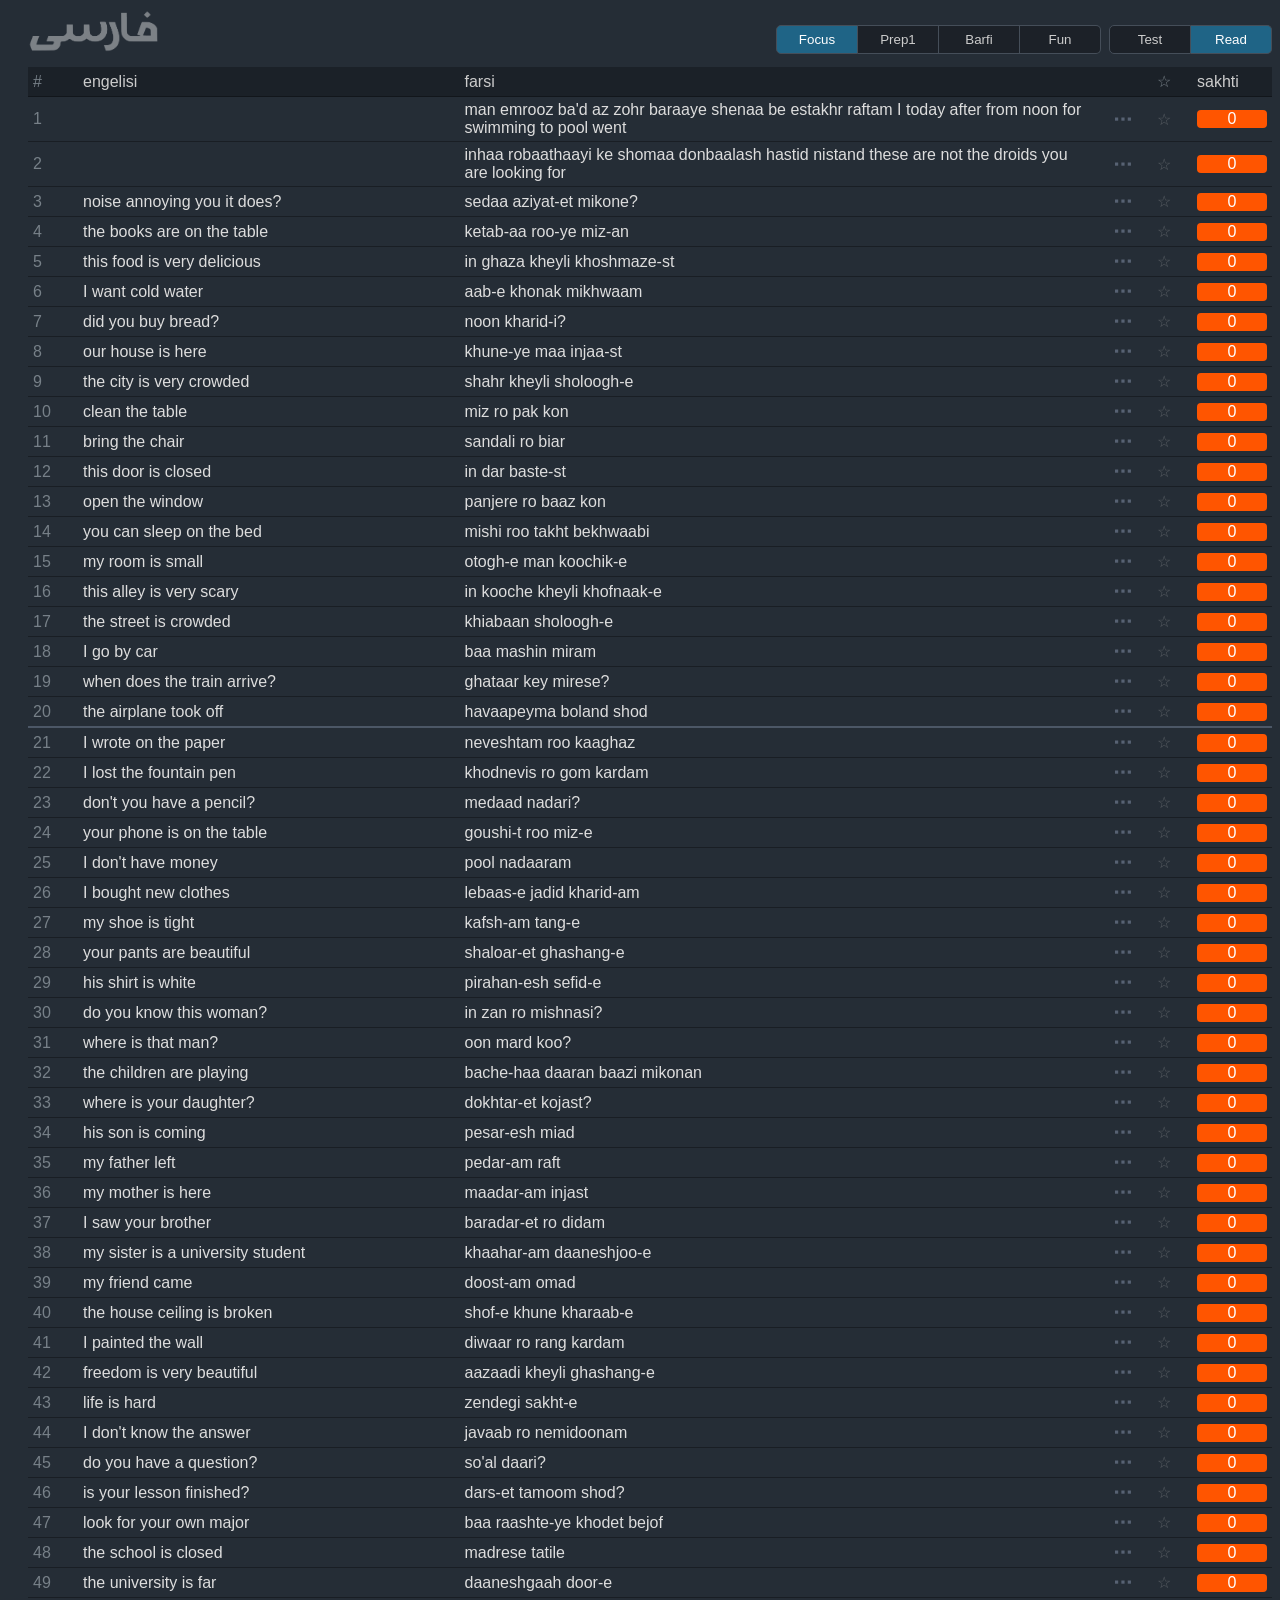
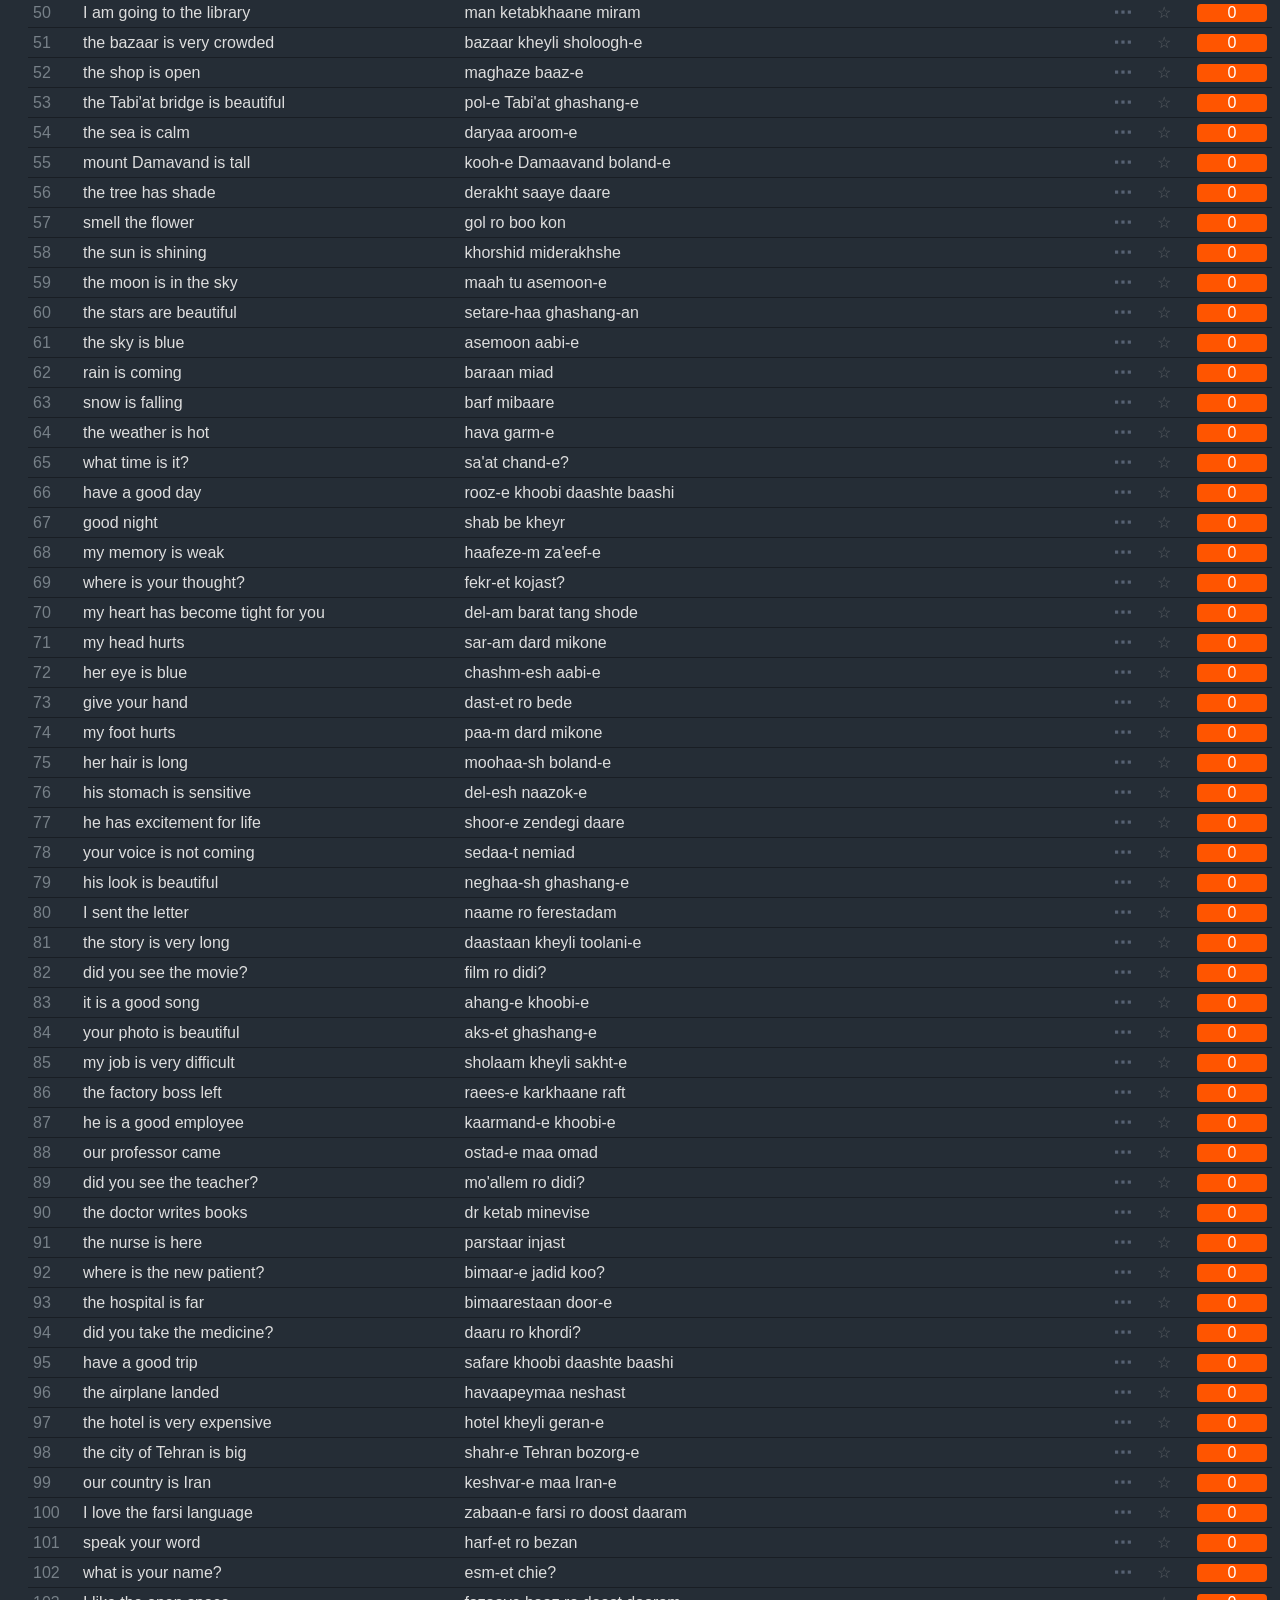
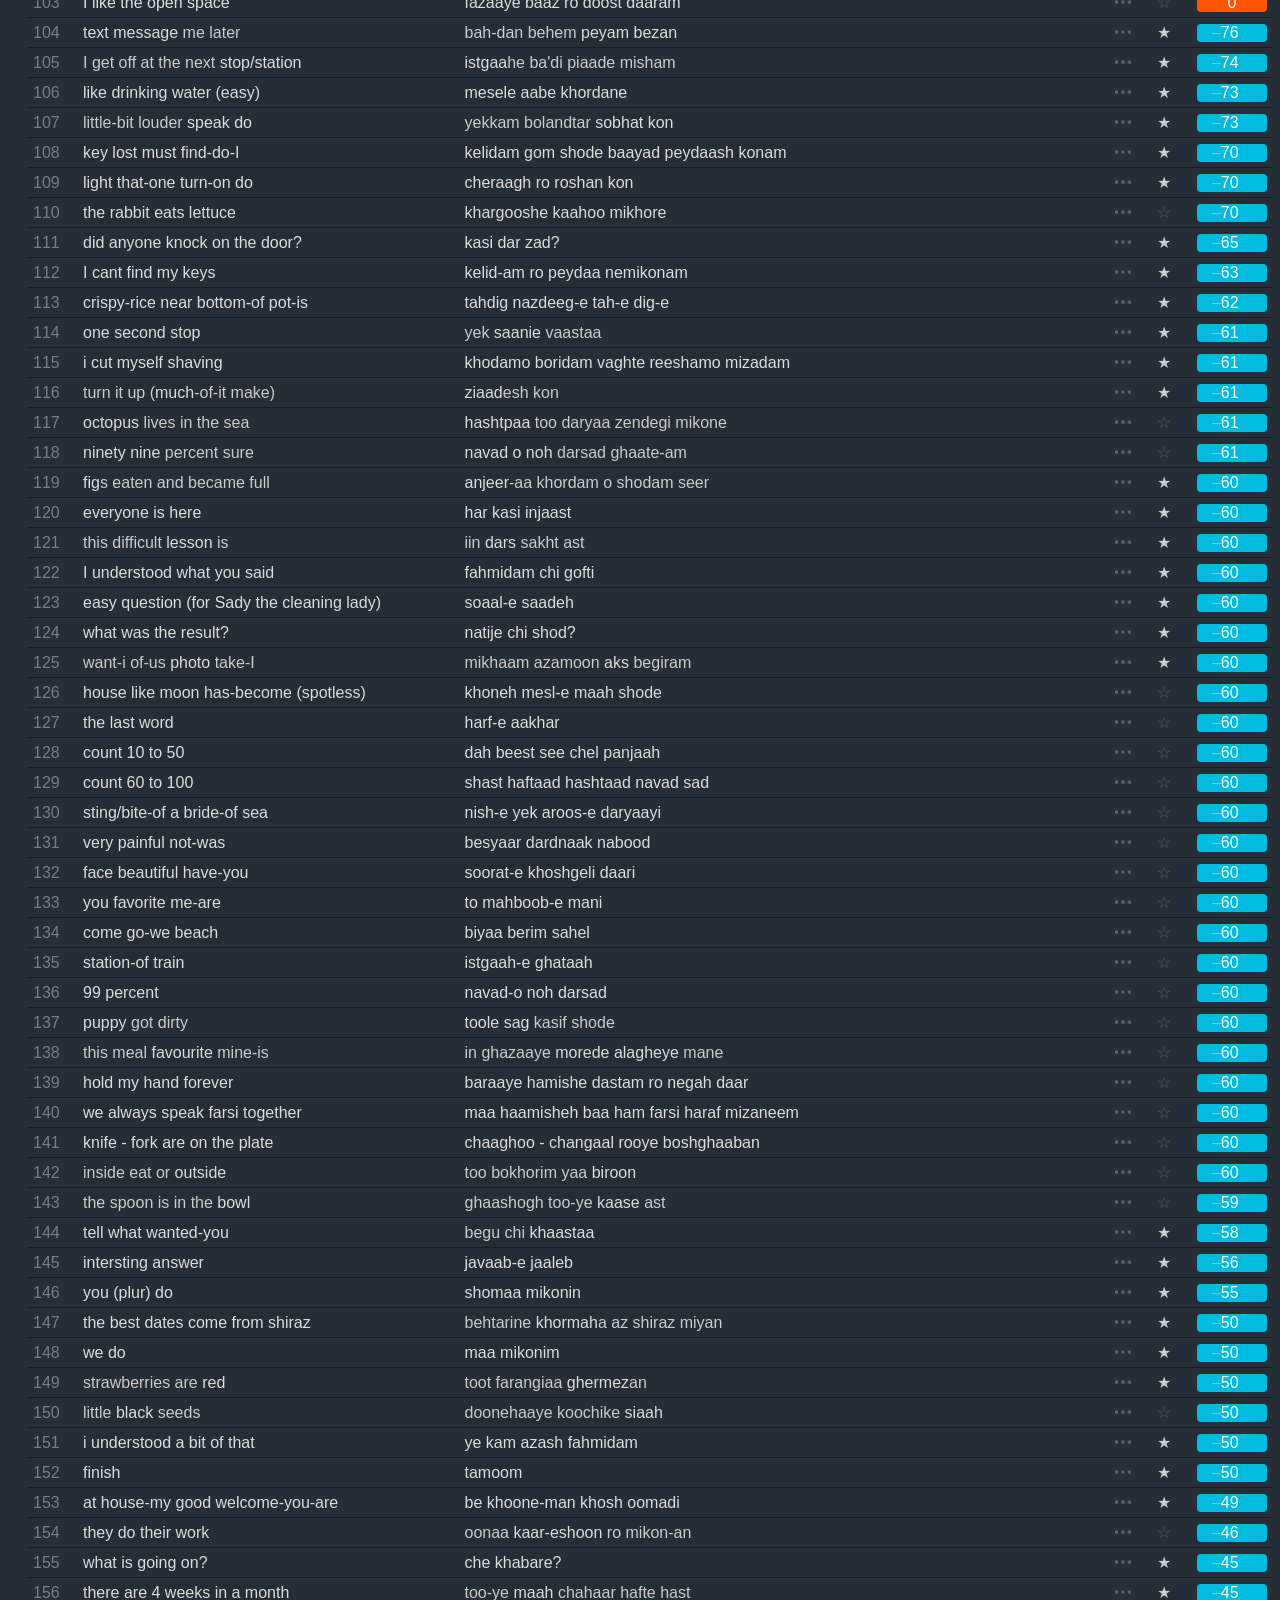
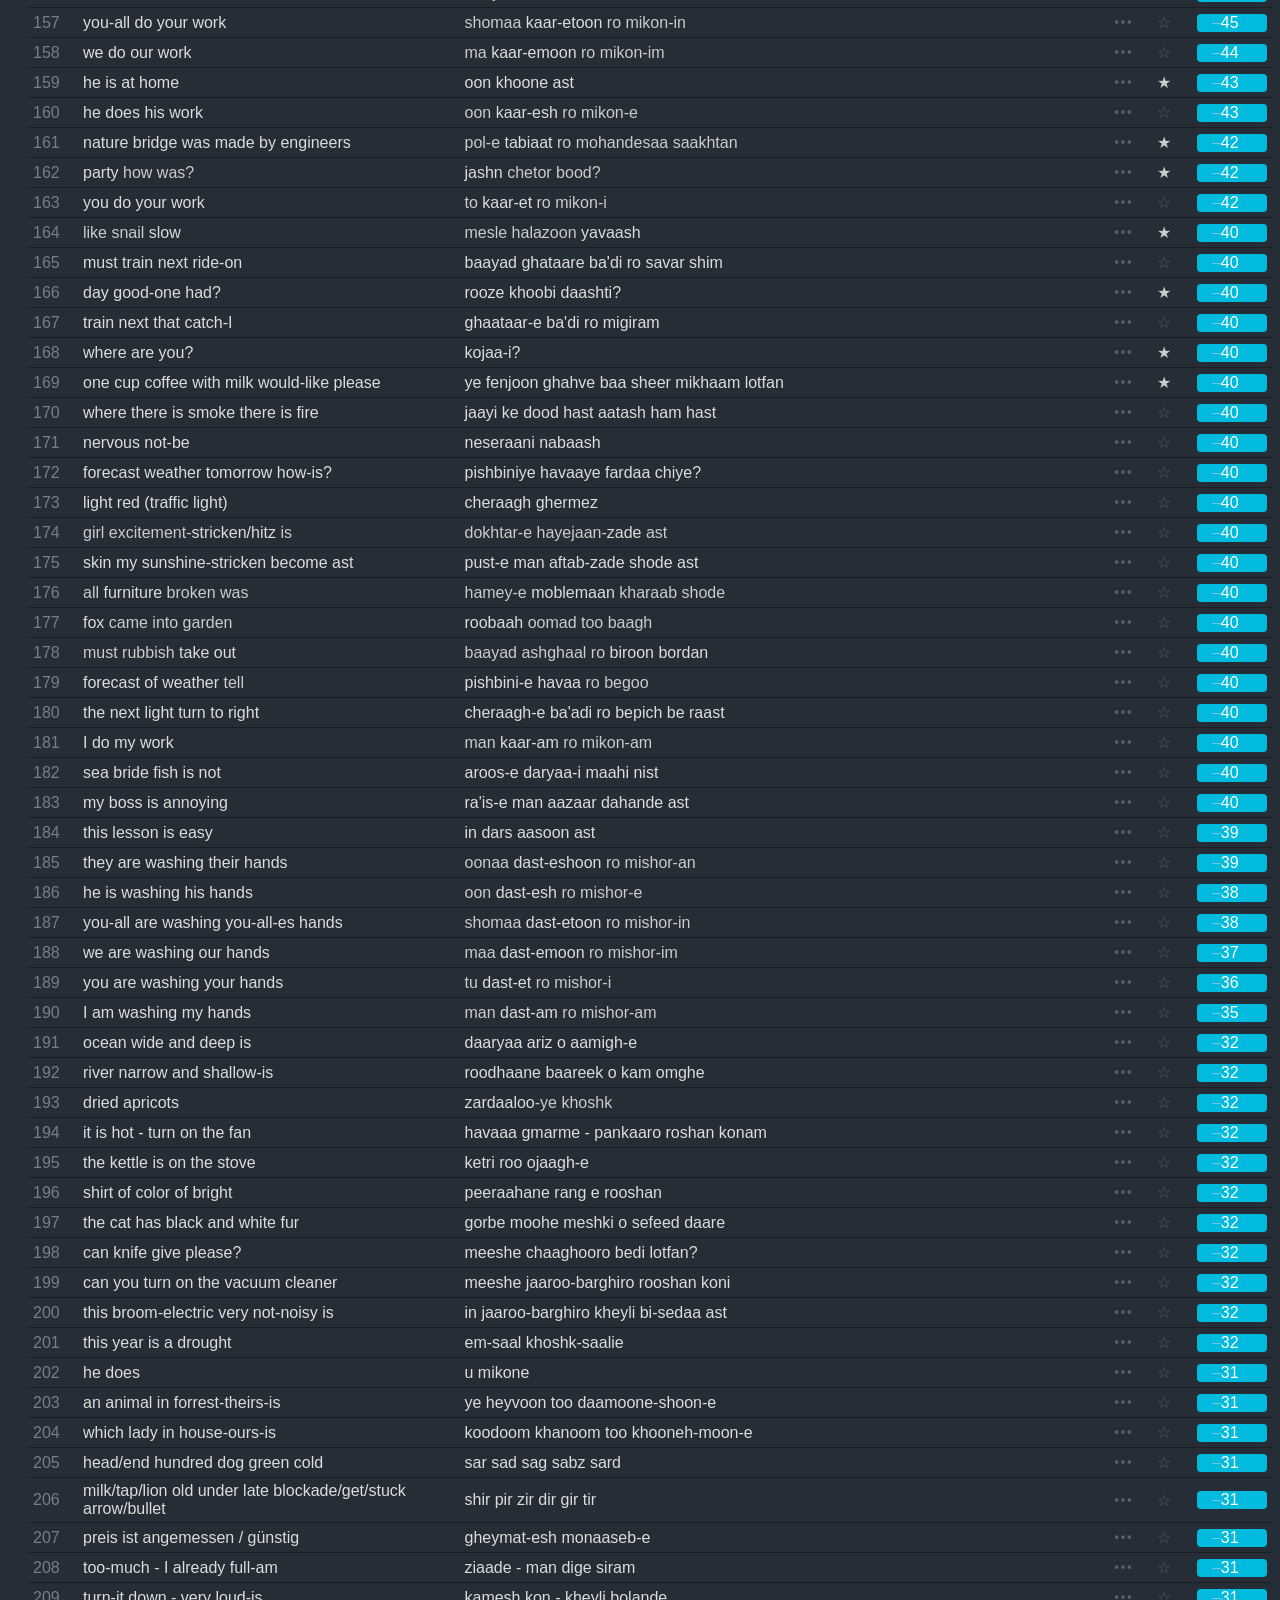
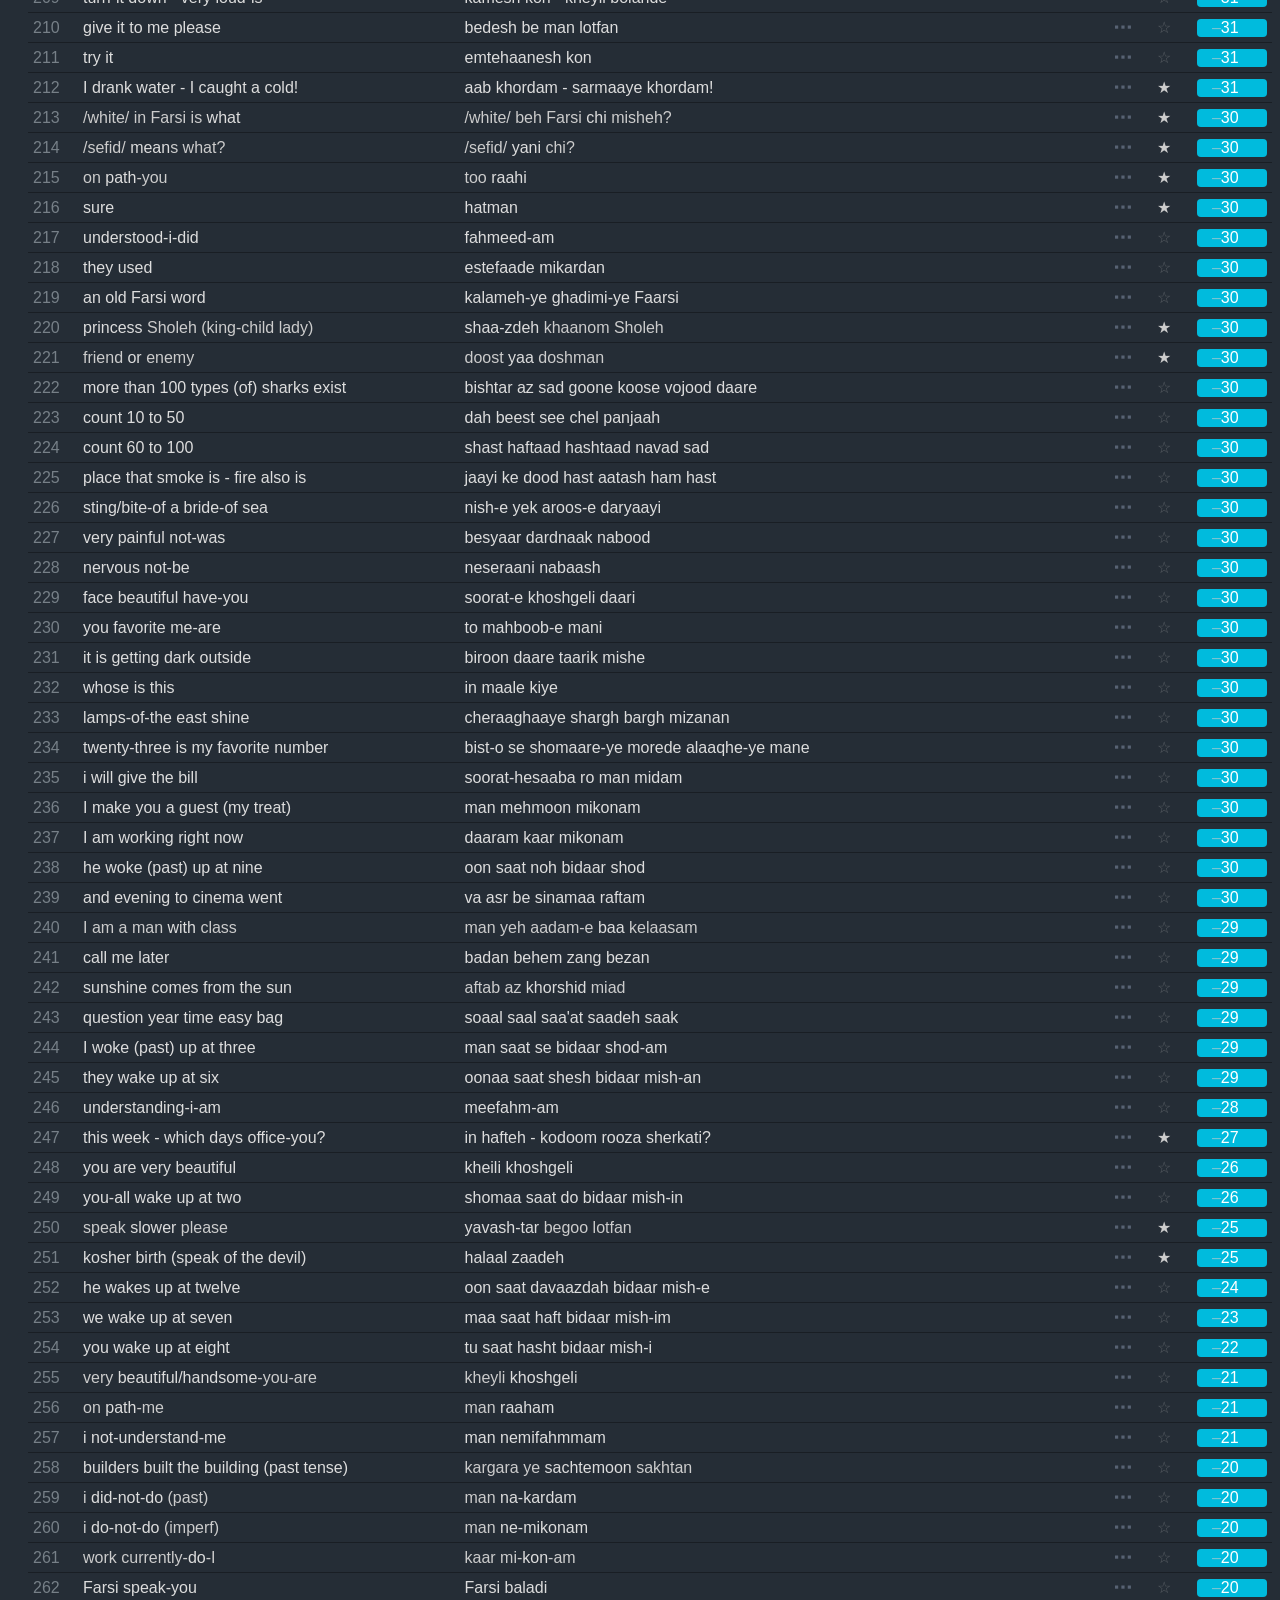
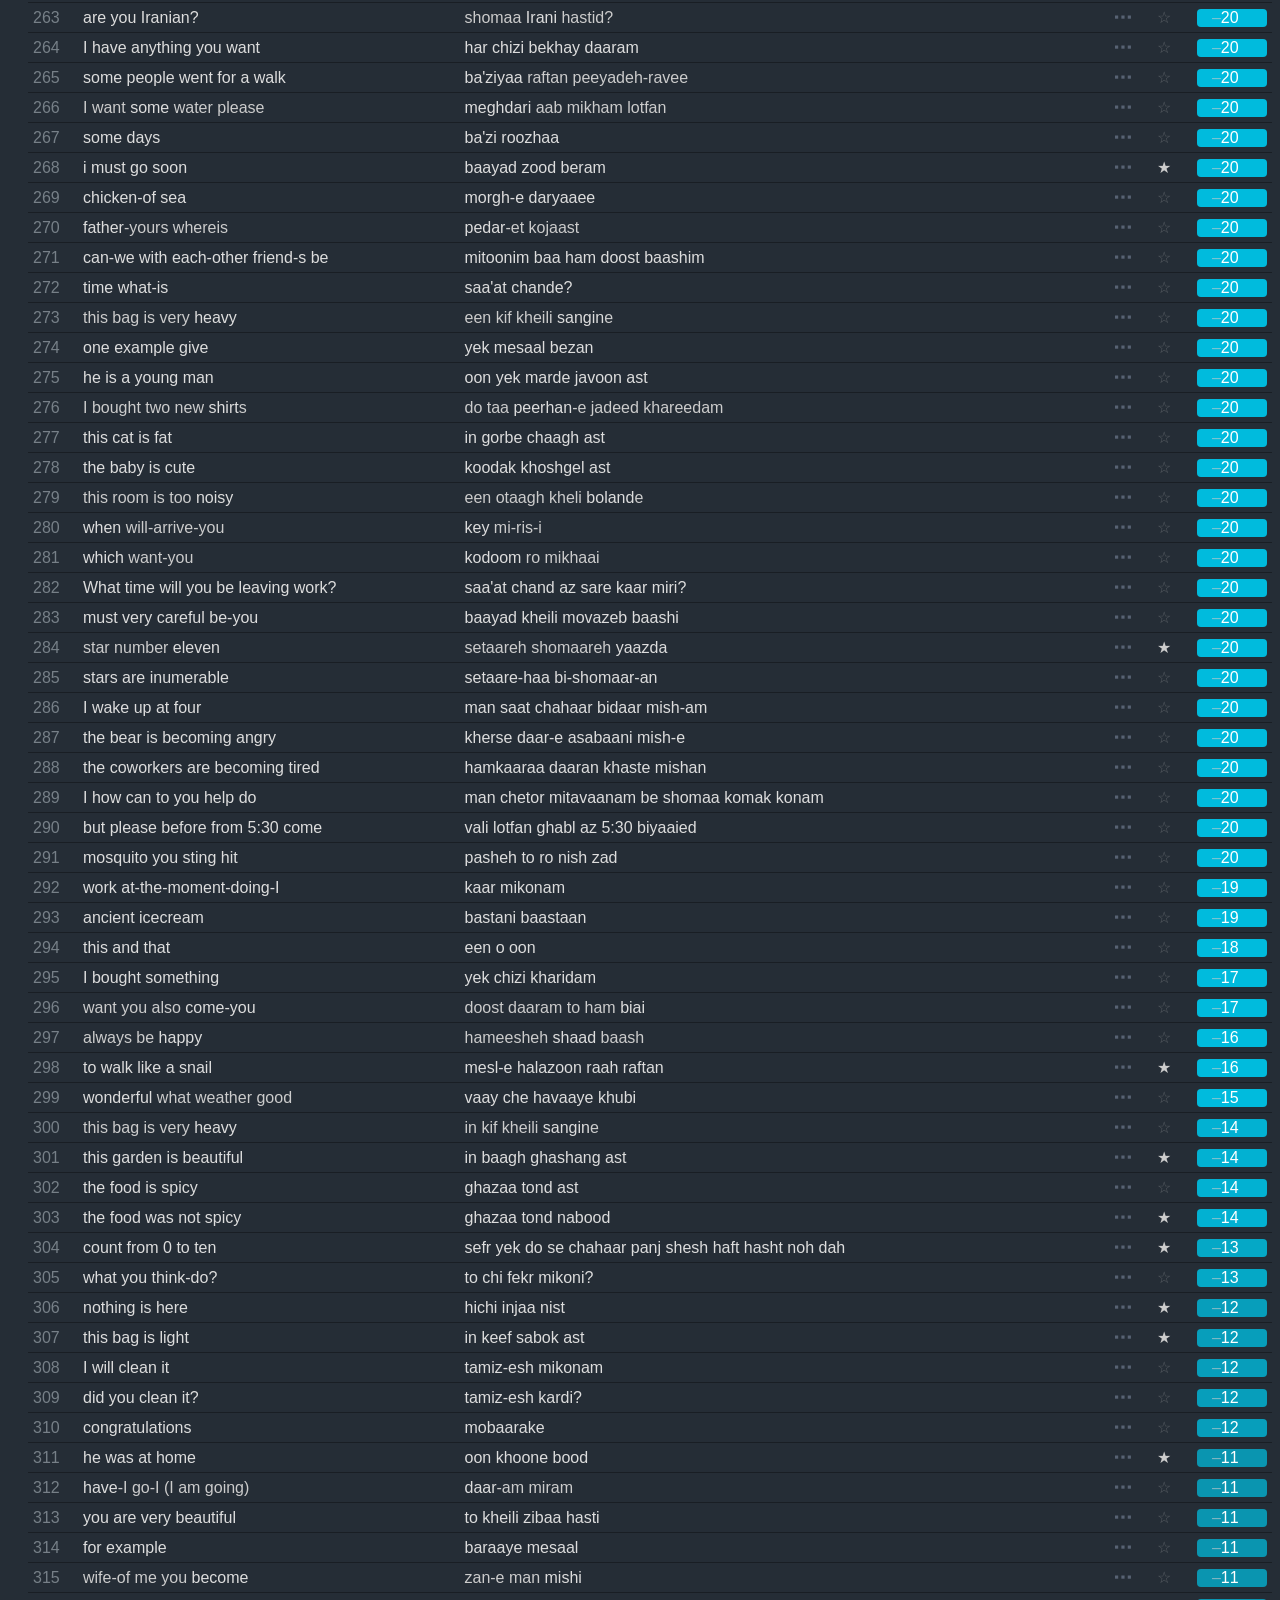
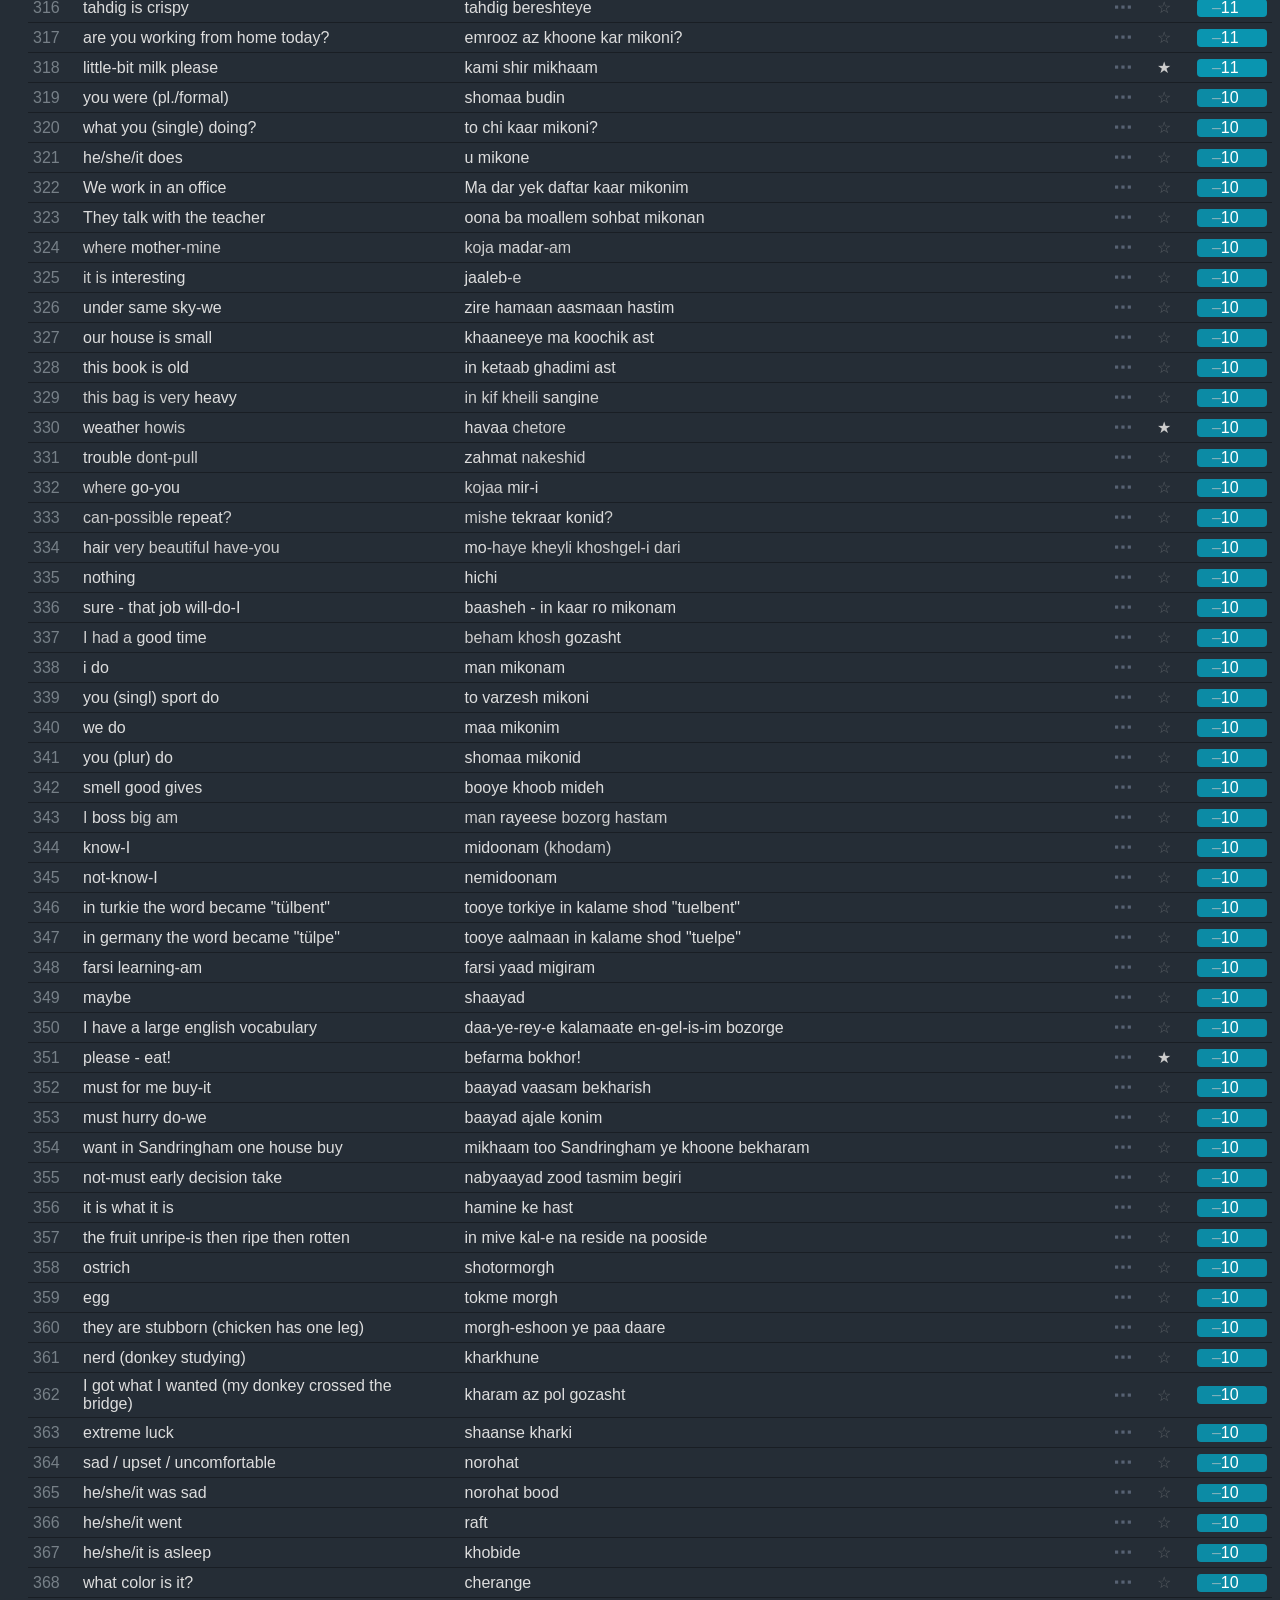
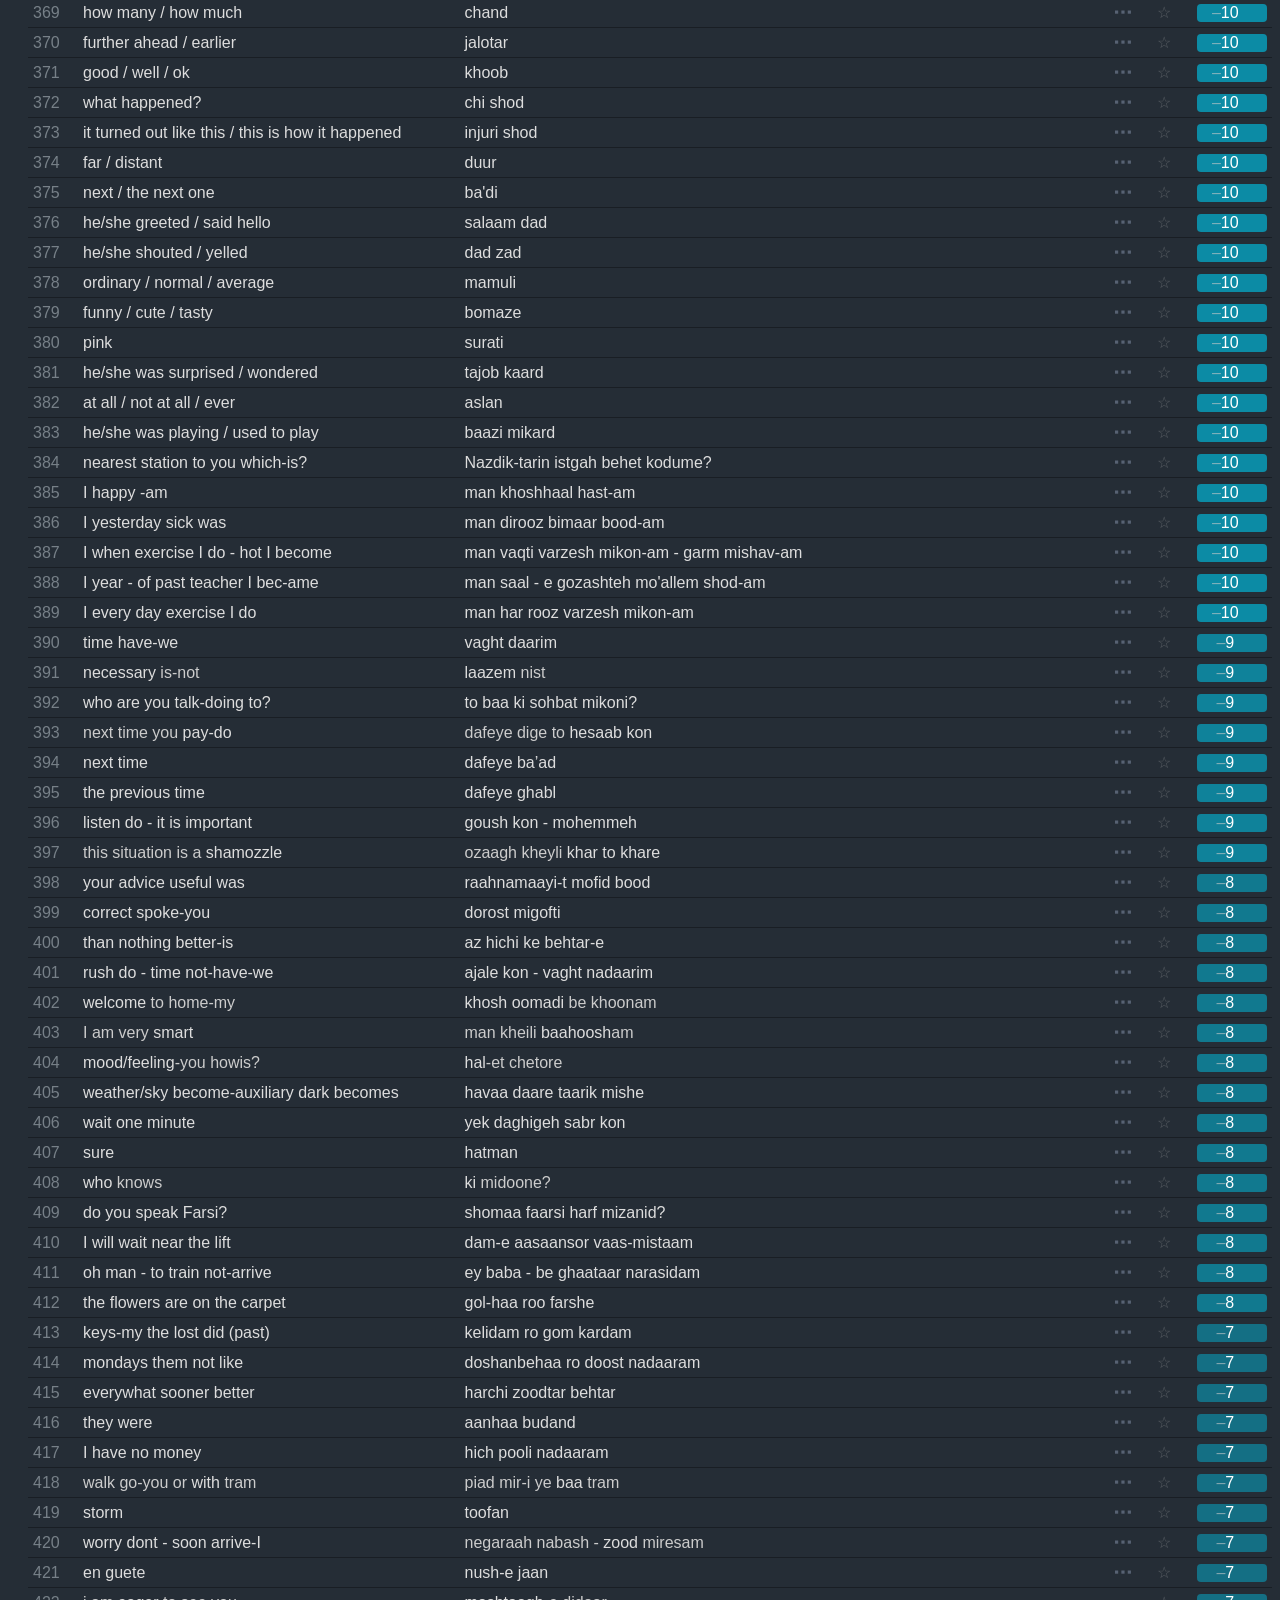
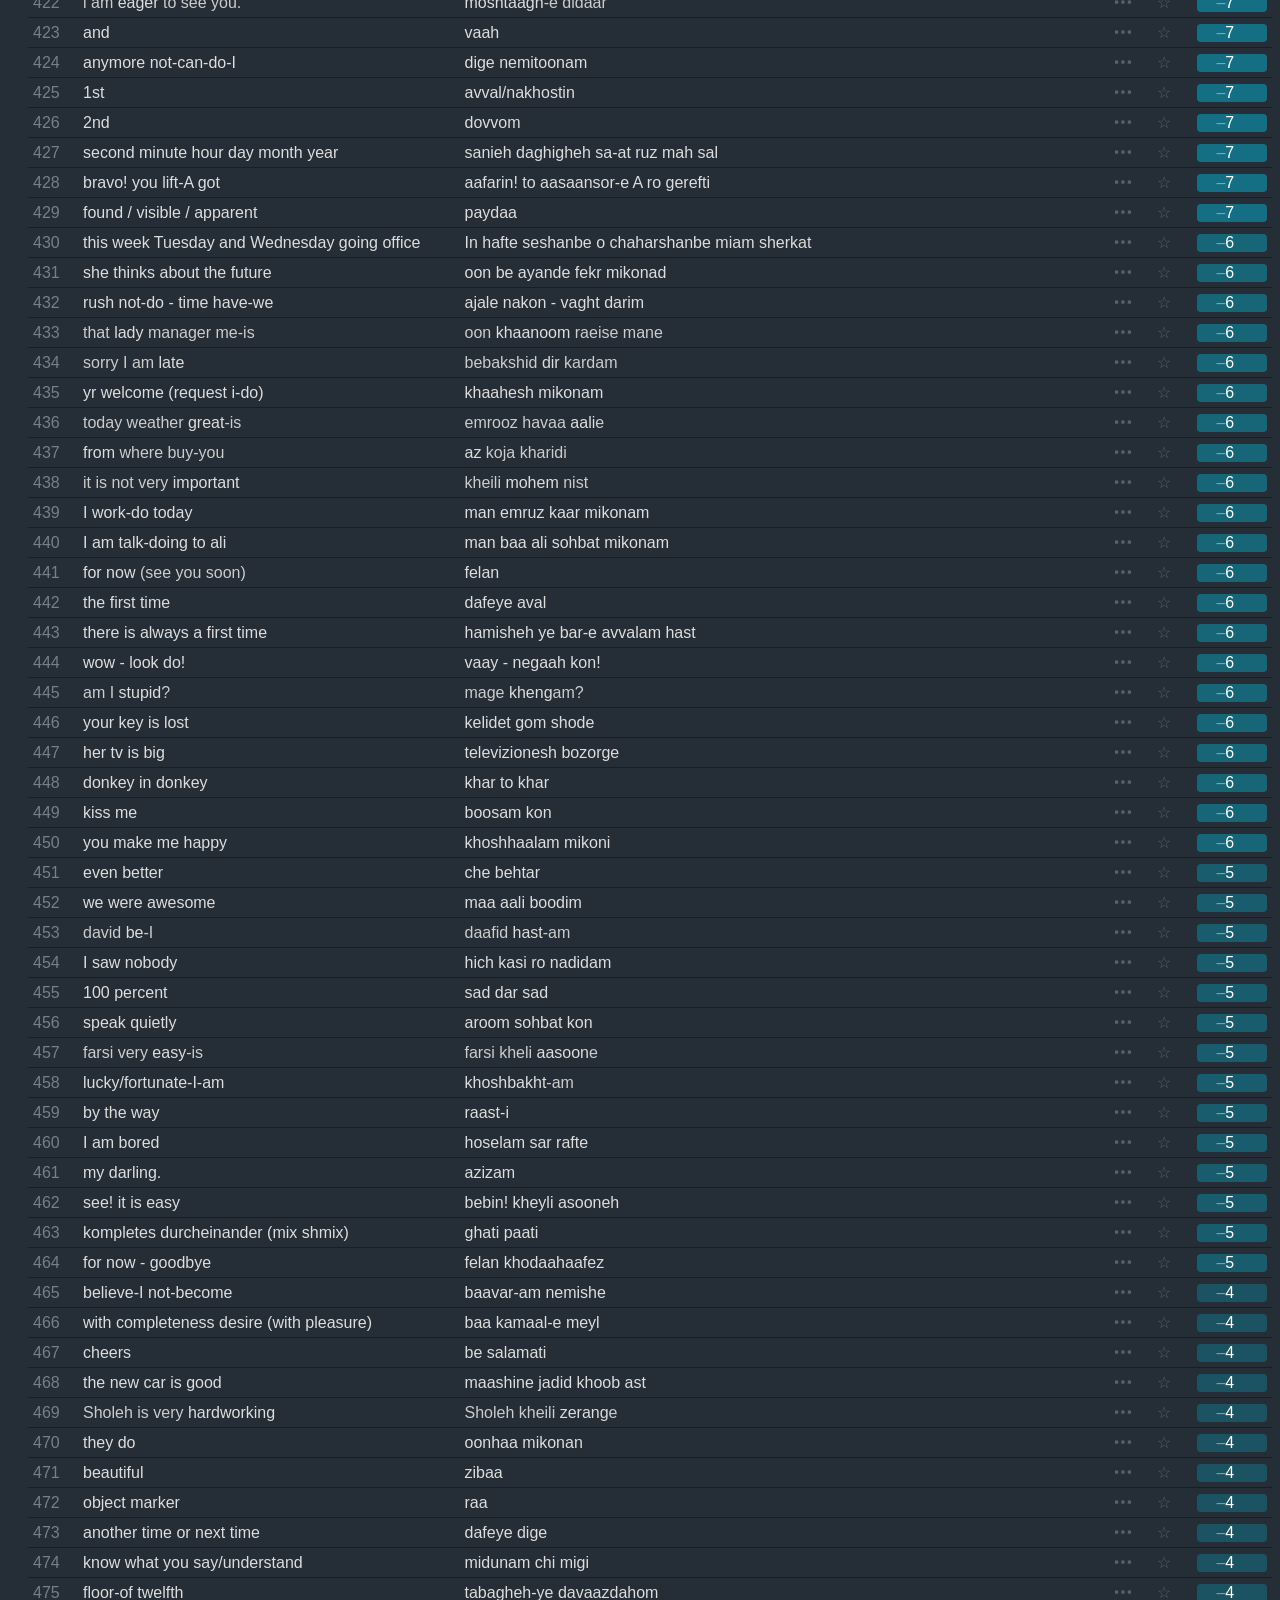
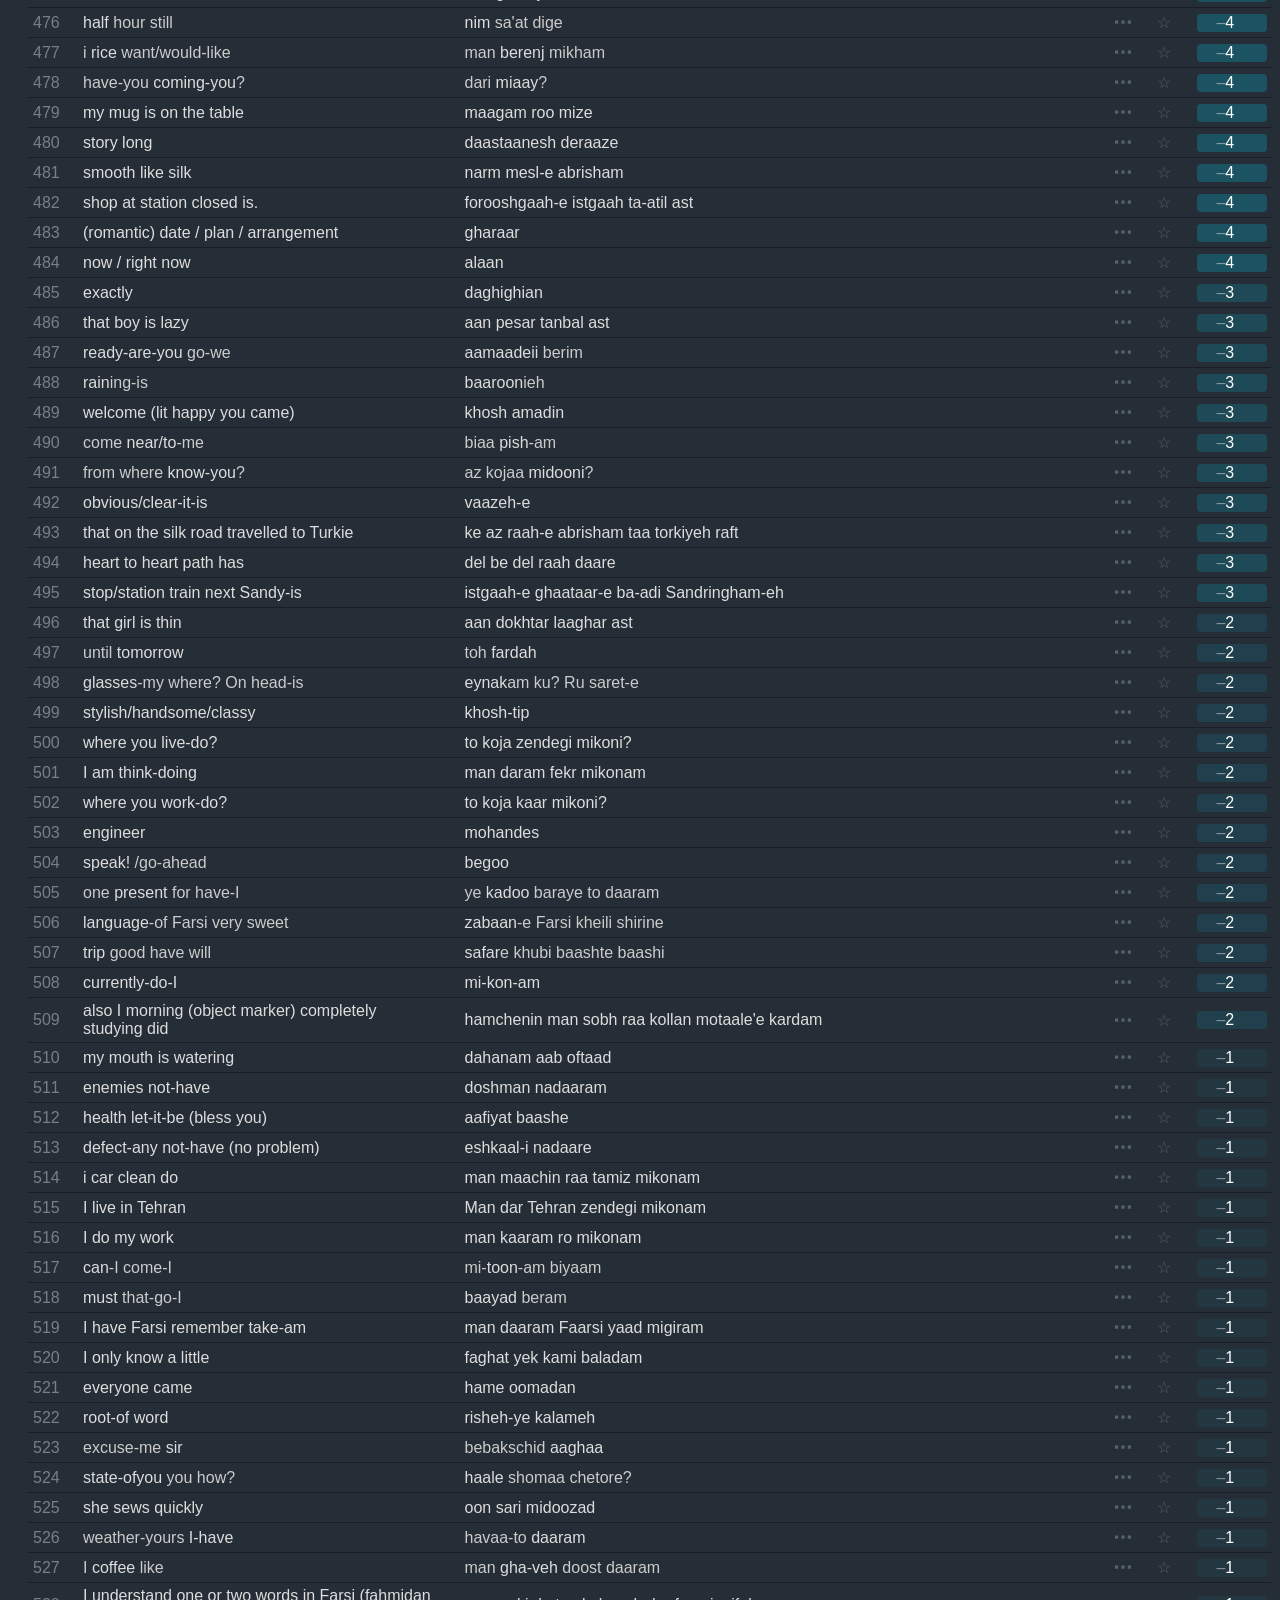
==== web/index.htm @ 2274db22 "Continual updates." ====
<!DOCTYPE html>
<html lang="en">
<head>
<meta charset="UTF-8">
<link rel="icon" type="image/x-icon" href="img/favicon.png">
<title>Farsi Vocab</title>
<link rel="stylesheet" type="text/css" href="css/base.css" />

<script type="text/javascript" src="js/pywriter5000.js"></script>
<script type="text/javascript" src="js/pywriterImpl.farsiVocab.js"></script>
<!-- s cript type="text/javascript" src="data/sakhtiData.js"></script -->
<script>
let sVolatileOutNew = "";


const urlParams = new URLSearchParams(window.location.search);
const g_sIxSet = urlParams.get('sIxSet') ?? "0";
console.log("g_sIxSet::" + g_sIxSet);
let asPages = ["data/sakhtiData", "data/groopData", "data/vocabFarsi"];
for (let ix = 0; ix < asPages.length; ix++) {
    sVolatileOutNew += "<" + "script type=\'text/javascript\' src=\'" + asPages[ix] + "." + g_sIxSet + ".js?refresh=";
    sVolatileOutNew += (Math.round(Math.random() * 10000)) + "\'>" + "<" + "/" + "script>\n";
}
document.write(sVolatileOutNew);
</script>

<!-- script type="text/javascript" src="data/vocabFarsi.js"></script -->
<script type="text/javascript" src="js/util.localStore.js"></script>
<script type="text/javascript" src="js/util.Cookie.1.1.js"></script>
<script type="text/javascript" src="js/util.cookieJson.js"></script>
<script type="text/javascript" src="js/base.js"></script>
</head>
<body>

<a id="headAndLink" style="position: absolute;" href="verbs.htm"><h1><img src="img/textFarsiHeading.png" id="heading" alt="heading image." /></h1></a>
<div id="mainContentWrapper" style="width: fit-content">
<div id="buttonRibbon"></div>
<div id="vocabWrapper"></div>
</div>
<br/>
<br/>

<h3>Informal</h3>
<table class="simpleGrid">
  <thead>
    <tr>
      <th>Pronoun</th><th>Nomin.</th><th>Genit.</th><th>Plural</th><th>Nomin.</th><th>Genit.</th>
    </tr>
  </thead>
  <tbody>
    <tr>
      <td>man</td><td>-am</td><td>-am   </td><td>maa   </td><td>-im </td><td>-emoon</td>
    </tr>
    <tr>
      <td>to </td><td>-i </td><td>-et   </td><td>shomaa</td><td>-in </td><td>-etoon</td>
    </tr>
    <tr>
      <td>oon</td><td>-e </td><td>-esh  </td><td>oonaa </td><td>-an </td><td>-eshoon</td>
    </tr>
  </tbody>
</table>

<br/>
<h3>Formal</h3>

<table class="simpleGrid">
  <thead>
    <tr>
      <th>Pronoun</th><th>Nomin.</th><th>Genit.</th><th>Plural</th><th>Nomin.</th><th>Genit.</th>
    </tr>
  </thead>
  <tbody>
    <tr>
      <td>man</td><td>-am</td><td>-am</td><td>maa</td><td>-im</td><td>-emaan</td>
    </tr>
    <tr>
      <td>to</td><td>-i</td><td>-at</td><td>shomaa</td><td>-id</td><td>-ataan</td>
    </tr>
    <tr>
      <td>oo</td><td>-ast</td><td>-ash</td><td>aanhaa</td><td>-and</td><td>-ashaan</td>
    </tr>
  </tbody>
</table>




<aside id="prompt">
  <div>Use enter key to navigate.</div>
</aside>

<br/>
<br/>
</body>
</html>
---- web/css/base.css ----
:root {
    --text-bright: #DDD;
    --color-mainButtonBorder: #454e59;
    --color-mainButtonBgBright: #18A;
    --color-mainButtonBg: #1f6486;
}
* {
    color: #CCC;
    font-family: sans-serif;
    font-weight: 100;
    font-size: 13pt
    outline: none;
}
a {
    text-decoration: none;
}
b {
    color: var(--text-bright);
    font-weight: 500;
}
body {
    background-color: #252d36;
    padding-left: 20px;
}
td {
    padding: 4px 0 4px 7px;
    border-bottom: 1px solid #0005;
    transition: background-color 1s;
}
h1 {
    font-weight: 100;
    font-family: Verdana;
    color: #7b858f;
    font-size: 27pt;
    margin: -5px 0 0 0;
}
h2 {
    font-weight: 100;
    font-family: Verdana;
    color: #5d84ac;
}
h3 {
    color: #FFF5;
    font-weight: 100;
    margin: 0px;
}
table {
    border-collapse: collapse;
}
thead {
    background-color: #0002;
}
thead tr td {
    color: #AAA;
}
td {
    padding-left: 10px;
    padding-right: 20px;
    min-width: 70px;
}
td:last-child {
    padding: 0 5px 0 0px;
}
.colSorter {
    background-color: #0004;
    cursor: pointer;
    padding-top: 5px;
    padding-bottom: 5px;
}
.colSorter.on {
    background-color: #0008;
}
td.colNarrow {
    max-width: 30px;
    padding-left: 5px;
    padding-right: 5px;
    min-width: 35px;
    color: #778088;
}
tr.silent {
    visibility: collapse;
}
/*
only visible in verbs.htm
*/
img#heading {
    top: 2px;
    left: 350px;
    opacity: 0.4;
    width: 130px;
}
div#buttonRibbon {
    margin: 15px 0;
    height: 37px;
}
div#vocabWrapper {
    width: fit-content;
}
div#buttonRibbon {
    XXXXXtext-align: right;
    display: flex;
    flex-direction: row;
    justify-content: flex-end; /* Aligns all children to the right side */
    flex-wrap: wrap;           /* Allows children to wrap to the next line like text if space runs out */
    gap: 8px;                  /* Optional: Adds spacing between the children, like spaces between words */
    width: 100%;
}
.feint {
    opacity: 0.4;
}
.bracket {
    min-width: 60px;
    display: inline-block;
}
.bracket::before {
    content: "(";
}
.bracket::after {
    content: ")";
}
.word {
    color: var(--text-bright);
    font-weight: 500;
}
table#vocab tr:hover {
    background-color: #FFF1;
    cursor: pointer;
}
.sakhti {
    border-radius: 4px;
    text-align: center;
    width: 70px;
}
.sakhti i {
    opacity: 0.6;
}
.off {
    opacity: 0.3;
}
a.tableCellLinkIcon {
    background-color: transparent;
    border-radius: 11px;
    padding: 3px;
}
a.tableCellLinkIcon img {
    opacity: 0.3;
}
a.tableCellLinkIcon:hover {
    background-color: black;
}
a.tableCellLinkIcon:hover img {
    opacity: 1.0;
}
#buttonRibbon button {
    border: none;
    background-color: #1c2128;
    color: #dddddd;
    border-radius: 3px;
    padding: 5px 15px;
    min-width: 120px;
    margin: 10px 0 0 0;
}
#buttonRibbon button {
    border: 1px solid var(--color-mainButtonBorder);
}
table#vocab tr:nth-child(21) td {
    border-bottom: 2px solid #576272CC;
}
table#vocab tr.silent td {
    /* Heavier dark line at the bottom of the table. */
    /* Fixes rare case that the silent spacer is the 21th row. */
    border-bottom: 2px solid #1c2128;
}

/* OptionBar --------------------------- */
.optionBarRow {
    display: flex;
    flex-direction: row;
    justify-content: flex-end;
    flex-wrap: wrap;
    gap: 0px;
    margin-top: 10px;
}
.optionBarTile {
    padding: 6px 20px;
    background-color: #1c2128;
    cursor: pointer;
    transition: background-color 0.2s ease;
    user-select: none;
    font-size: 10pt;
    border: 1px solid var(--color-mainButtonBorder);
    border-left: none;
    min-width: 40px;
    text-align: center;
}
/* Hover-Effekt */
.optionBarTile:hover {
    background-color: var(--color-mainButtonBgBright);
}
.optionBarRow div.optionBarTile:first-child {
    border-radius: 5px 0 0 5px;
    border-right: 1px solid var(--color-mainButtonBorder);
    border-left: 1px solid var(--color-mainButtonBorder);
}
.optionBarRow div.optionBarTile:last-child {
    border-radius: 0 5px 5px 0;
}
/* Zustand nach dem Klicken (Hintergrund ändert sich) */
.optionBarTile.active {
    background-color: var(--color-mainButtonBg);
    color: white;
}

/* simpleGrid --------------------------- */
.simpleGrid th, .simpleGrid td {
    text-align: left;
    padding: 4px;
    min-width: 90px;
}
.simpleGrid th:first-child, .simpleGrid td:first-child {
    padding-left: 15px;
}
table.simpleGrid th {
    background-color: #0004;
}

/*
// hideAnswer :::
.rowFocus {
    background-color: #FFF2;
}
.rowFocus td:nth-child(3), .rowFocus td:nth-child(3) b {
    color: #FFF0;
}
*/


aside#prompt {
    position: fixed;
    top: 10px;
    right: 10px;
    width: 300px;
    min-height: 60px;
    background-color: #1f6486;
    border-radius: 5px;
    border: 1px solid #454e59;
    z-index: 1000;
    transition: opacity 0.5s ease, visibility 0.5s ease;
    opacity: 0;
    visibility: hidden;
}
aside#prompt > div {
    padding: 25px;
}

/* The class JavaScript will add to hide the element */
aside#prompt.onScreen {
    opacity: 1;
    visibility: visible;
}

@media print {
    body {
        padding: 0 0 0 0;
    }
    * {
        color: #000000 !important;         /* Text für besseren Druck rein schwarz machen */
        font-size: 13pt !important;        /* Punkt (pt) ist die beste Einheit für gedruckten Text */
        background: transparent !important; /* Hintergrundfarben entfernen, um Tinte zu sparen */
        line-height: 0.85;       /* Lesbarkeit auf Papier erhöhen */
        font-weight: 150 !important;
    }
    tr:first-child ,
    #headAndLink,
    tr td:nth-child(4) ,
    tr td:nth-child(5) ,
    tr td:nth-child(6)  {
        display: none;
    }
    tr:nth-child(2)  {
        border-top: 1px solid #0005;;
    }
    div#buttonRibbon {
       display: none;
    }
}
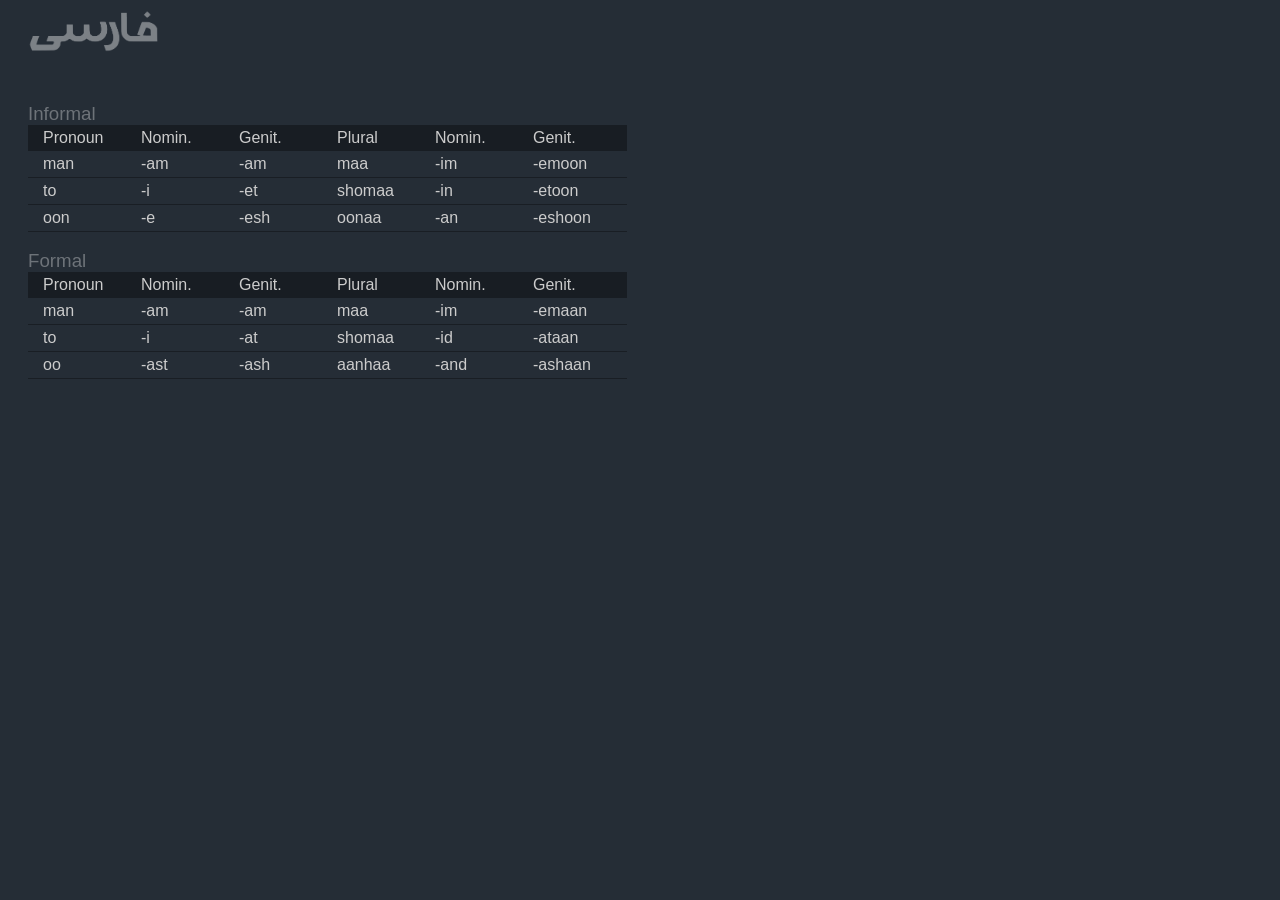
==== commit a1c97a35: "Continual updates." ====
--- a/web/index.htm
+++ b/web/index.htm
@@ -4,6 +4,7 @@
 <meta charset="UTF-8">
 <link rel="icon" type="image/x-icon" href="img/favicon.png">
 <title>Farsi Vocab</title>
+<link rel="stylesheet" type="text/css" href="css/timeBar.css" />
 <link rel="stylesheet" type="text/css" href="css/base.css" />
 
 <script type="text/javascript" src="js/pywriter5000.js"></script>
@@ -28,6 +29,7 @@
 <script type="text/javascript" src="js/util.localStore.js"></script>
 <script type="text/javascript" src="js/util.Cookie.1.1.js"></script>
 <script type="text/javascript" src="js/util.cookieJson.js"></script>
+<script type="text/javascript" src="js/timeBar.js"></script>
 <script type="text/javascript" src="js/base.js"></script>
 </head>
 <body>
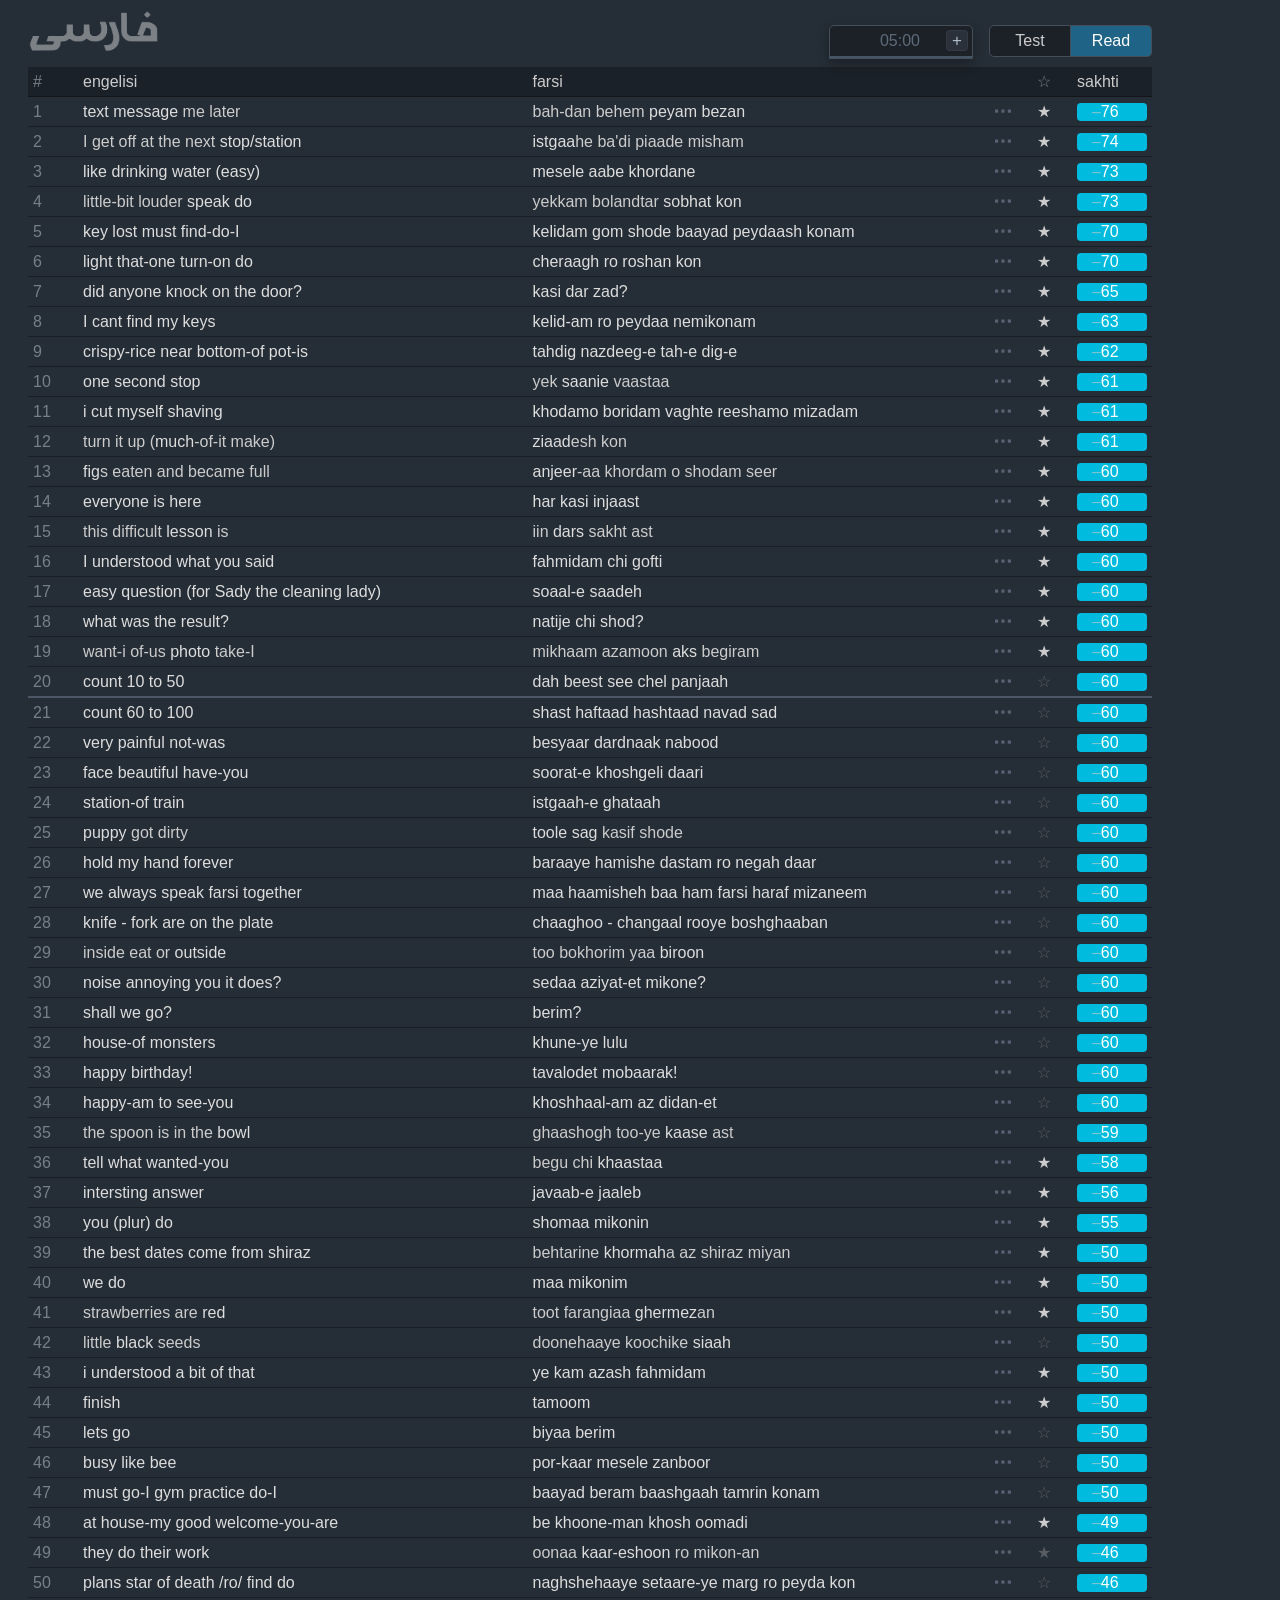
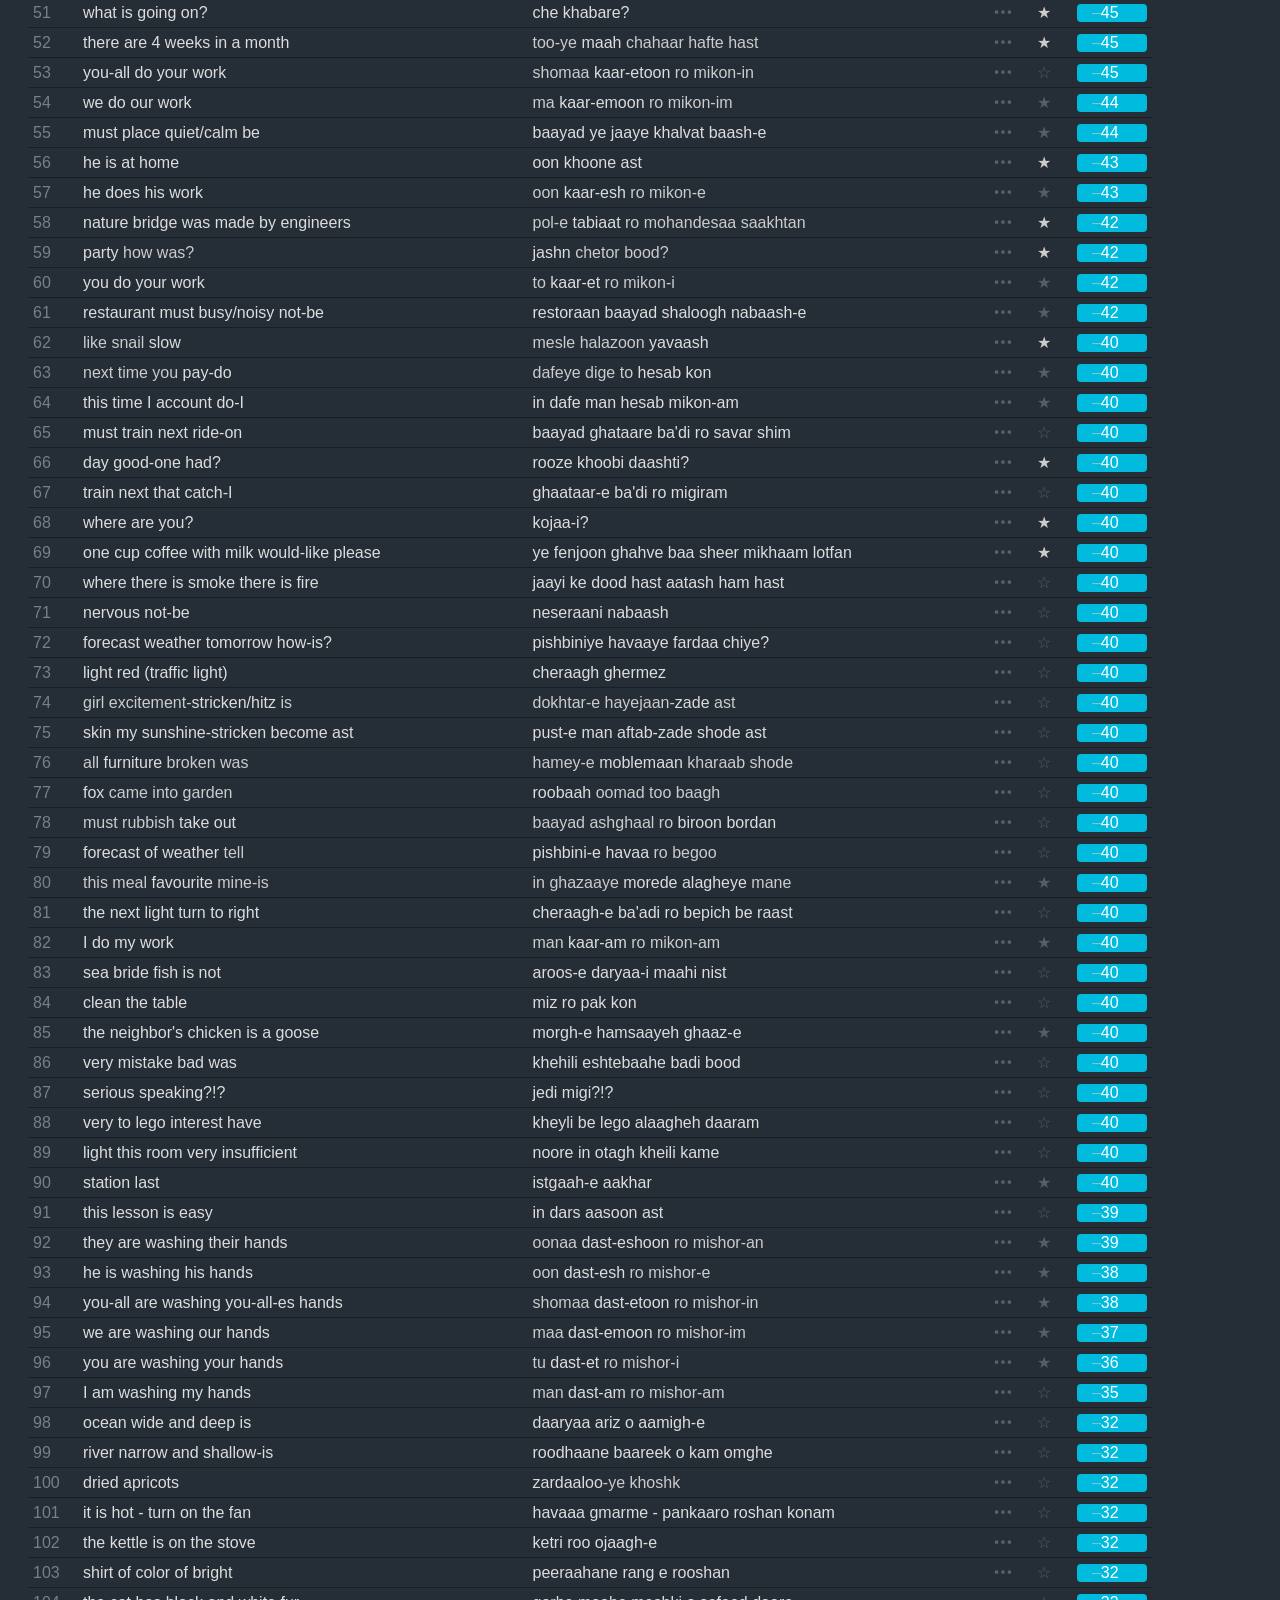
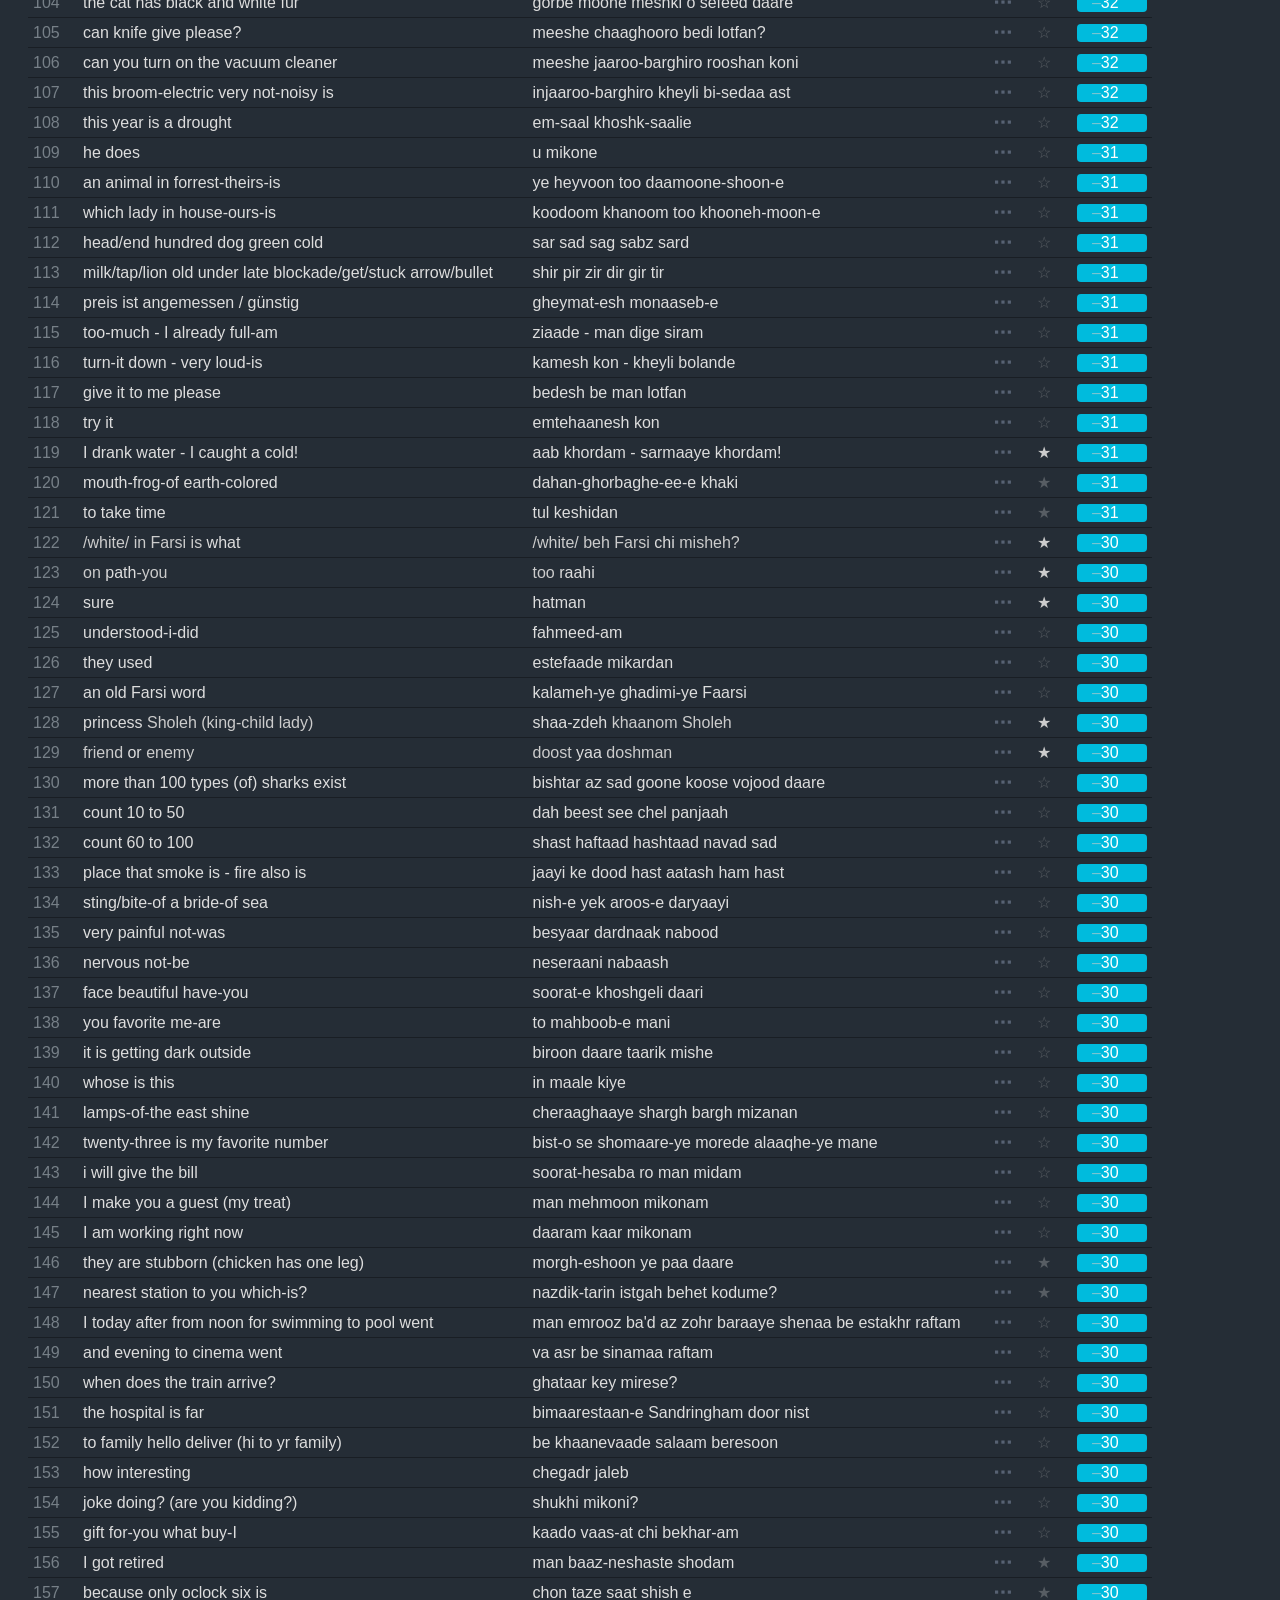
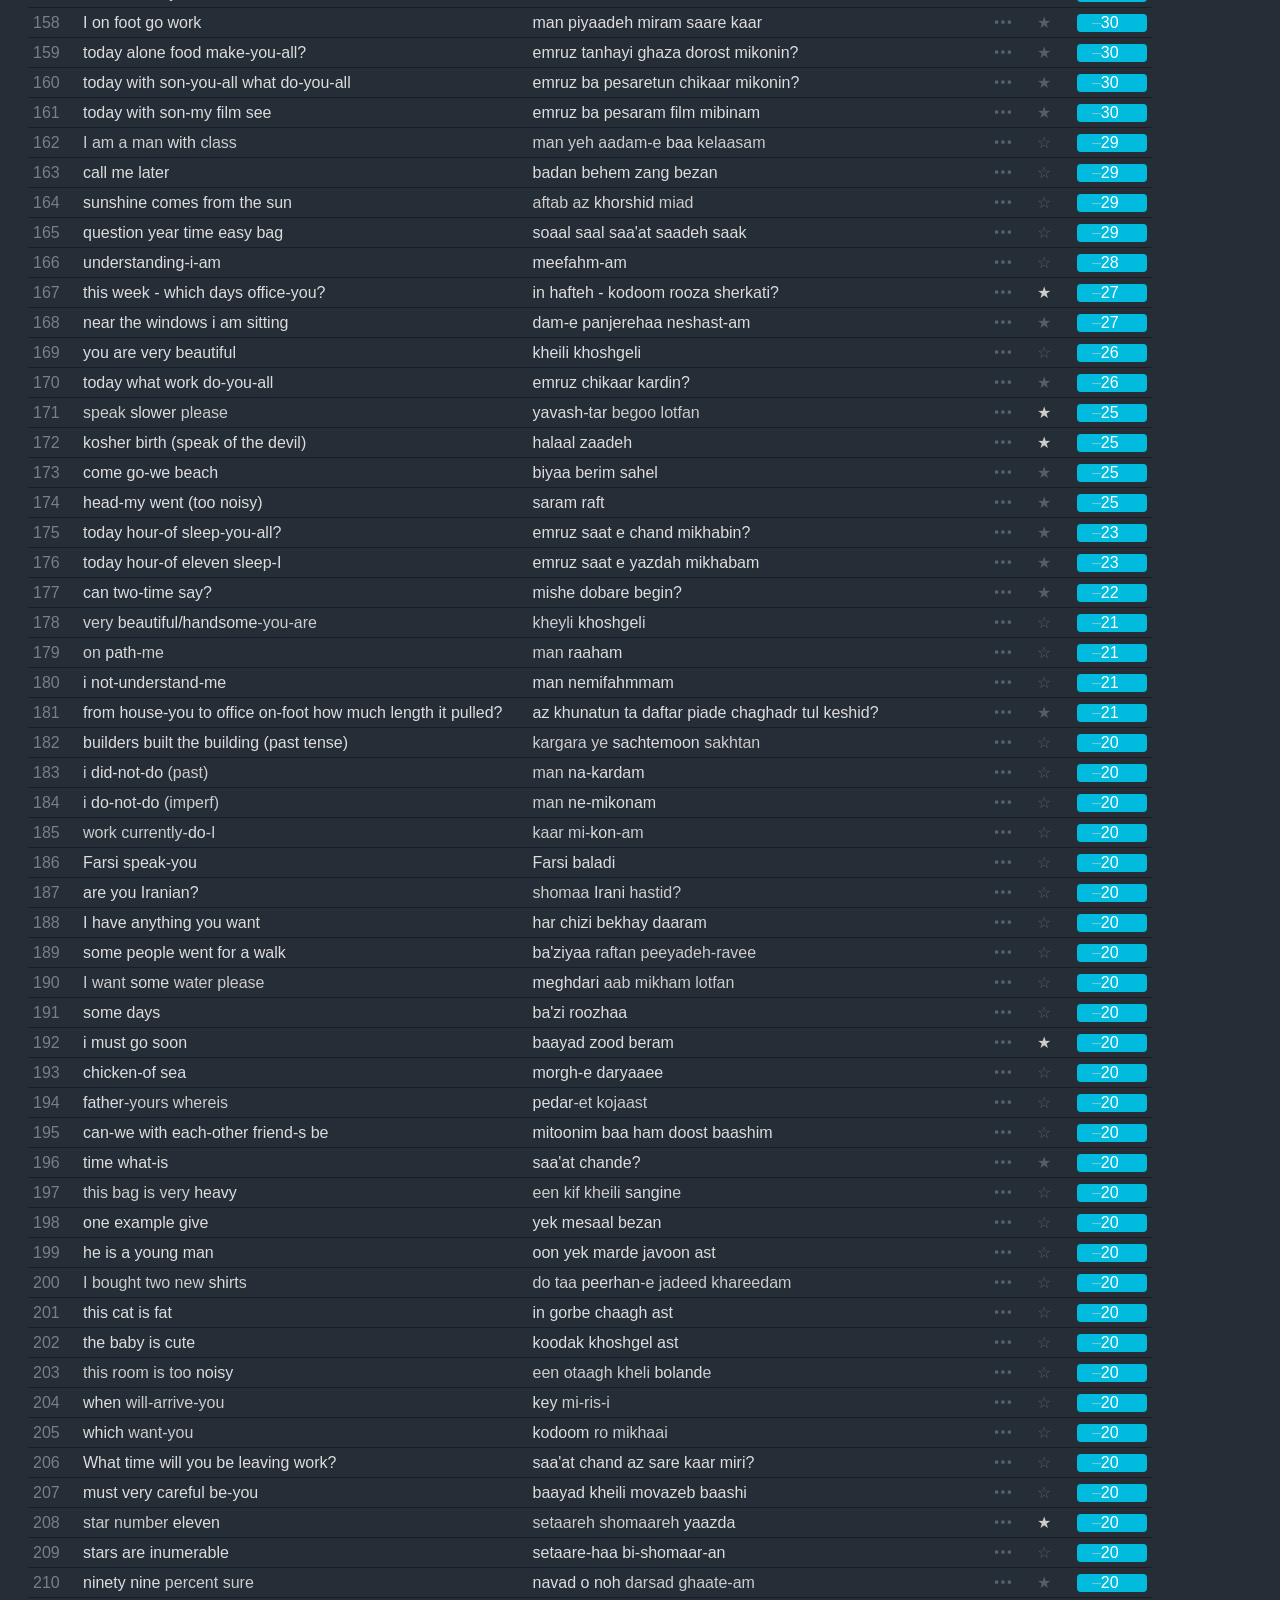
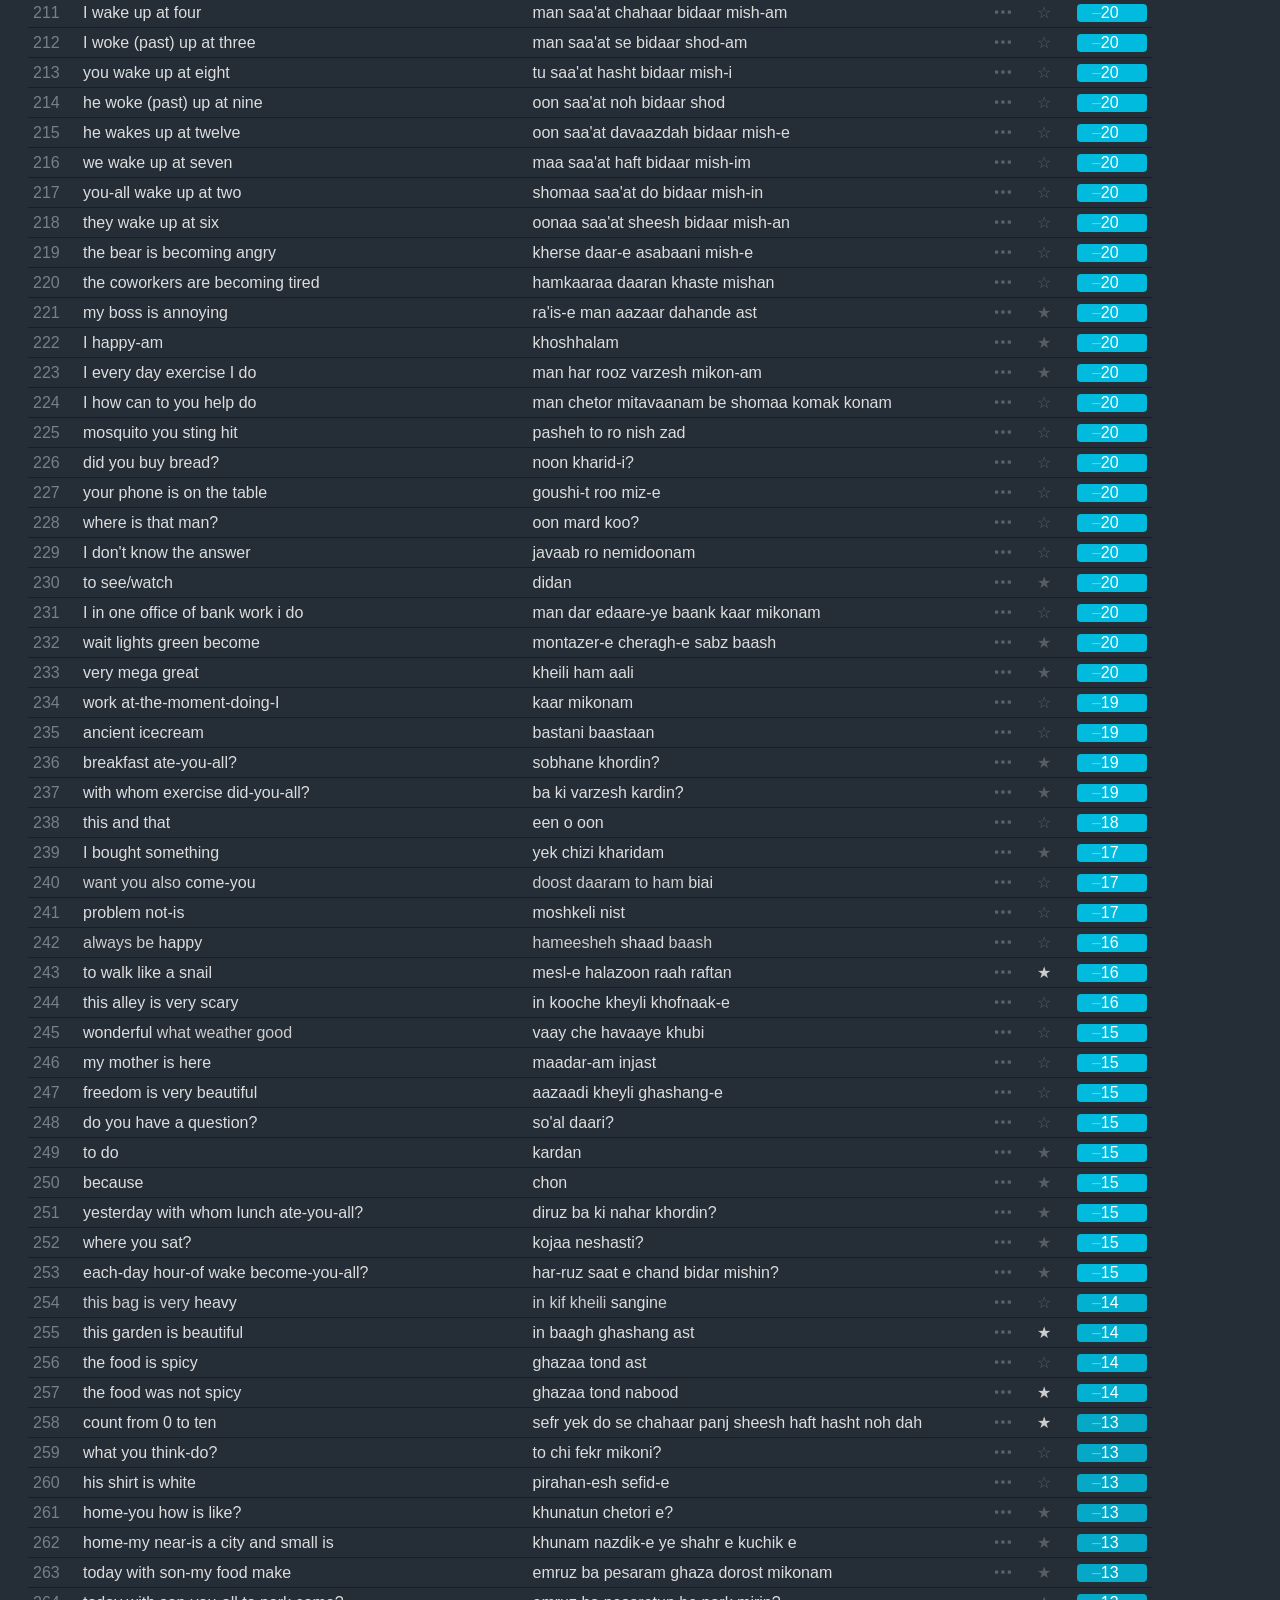
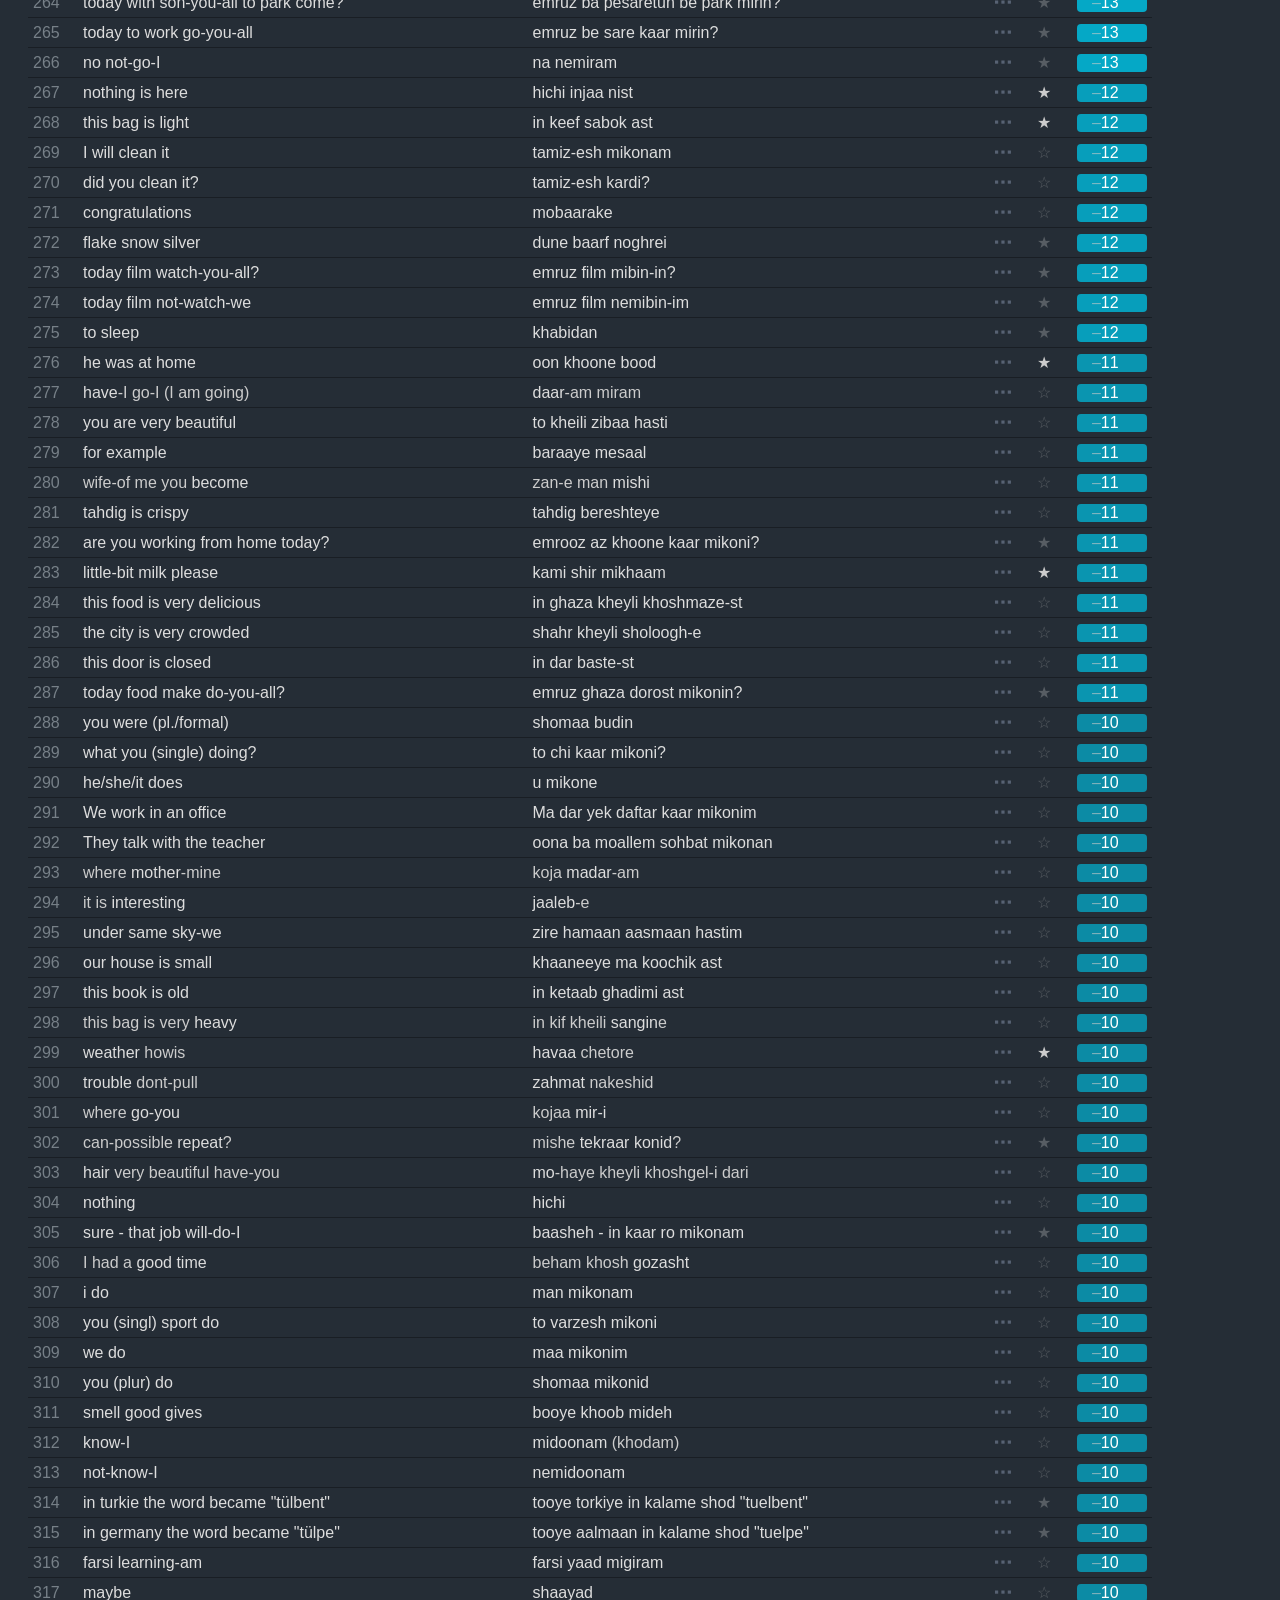
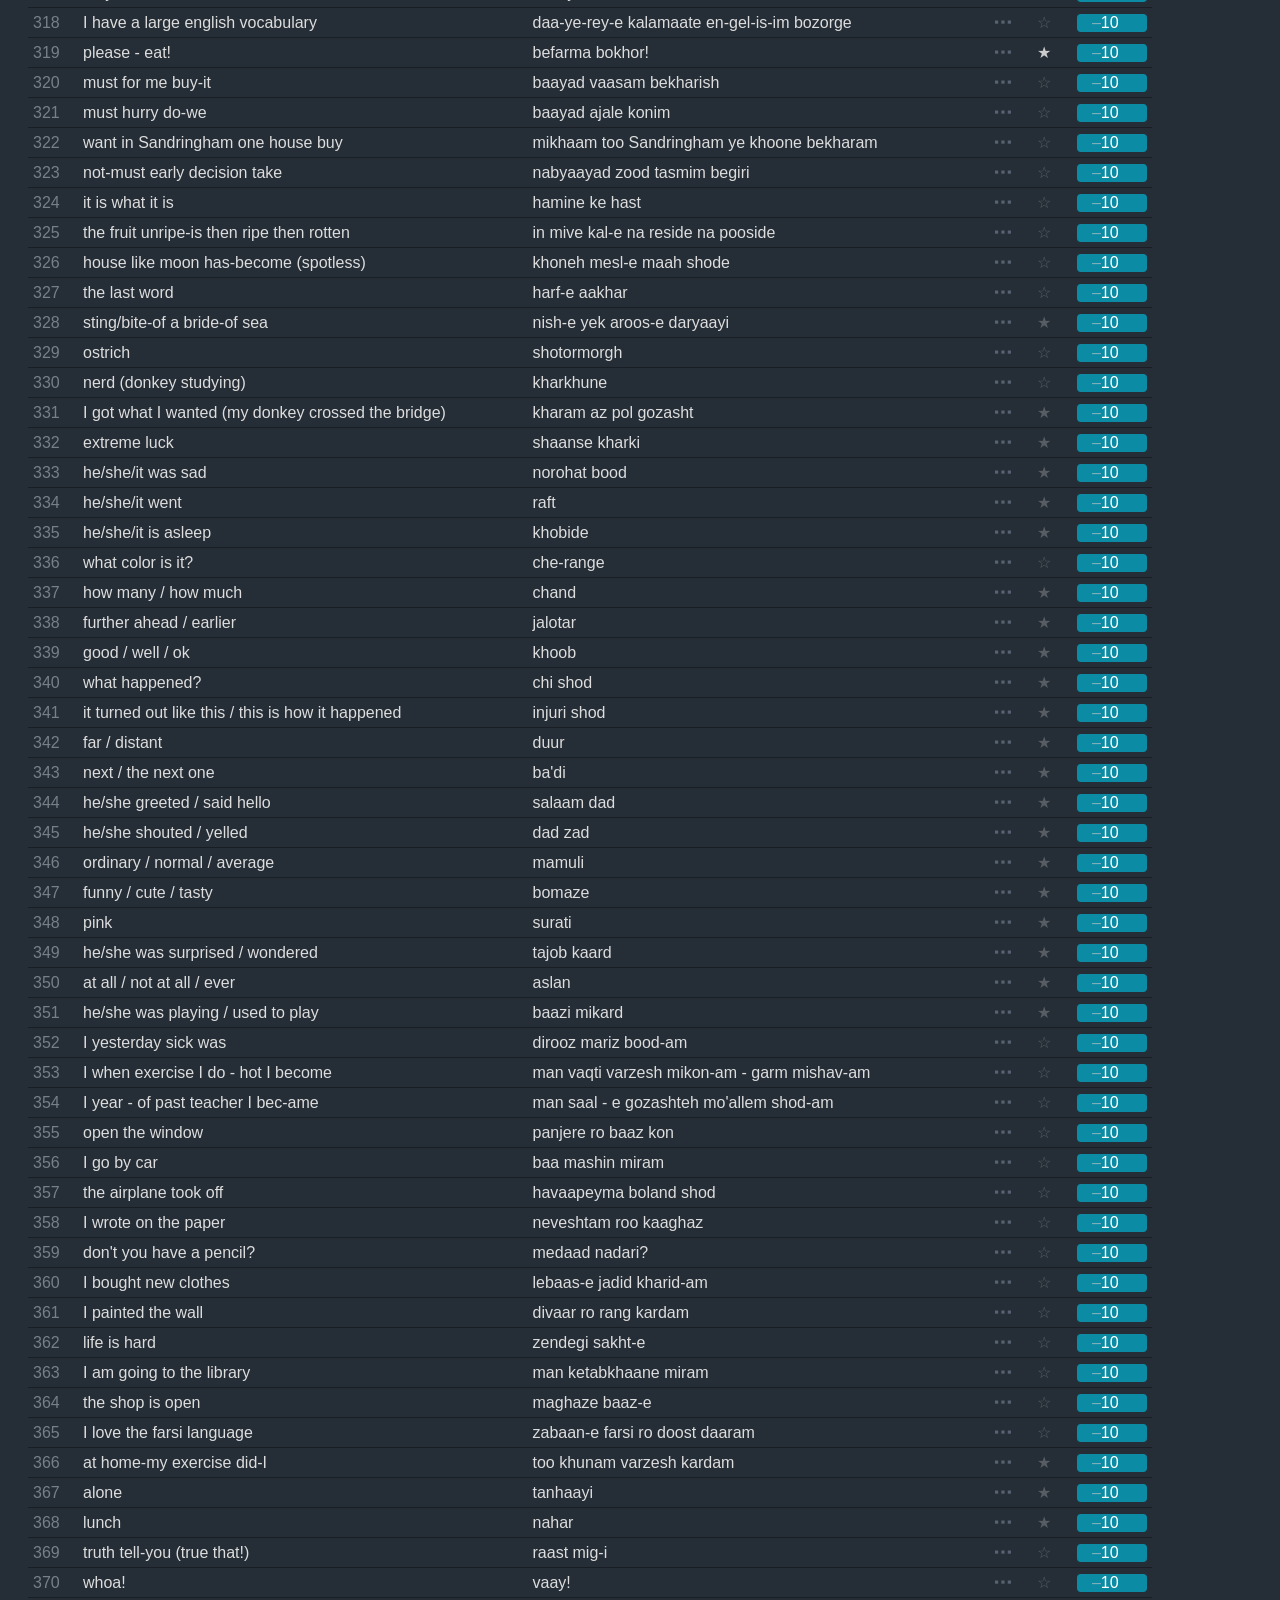
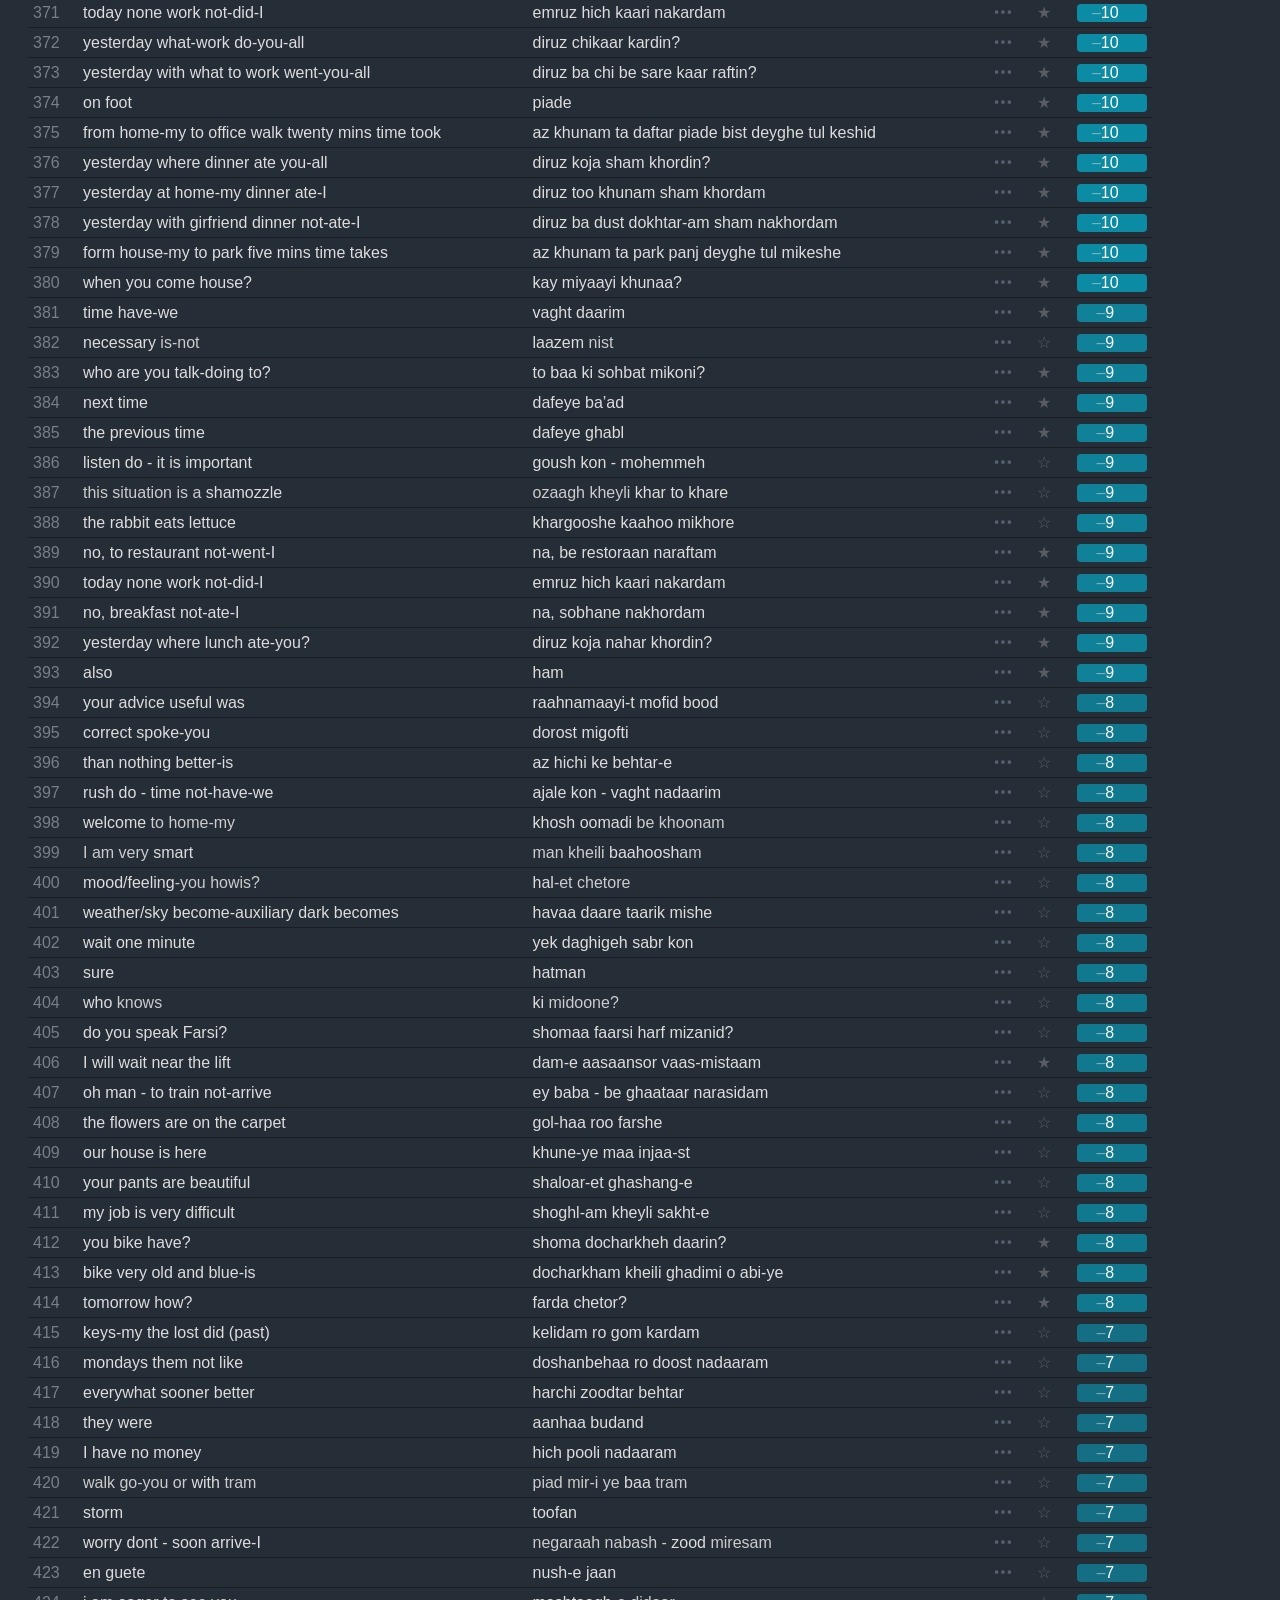
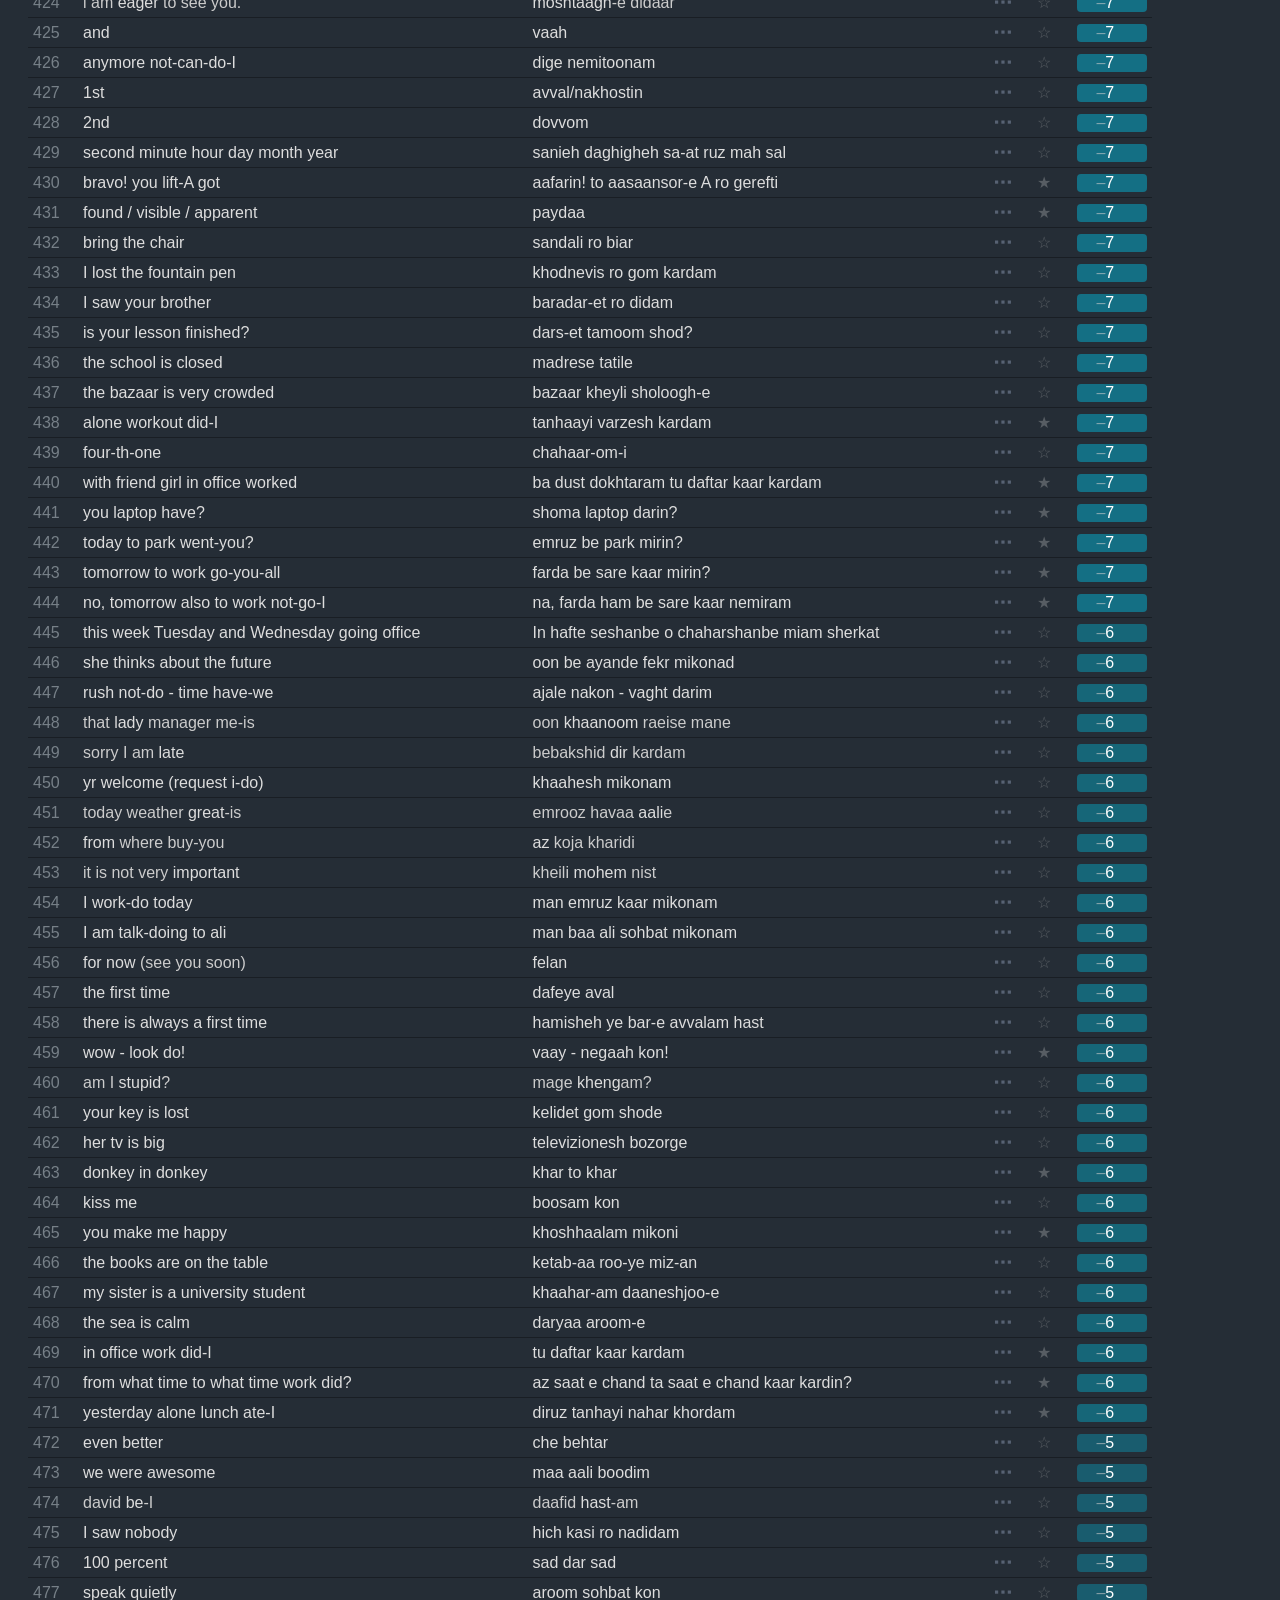
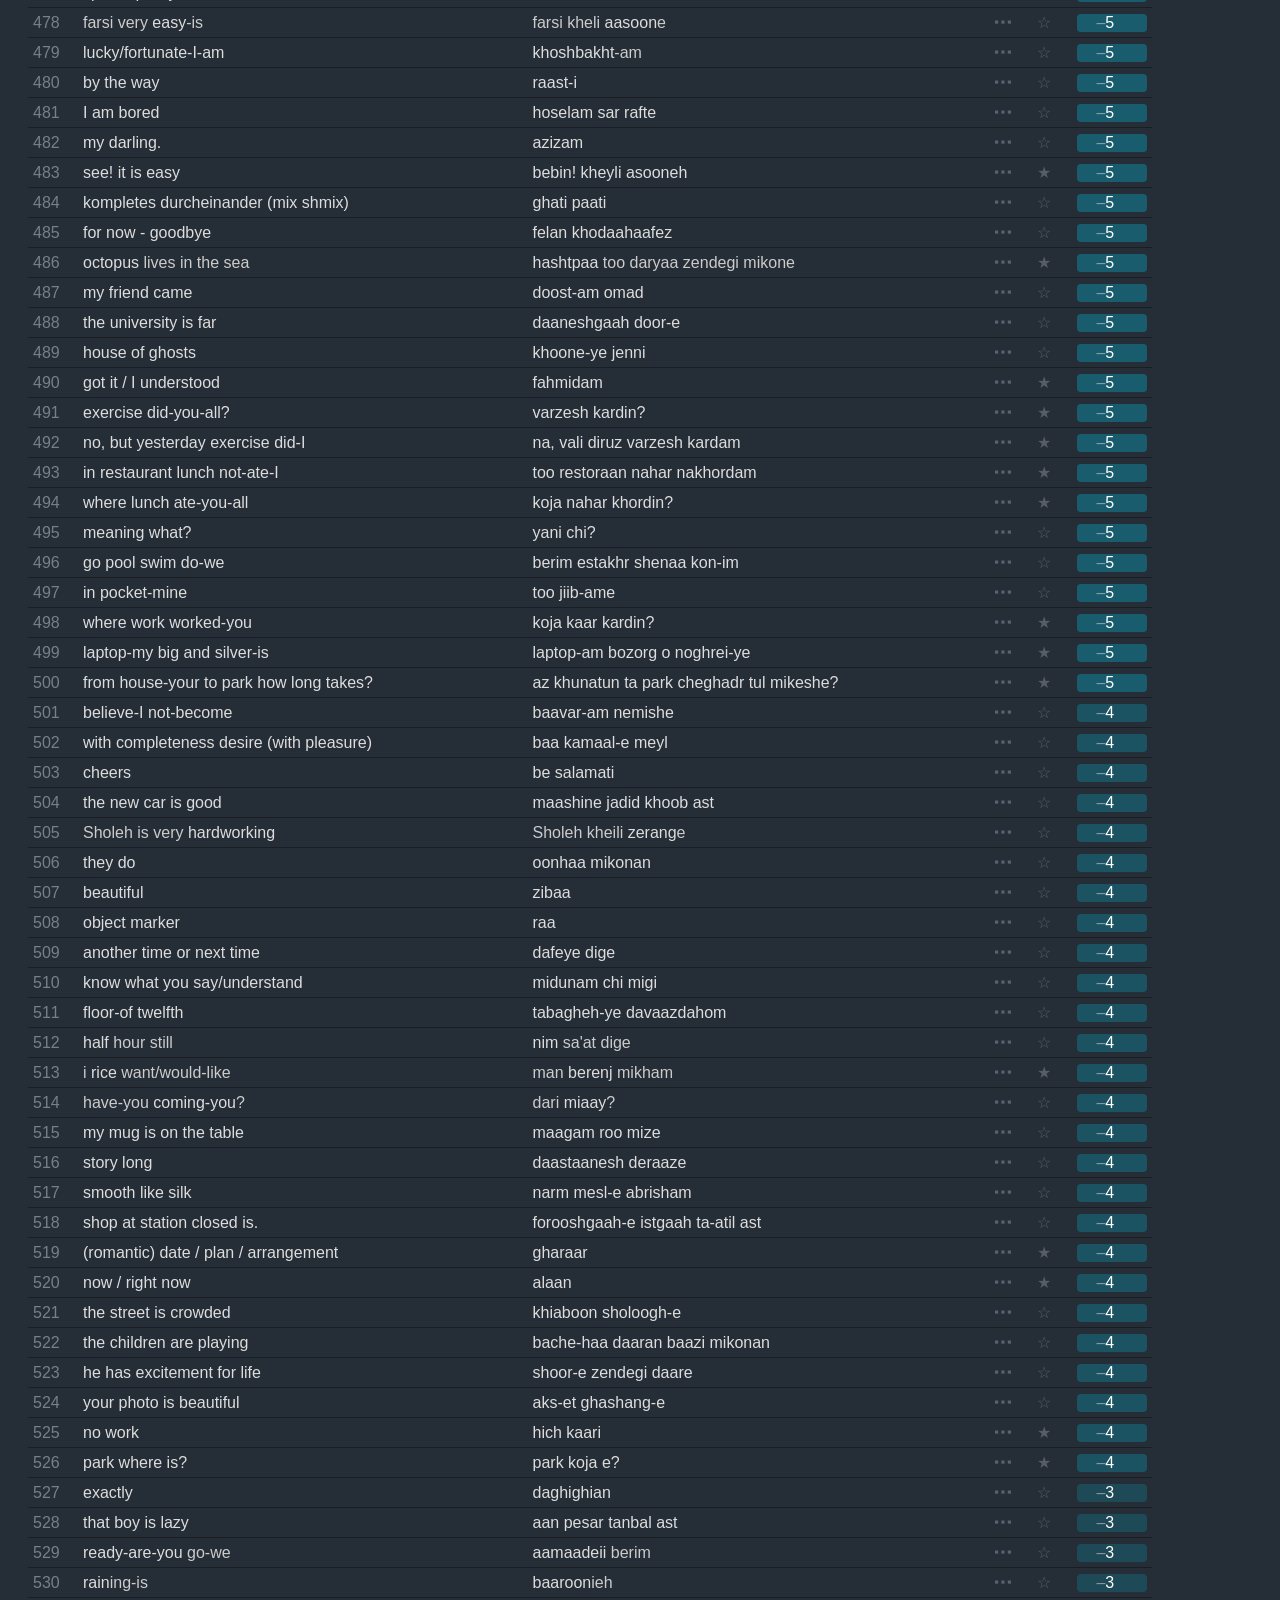
==== commit 4b12cb6e: "Continual updates." ====
--- a/web/index.htm
+++ b/web/index.htm
@@ -2,18 +2,19 @@
 <html lang="en">
 <head>
 <meta charset="UTF-8">
-<link rel="icon" type="image/x-icon" href="img/favicon.png">
+<link rel="icon" type="image/x-icon" href="img/faviconAudio.png">
 <title>Farsi Vocab</title>
+
 <link rel="stylesheet" type="text/css" href="css/timeBar.css" />
 <link rel="stylesheet" type="text/css" href="css/base.css" />
+<link rel="stylesheet" type="text/css" href="css/menuMaker.css" />
 
+<script type="text/javascript" src="js/util.menuMaker.js"></script>
 <script type="text/javascript" src="js/pywriter5000.js"></script>
 <script type="text/javascript" src="js/pywriterImpl.farsiVocab.js"></script>
 <!-- s cript type="text/javascript" src="data/sakhtiData.js"></script -->
 <script>
 let sVolatileOutNew = "";
-
-
 const urlParams = new URLSearchParams(window.location.search);
 const g_sIxSet = urlParams.get('sIxSet') ?? "0";
 console.log("g_sIxSet::" + g_sIxSet);
@@ -24,8 +25,6 @@
 }
 document.write(sVolatileOutNew);
 </script>
-
-<!-- script type="text/javascript" src="data/vocabFarsi.js"></script -->
 <script type="text/javascript" src="js/util.localStore.js"></script>
 <script type="text/javascript" src="js/util.Cookie.1.1.js"></script>
 <script type="text/javascript" src="js/util.cookieJson.js"></script>
@@ -36,13 +35,14 @@
 
 <a id="headAndLink" style="position: absolute;" href="verbs.htm"><h1><img src="img/textFarsiHeading.png" id="heading" alt="heading image." /></h1></a>
 <div id="mainContentWrapper" style="width: fit-content">
-<div id="buttonRibbon"></div>
-<div id="vocabWrapper"></div>
+  <div id="buttonRibbon"></div>
+  <div id="vocabWrapper"></div>
 </div>
 <br/>
 <br/>
 
 <h3>Informal</h3>
+
 <table class="simpleGrid">
   <thead>
     <tr>
@@ -84,9 +84,6 @@
   </tbody>
 </table>
 
-
-
-
 <aside id="prompt">
   <div>Use enter key to navigate.</div>
 </aside>
--- a/web/css/timeBar.css
+++ b/web/css/timeBar.css
@@ -0,0 +1,210 @@
+
+#timeBar {
+    position: relative;
+        margin-top: 10px;
+
+}
+#timeBar .timer-card {
+    border: 1px solid var(--color-mainButtonBorder);
+    background-color: #1c2128;
+    XXXborder: 1px solid #444c56;
+    border-radius: 5px 5px 0 0;
+    XXXmax-width: 125px;
+    padding: 7px 0px 0px 0px;
+    position: absolute;
+    box-shadow: 0 4px 12px rgba(0, 0, 0, 0.3);
+    overflow: hidden;
+    top: 0px;
+    right: 0px;
+}
+#timeBar .header-row {
+    display: flex;
+    justify-content: space-between;
+    align-items: center;
+    margin-bottom: 0;
+    transition: margin-bottom 0.3s ease;
+    cursor:pointer;
+}
+#timeBar .timer-card:not(.contracted) .header-row {
+}
+#timeBar .time-left {
+    font-size: 12pt;
+    font-weight: 100;
+    color: #5d6a78;
+    line-height: 1;
+    transition: color 0.3s ease;
+    width: 140px;
+    text-align: center;
+}
+#timeBar .running .time-left {
+    color: #03a9f4;
+}
+#buttonRibbon #timeBar .toggle-btn {
+    background: #444c5666;
+    border: 1px solid #444c5655;
+    color: #adbac7;
+    border-radius: 4px;
+    cursor: pointer;
+    padding: 1px 5px;
+    height: fit-content;
+    transition: all 0.2s ease;
+    position: absolute;
+    top: 4px;
+    right: 4px;
+    min-width: 20px;
+    margin: 0;
+    font-size: 17px;
+    line-height: 17px;
+}
+#buttonRibbon #timeBar .toggle-btn:hover {
+    background: #444c56;
+    border: 1px solid #444c56;
+}
+#timeBar .toggle-btn:hover {
+    background-color: #22272e;
+    color: #f0f6fc;
+    border-color: #58a6ff;
+}
+#timeBar .collapsible-content {
+    max-height: 500px;
+    opacity: 1;
+    overflow: hidden;
+    transition: max-height 0.3s ease-in-out, opacity 0.25s ease-in-out, margin-top 0.3s ease;
+}
+#timeBar .timer-card.contracted .collapsible-content {
+    max-height: 0;
+    opacity: 0;
+    pointer-events: none;
+}
+#timeBar .inputs-inline {
+    display: flex;
+    gap: 5px;
+    margin-bottom: 0px;
+    margin-top: 10px;
+    padding: 0 8px;
+}
+#timeBar .input-group {
+    display: flex;
+    flex-direction: column;
+}
+#timeBar label {
+    font-size: 12px;
+    color: #adbac7;
+    margin-bottom: 4px;
+    font-weight: 500;
+}
+#timeBar input[type="text"], input[type="number"] {
+    width: 60px;
+    padding: 6px;
+    background-color: #22272e;
+    border: 1px solid #444c56;
+    color: #9AB;
+    border-radius: 4px;
+    box-sizing: border-box;
+    font-family: monospace;
+    text-align: center;
+    transition: border-color 0.2s ease, box-shadow 0.2s ease;
+}
+#timeBar input:focus {
+    outline: none;
+    border-color: #58a6ff;
+    box-shadow: 0 0 0 2px rgba(88, 166, 255, 0.15);
+}
+#timeBar .action-btn {
+    width: 80%;
+    margin: 6px 11px;
+    border: none;
+    border-radius: 4px;
+    font-size: 16px;
+    /* font-weight: bold; */
+    cursor: pointer;
+    transition: background-color 0.2s ease, transform 0.1s ease;
+}
+#timeBar .action-btn:active {
+    transform: scale(0.98);
+}
+#timeBar .btn-start {
+    background-color: #456;
+    color: #ffffff;
+}
+#timeBar .btn-start:hover {
+    background-color: #2ea043;
+}
+#timeBar .btn-stop {
+    background-color: #ff7e03;
+    color: #ffffff;
+}
+#timeBar .btn-stop {
+    background-color: red; /* Fallback and initial color */
+    color: white;
+    XXXXpadding: 6px 10px;
+    border: none;
+    border-radius: 4px;
+    font-size: 16px;
+    cursor: pointer;
+    /* Animation shorthand: name | duration | timing-function | iteration-count */
+    animation: colorChange 2s ease-in-out infinite;
+}
+@keyframes colorChange {
+  0% {
+    background-color: #456;
+  }
+  50% {
+    background-color: #579;
+  }
+  100% {
+    background-color: #456;
+  }
+}
+#timeBar .btn-stop:hover {
+    background-color: #f85149;
+}
+#timeBar .stats {
+    XXXmargin-top: 11px;
+    padding: 2px 16px 11px 11px;
+    XXXborder-top: 1px solid #444c56;
+    font-size: 14px;
+    color: #9aB;
+    display: flex;
+    flex-direction: column;
+    gap: 6px;
+}
+#timeBar .stats span {
+    color: #DEF;
+    font-weight: 200;
+    transition: color 0.2s ease;
+}
+@keyframes flashSuccess {
+    0% { background-color: #1c2128; }
+    50% { background-color: #48B; }
+    100% { background-color: #1c2128; }
+}
+#timeBar .flash-active {
+    animation: flashSuccess 0.8s ease-out;
+}
+
+/* ProgressBar * * * * * * * * * * * * */
+#timeBar #progressBarWrap {
+    XXXwidth: 100%;
+    height: 2px;
+    background-color: #456;
+    margin-top: 7px;
+    z-index: 9999;
+}
+#timeBar #progressBarBar {
+    height: 100%;
+    width: 0%; /* Starts at 0% */
+    background-color: #F08;
+    background-color: #05aaf4;
+    transition: width 0.2s ease; /* Smooth transition when updating */
+}
+#timeBar #timerCard.running #progressBarBar {
+    min-width: 1px;
+}
+/* ProgressBar * * * * * * * * * * * * */
+#buttonRibbon button#floatBtn {
+    margin: 0 0 10px 10px;
+}
+#buttonRibbon button#floatBtn:hover {
+    background-color: #05aaf4;
+}
--- a/web/css/base.css
+++ b/web/css/base.css
@@ -187,7 +187,6 @@
     cursor: pointer;
     transition: background-color 0.2s ease;
     user-select: none;
-    font-size: 10pt;
     border: 1px solid var(--color-mainButtonBorder);
     border-left: none;
     min-width: 40px;
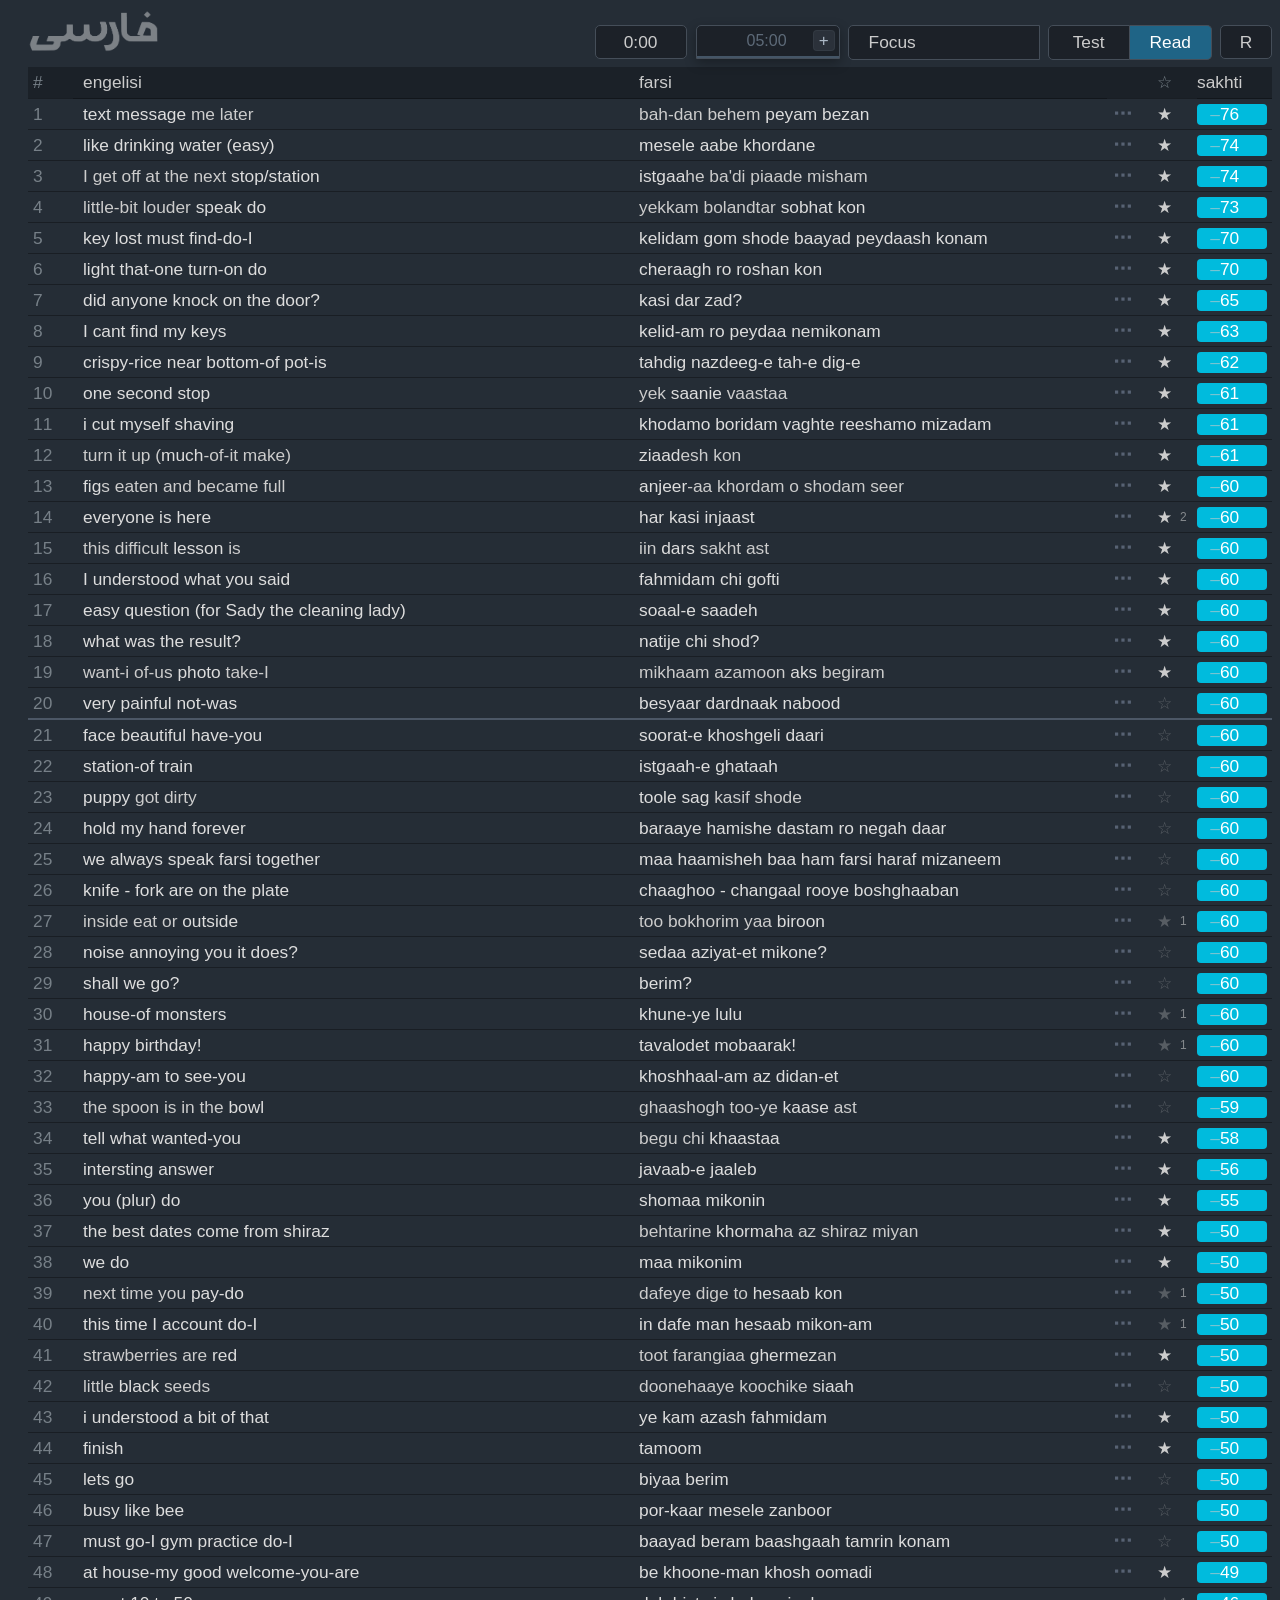
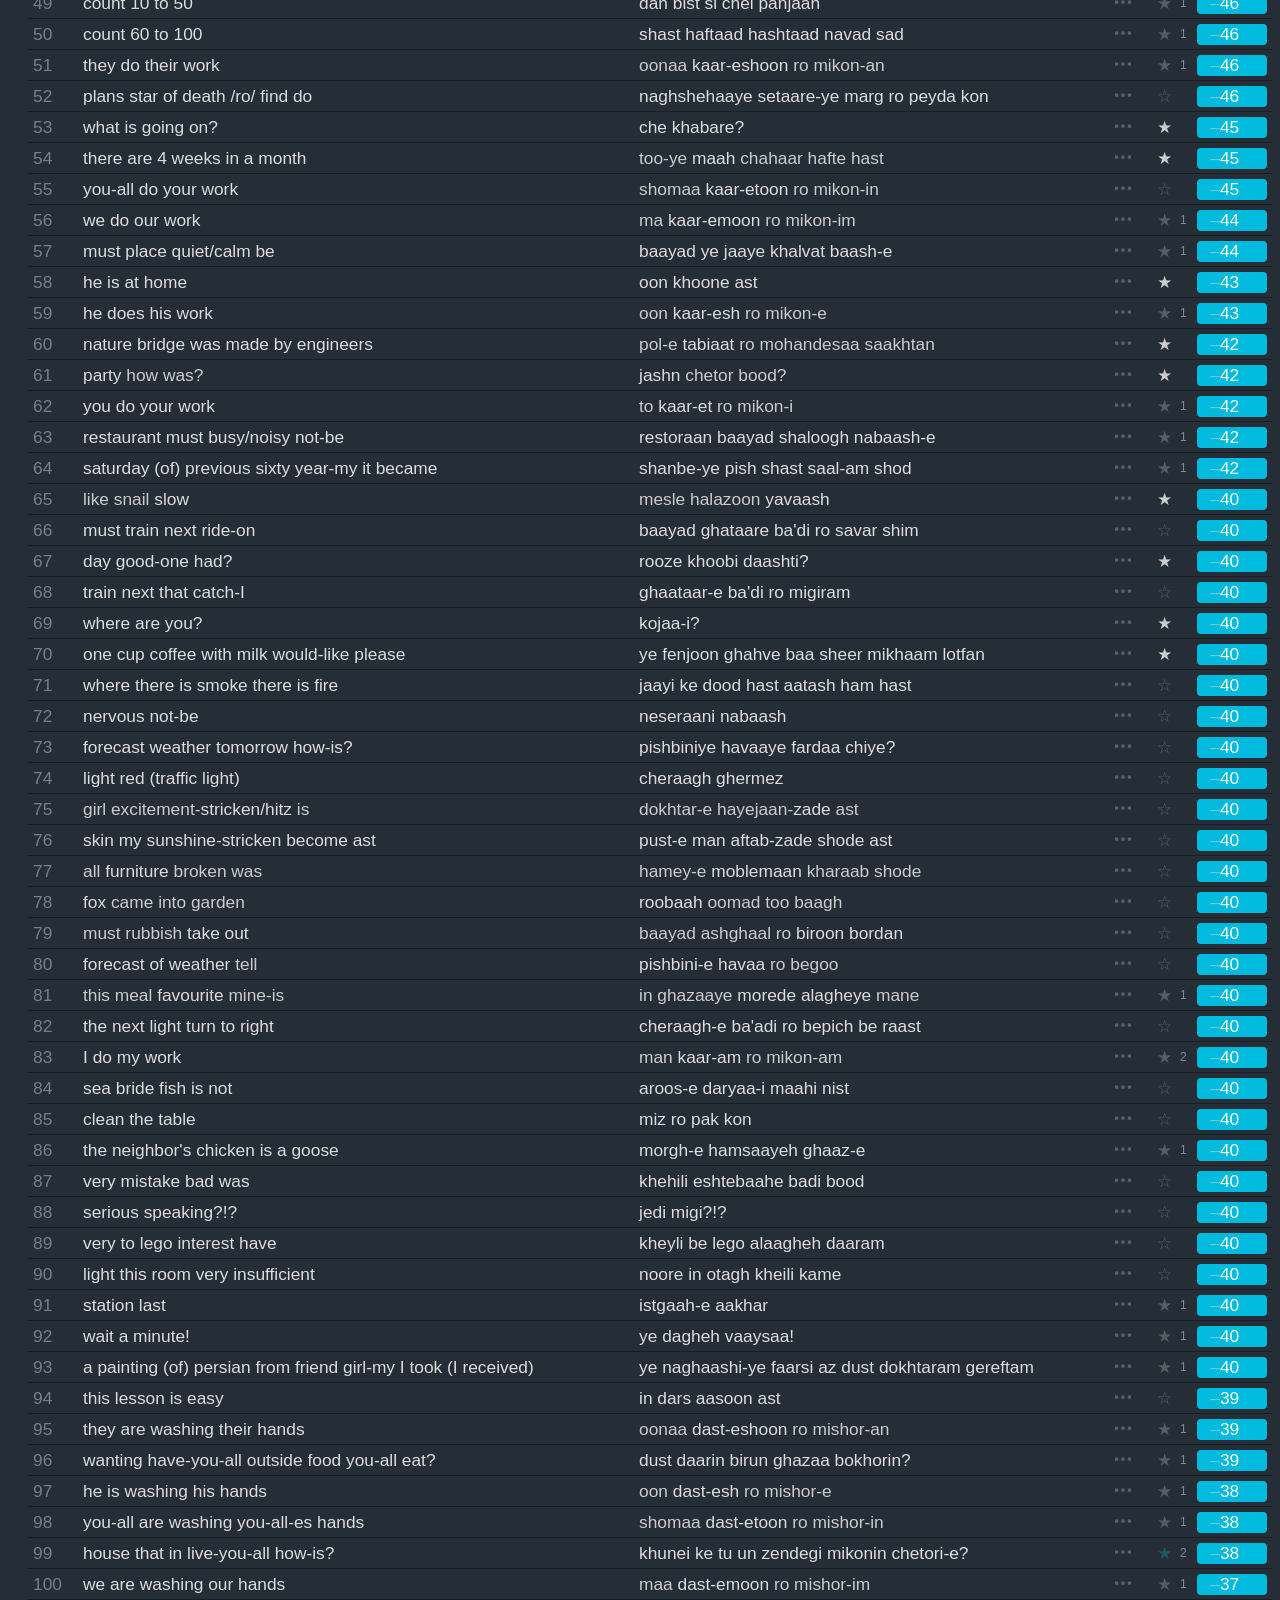
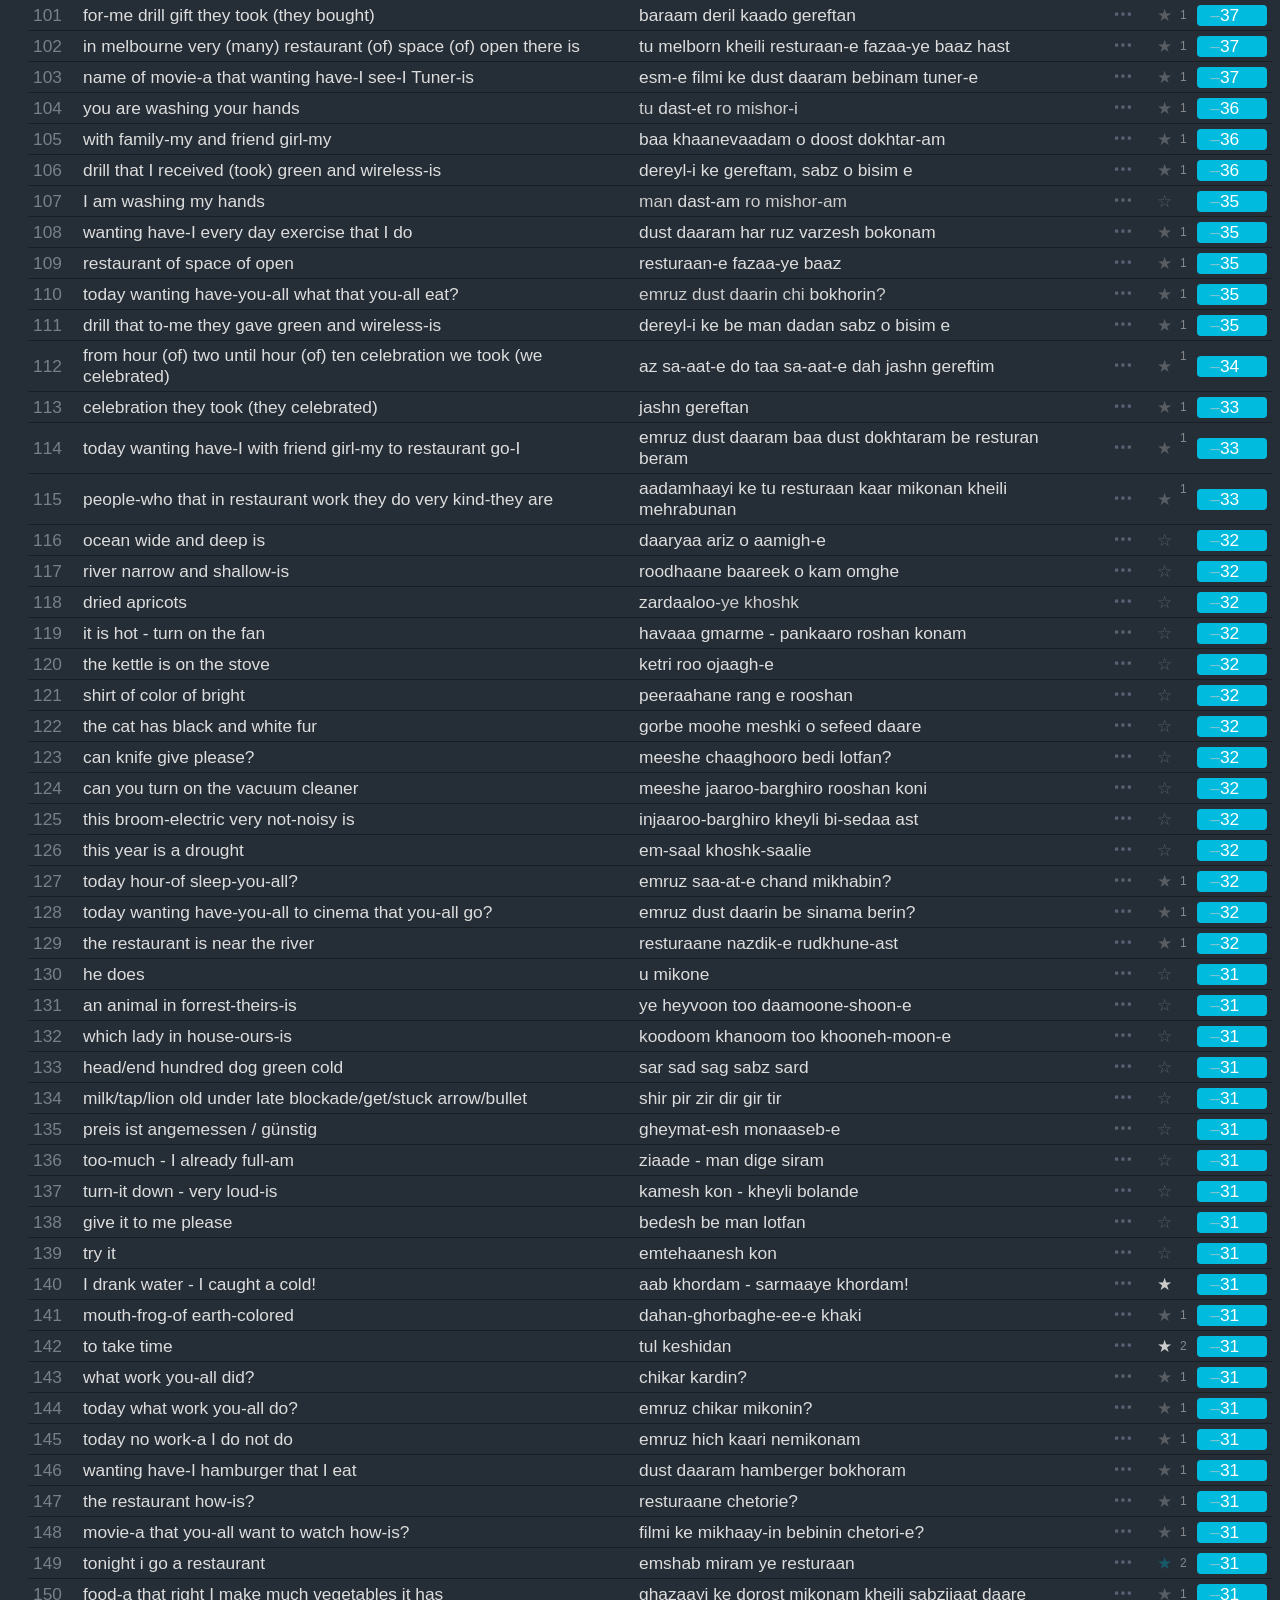
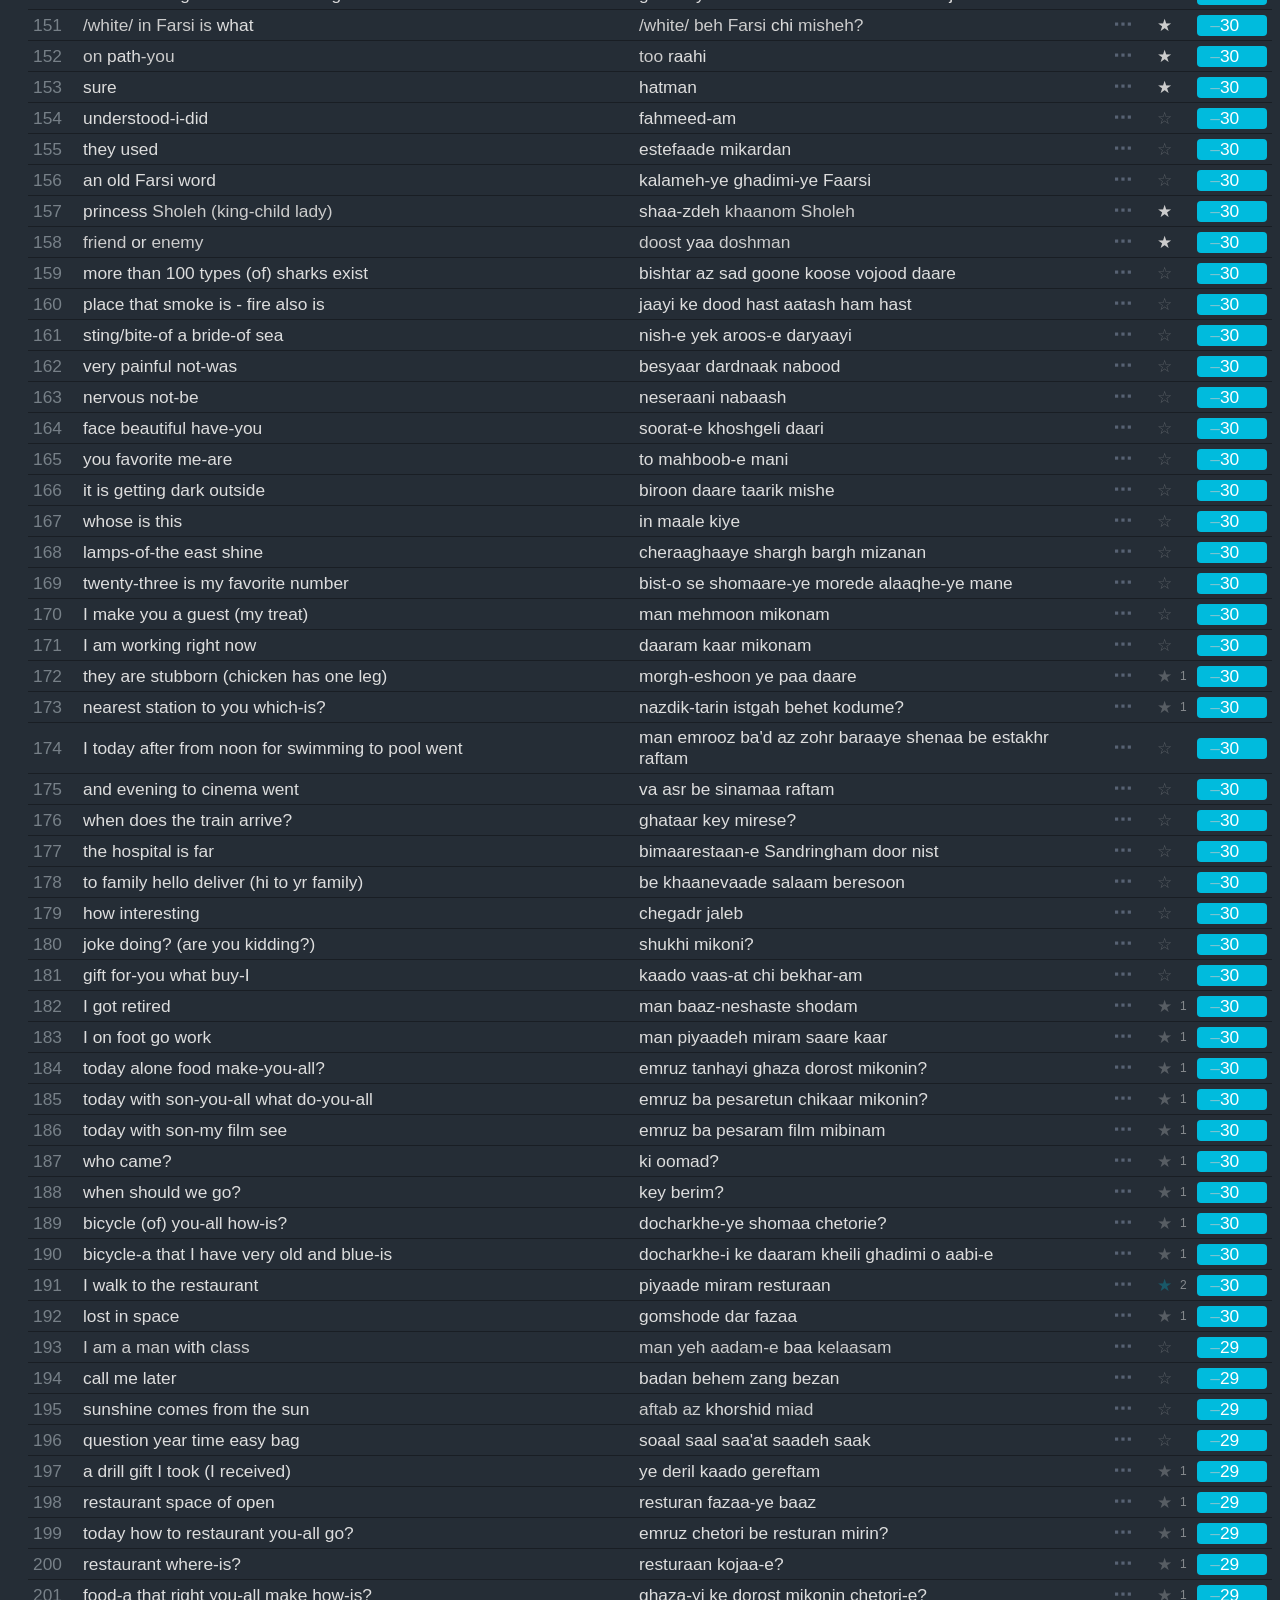
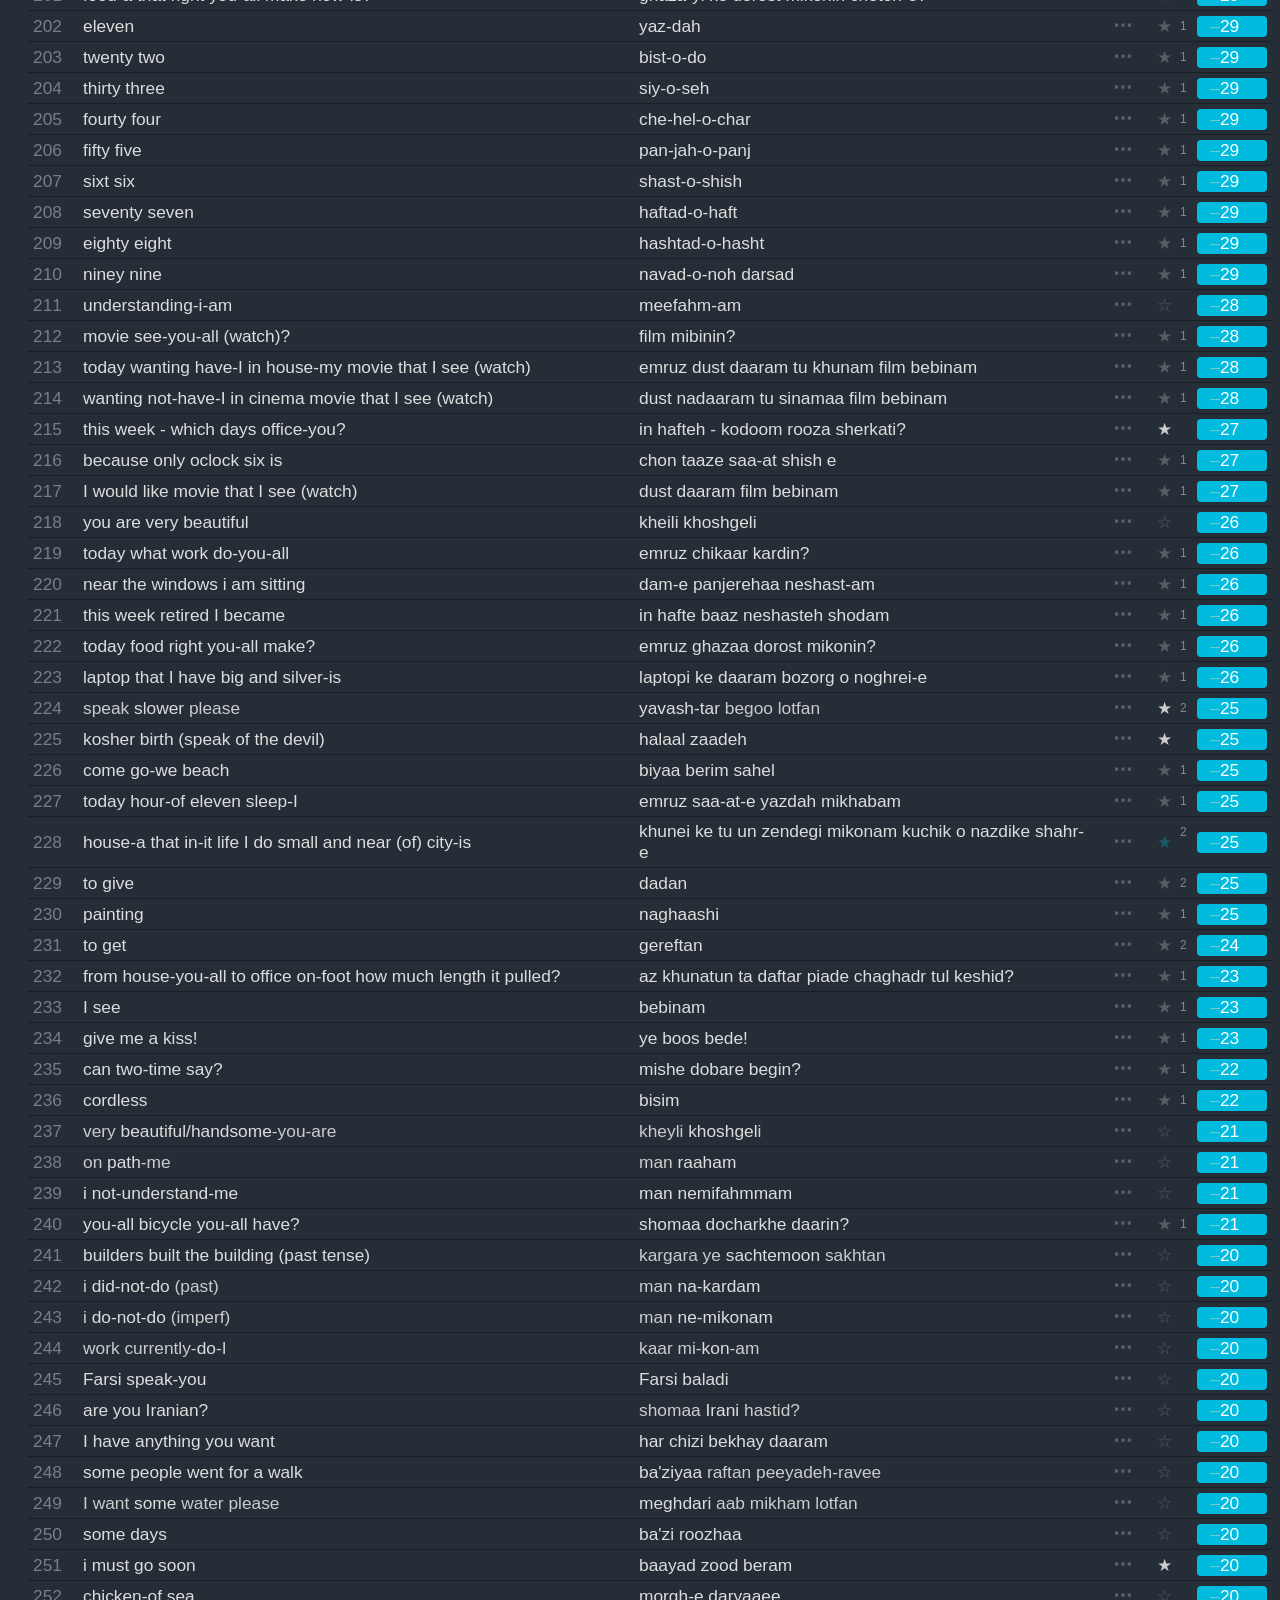
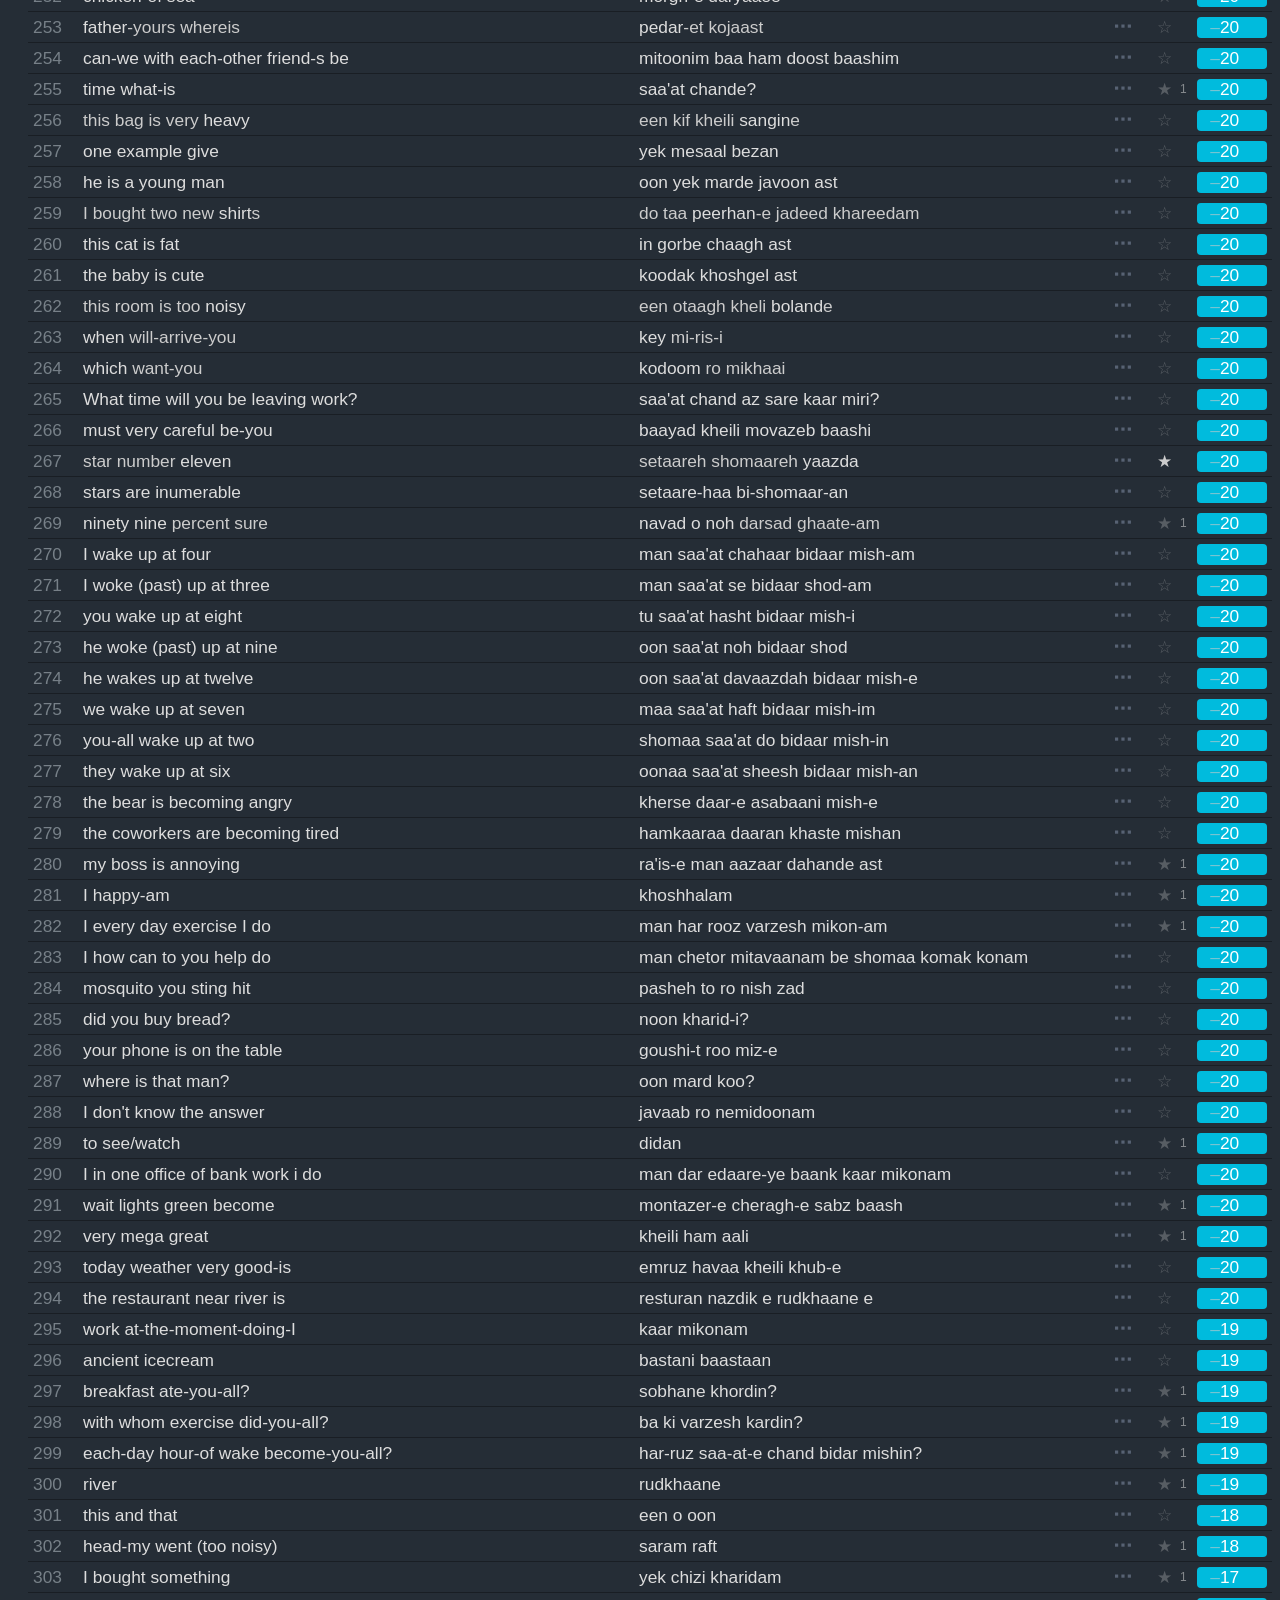
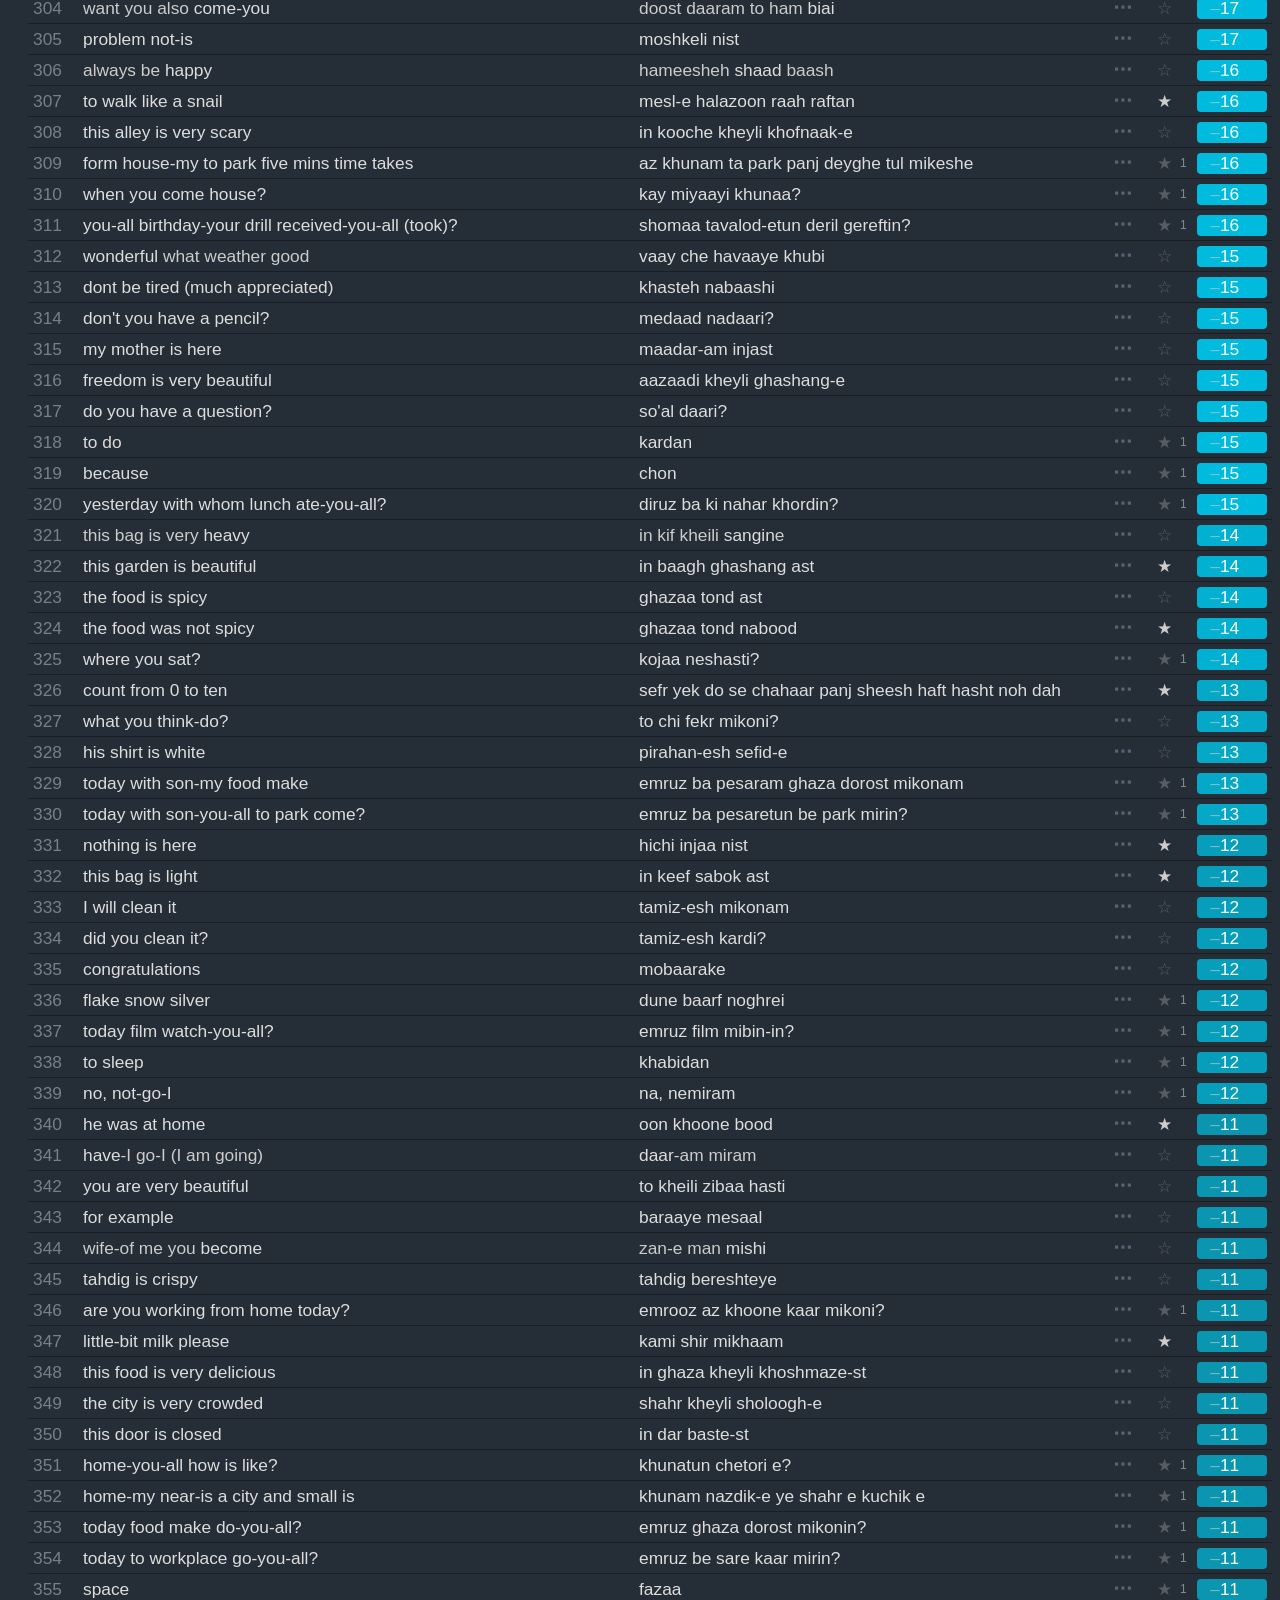
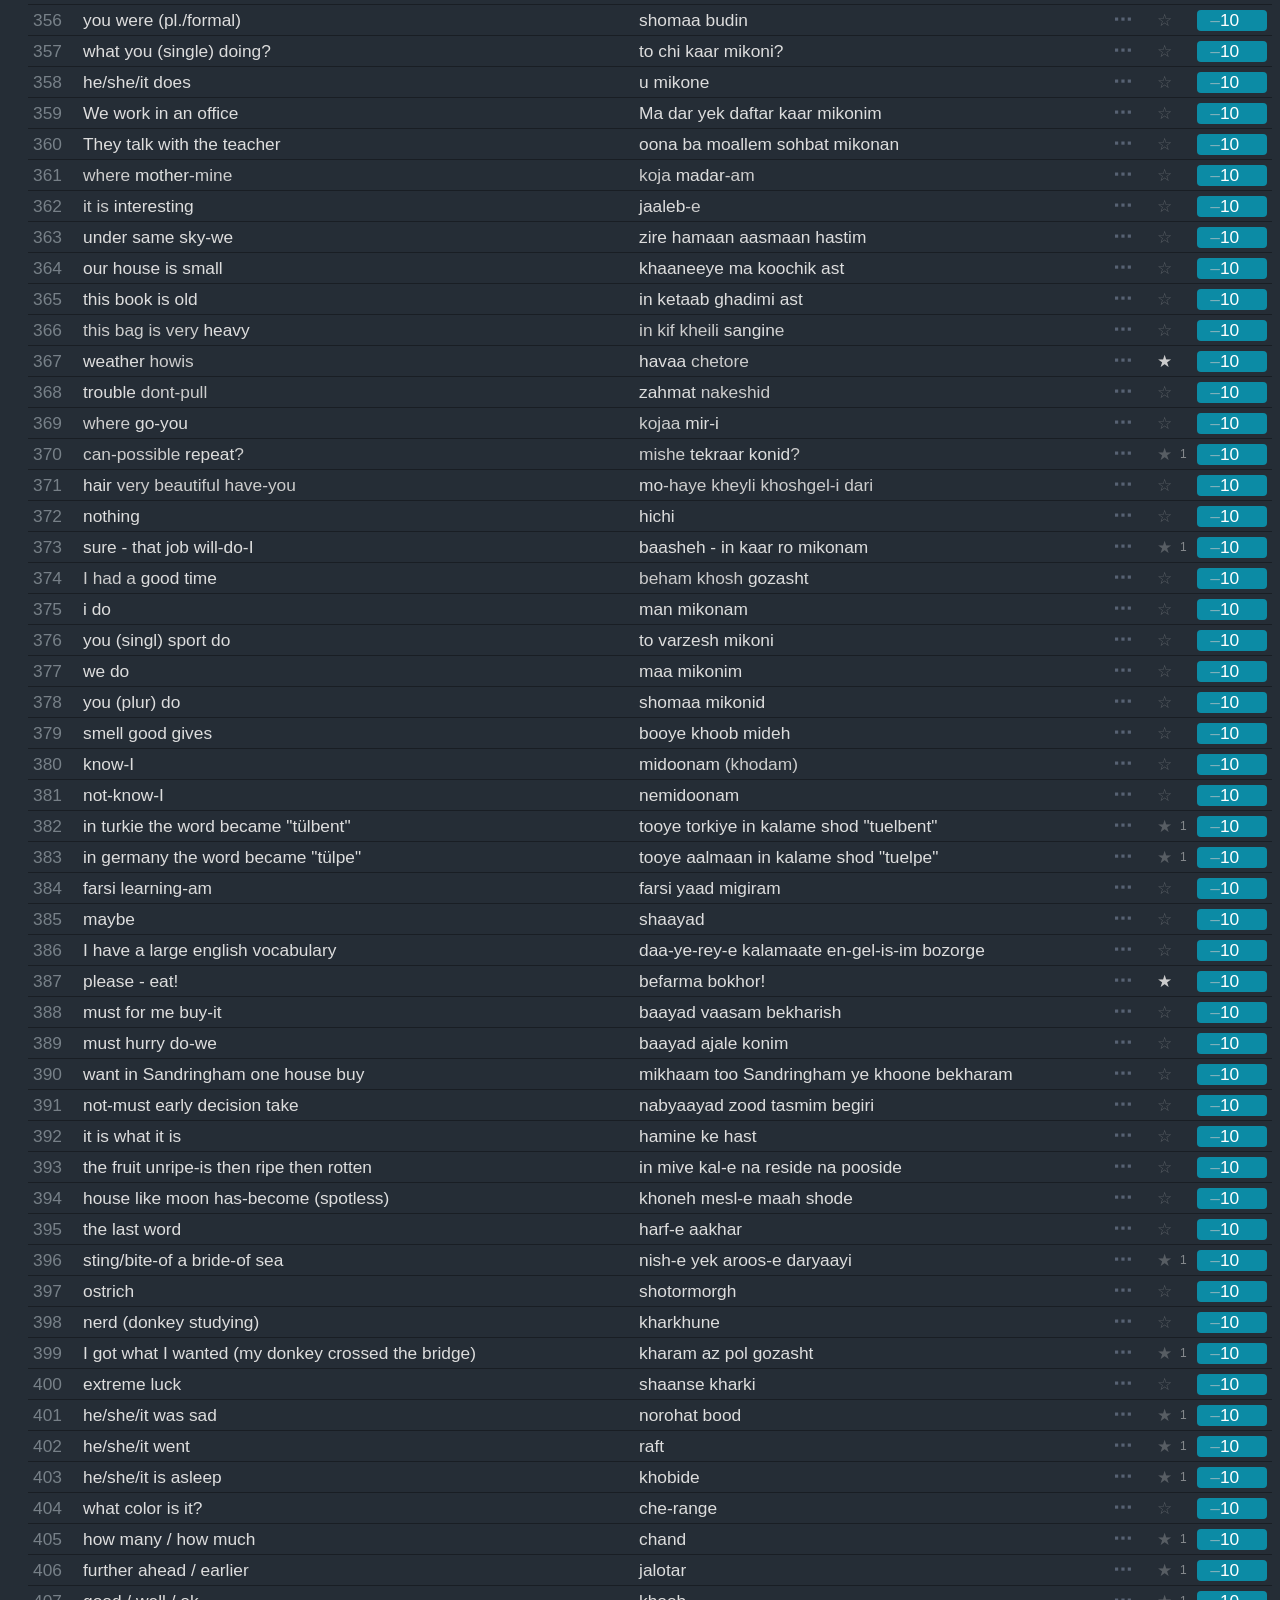
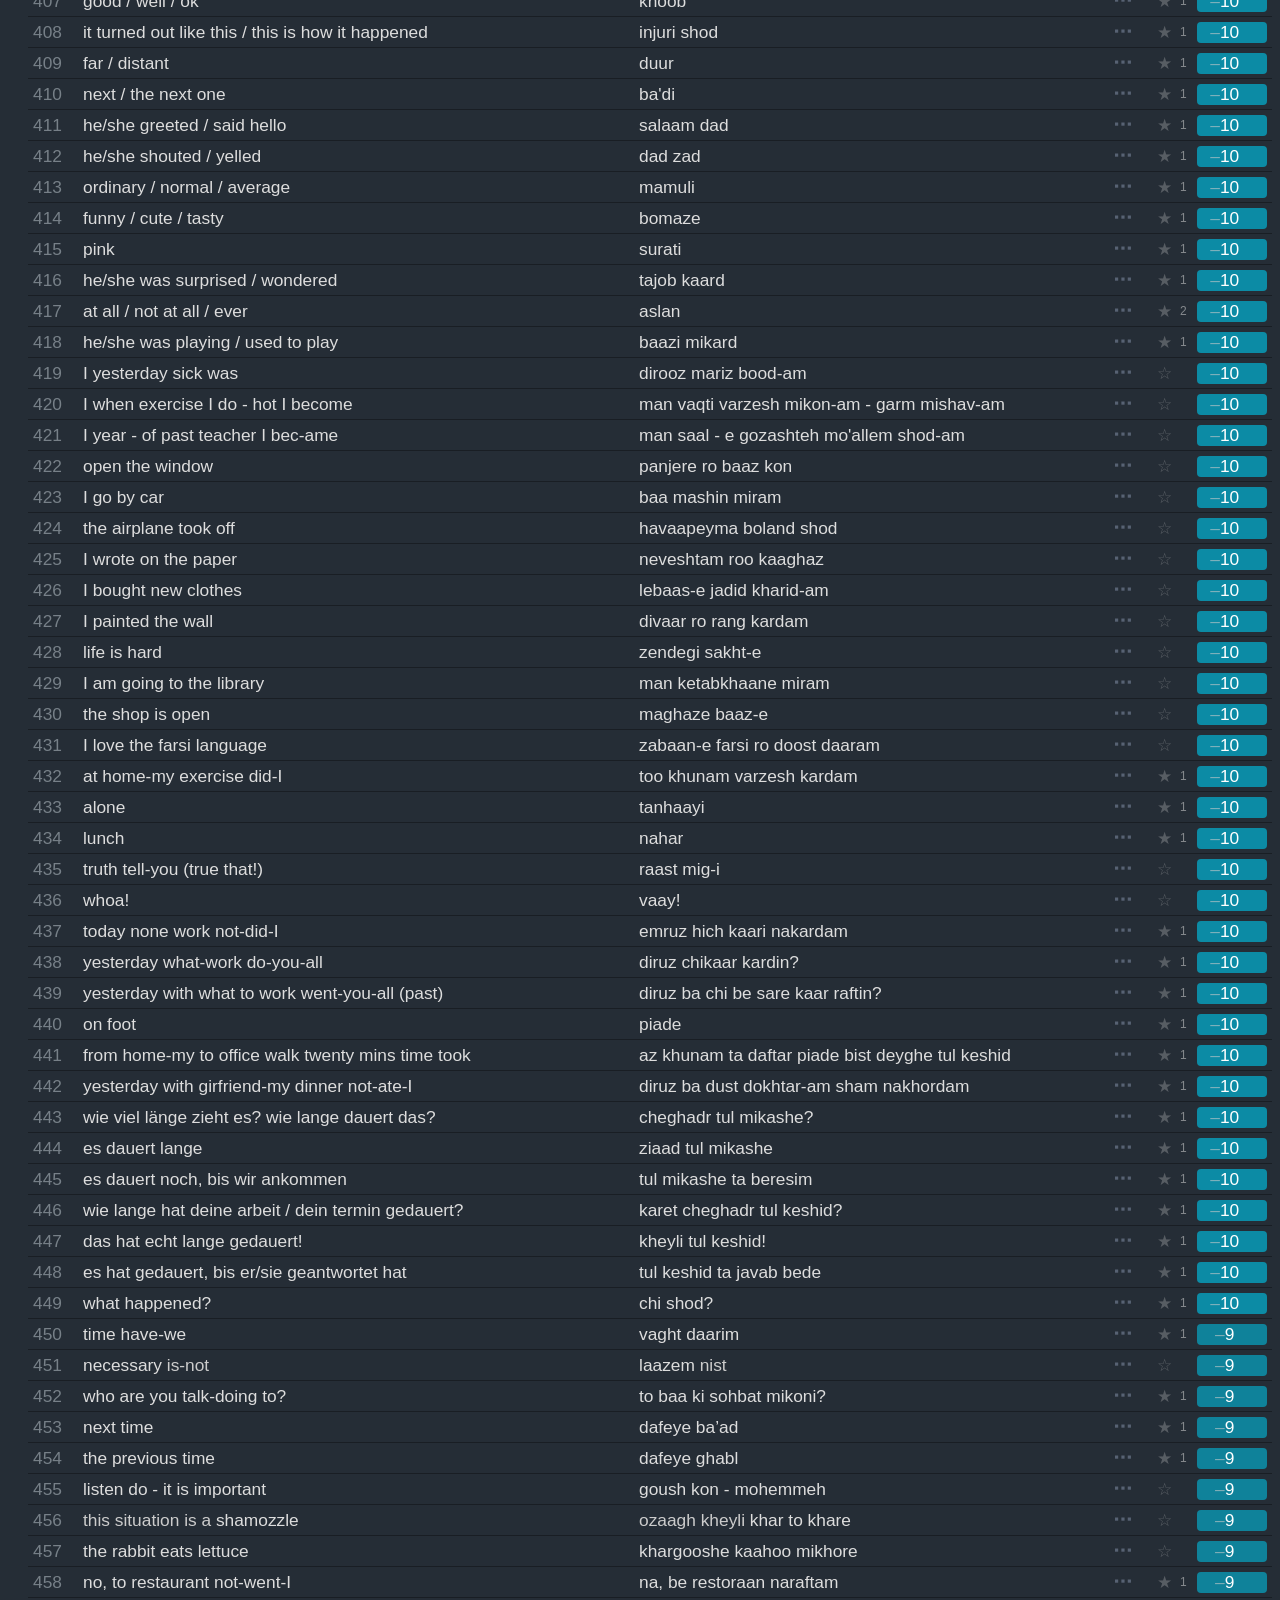
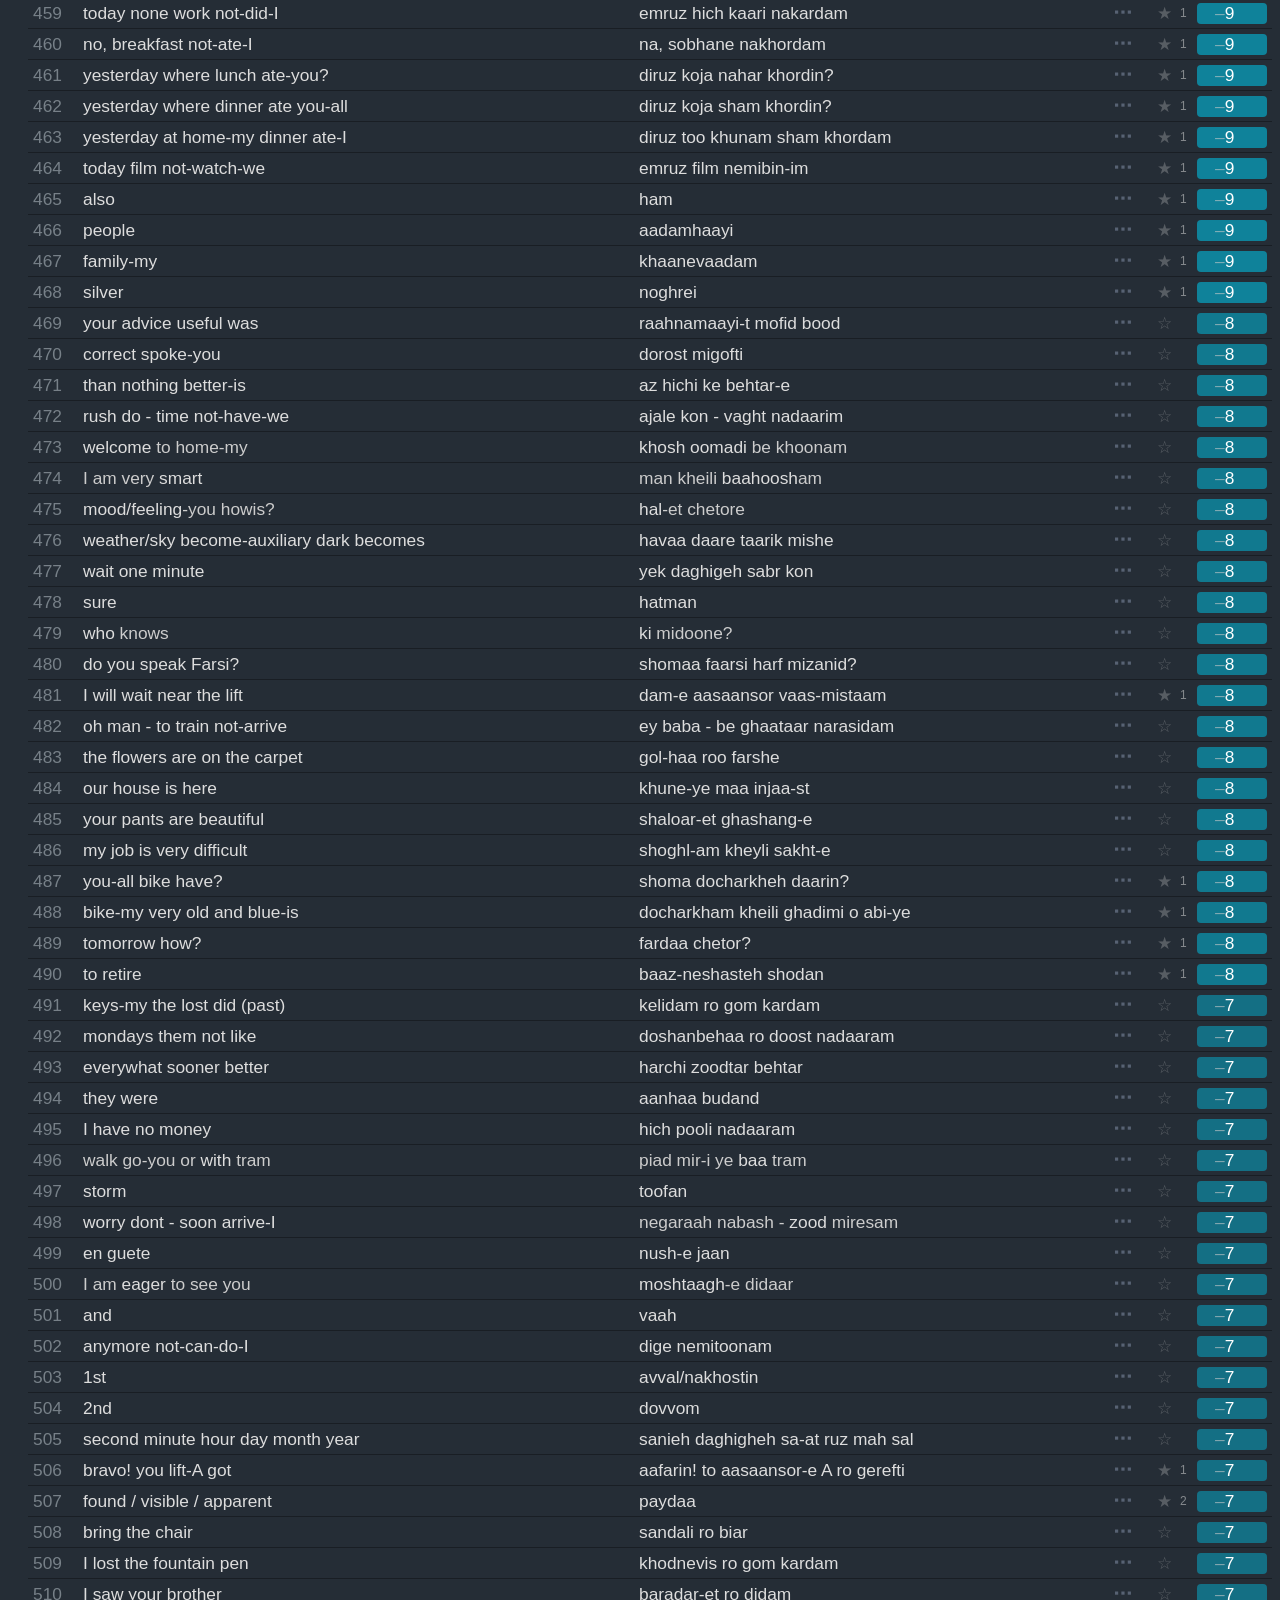
==== commit 303b0b1f: "Continual updates." ====
--- a/web/index.htm
+++ b/web/index.htm
@@ -18,13 +18,15 @@
 const urlParams = new URLSearchParams(window.location.search);
 const g_sIxSet = urlParams.get('sIxSet') ?? "0";
 console.log("g_sIxSet::" + g_sIxSet);
-let asPages = ["data/sakhtiData", "data/groopData", "data/vocabFarsi"];
+let asPages = ["data/sakhtiData.0", "data/groopData.0", "data/vocabFarsi.0", "data/studyTimerData"];
 for (let ix = 0; ix < asPages.length; ix++) {
-    sVolatileOutNew += "<" + "script type=\'text/javascript\' src=\'" + asPages[ix] + "." + g_sIxSet + ".js?refresh=";
+    //sVolatileOutNew += "<" + "script type=\'text/javascript\' src=\'" + asPages[ix] + "." + g_sIxSet + ".js?refresh=";
+    sVolatileOutNew += "<" + "script type=\'text/javascript\' src=\'" + asPages[ix] + ".js?refresh=";
     sVolatileOutNew += (Math.round(Math.random() * 10000)) + "\'>" + "<" + "/" + "script>\n";
 }
 document.write(sVolatileOutNew);
 </script>
+<script type="text/javascript" src="js/studyTimer.js"></script>
 <script type="text/javascript" src="js/util.localStore.js"></script>
 <script type="text/javascript" src="js/util.Cookie.1.1.js"></script>
 <script type="text/javascript" src="js/util.cookieJson.js"></script>
--- a/web/css/timeBar.css
+++ b/web/css/timeBar.css
@@ -1,8 +1,8 @@
 
 #timeBar {
     position: relative;
-        margin-top: 10px;
-
+    margin-top: 10px;
+    width: 145px;
 }
 #timeBar .timer-card {
     border: 1px solid var(--color-mainButtonBorder);
--- a/web/css/base.css
+++ b/web/css/base.css
@@ -8,7 +8,7 @@
     color: #CCC;
     font-family: sans-serif;
     font-weight: 100;
-    font-size: 13pt
+    font-size: 13pt;
     outline: none;
 }
 a {
@@ -76,6 +76,35 @@
     padding-right: 5px;
     min-width: 35px;
     color: #778088;
+    position: relative;
+}
+.starCount {
+    position: absolute;
+    top: 0px;
+    left: 26px;
+    font-size: 9pt;
+    color: #85898d;
+    padding: 8px 11px 8px 2px;
+}
+.starCountList {
+    display: none;
+    font-size: 16px;
+    background-color: #272f39;
+    color: #CCCCCC;
+    padding: 8px 30px 8px 30px;
+    position: absolute;
+    bottom: 0;
+    z-index: 100;
+    border-radius: 5px;
+    white-space: nowrap;
+    border: 1px solid #454e59;
+}
+.starCount:hover .starCountList {
+    display: block;
+}
+.menuMakerWrapper .customMenuMaker li:first-child ,
+.flagged {
+    color: #00bbdd;
 }
 tr.silent {
     visibility: collapse;
@@ -257,6 +286,35 @@
     opacity: 1;
     visibility: visible;
 }
+div.buttonRibbonElement {
+    position: relative;
+    top: 10px;
+    background-color: #1c2128;
+    color: #CCC;
+    padding: 12px 20px;
+    border-radius: 5px;
+    cursor: pointer;
+    padding: 6px 20px;
+    border: 1px solid var(--color-mainButtonBorder);
+    width: 50px;
+    height: 20px;
+}
+div#refreshAllWrapper.buttonRibbonElement {
+    padding-left: 0;
+    padding-right: 0;
+}
+div#refreshAllWrapper.buttonRibbonElement div {
+    color: #CCC;
+}
+div#studyTimerElapsedDisplay {
+    width: 100%;
+    text-align: center;
+    color: #5d6a78;
+}
+div#studyTimerElapsedDisplay.active {
+    color: #CCC;
+}
+
 
 @media print {
     body {
--- a/web/css/menuMaker.css
+++ b/web/css/menuMaker.css
@@ -0,0 +1,78 @@
+/* Container für das gesamte Menü-Konstrukt */
+.menuMakerWrapper {
+    max-width: 200px;
+    position: relative;
+    user-select: none;
+}
+/* Das "Groups" Label-Div */
+.menuMakerWrapper .menuMakerLabel {
+    background-color: #1c2128;
+    color: #CCC;
+    padding: 12px 20px;
+    border-radius: 8px;
+    cursor: pointer;
+    display: flex;
+    justify-content: space-between;
+    align-items: center;
+    padding: 6px 20px;
+    border-radius: 5px 0 0 5px;
+    border: 1px solid var(--color-mainButtonBorder);
+    width: 150px;
+    /*
+    font-size: 10pt;
+    box-shadow: 0 4px 6px rgba(0,0,0,0.1);
+    font-weight: bold;
+    */
+}
+/* Kleiner visueller Pfeil-Indikator */
+/* ----------------------------
+.menuMakerWrapper .menuMakerLabel::after {
+    XXXcontent: '▼';
+    content: '+';
+    font-size: 0.8em;
+    font-size: 1.8em;
+    transition: transform 0.2s ease;
+    font-weight: 100;
+    line-height: .6;
+}
+.menuMakerWrapper.open .menuMakerLabel::after {
+    XXXtransform: rotate(180deg);
+    transform: rotate(135deg);
+}
+---------------------------- */
+/* Die Liste mit den Optionen (standardmäßig versteckt) */
+.menuMakerWrapper .customMenuMaker {
+    /*
+    */
+    display: none;
+    list-style: none;
+    padding: 0;
+    margin: 0;
+    position: absolute;
+    width: 100%;
+    background: #272f39;
+    border-radius: 5px;
+    overflow: hidden;
+    z-index: 10;
+    box-shadow: 0 4px 10px rgba(0,0,0,0.5);
+    border: 1px solid #454e59;
+}
+
+/* Einblenden, wenn der Wrapper die Klasse .open hat */
+.menuMakerWrapper.open .customMenuMaker {
+    display: block;
+}
+.menuMakerWrapper .customMenuMaker li {
+    padding: 6px 20px;
+    cursor: pointer;
+    border-bottom: 1px solid #2f3640;
+    transition: background 0.2s ease;
+    color: #CCC;
+}
+.menuMakerWrapper .customMenuMaker li:last-child {
+    border-bottom: none;
+}
+.menuMakerWrapper .customMenuMaker li:hover {
+    background-color: #1c2128;
+    color: #EEE;
+}
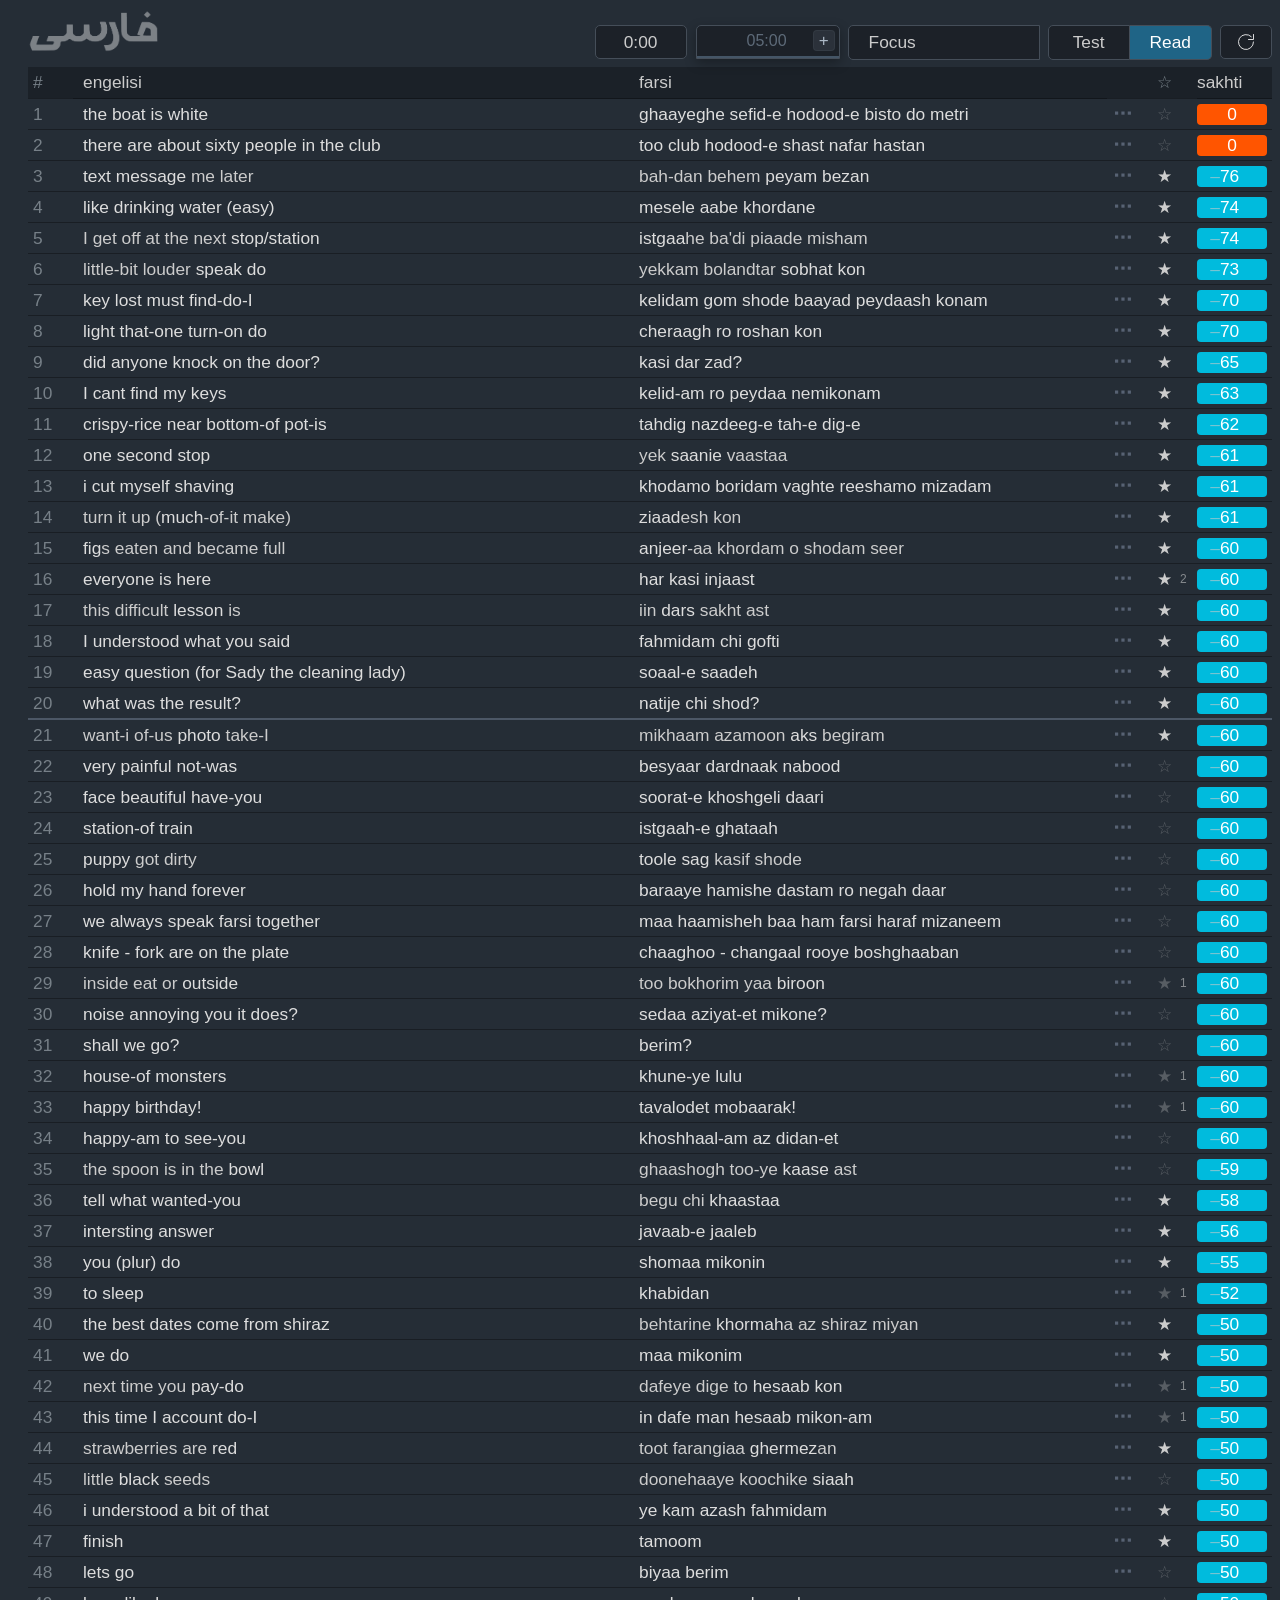
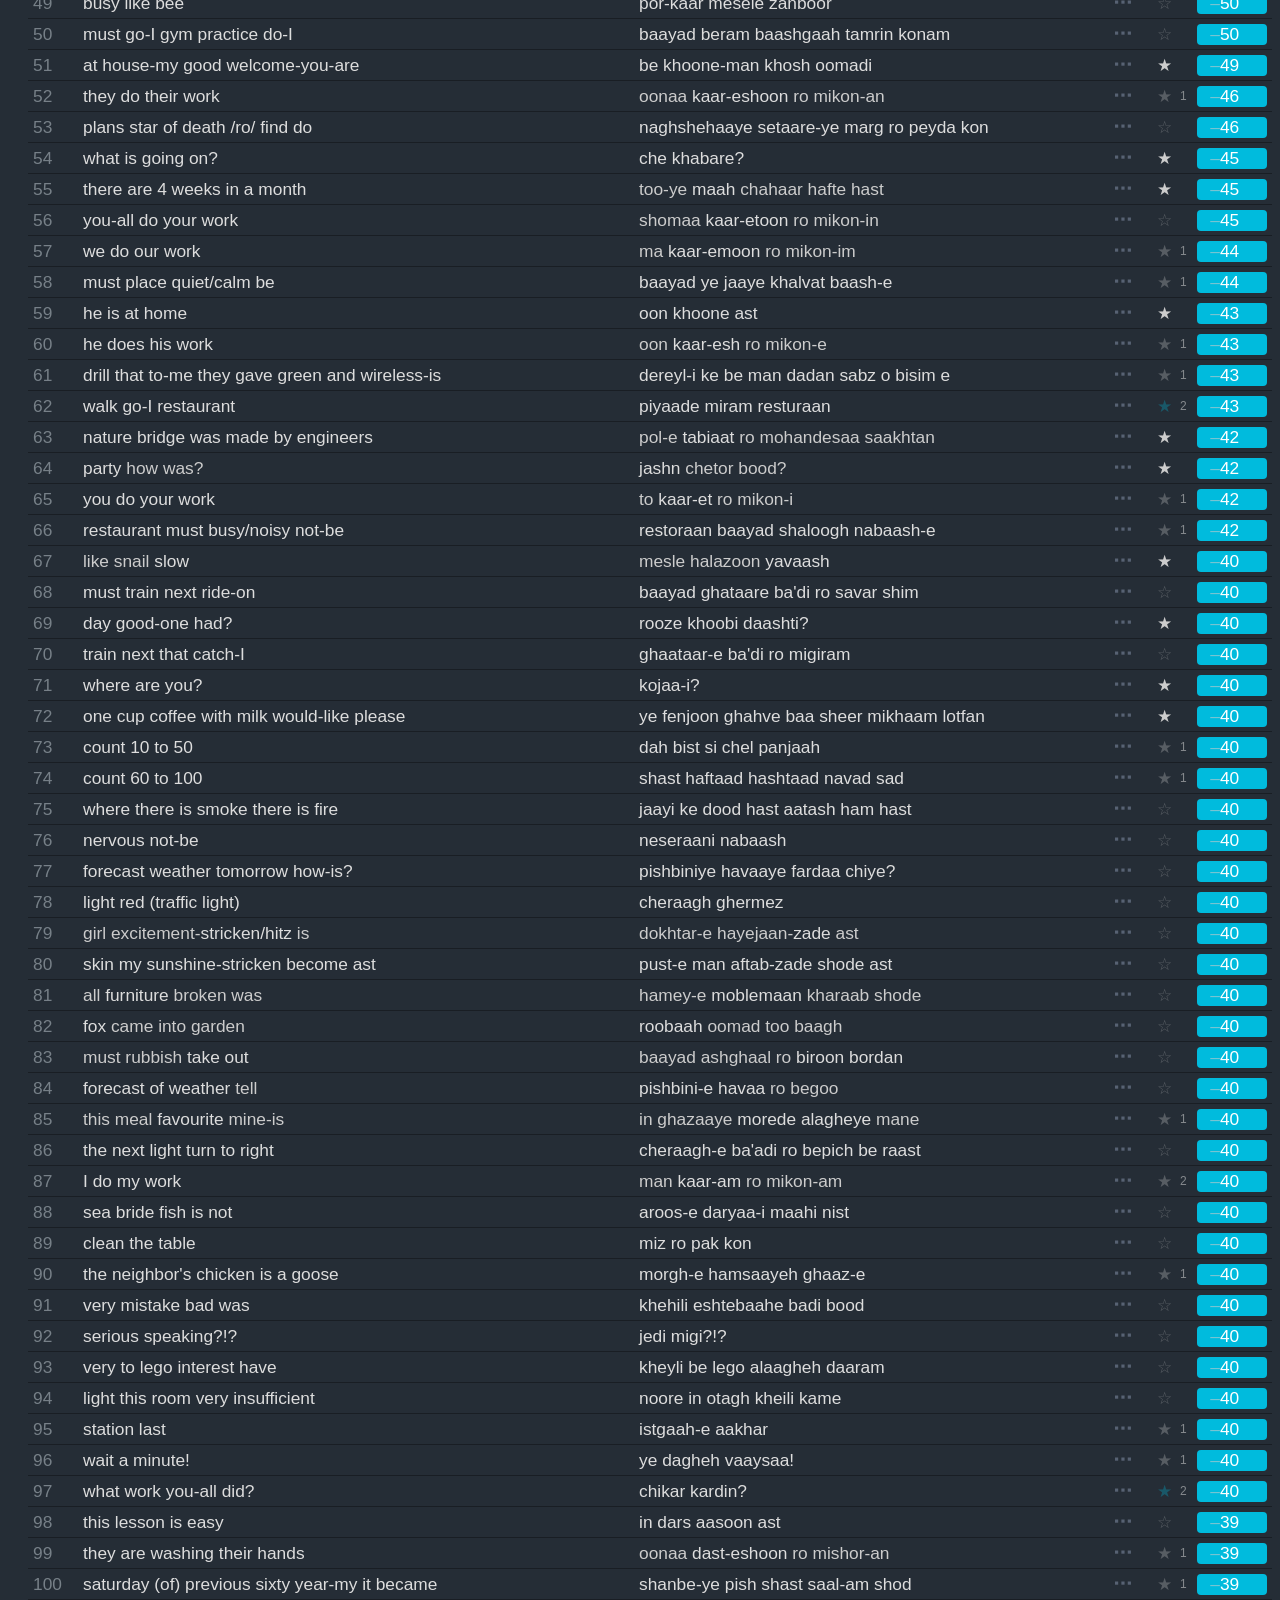
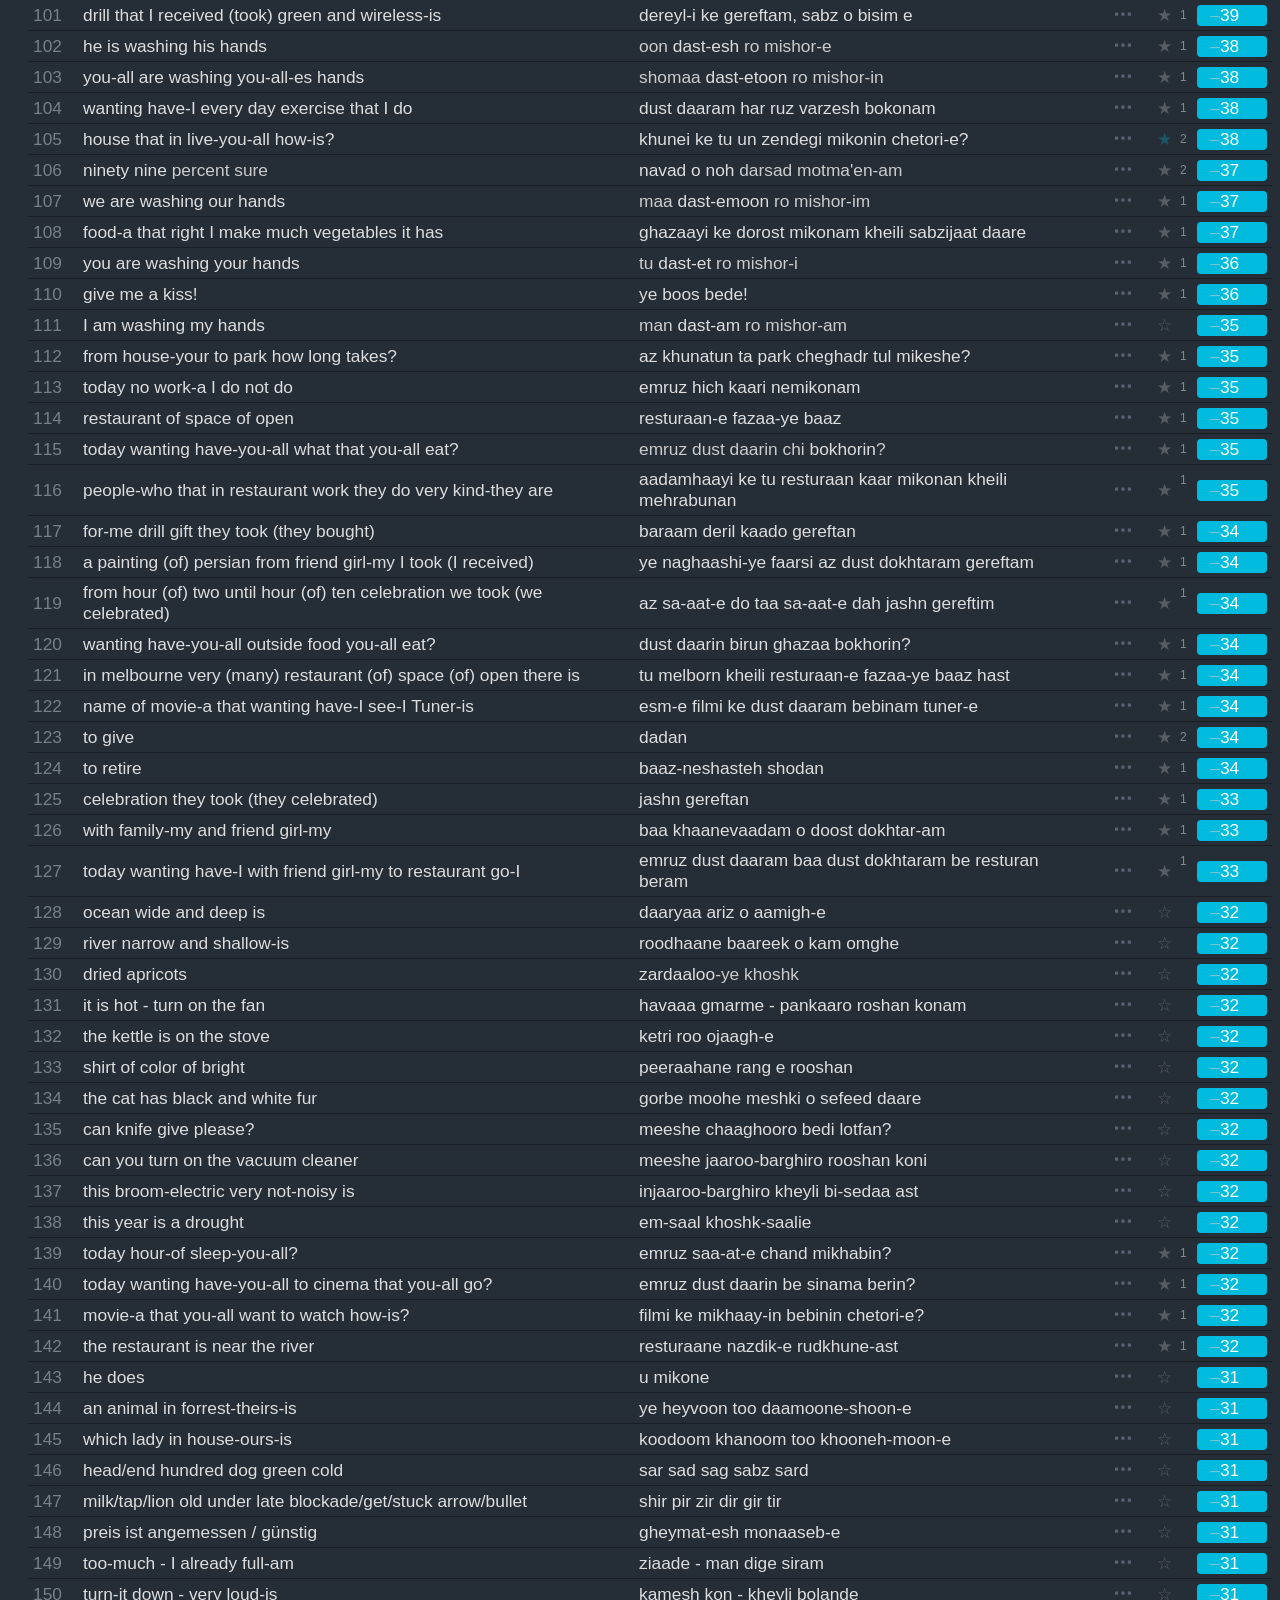
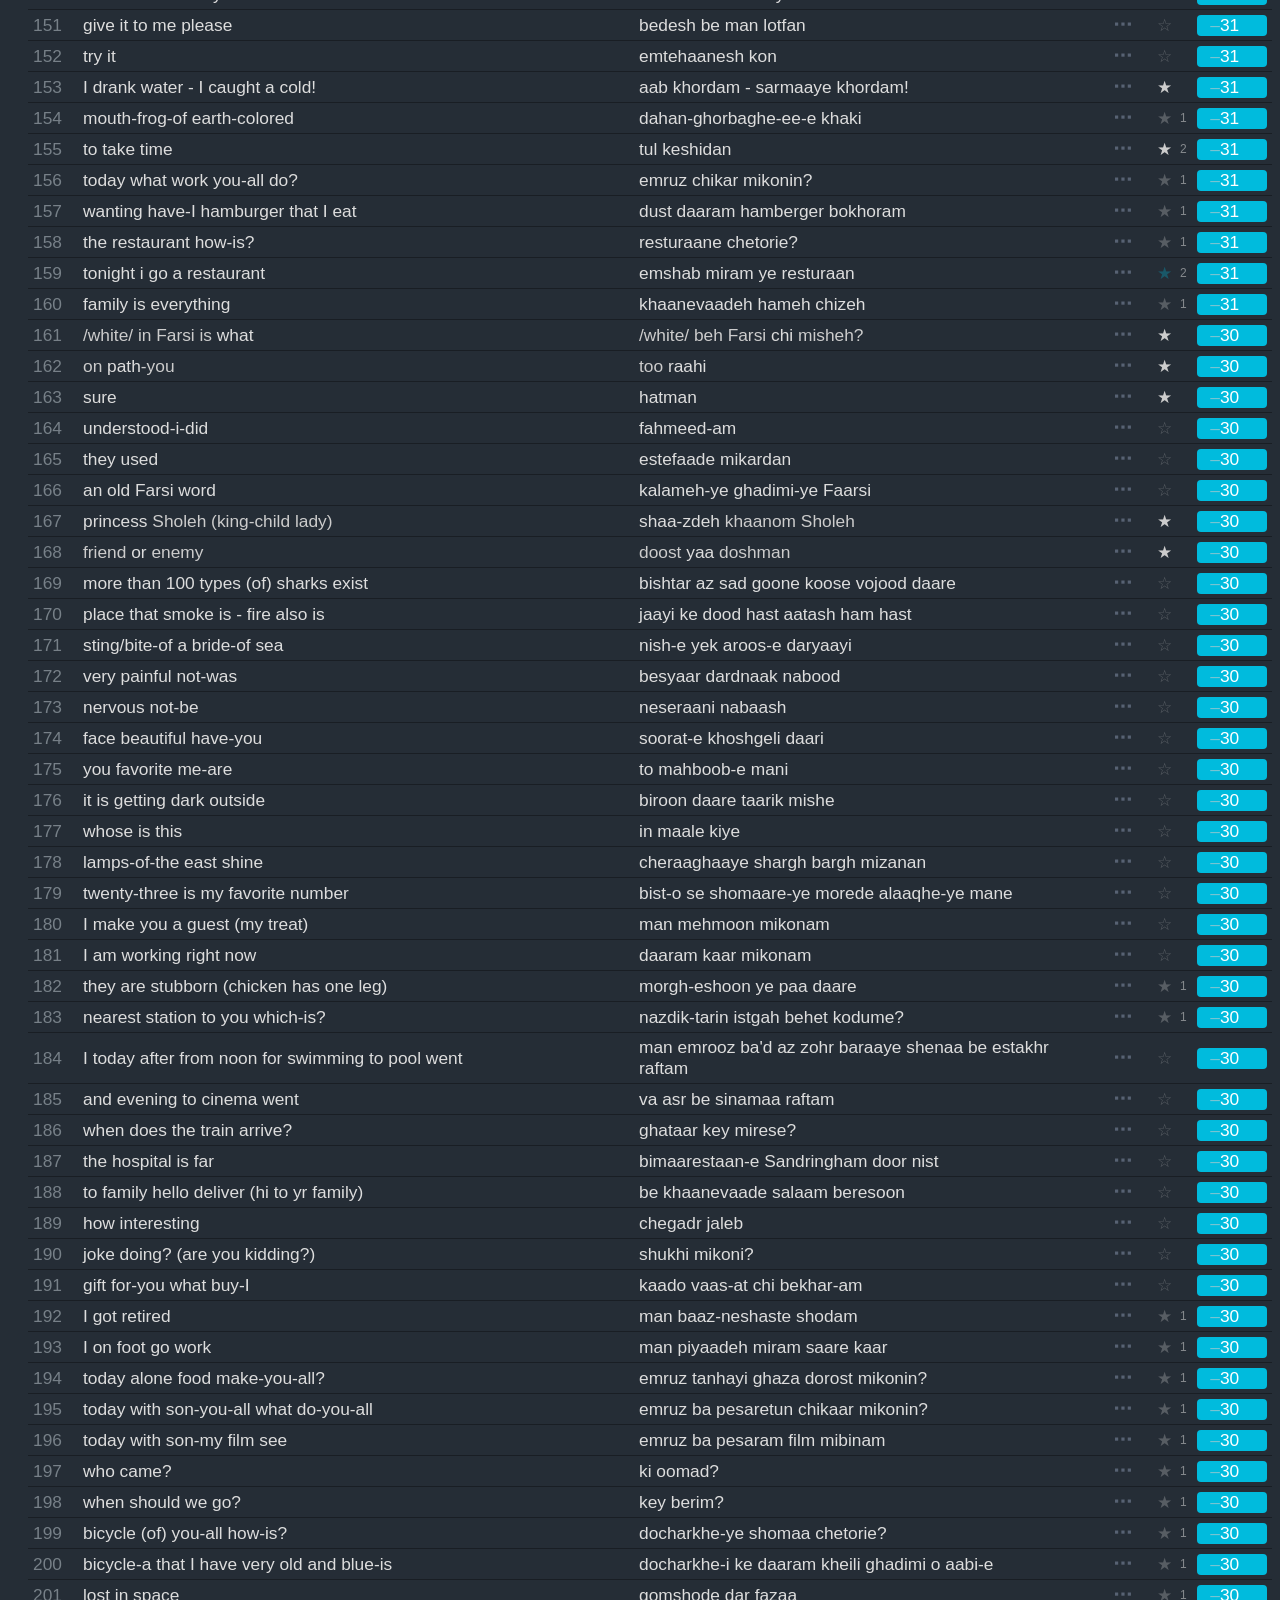
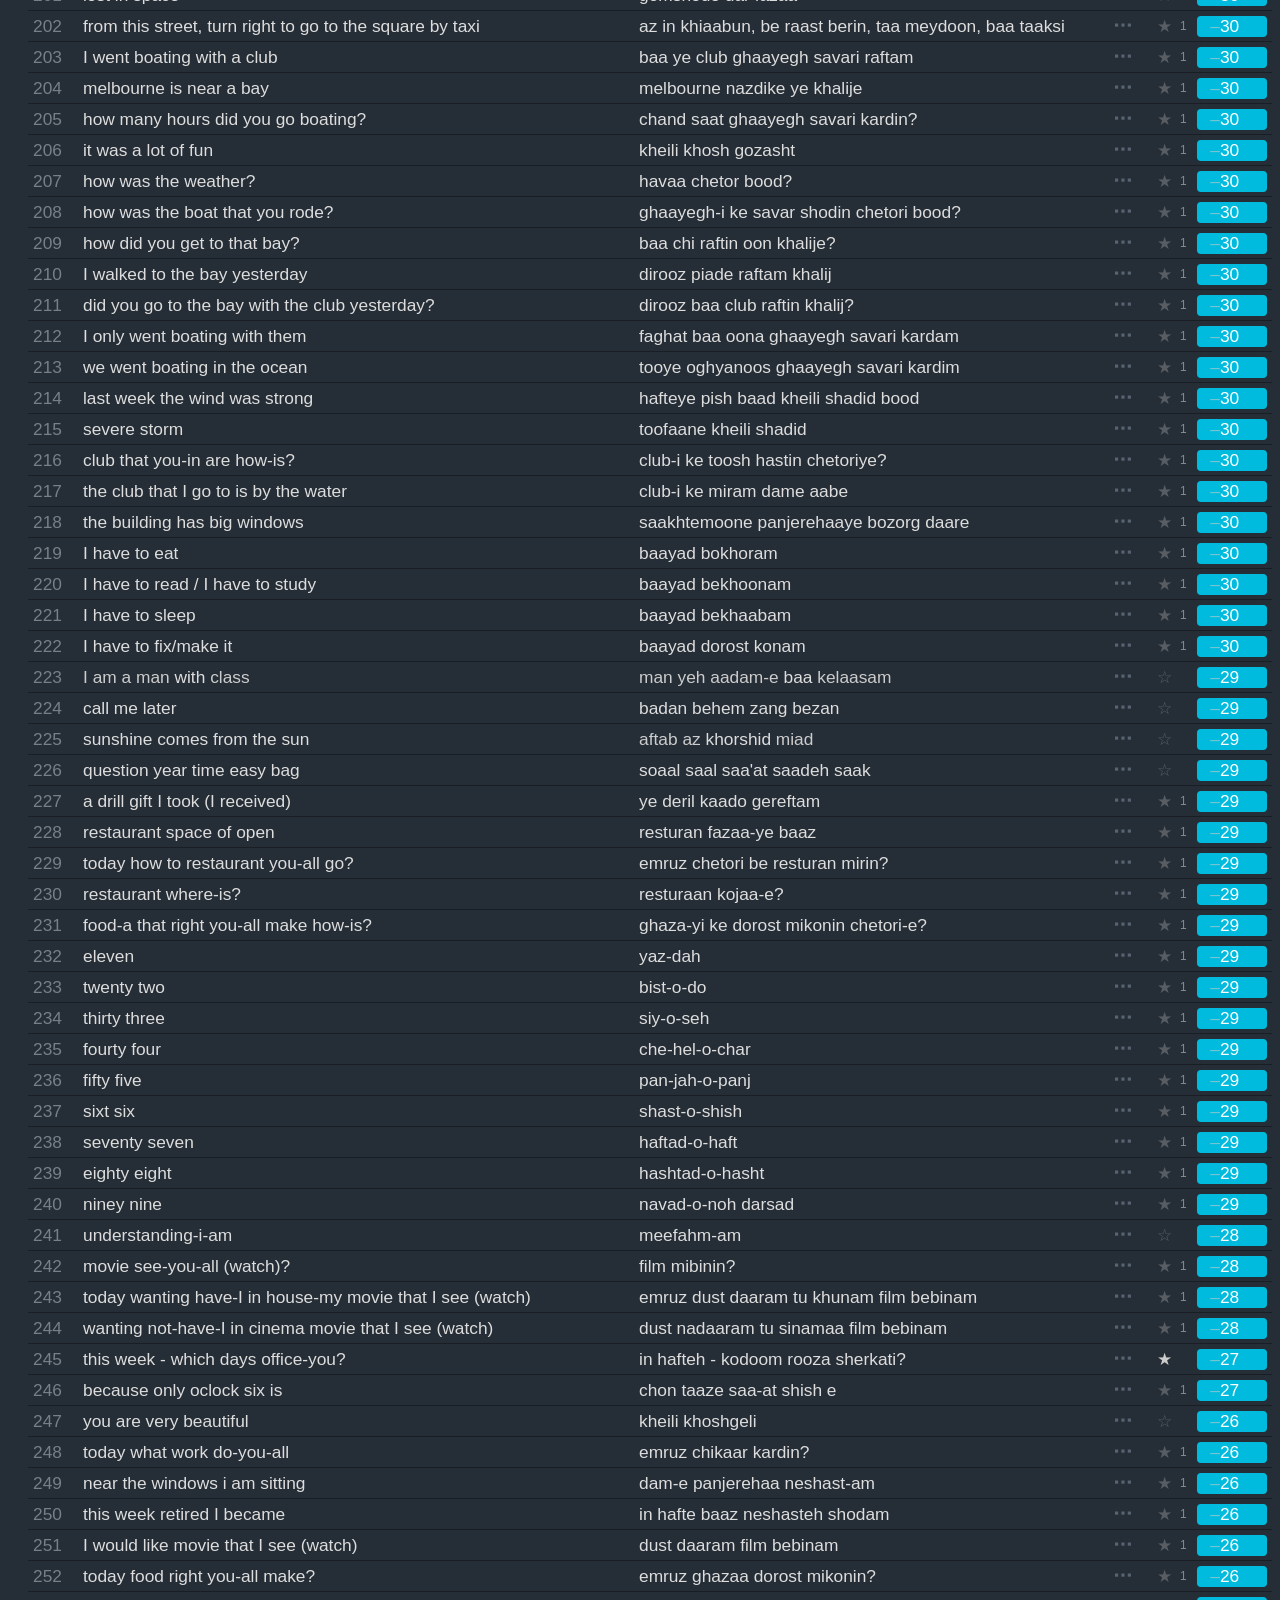
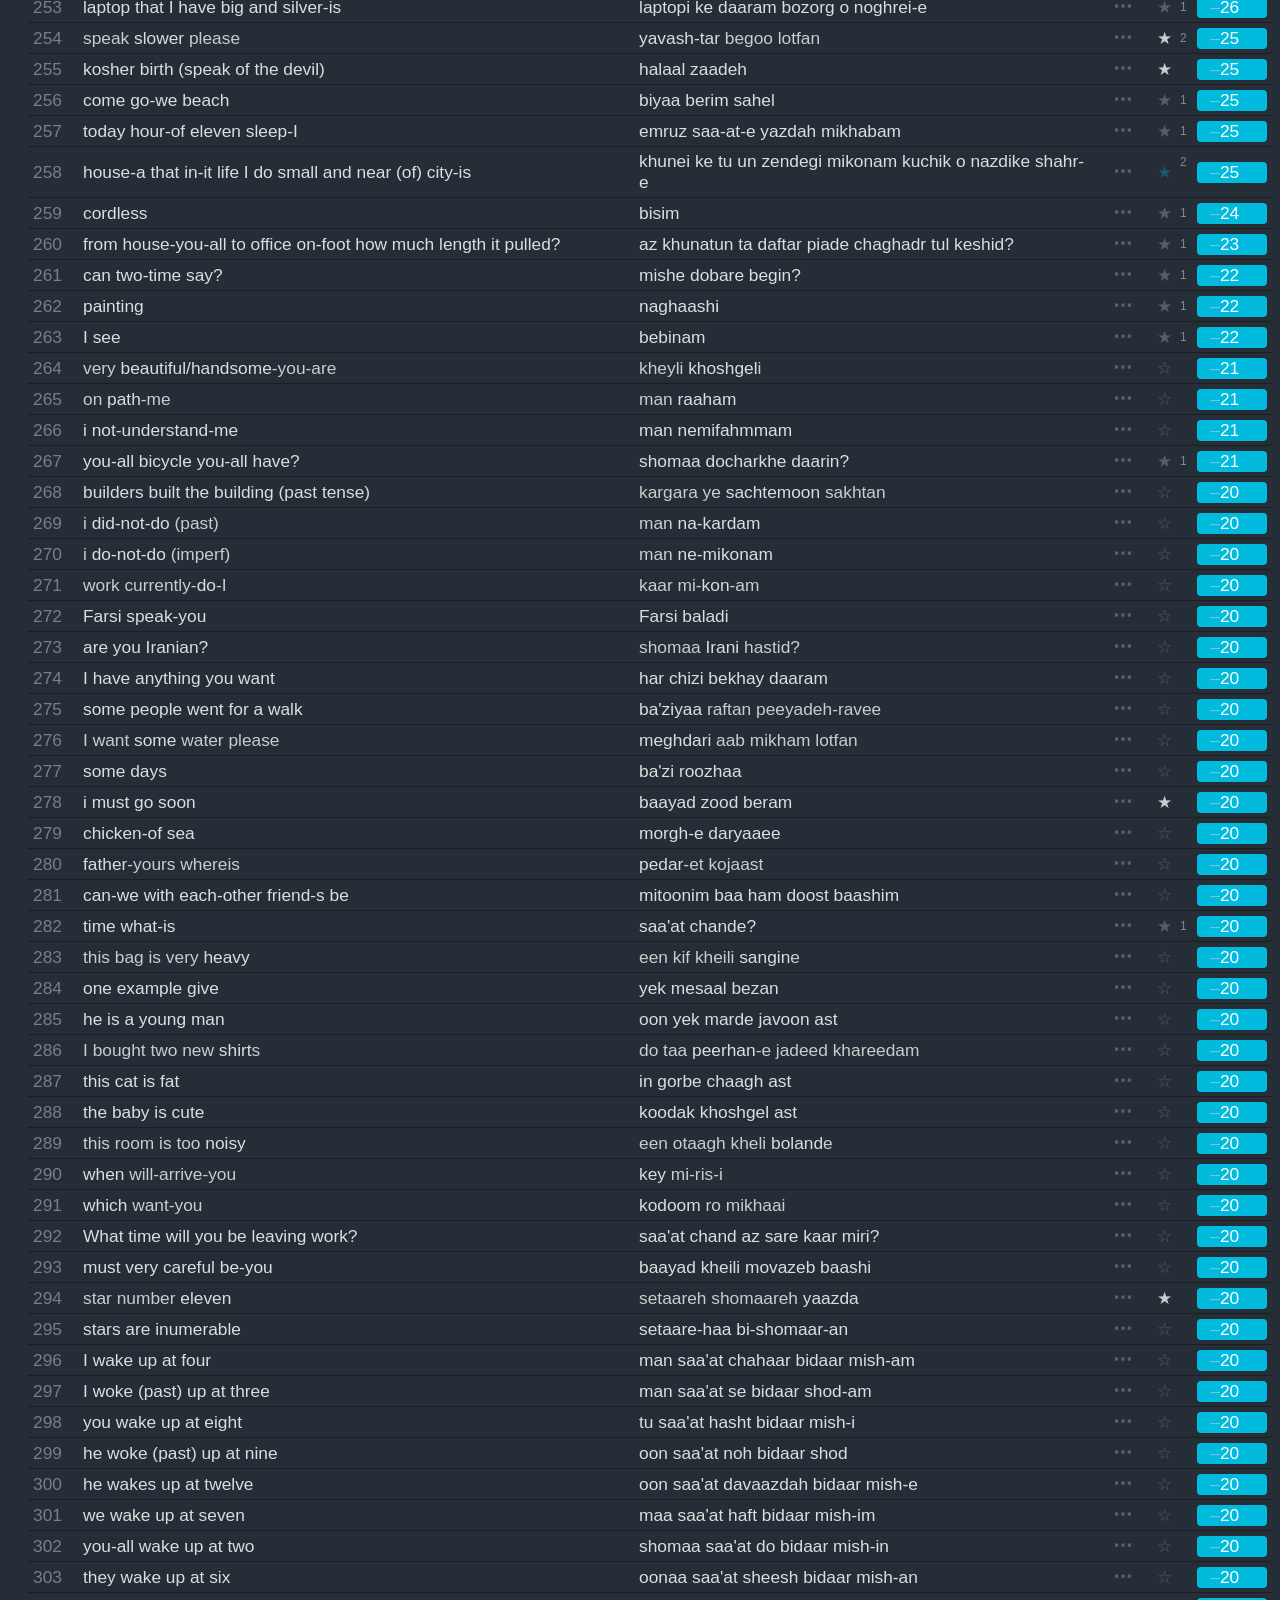
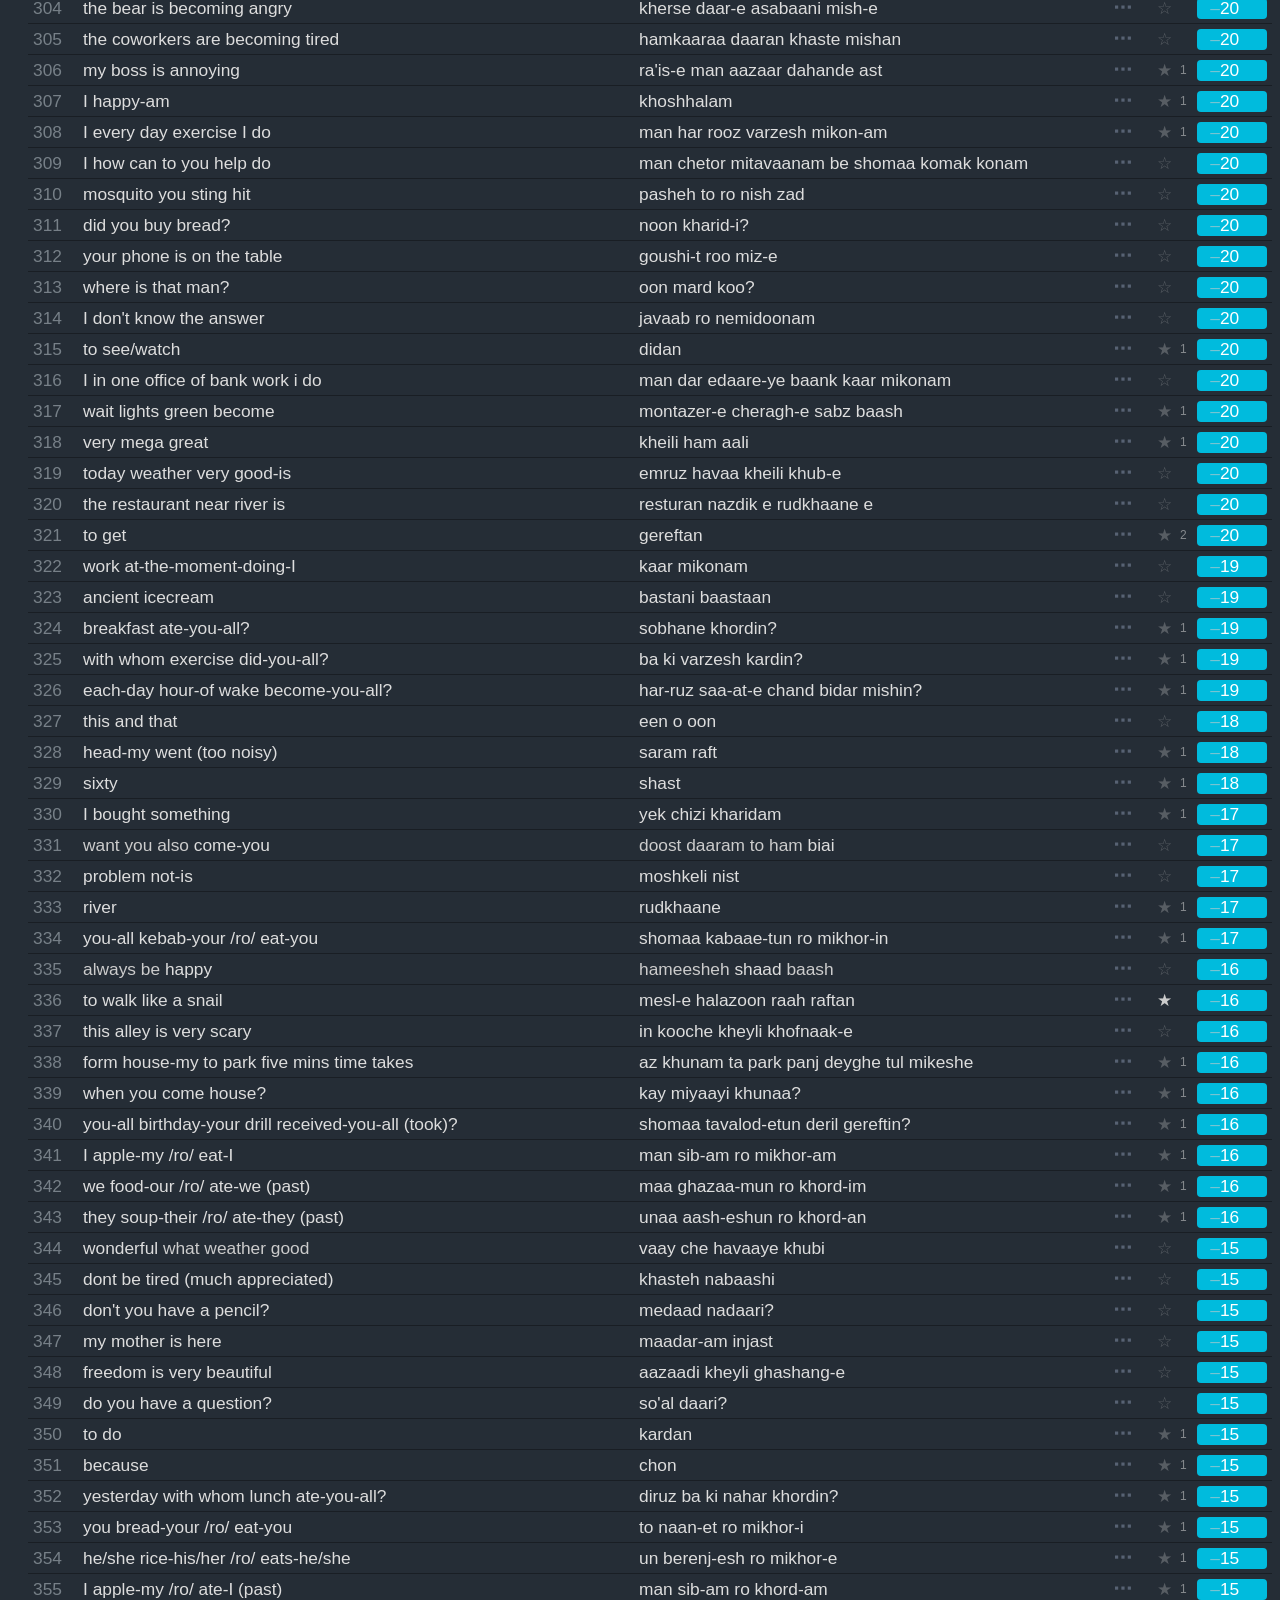
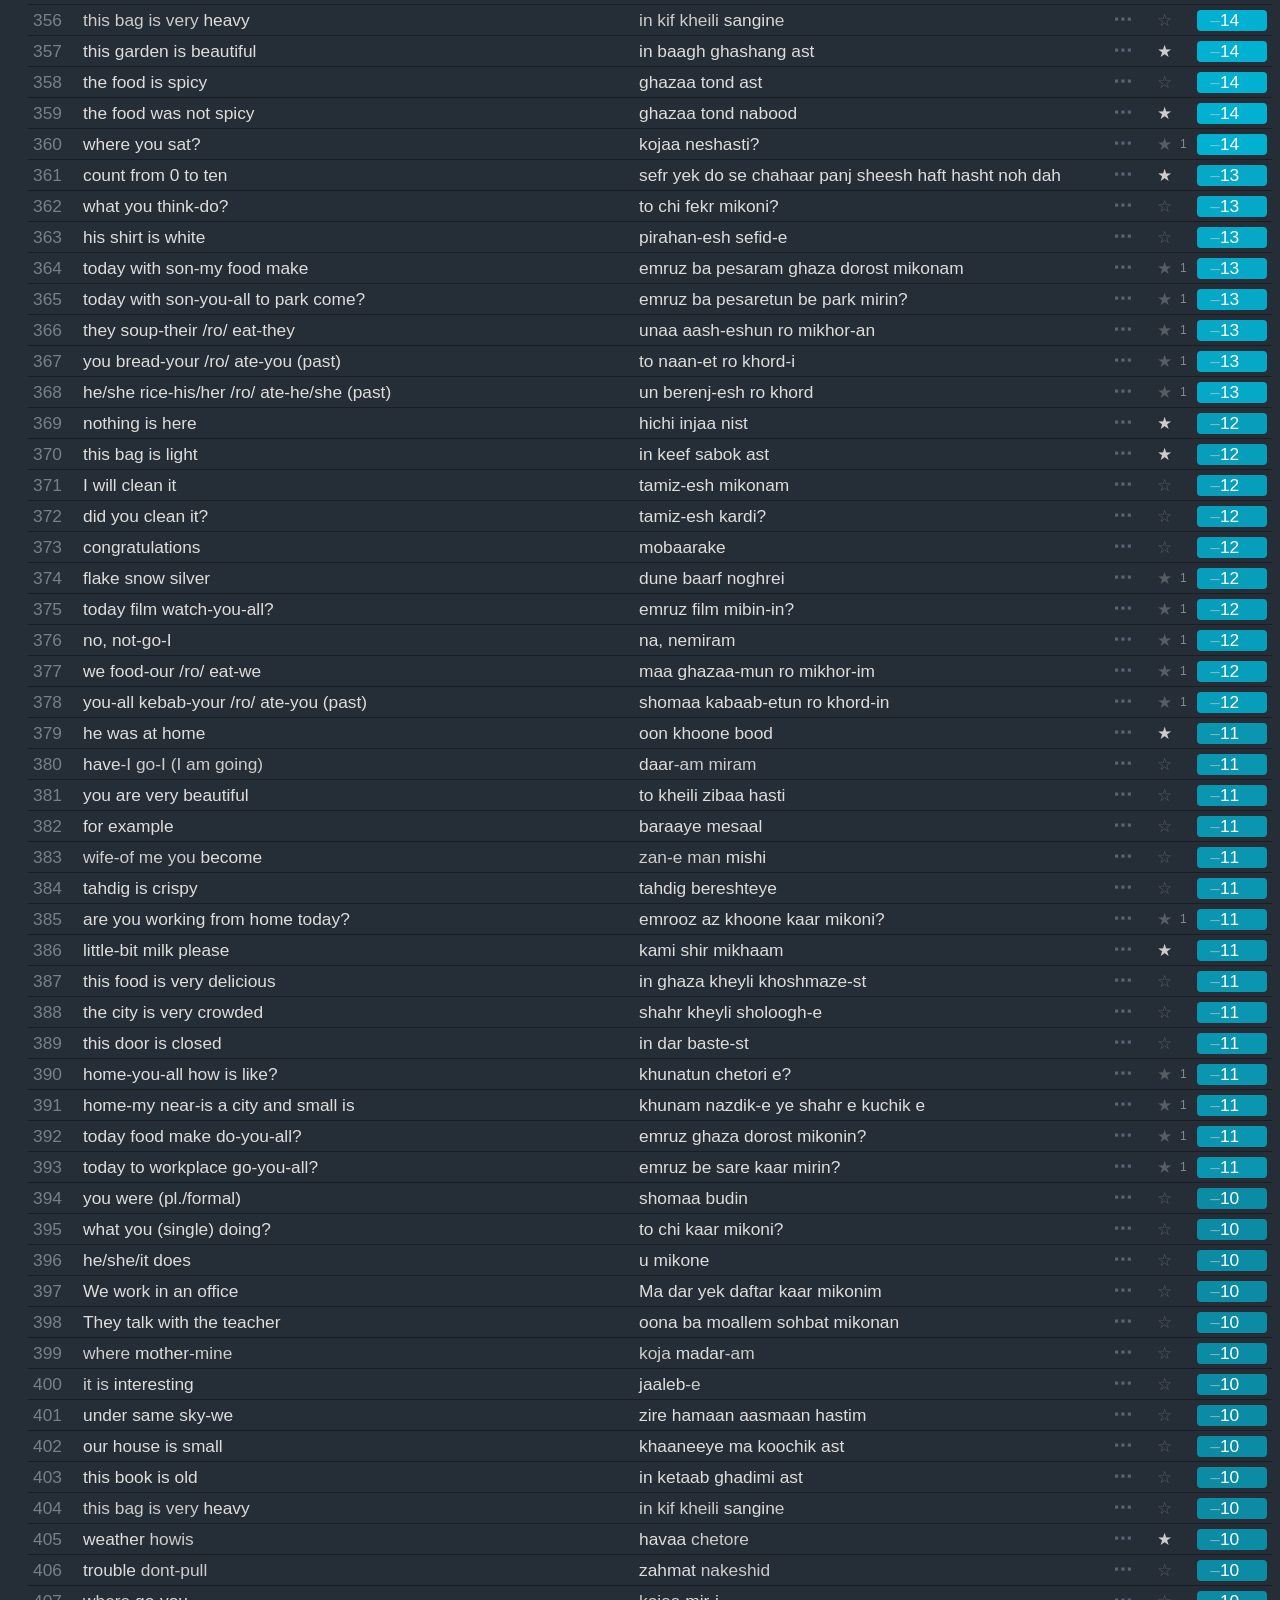
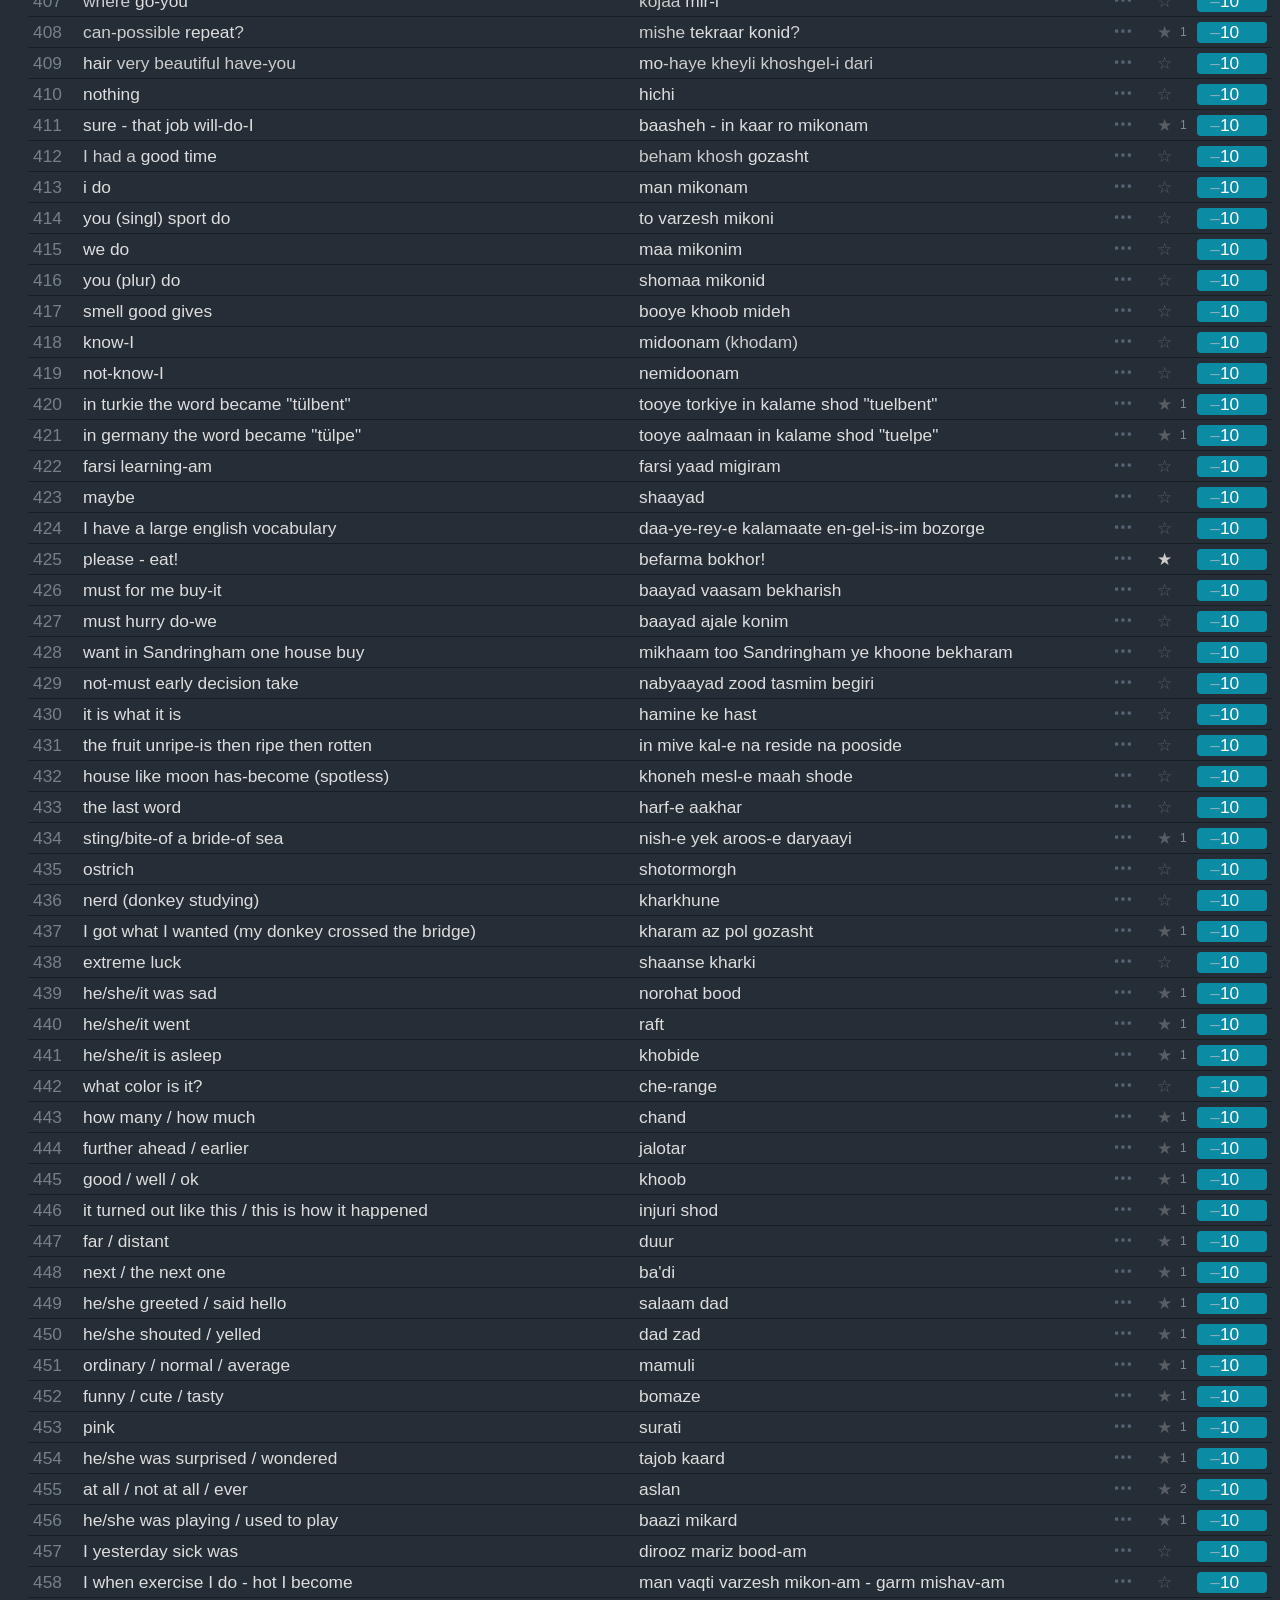
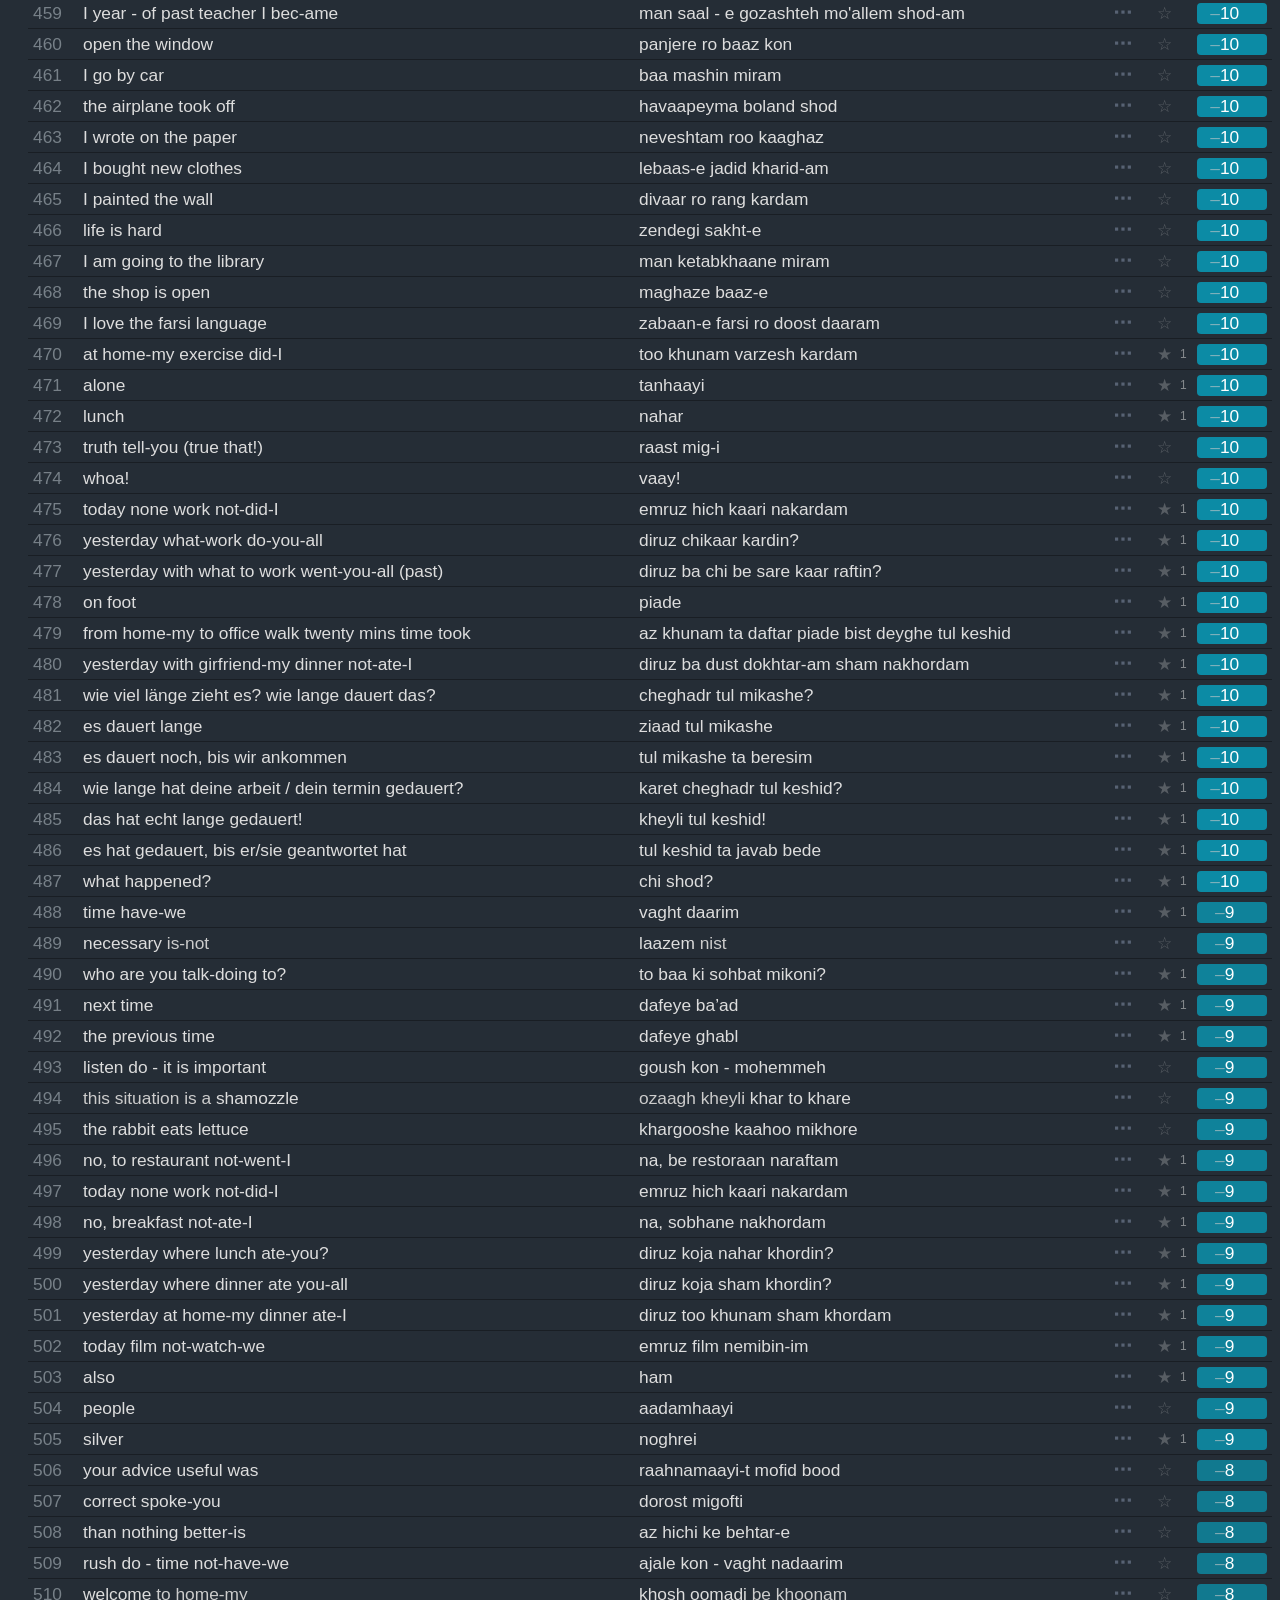
==== commit 9fb3a7f2: "Continual updates." ====
--- a/web/index.htm
+++ b/web/index.htm
@@ -16,11 +16,8 @@
 <script>
 let sVolatileOutNew = "";
 const urlParams = new URLSearchParams(window.location.search);
-const g_sIxSet = urlParams.get('sIxSet') ?? "0";
-console.log("g_sIxSet::" + g_sIxSet);
-let asPages = ["data/sakhtiData.0", "data/groopData.0", "data/vocabFarsi.0", "data/studyTimerData"];
+let asPages = ["data/sakhtiData", "data/groopData", "data/vocabFarsi", "data/studyTimerData"];
 for (let ix = 0; ix < asPages.length; ix++) {
-    //sVolatileOutNew += "<" + "script type=\'text/javascript\' src=\'" + asPages[ix] + "." + g_sIxSet + ".js?refresh=";
     sVolatileOutNew += "<" + "script type=\'text/javascript\' src=\'" + asPages[ix] + ".js?refresh=";
     sVolatileOutNew += (Math.round(Math.random() * 10000)) + "\'>" + "<" + "/" + "script>\n";
 }
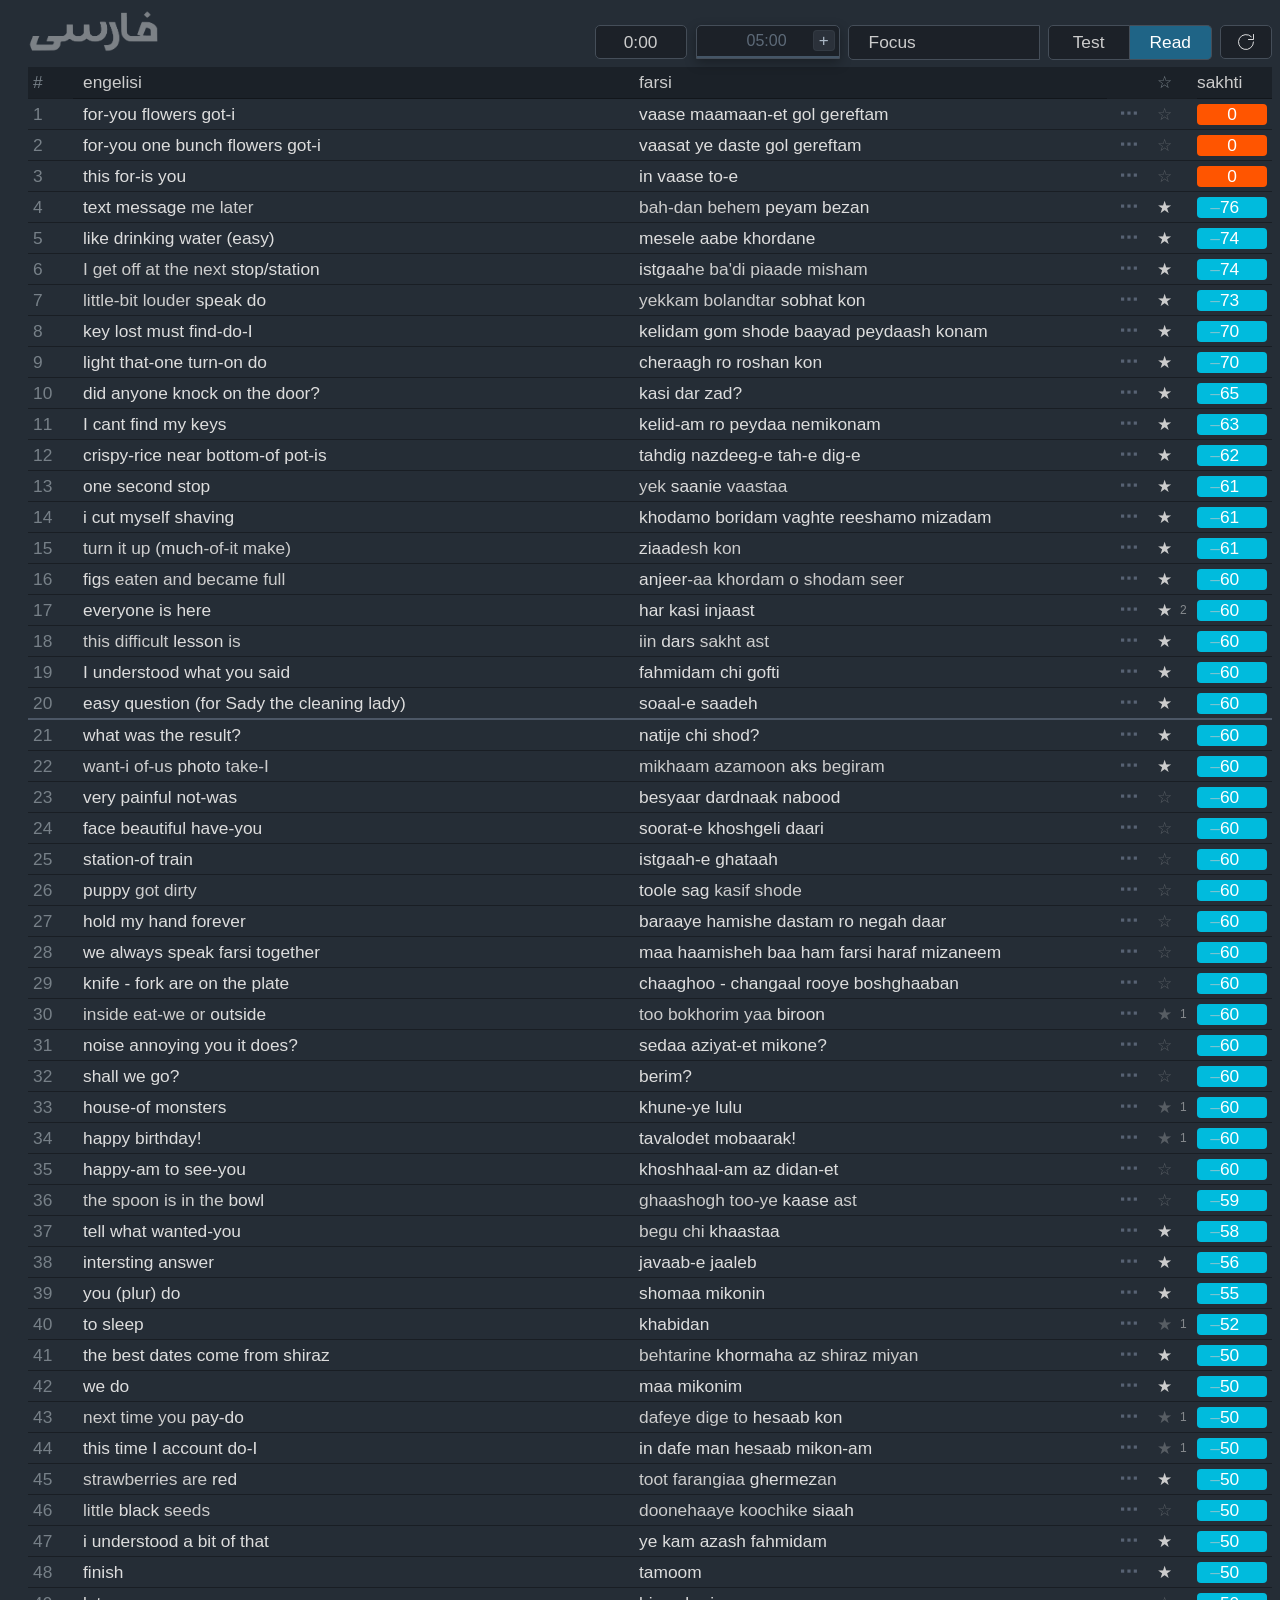
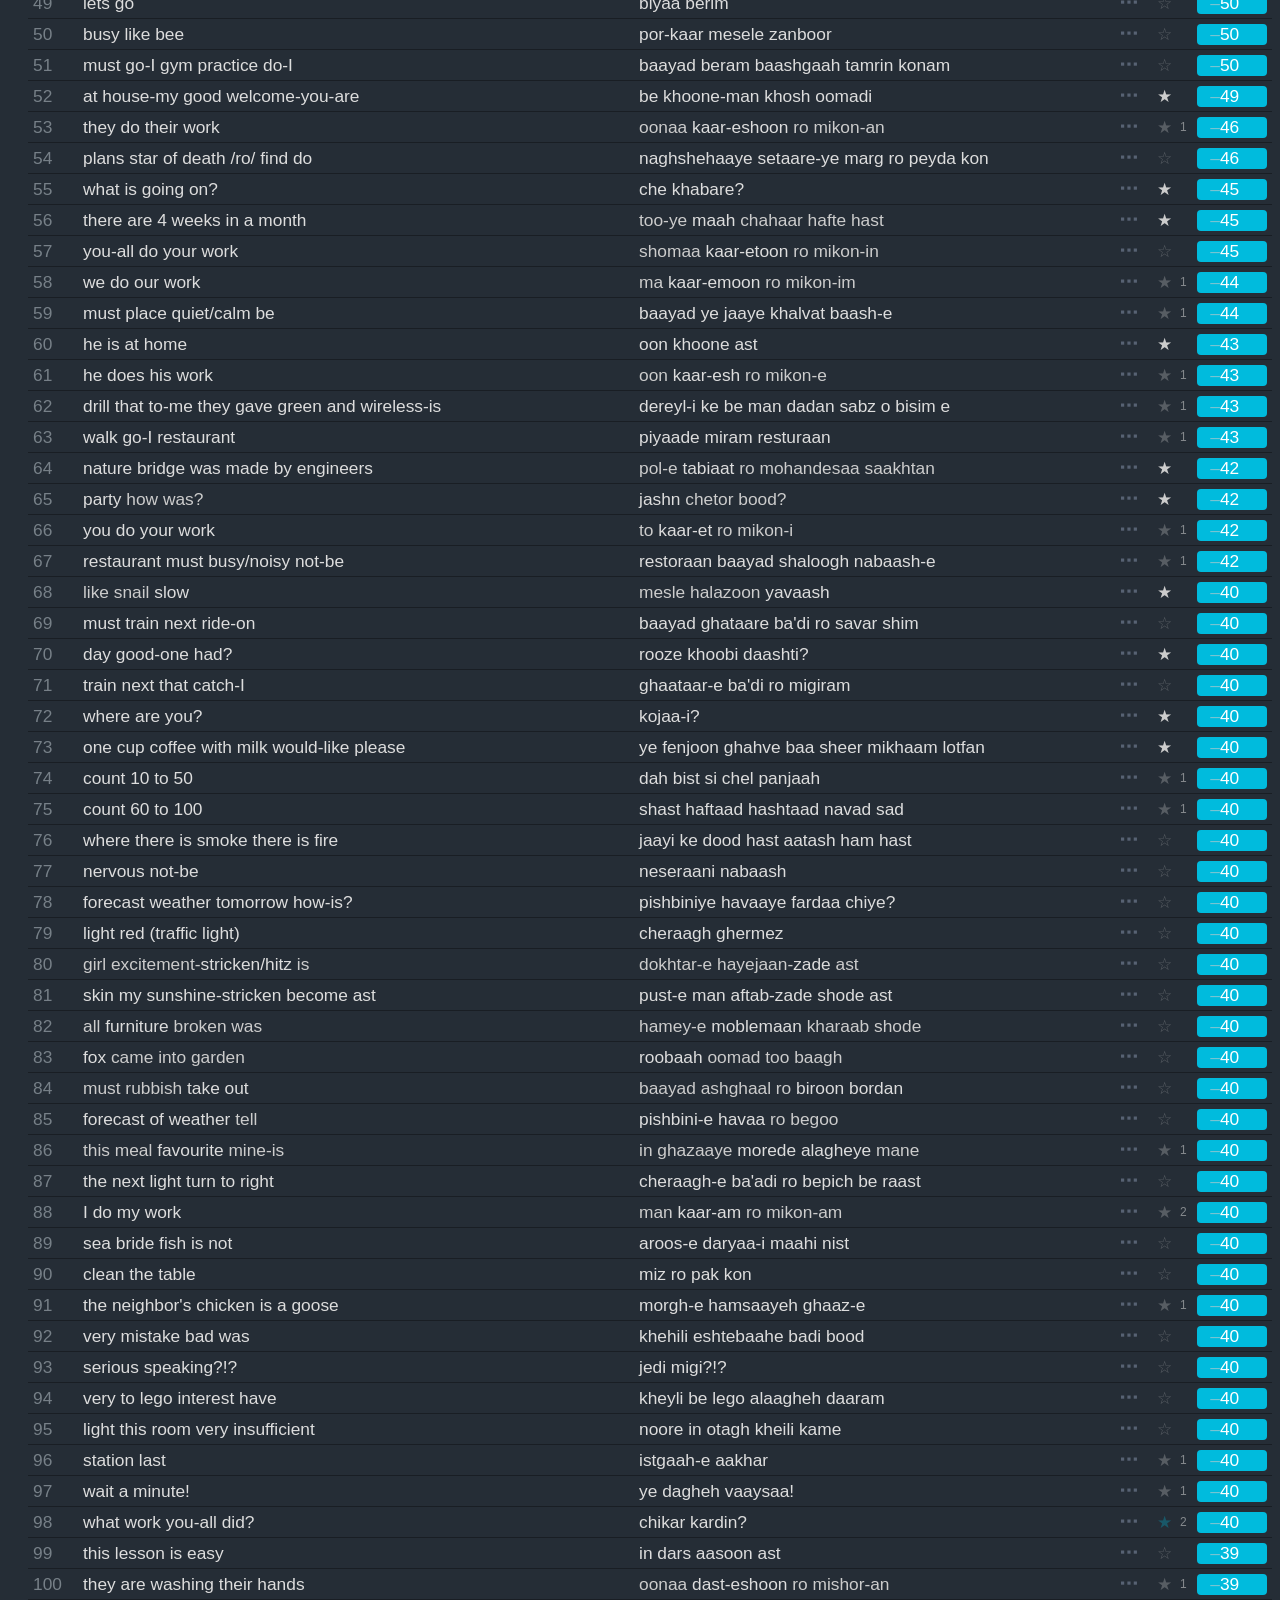
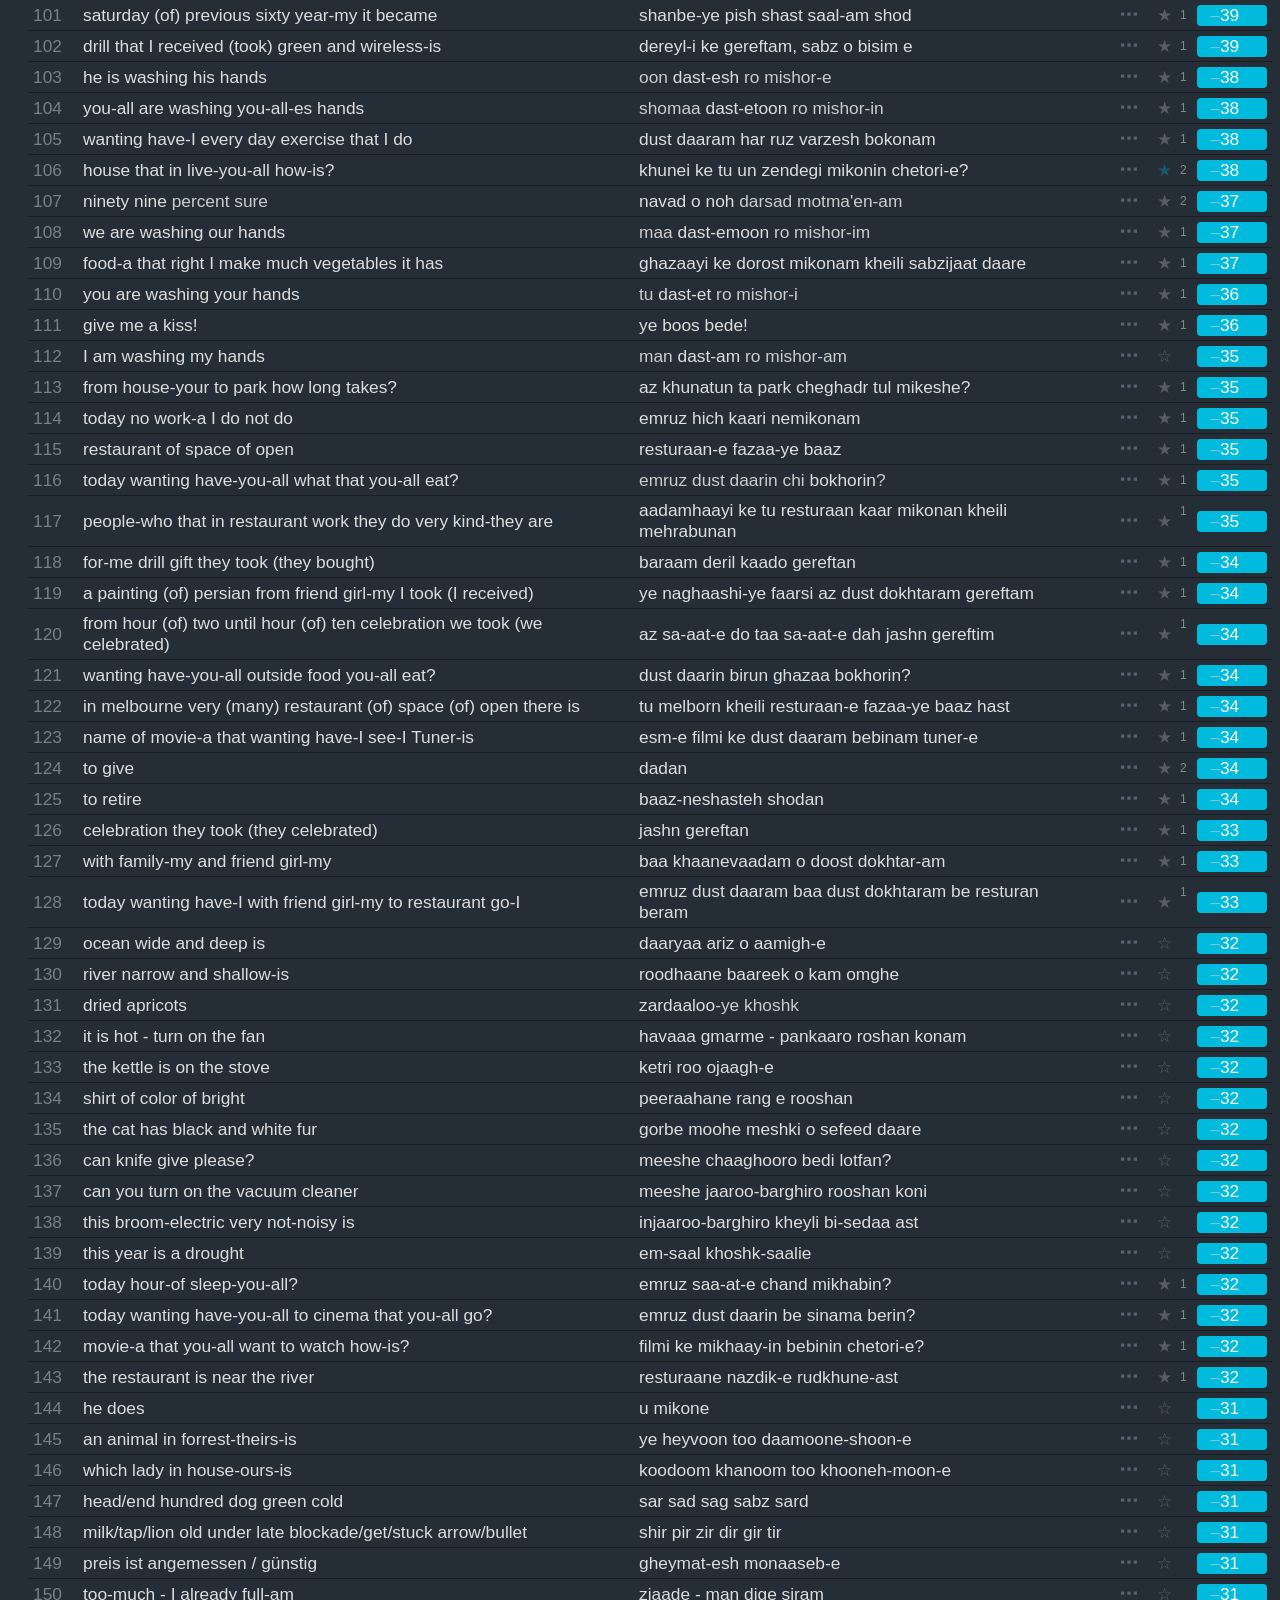
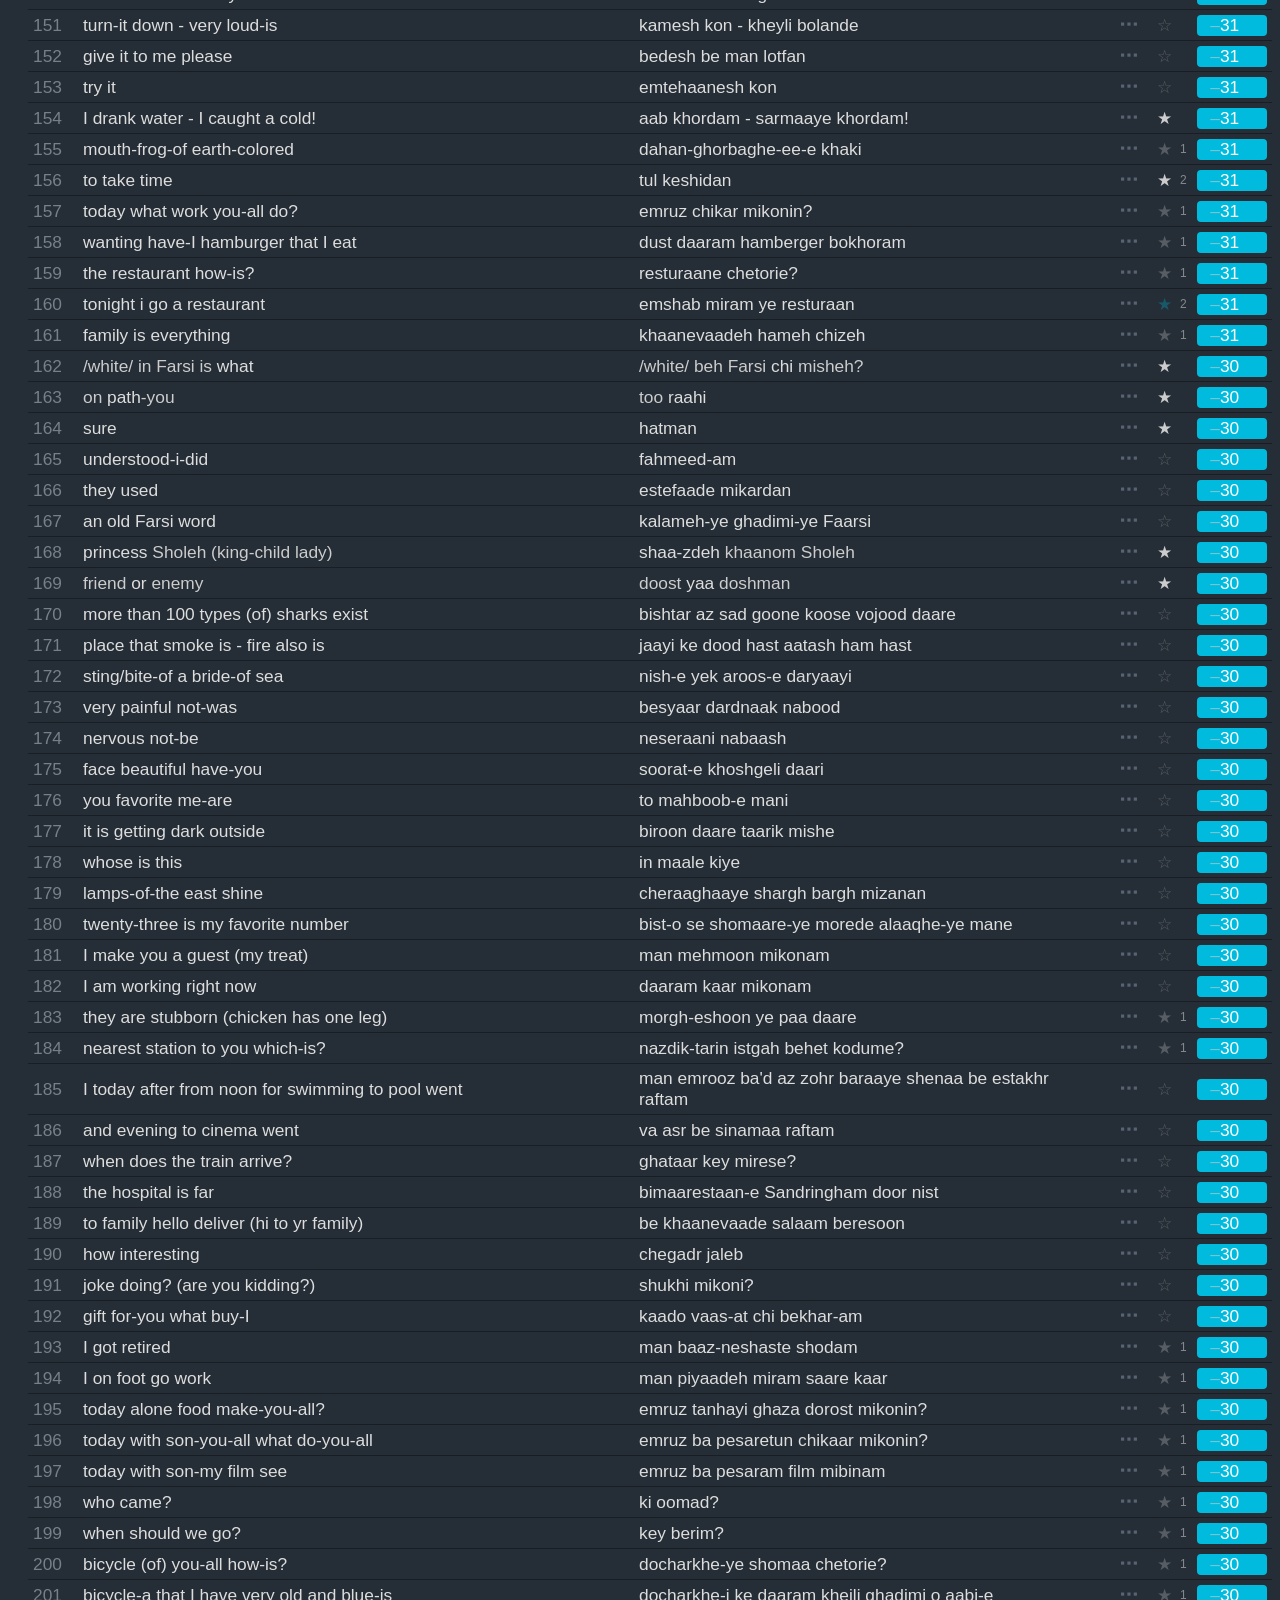
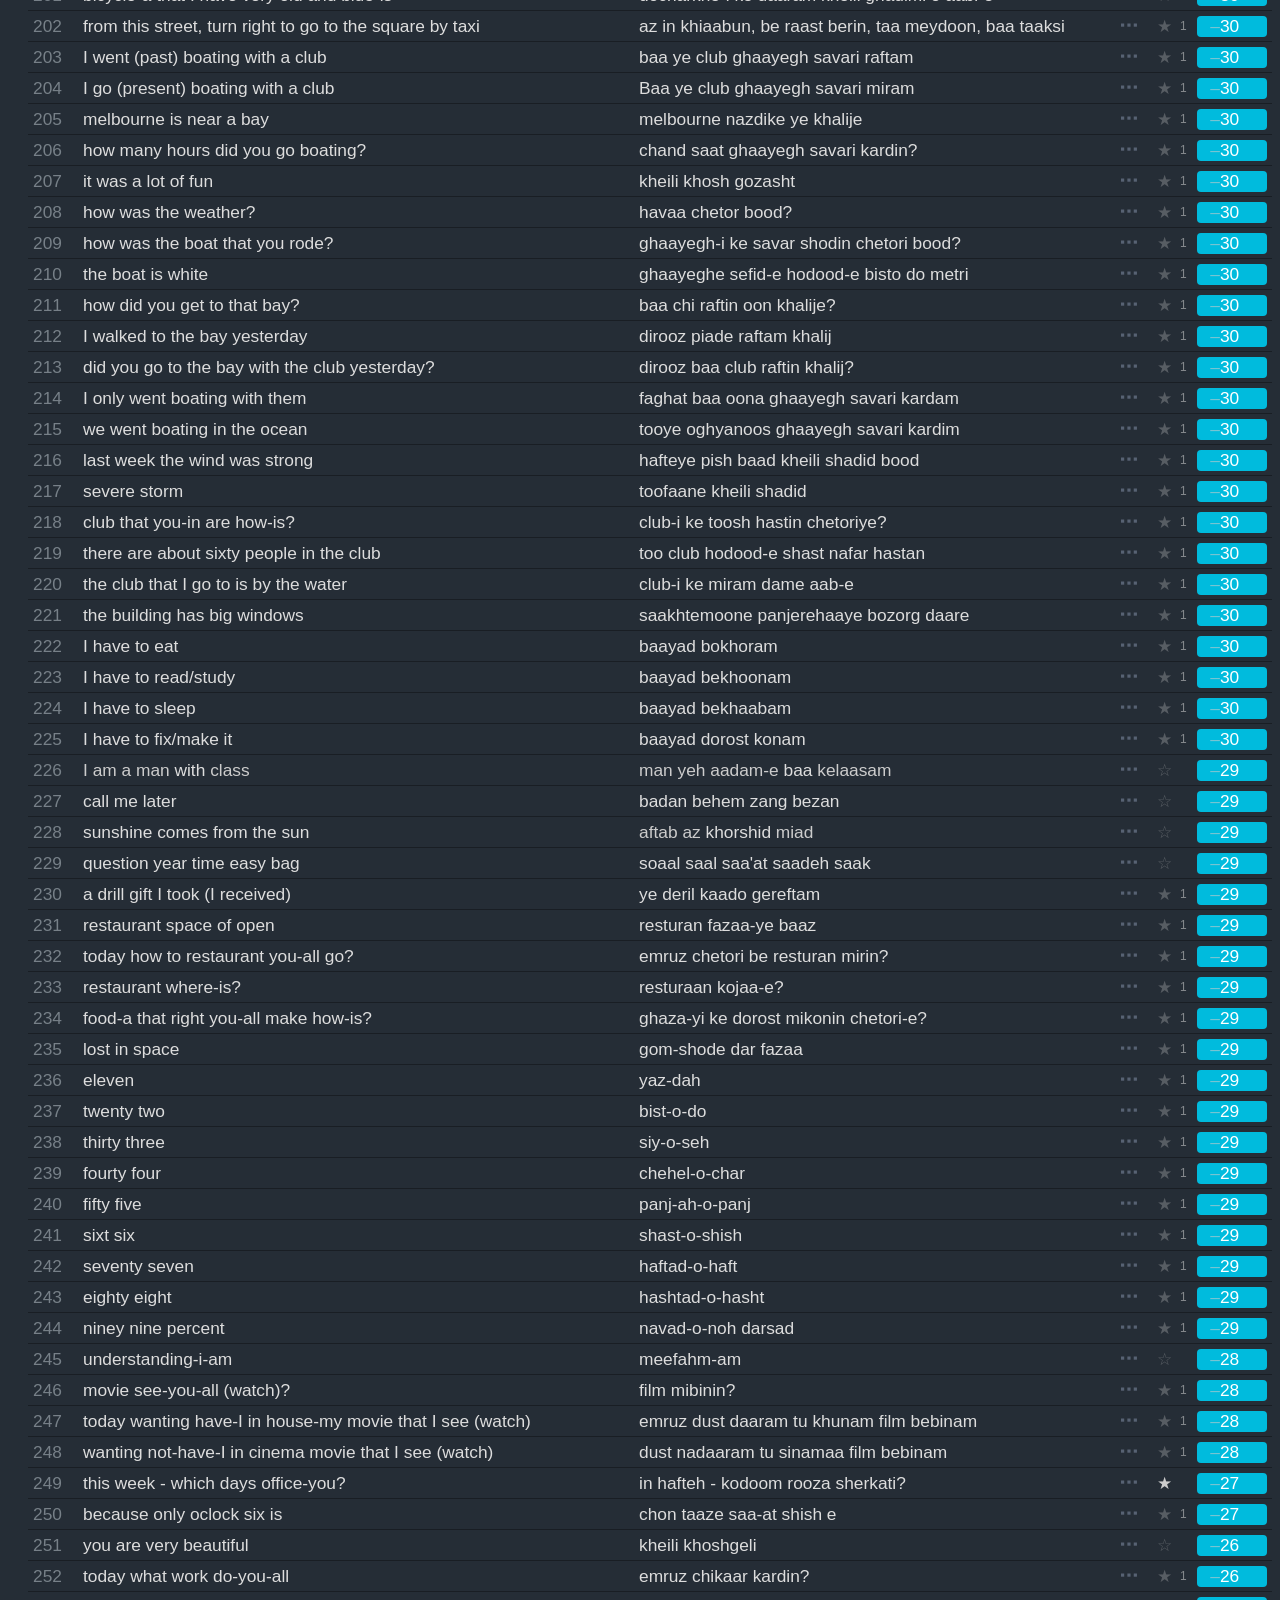
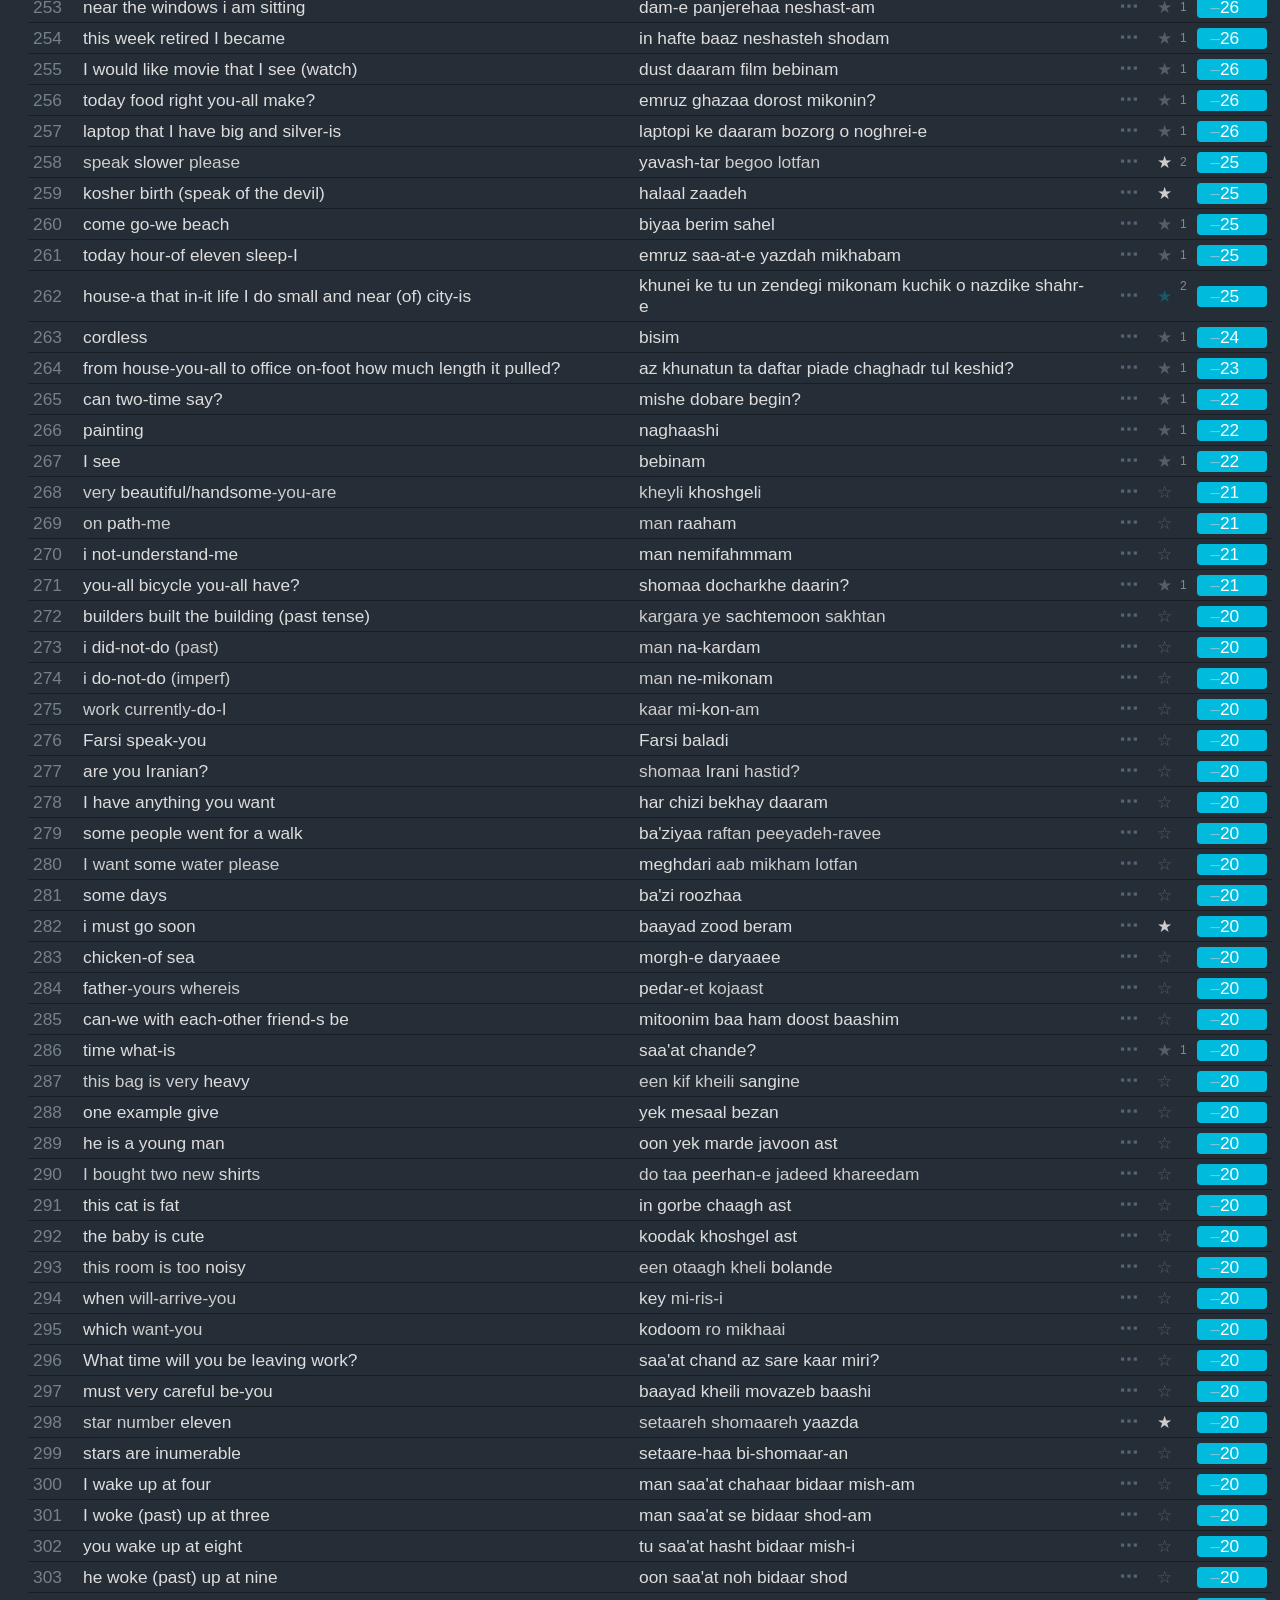
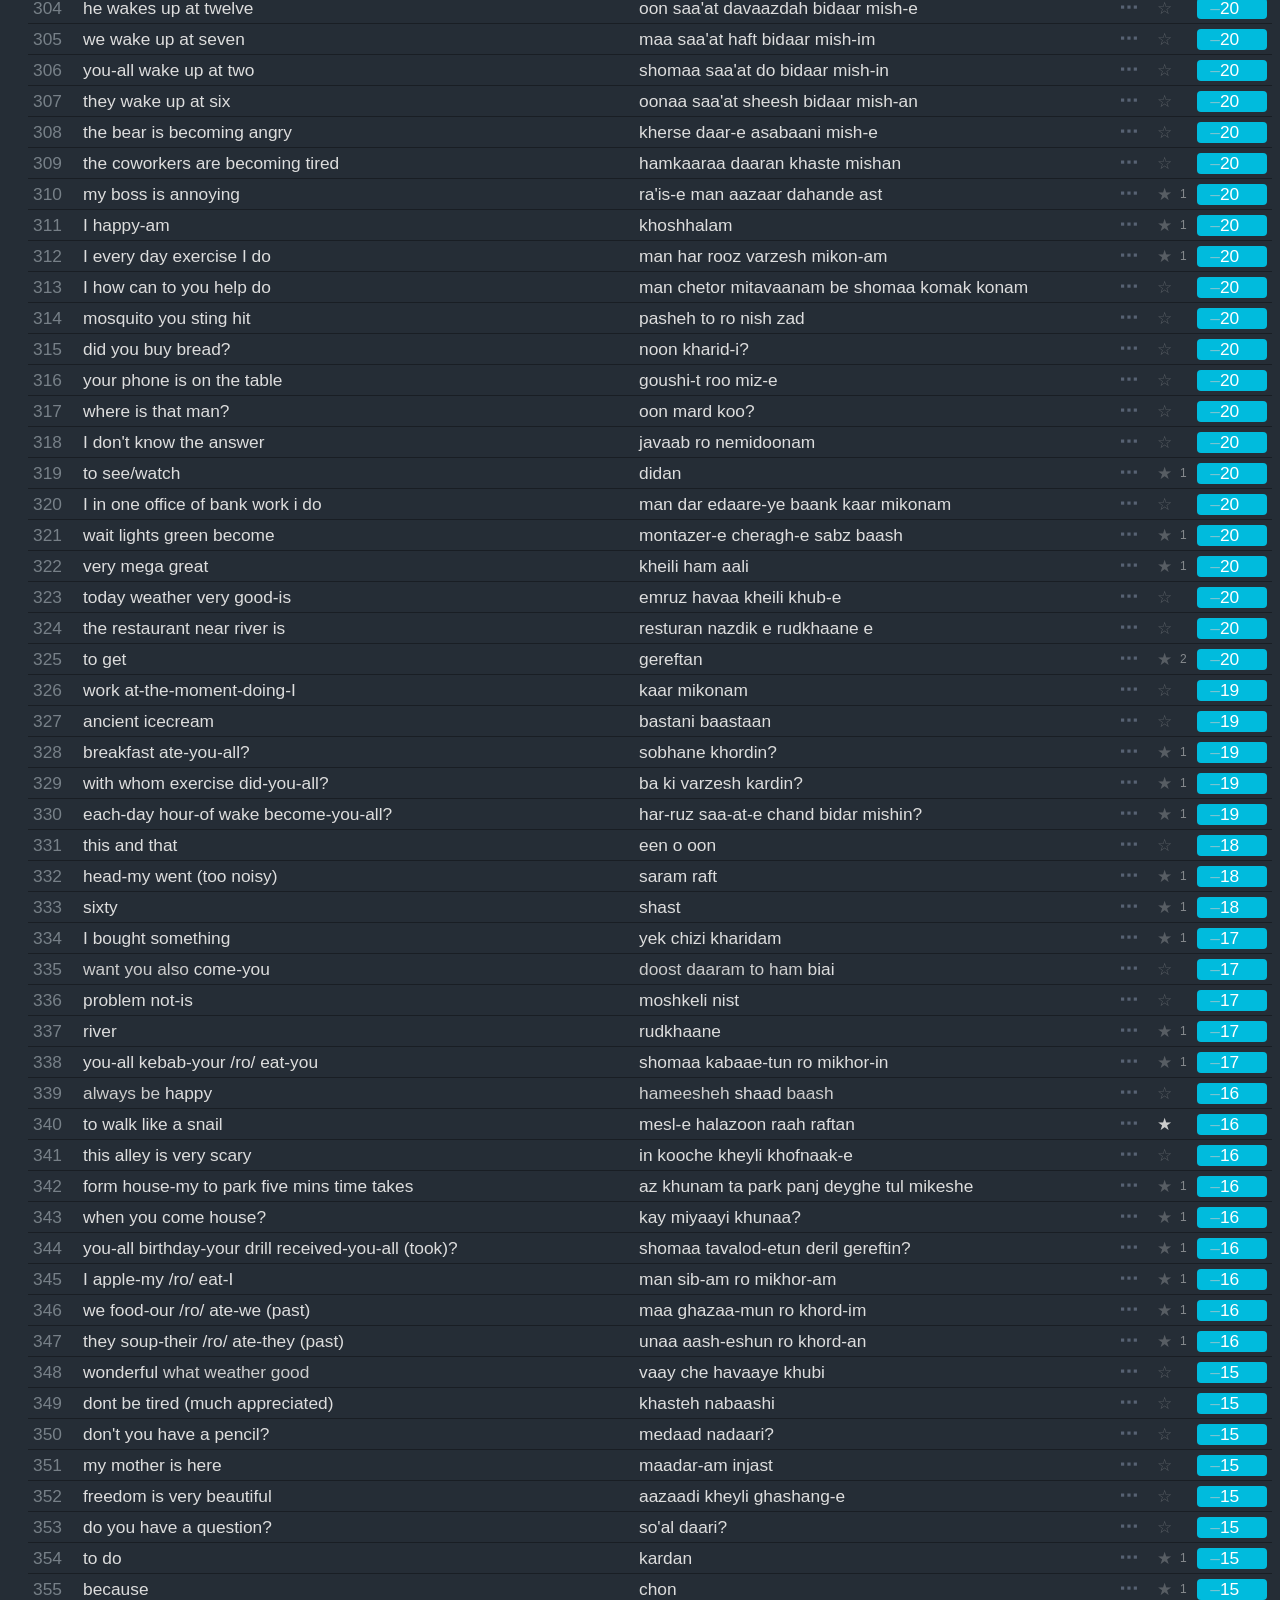
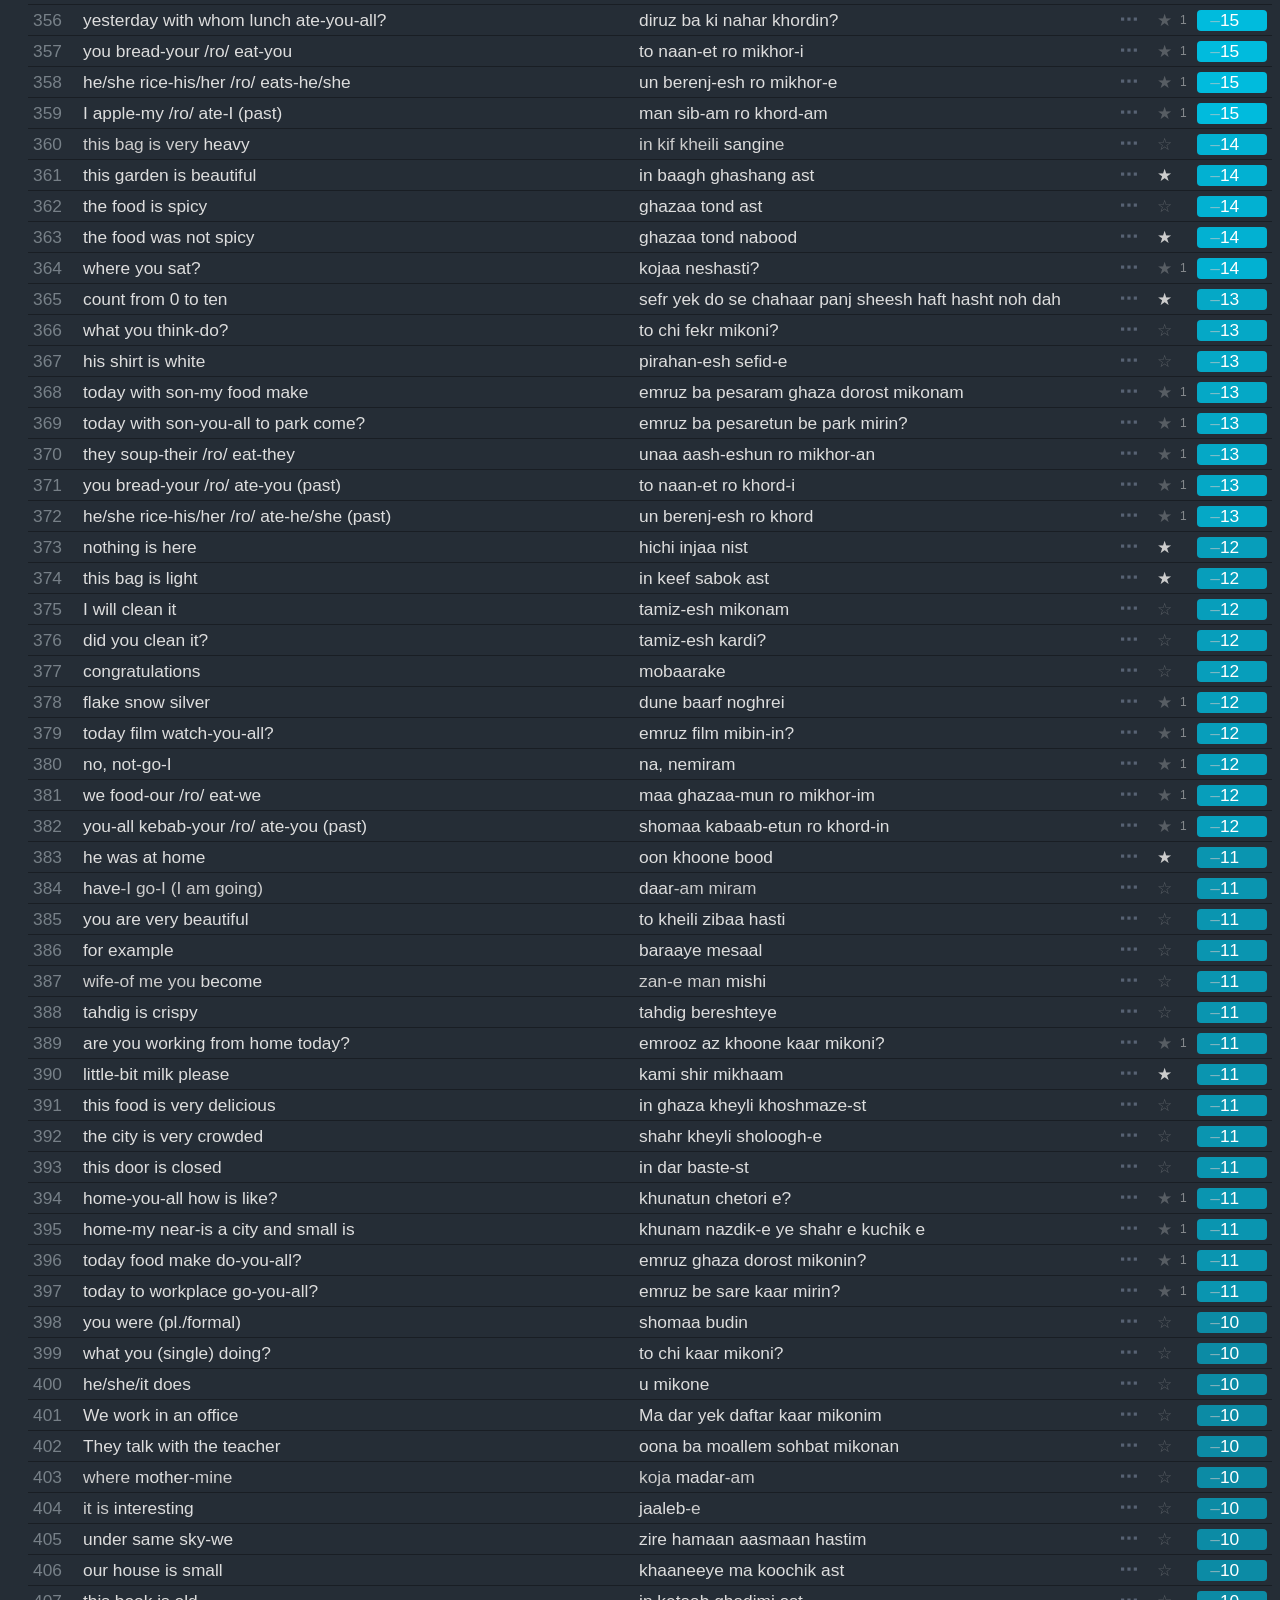
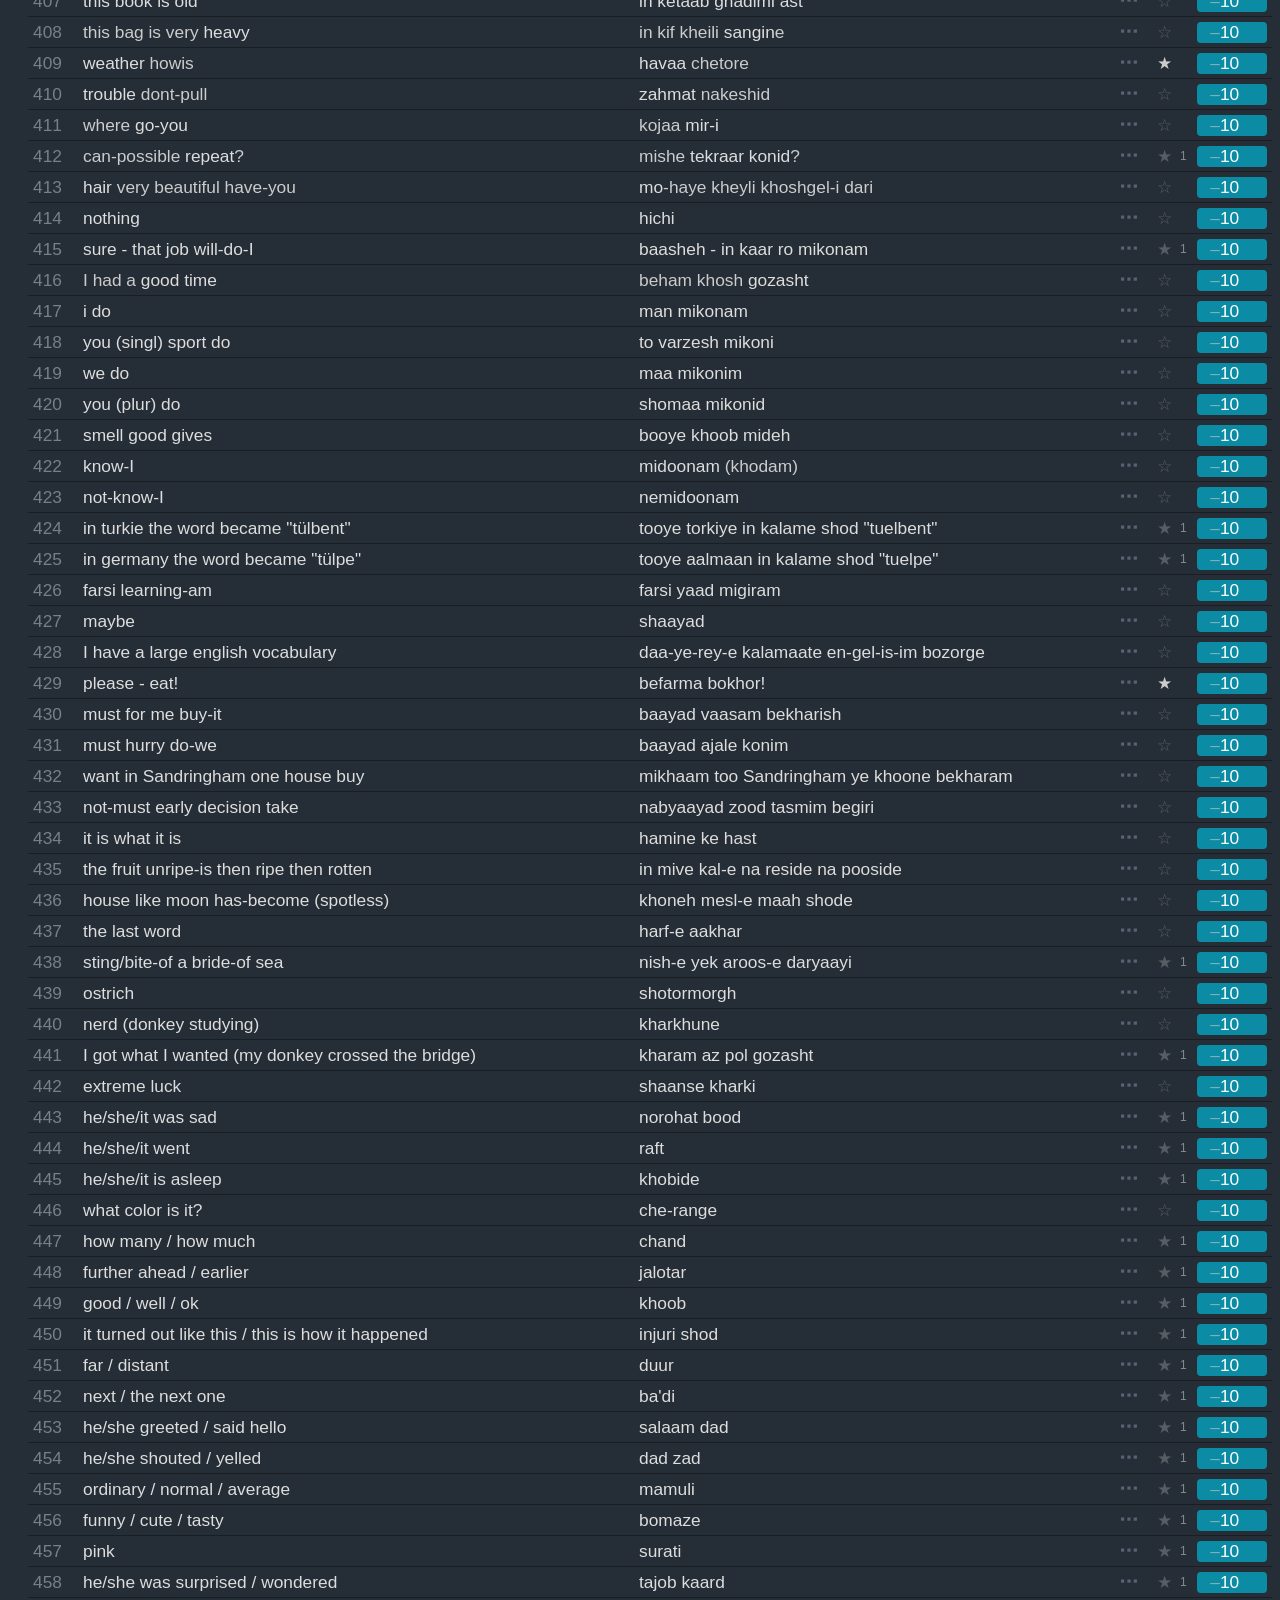
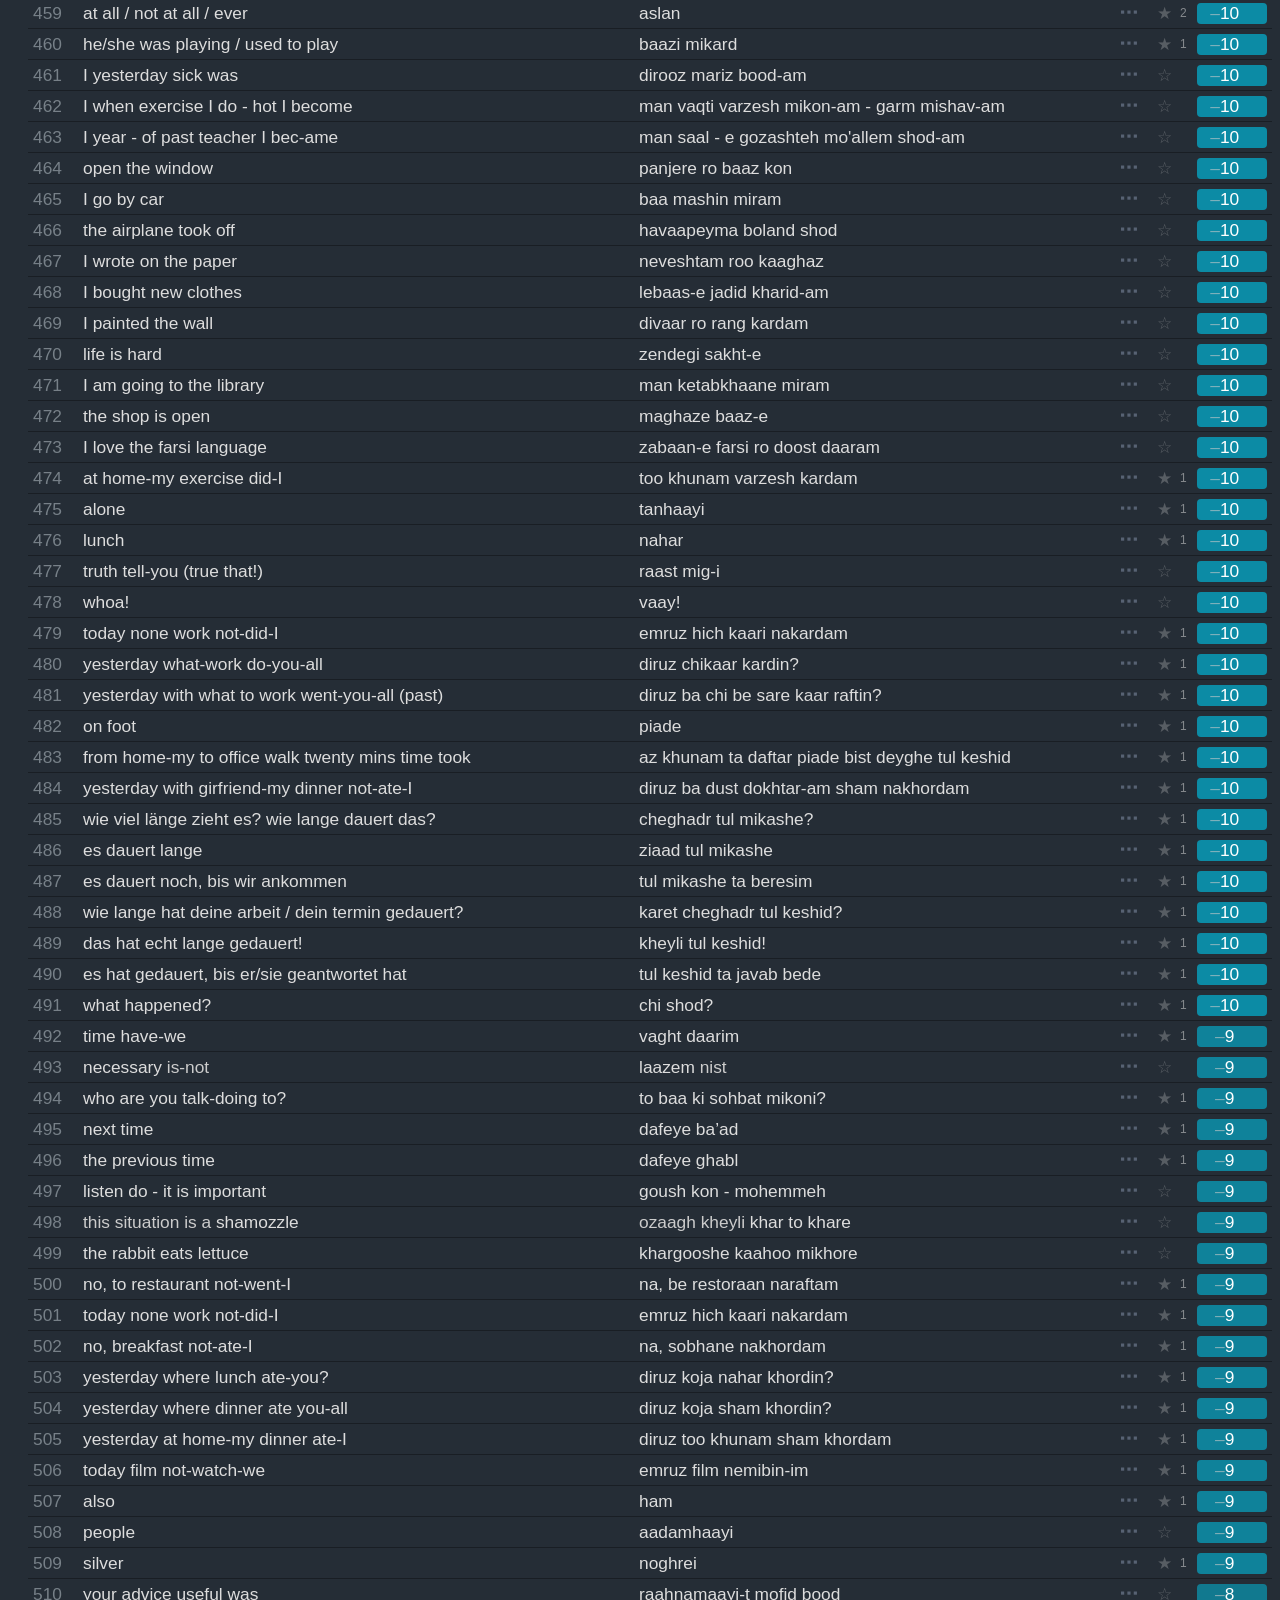
==== commit b476f35a: "Continual updates." ====
--- a/web/index.htm
+++ b/web/index.htm
@@ -9,6 +9,7 @@
 <link rel="stylesheet" type="text/css" href="css/base.css" />
 <link rel="stylesheet" type="text/css" href="css/menuMaker.css" />
 
+<script type="text/javascript" src="js/microMenu.js"></script>
 <script type="text/javascript" src="js/util.menuMaker.js"></script>
 <script type="text/javascript" src="js/pywriter5000.js"></script>
 <script type="text/javascript" src="js/pywriterImpl.farsiVocab.js"></script>
--- a/web/css/base.css
+++ b/web/css/base.css
@@ -25,7 +25,6 @@
 td {
     padding: 4px 0 4px 7px;
     border-bottom: 1px solid #0005;
-    transition: background-color 1s;
 }
 h1 {
     font-weight: 100;
@@ -166,18 +165,15 @@
 .off {
     opacity: 0.3;
 }
-a.tableCellLinkIcon {
-    background-color: transparent;
-    border-radius: 11px;
-    padding: 3px;
-}
-a.tableCellLinkIcon img {
+td.microMenu:hover {
+    background-color: #1D2127;
+}
+a.tableCellLinkIcon img ,
+td.microMenu img {
     opacity: 0.3;
 }
-a.tableCellLinkIcon:hover {
-    background-color: black;
-}
-a.tableCellLinkIcon:hover img {
+a.tableCellLinkIcon:hover img ,
+td.microMenu:hover img {
     opacity: 1.0;
 }
 #buttonRibbon button {
@@ -316,6 +312,38 @@
 }
 
 
+/* microMenu ********************** */
+.microMenu {
+    cursor: pointer;
+    color: #2563eb;
+    font-weight: bold;
+    text-align: center;
+    user-select: none;
+}
+/* Floating MicroMenu Styles */
+#microMenuDropdown {
+    position: absolute;
+    display: none;
+    background: #1C2128;
+    border-radius: 5px;
+    box-shadow: 0 4px 12px rgba(0, 0, 0, 0.15);
+    min-width: 150px;
+    z-index: 1000;
+    padding: 4px 0;
+}
+.microMenuItem {
+    padding: 8px 14px;
+    cursor: pointer;
+    font-size: 0.9rem;
+    color: #CCC;
+}
+.microMenuItem:hover {
+    background-color: #000;
+    color: #CCC;
+}
+
+/* Media ************************************** */
+
 @media print {
     body {
         padding: 0 0 0 0;
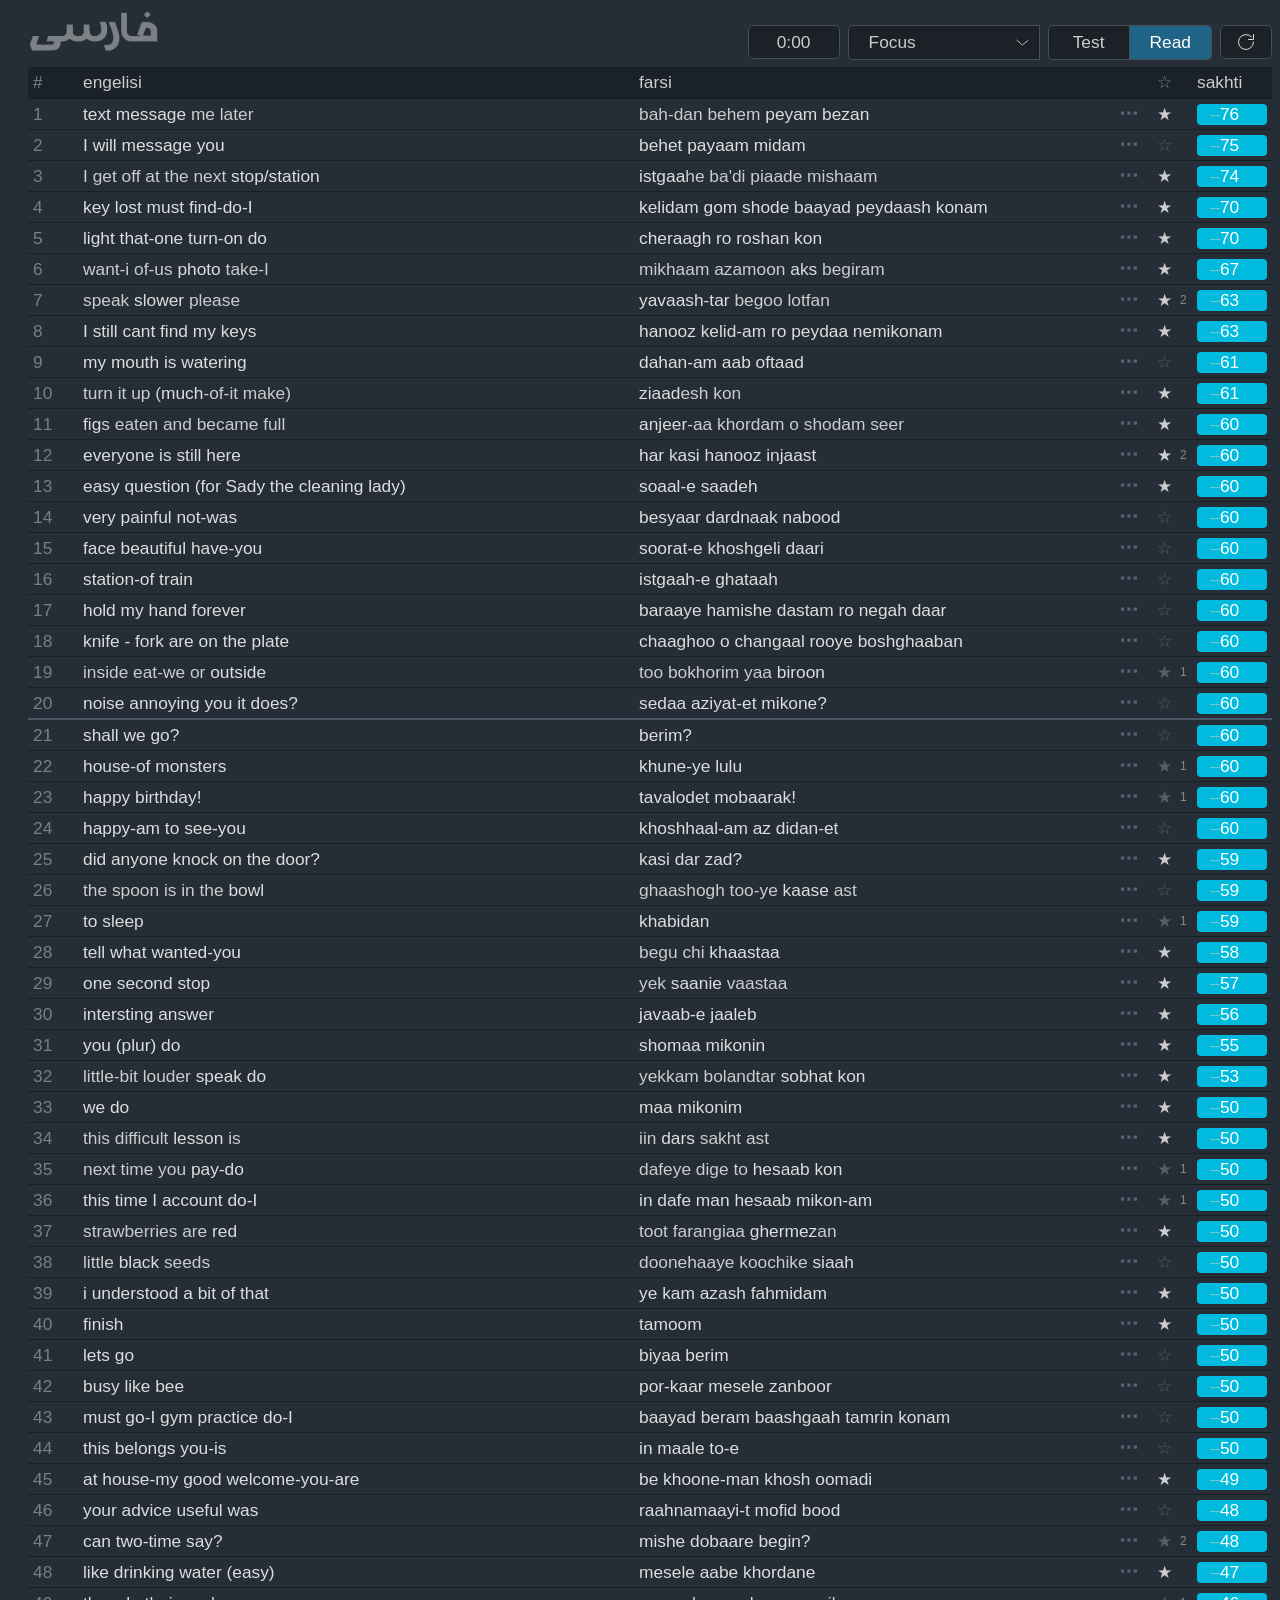
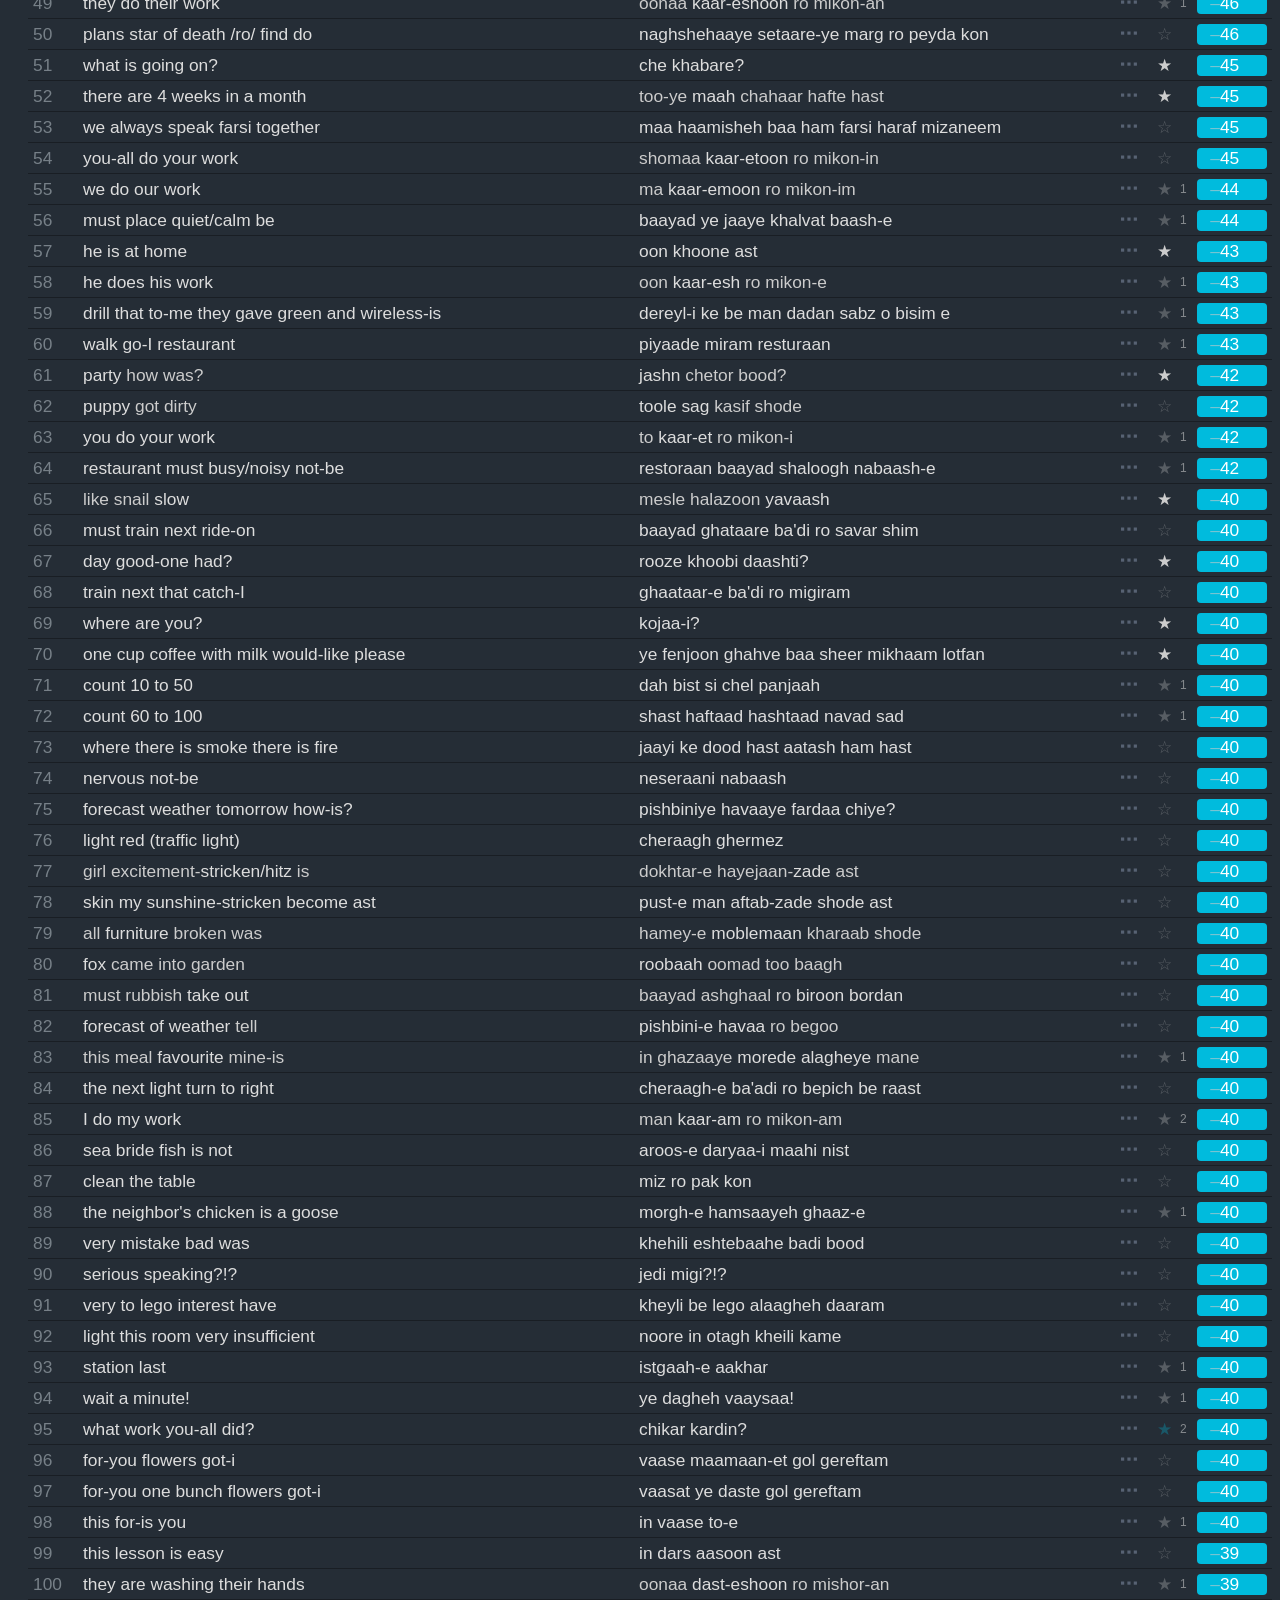
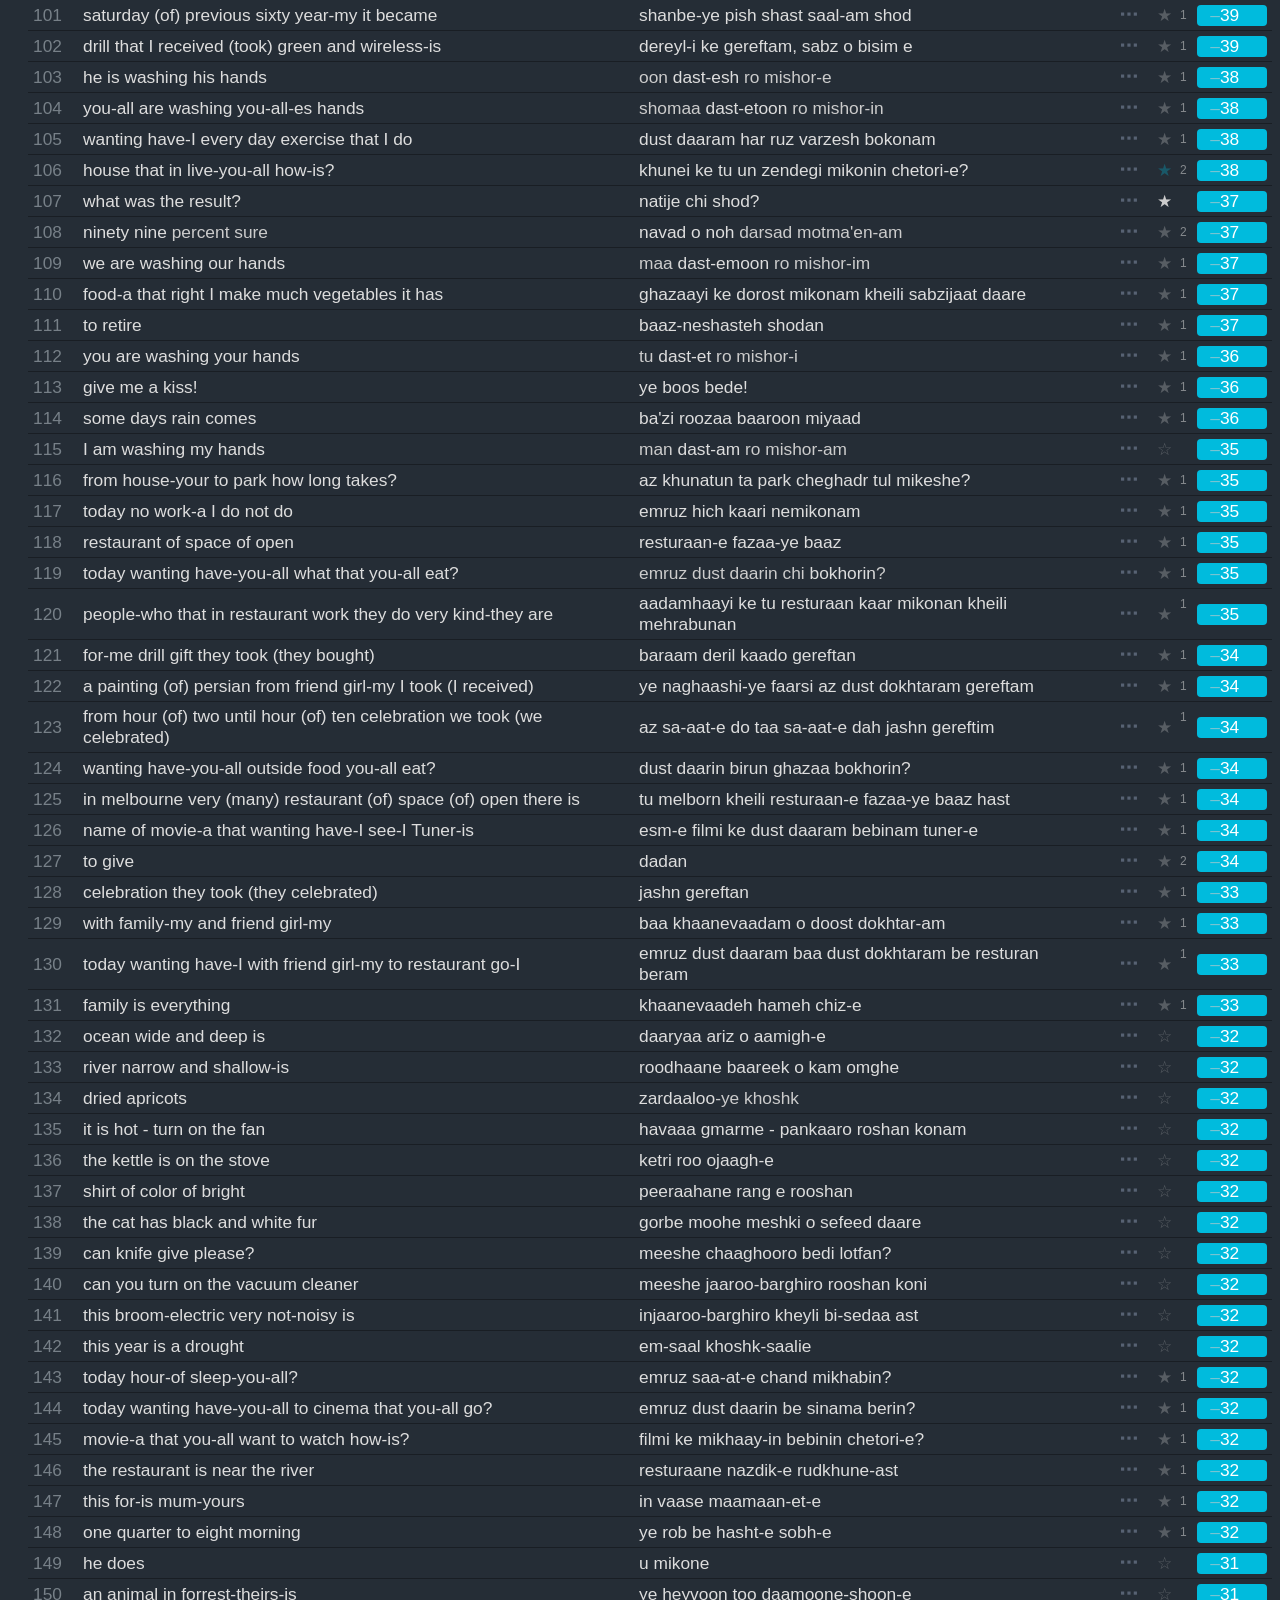
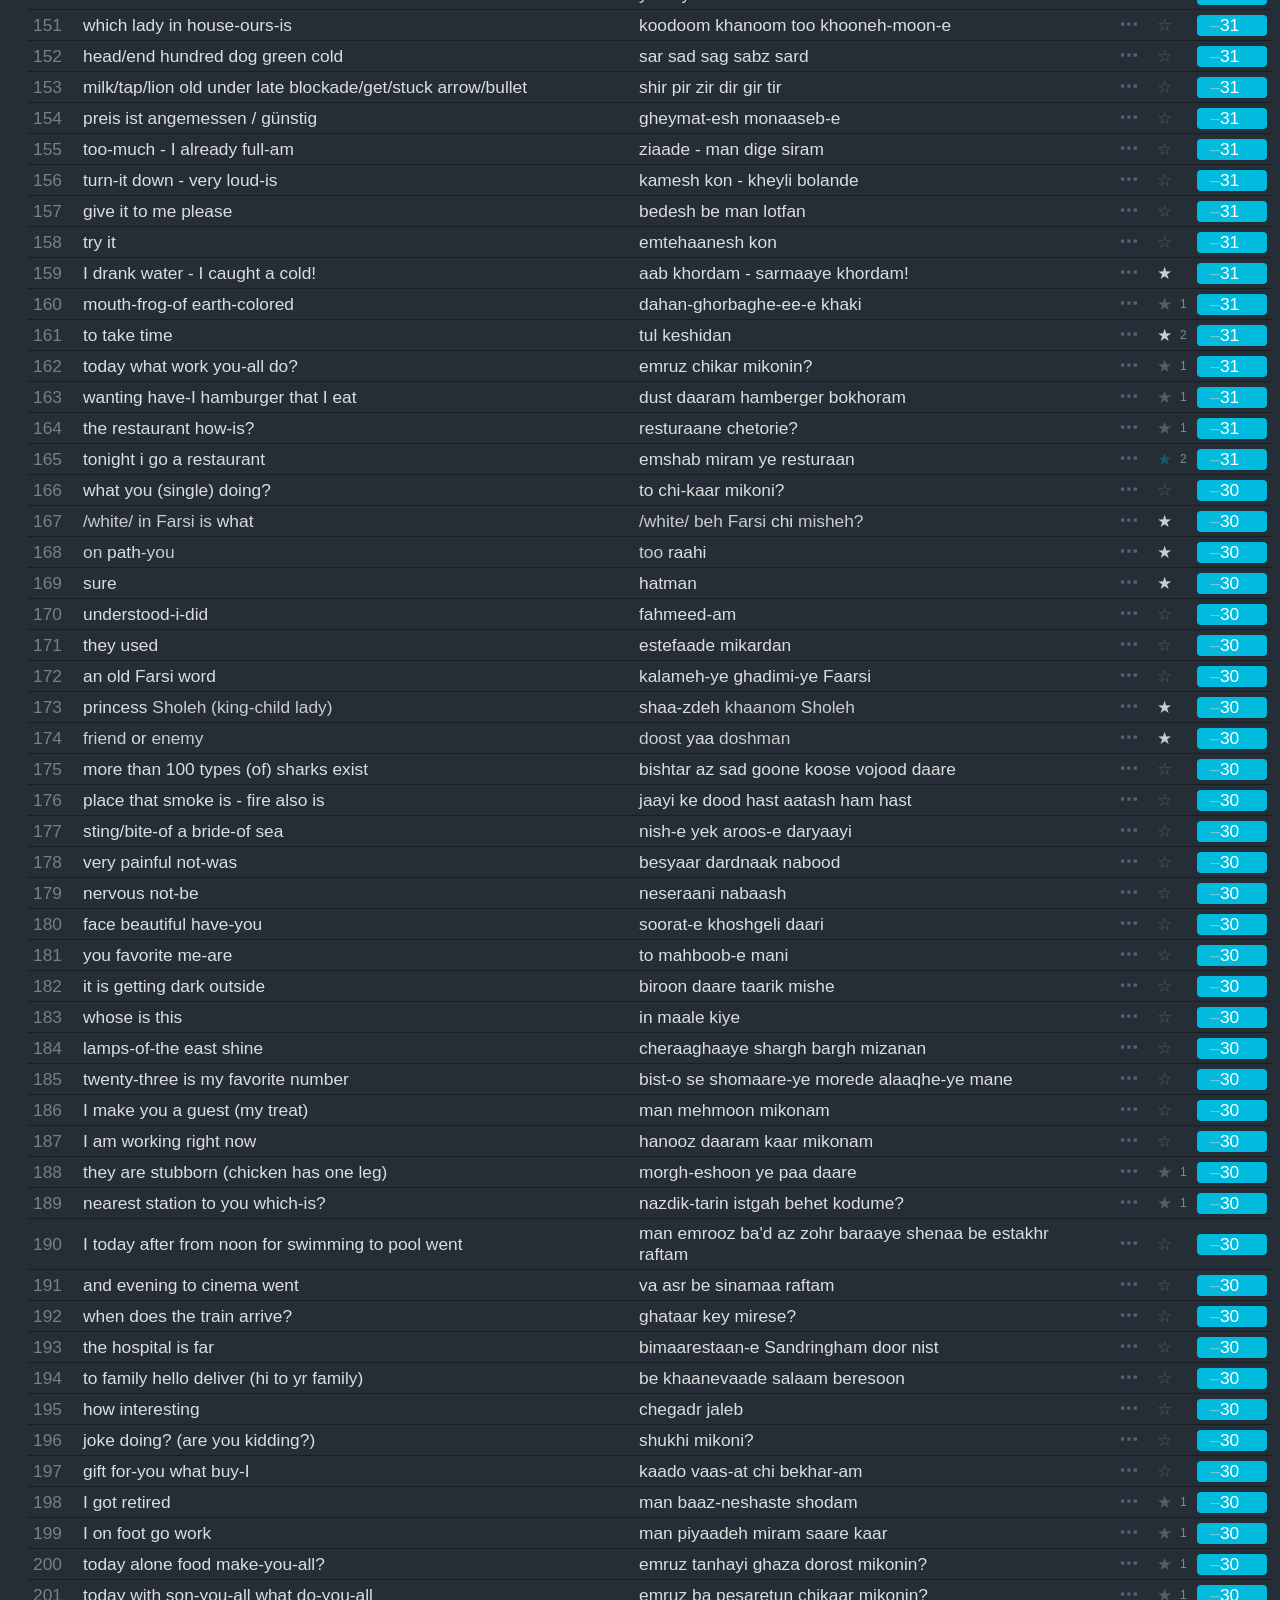
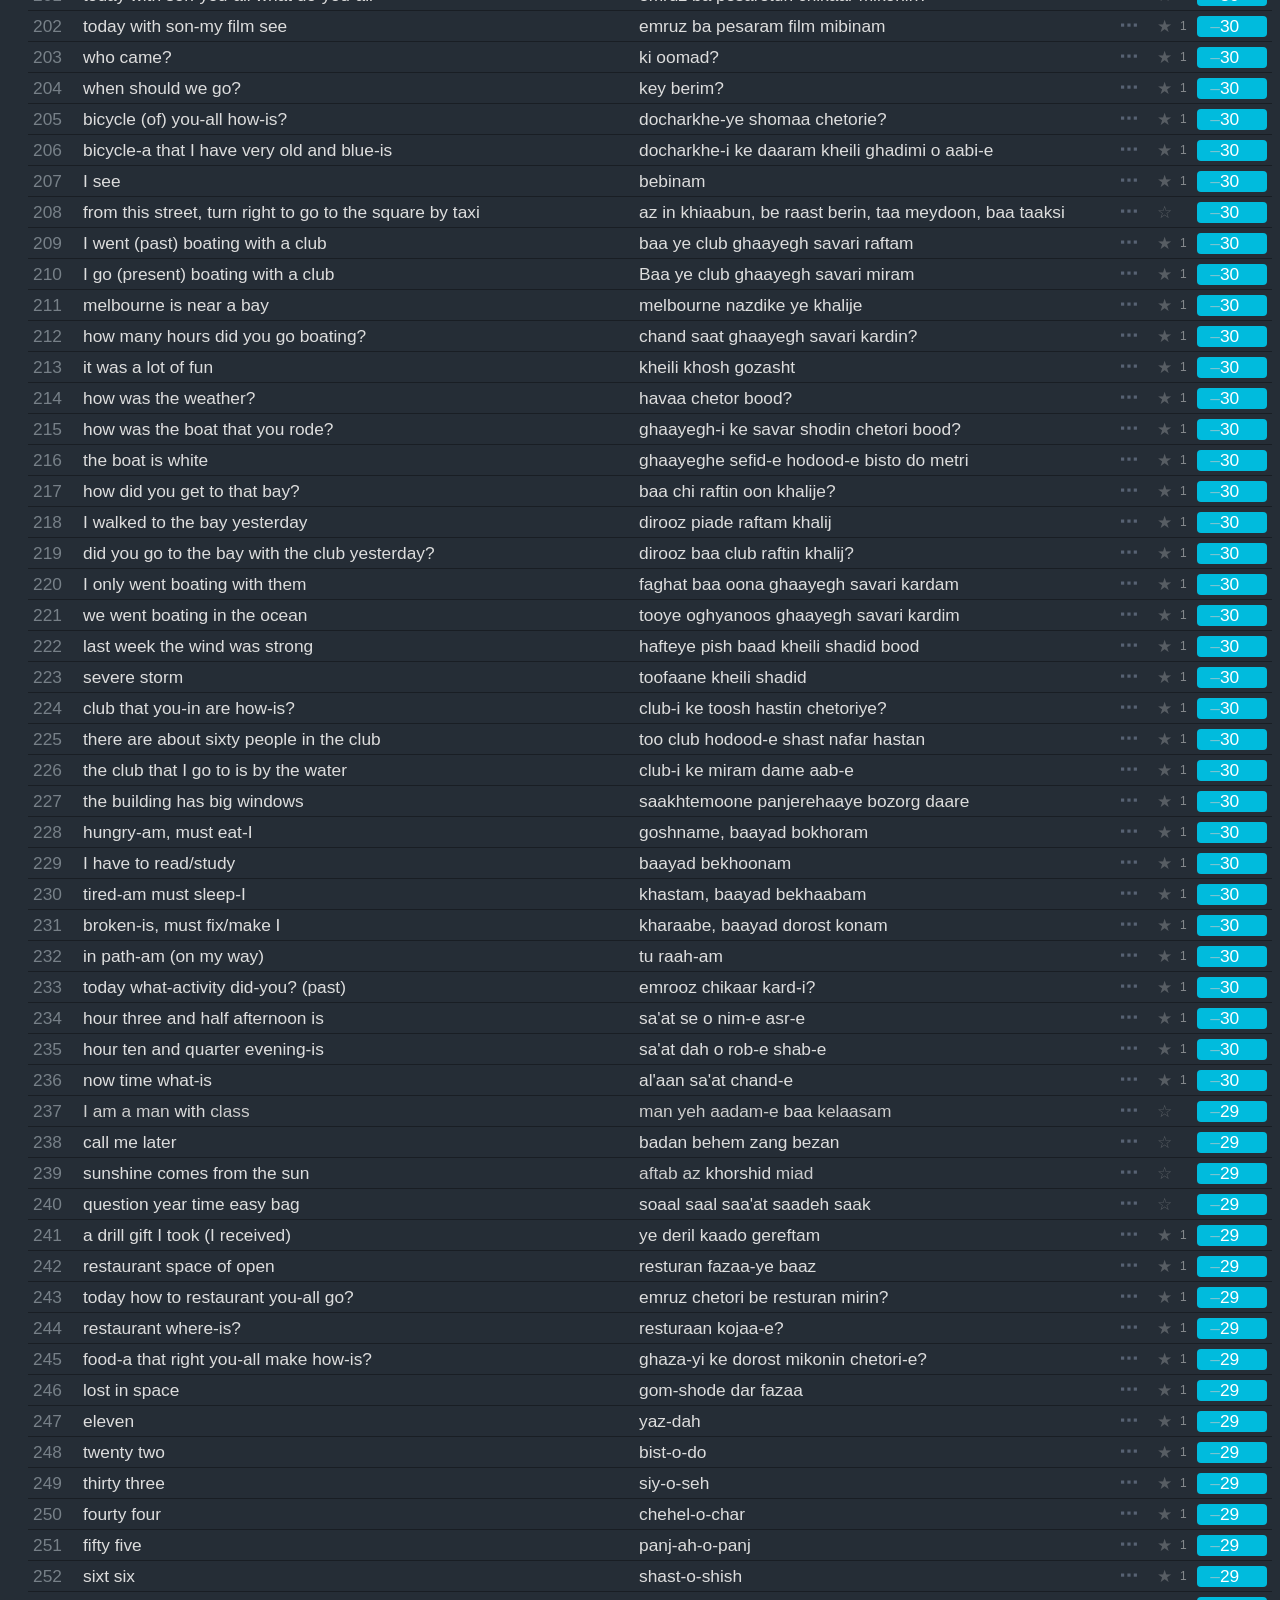
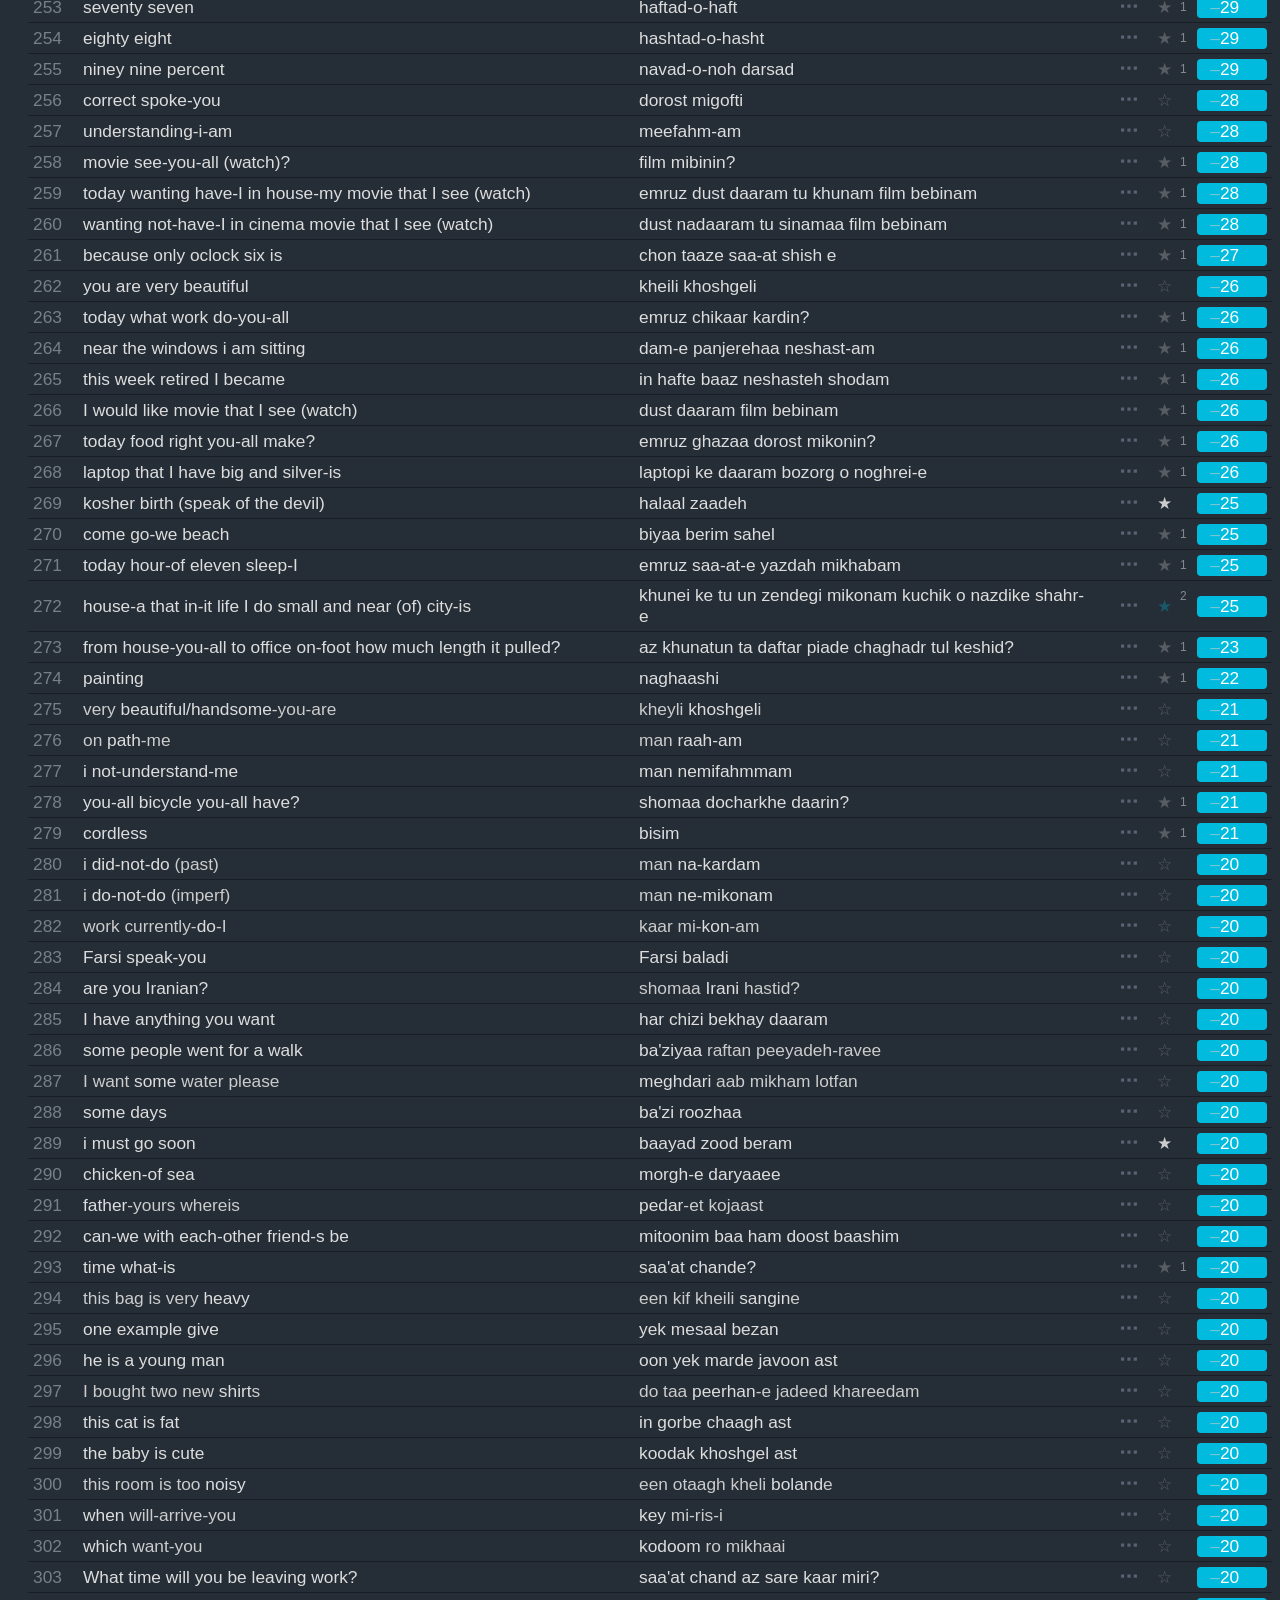
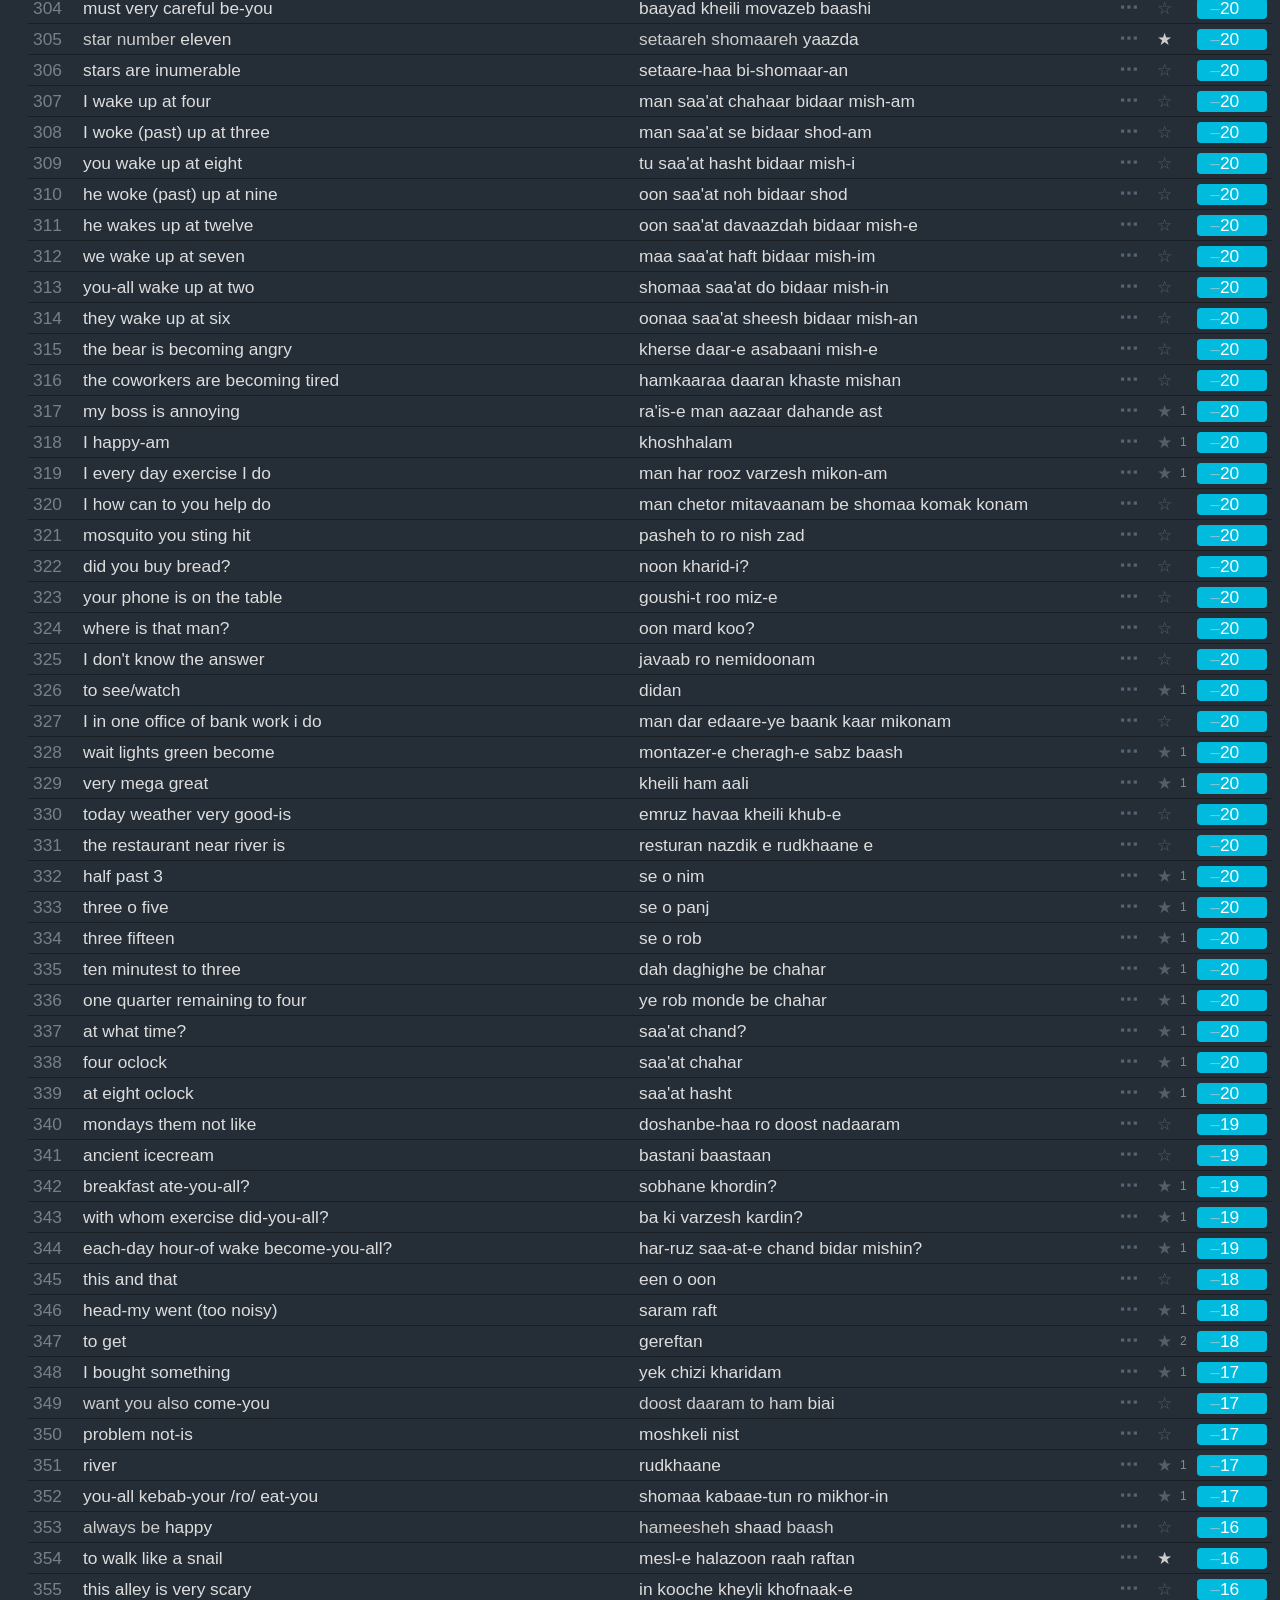
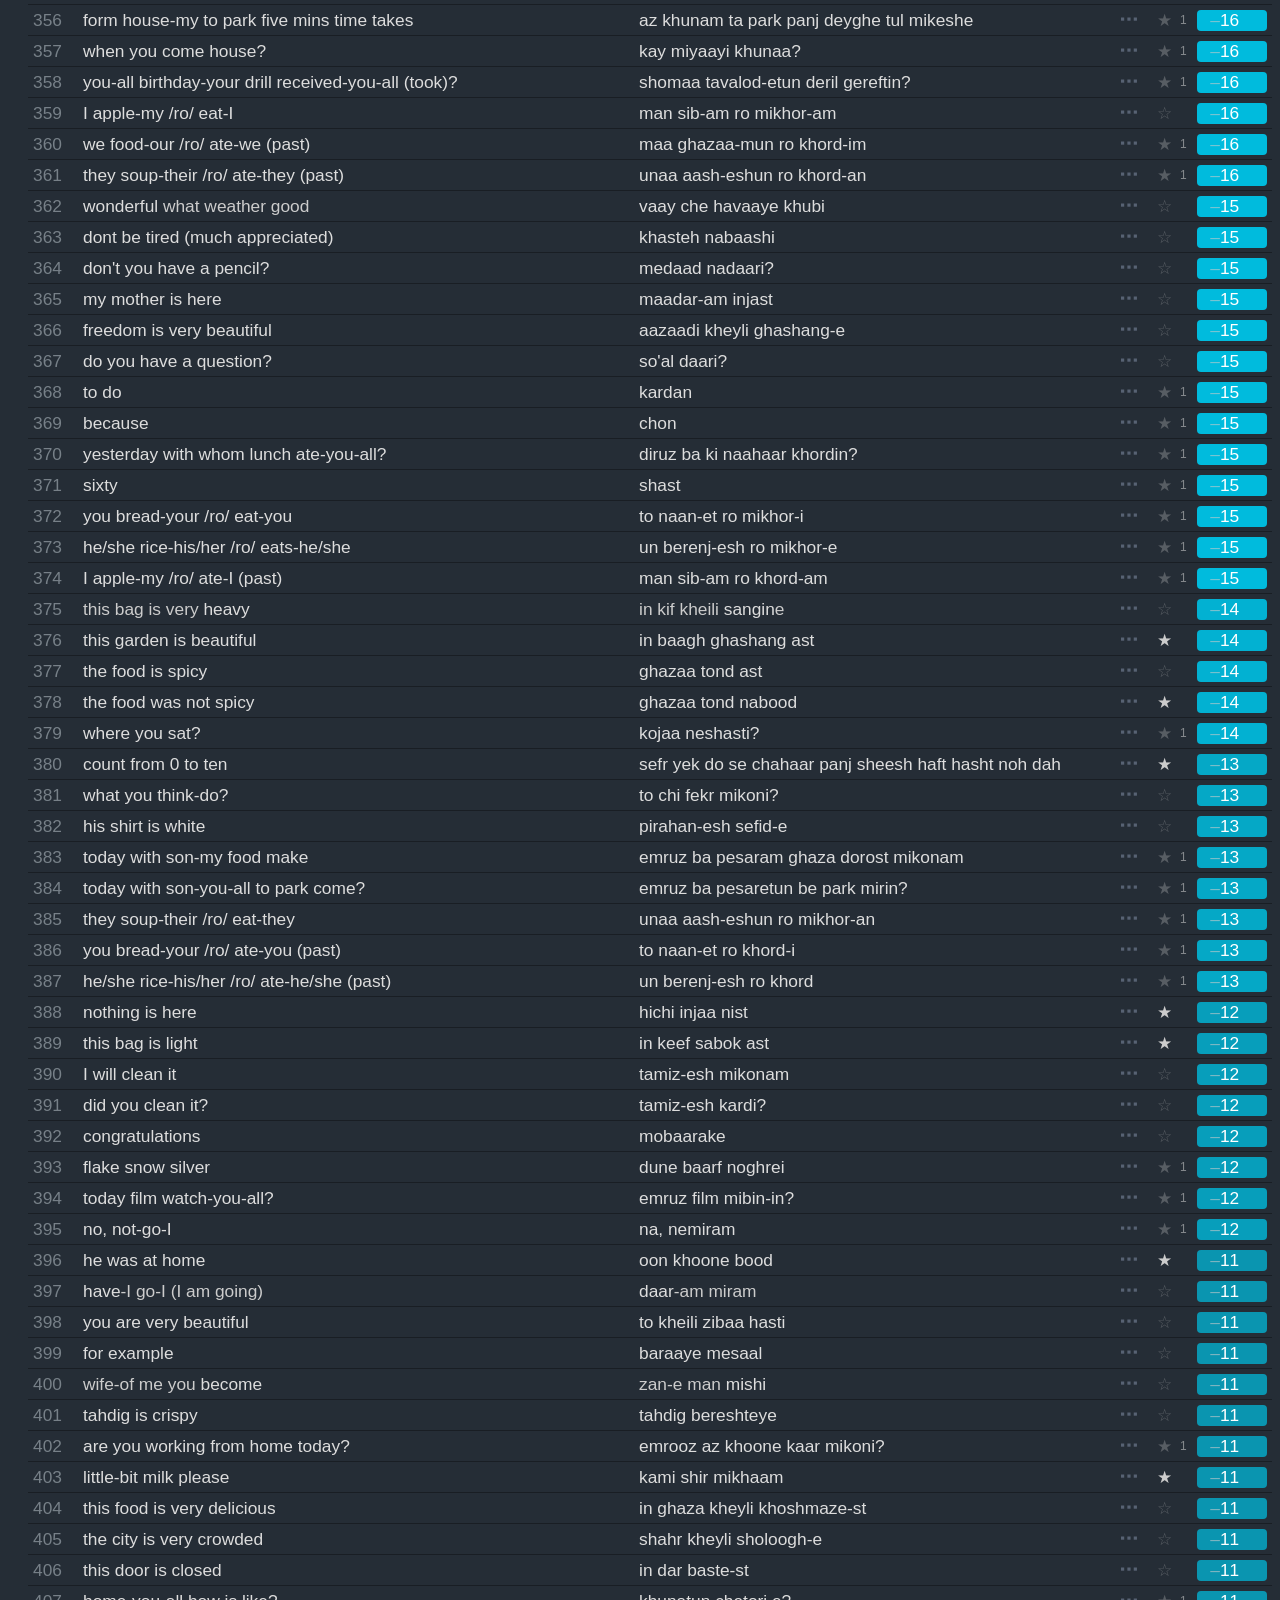
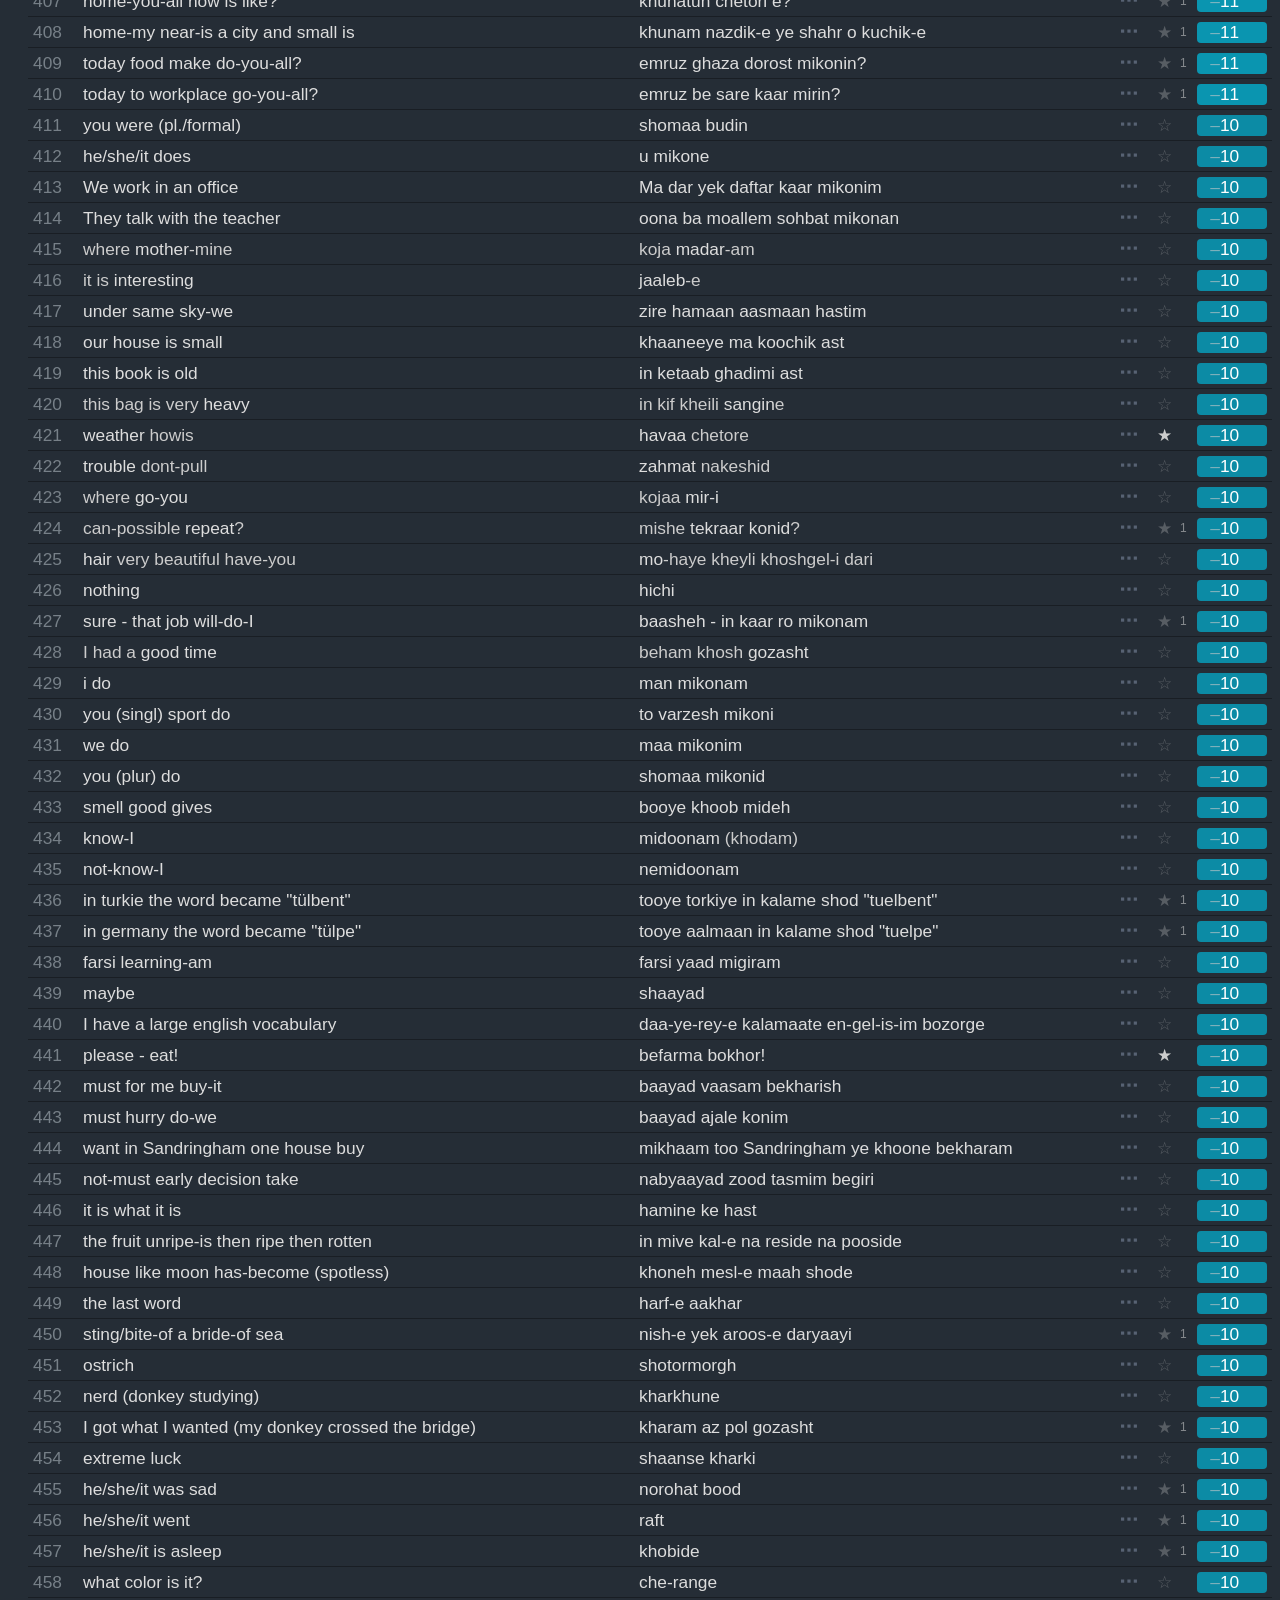
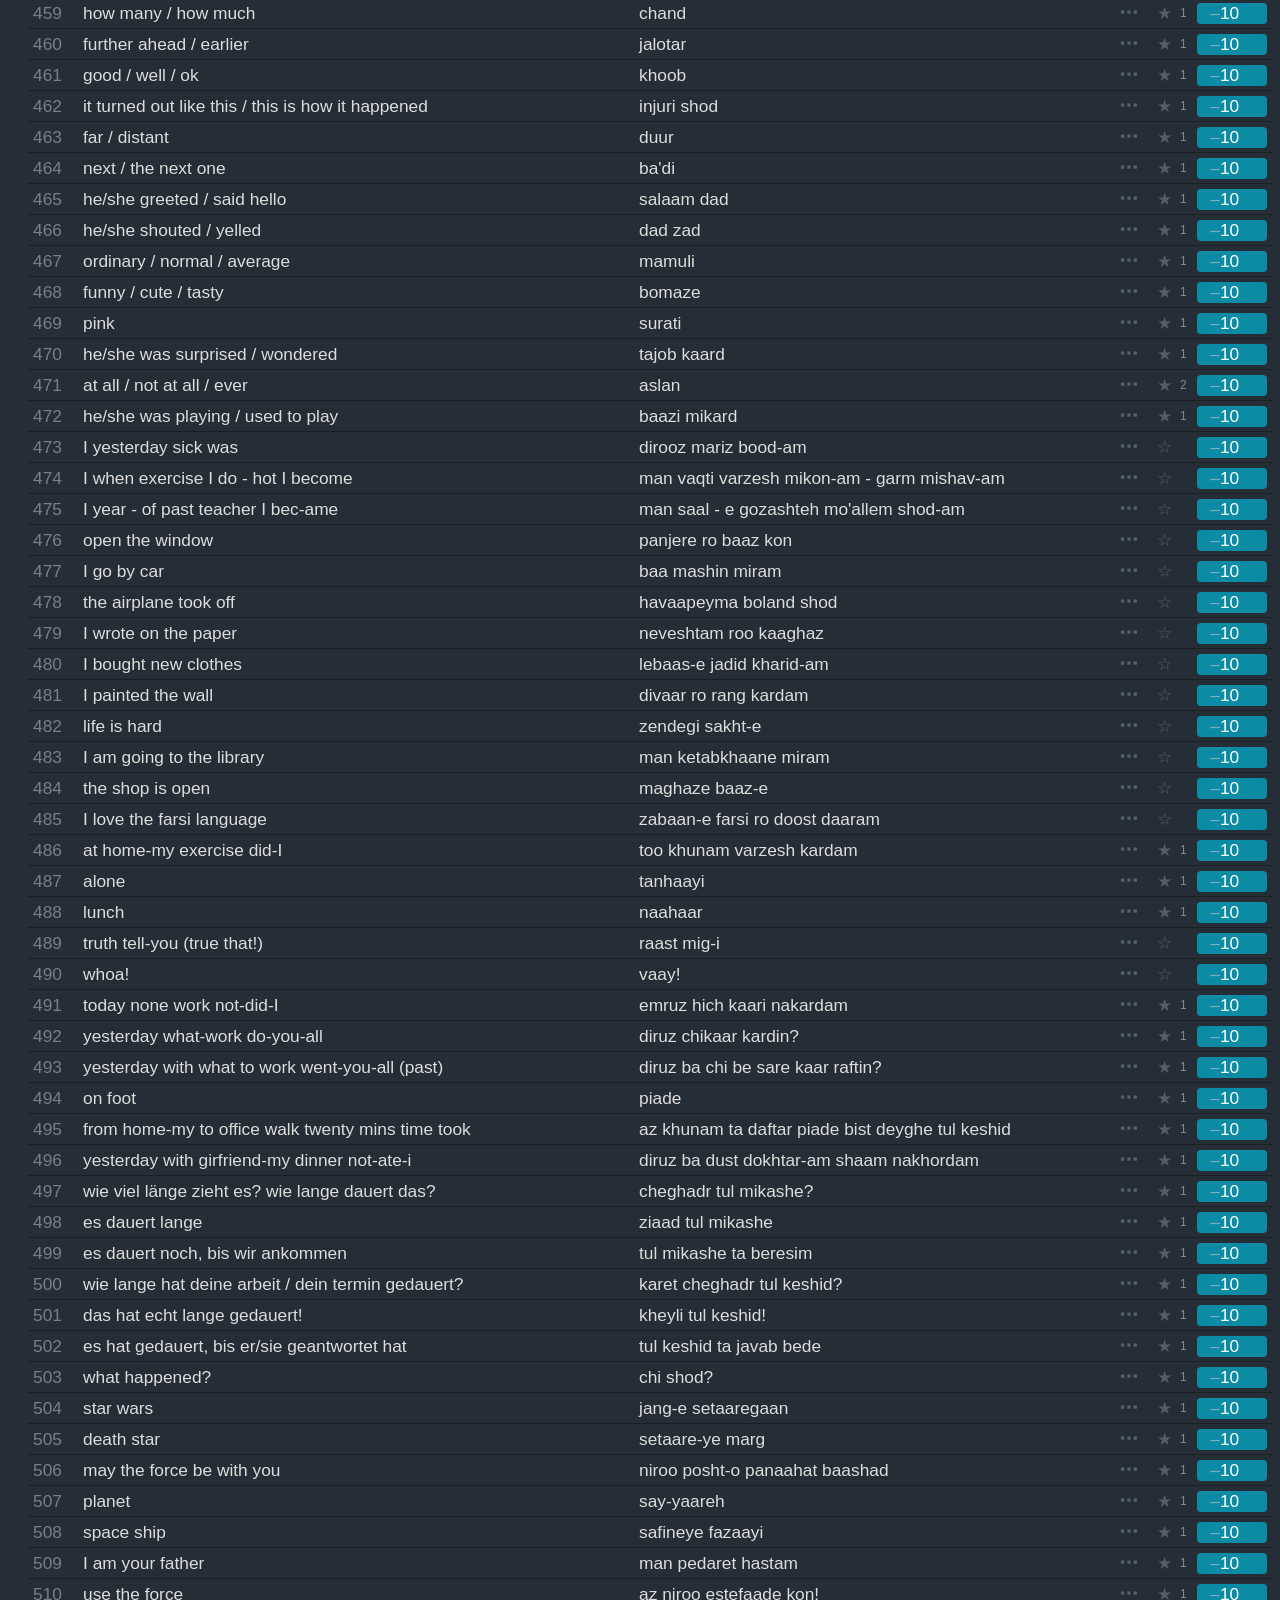
==== commit 963ddf40: "Continual updates." ====
--- a/web/index.htm
+++ b/web/index.htm
@@ -5,7 +5,7 @@
 <link rel="icon" type="image/x-icon" href="img/faviconAudio.png">
 <title>Farsi Vocab</title>
 
-<link rel="stylesheet" type="text/css" href="css/timeBar.css" />
+<!--link rel="stylesheet" type="text/css" href="css/timeBar.css" /-->
 <link rel="stylesheet" type="text/css" href="css/base.css" />
 <link rel="stylesheet" type="text/css" href="css/menuMaker.css" />
 
@@ -28,7 +28,7 @@
 <script type="text/javascript" src="js/util.localStore.js"></script>
 <script type="text/javascript" src="js/util.Cookie.1.1.js"></script>
 <script type="text/javascript" src="js/util.cookieJson.js"></script>
-<script type="text/javascript" src="js/timeBar.js"></script>
+<!--script type="text/javascript" src="js/timeBar.js"></script-->
 <script type="text/javascript" src="js/base.js"></script>
 </head>
 <body>
--- a/web/css/menuMaker.css
+++ b/web/css/menuMaker.css
@@ -18,11 +18,10 @@
     border-radius: 5px 0 0 5px;
     border: 1px solid var(--color-mainButtonBorder);
     width: 150px;
-    /*
-    font-size: 10pt;
-    box-shadow: 0 4px 6px rgba(0,0,0,0.1);
-    font-weight: bold;
-    */
+    background-image: url(../img/icnChevron.svg);
+    background-repeat: no-repeat;
+    background-position: right 8px top 8px;
+    background-size: 17px;
 }
 /* Kleiner visueller Pfeil-Indikator */
 /* ----------------------------
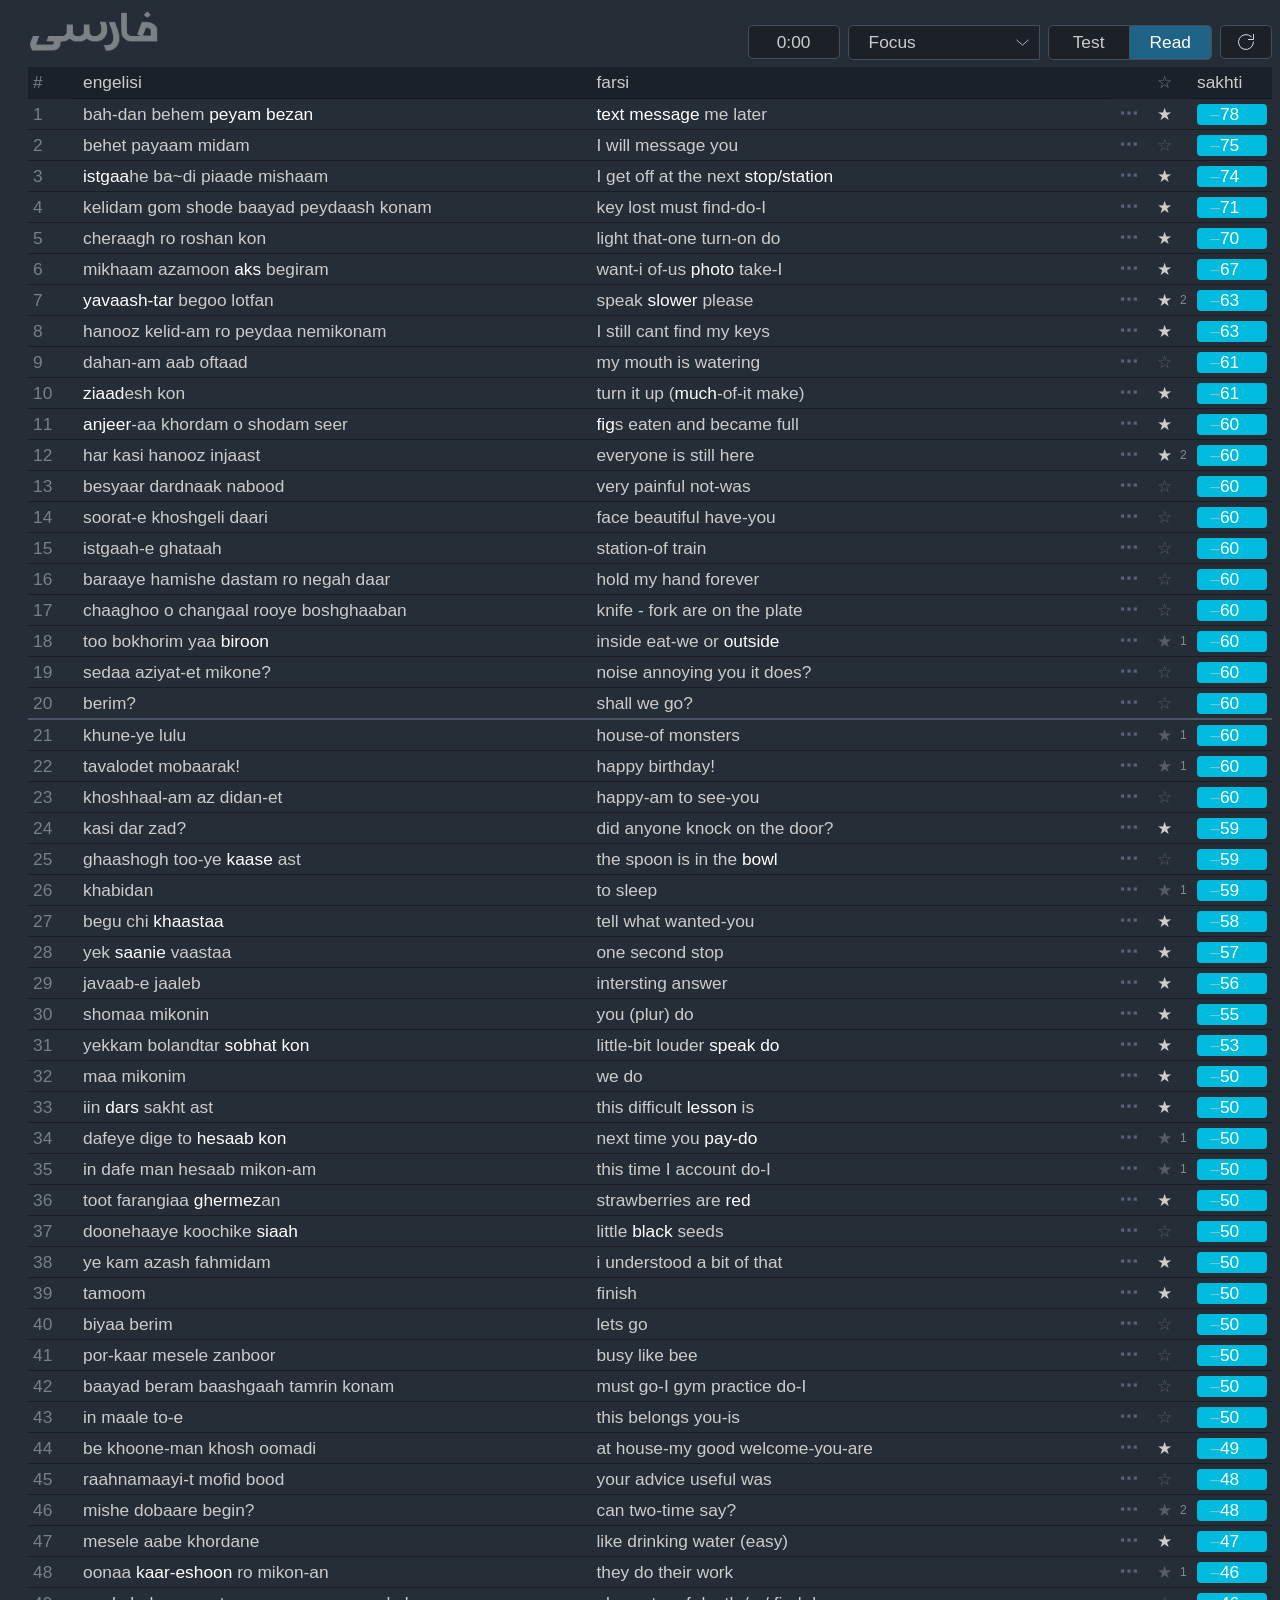
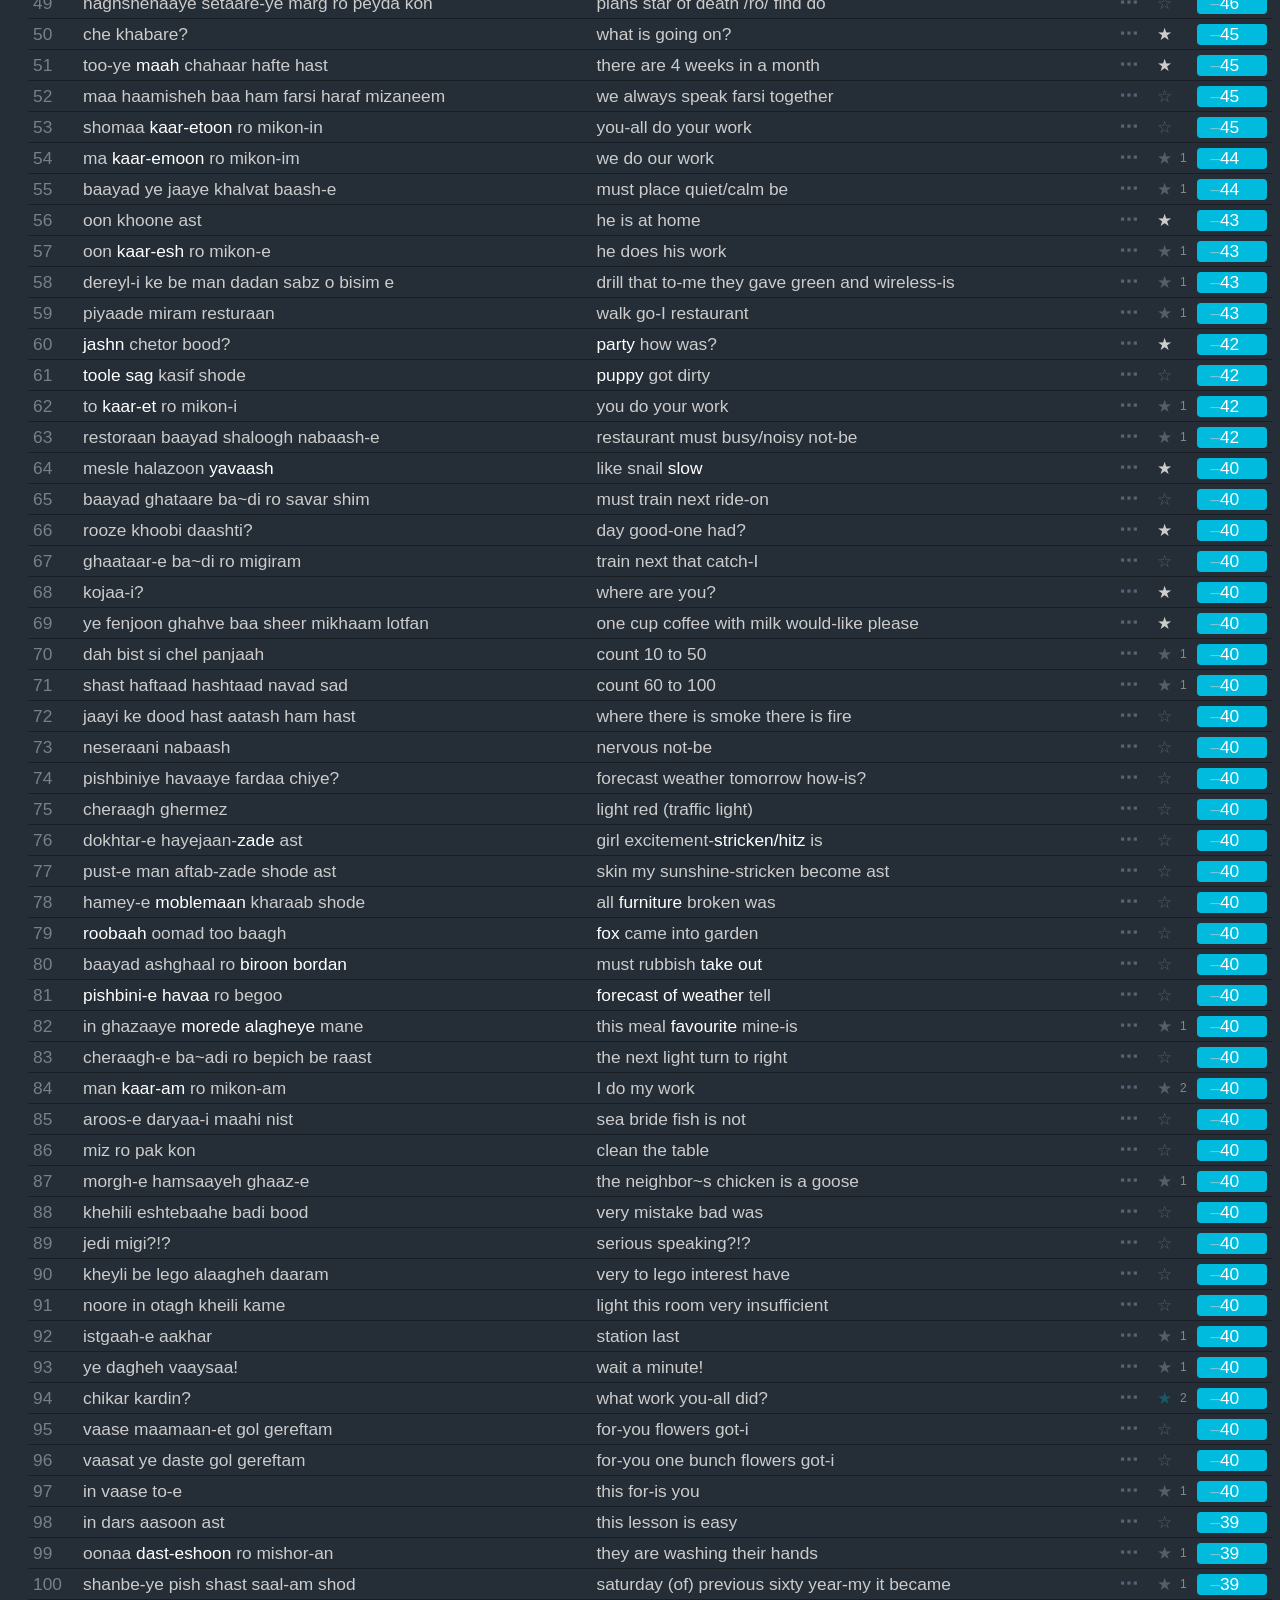
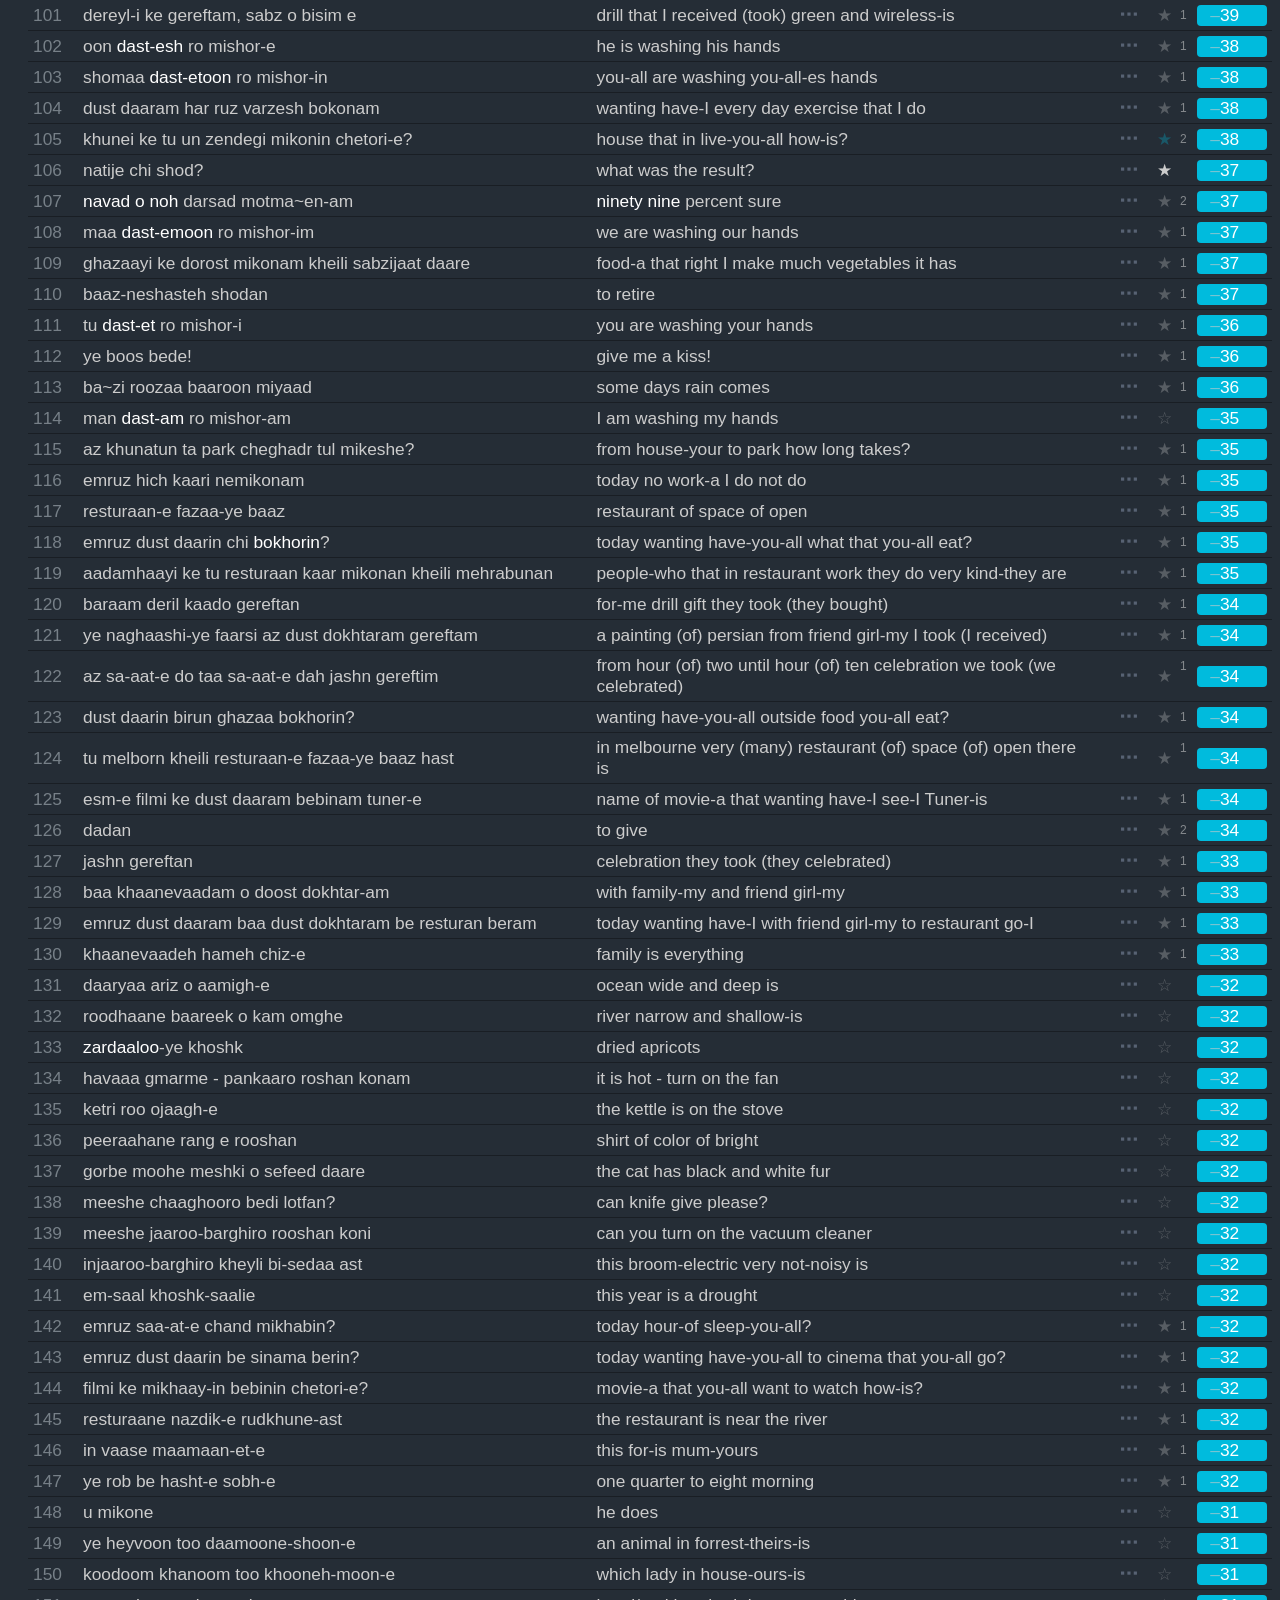
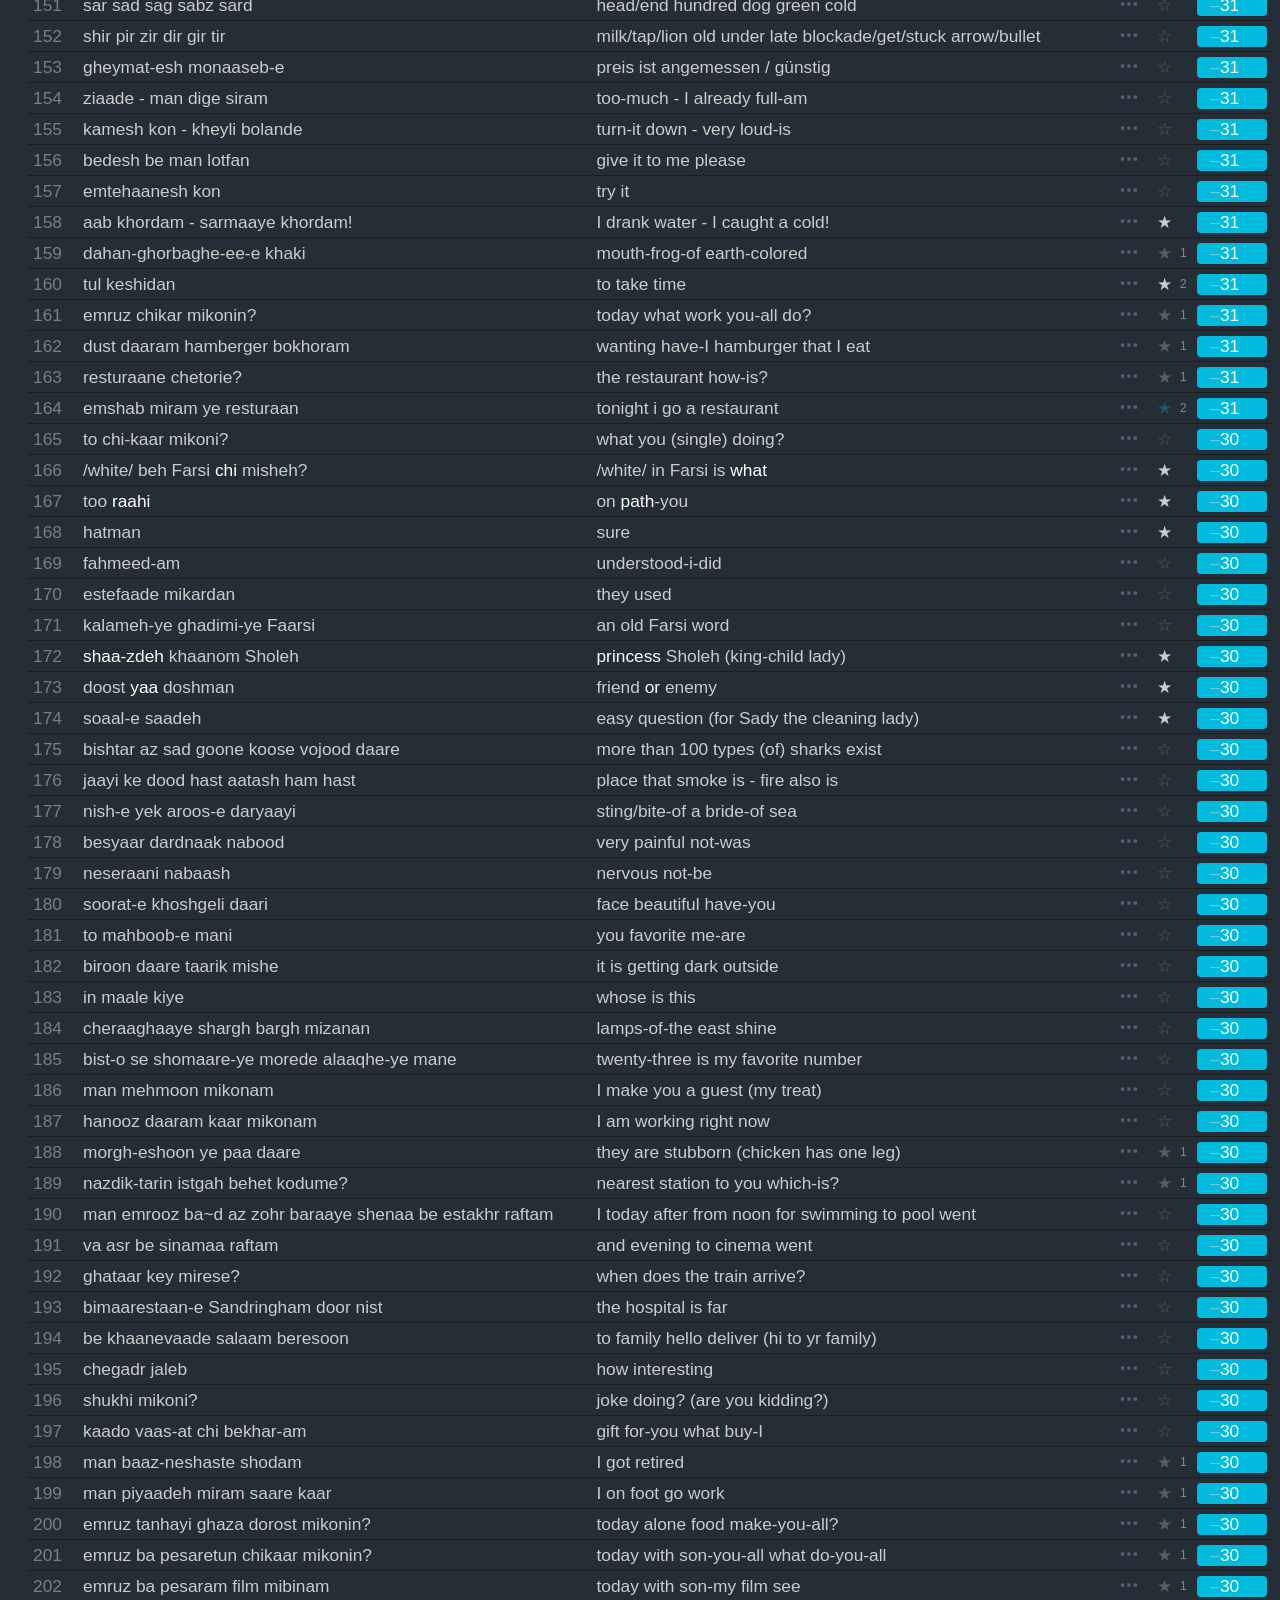
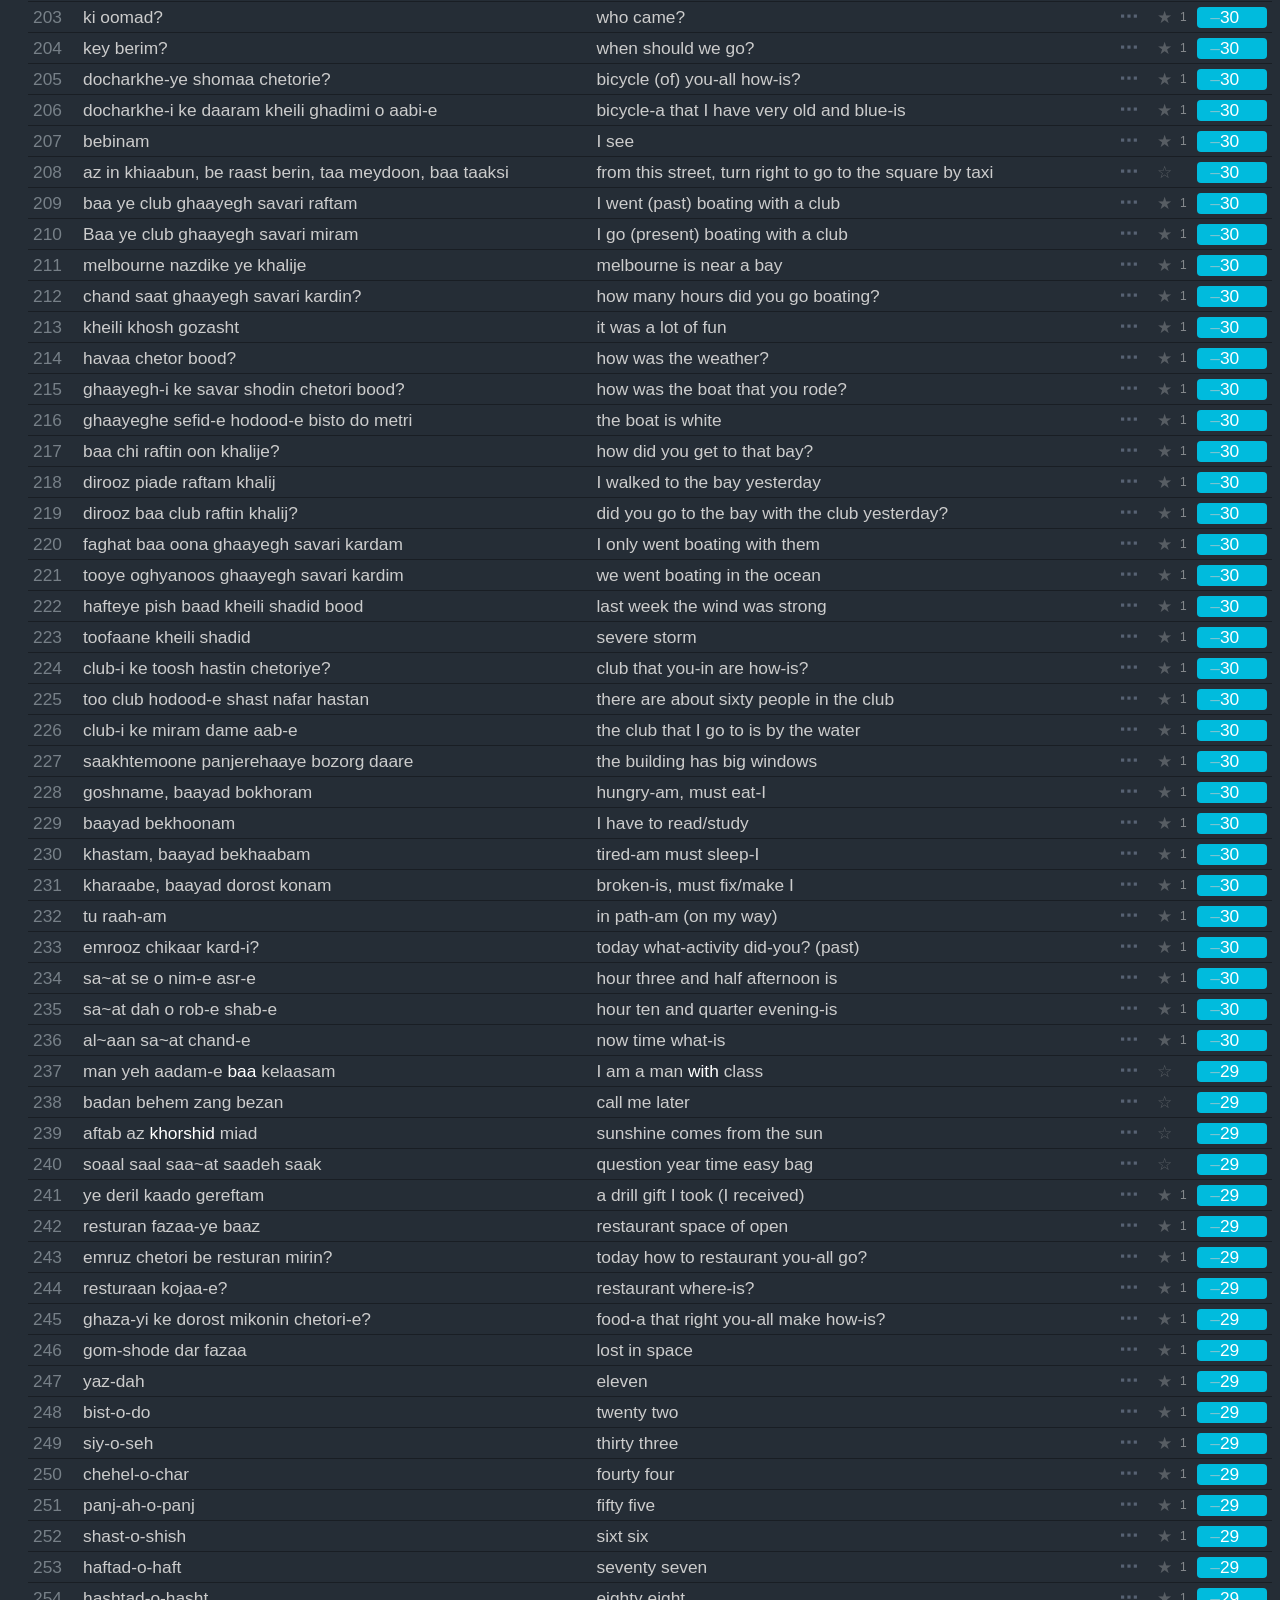
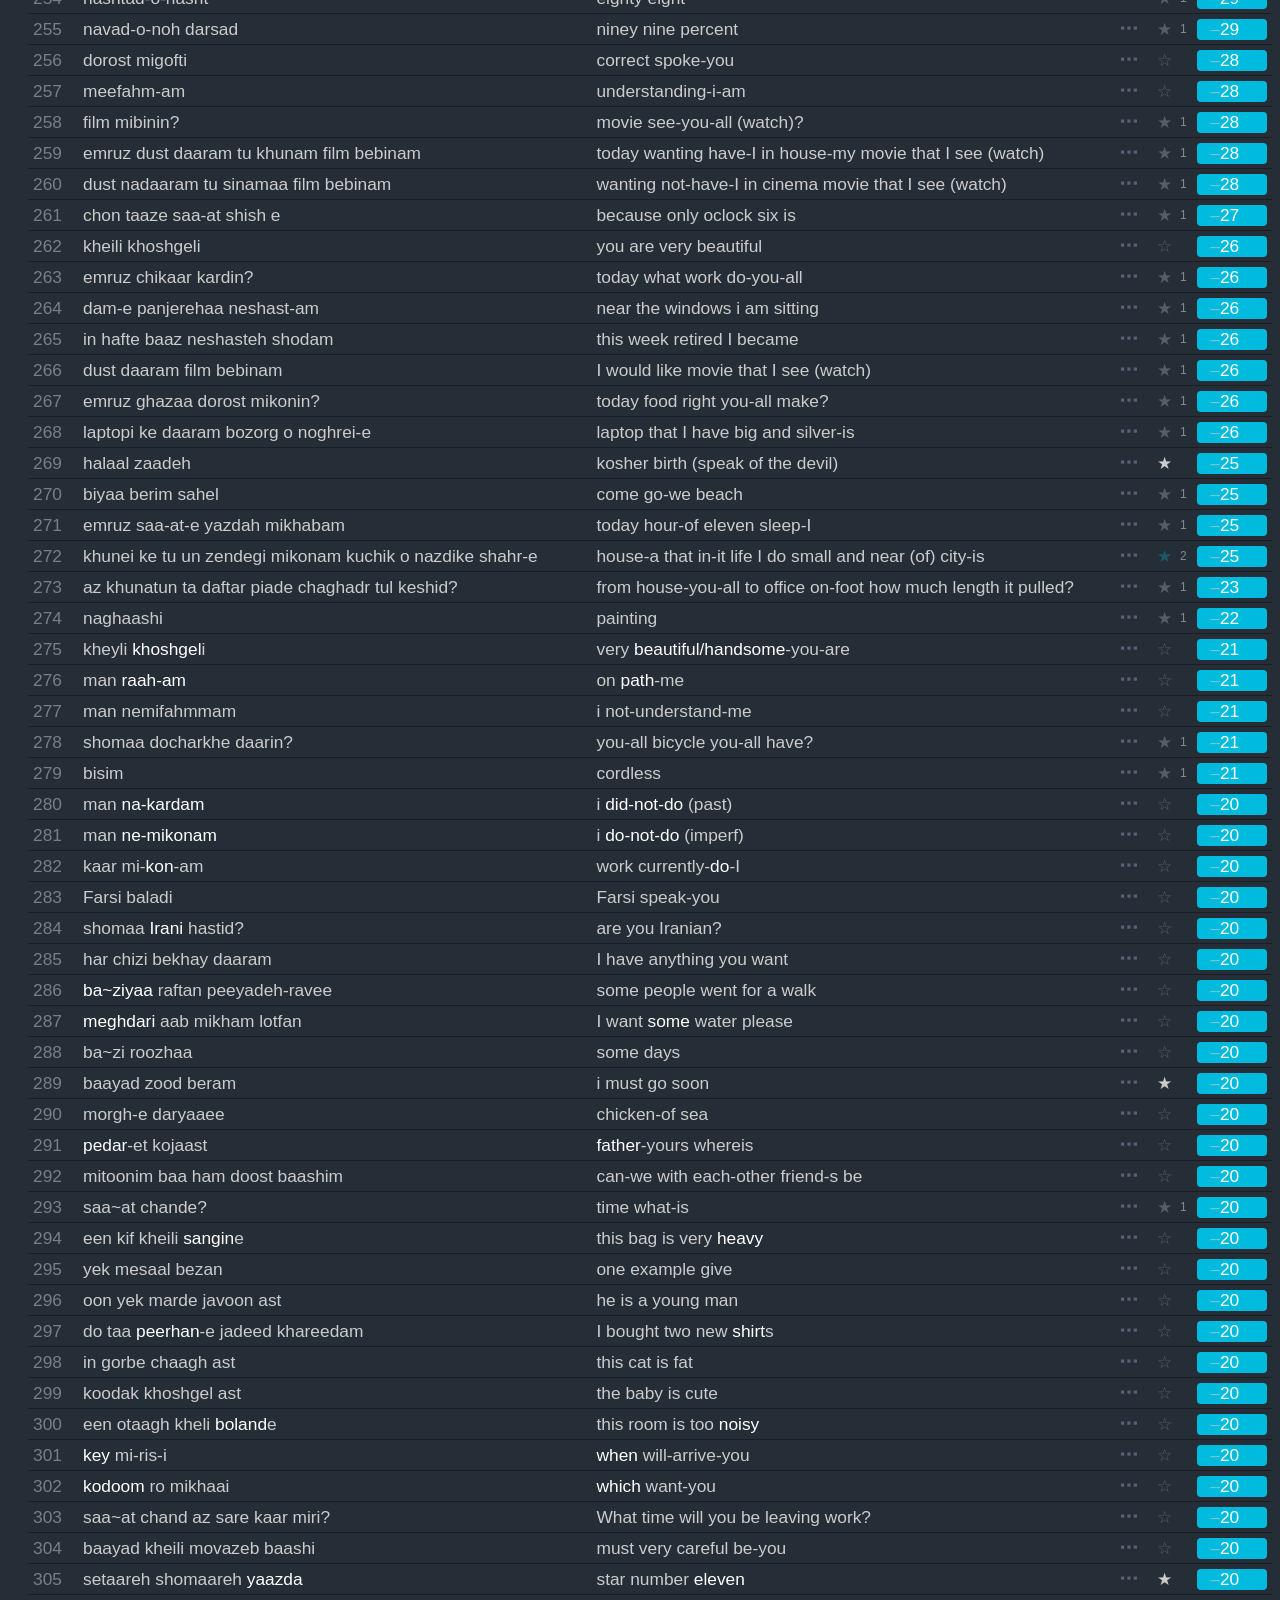
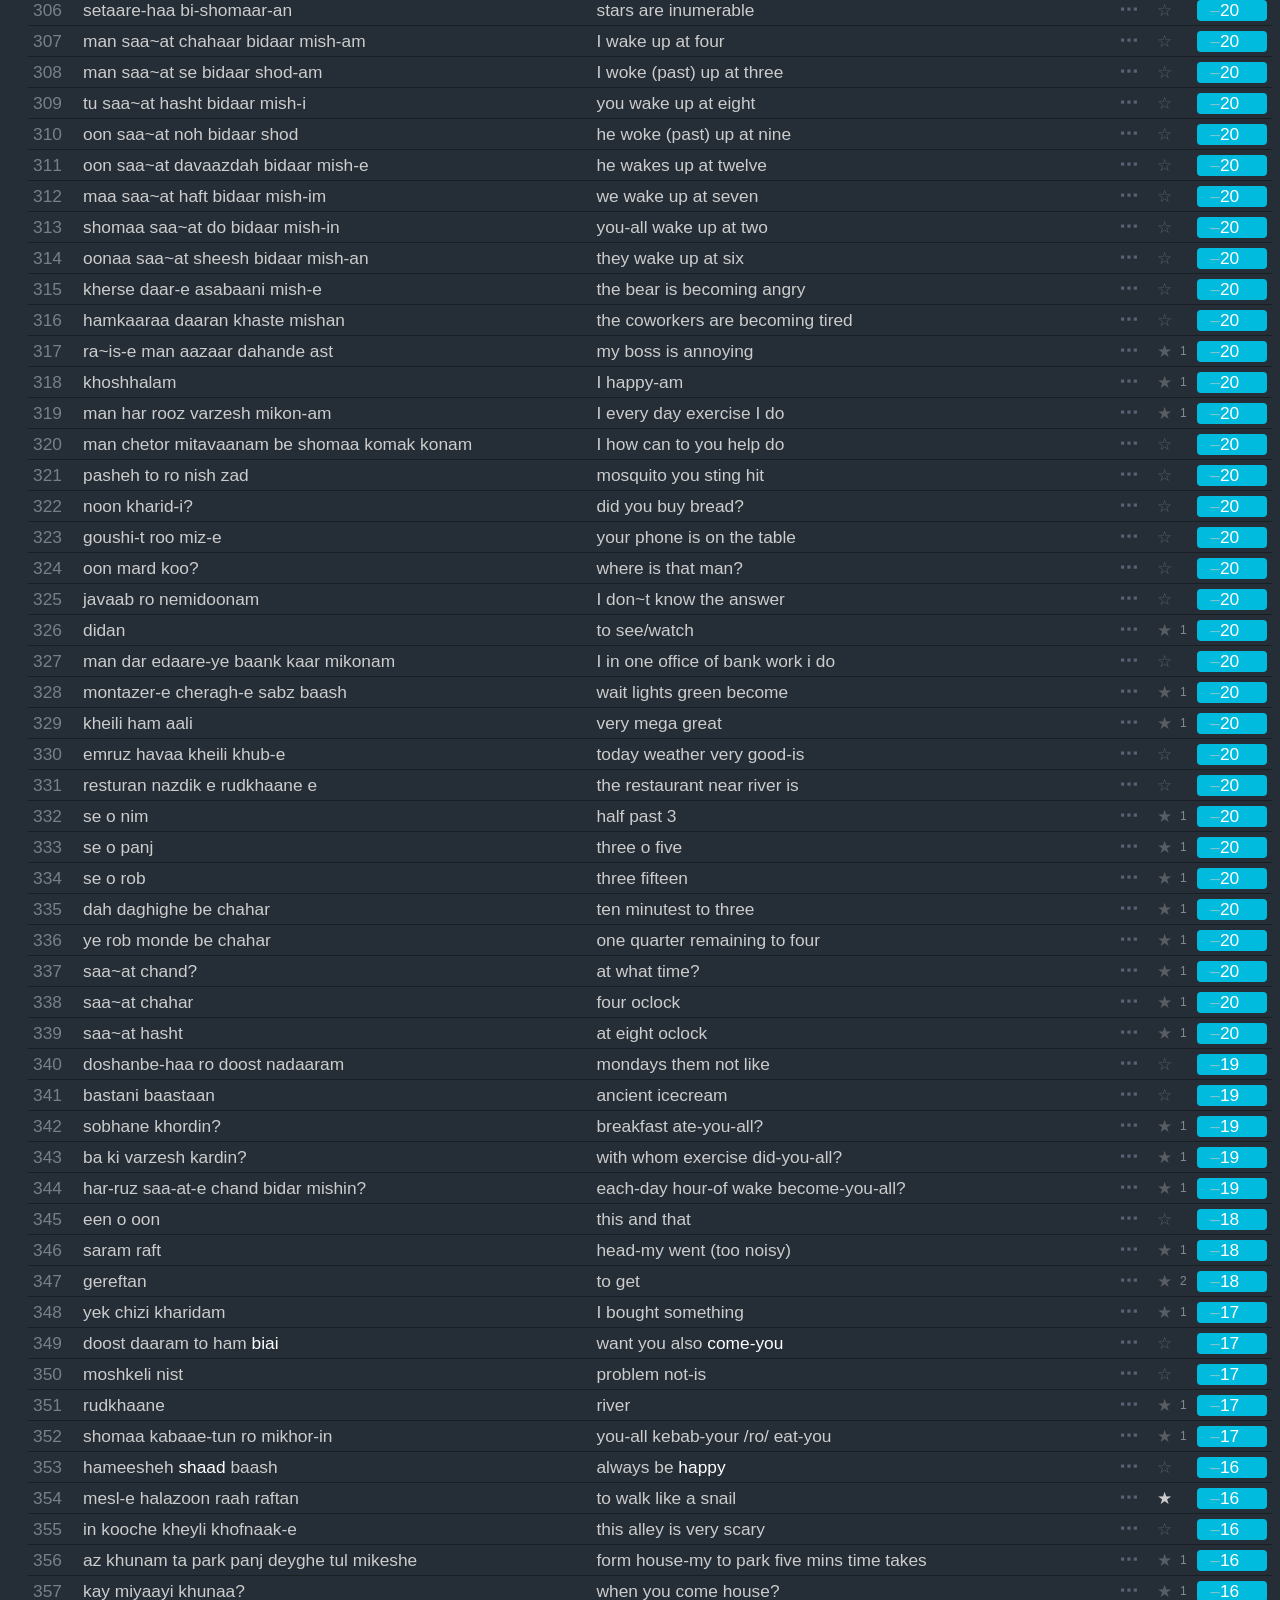
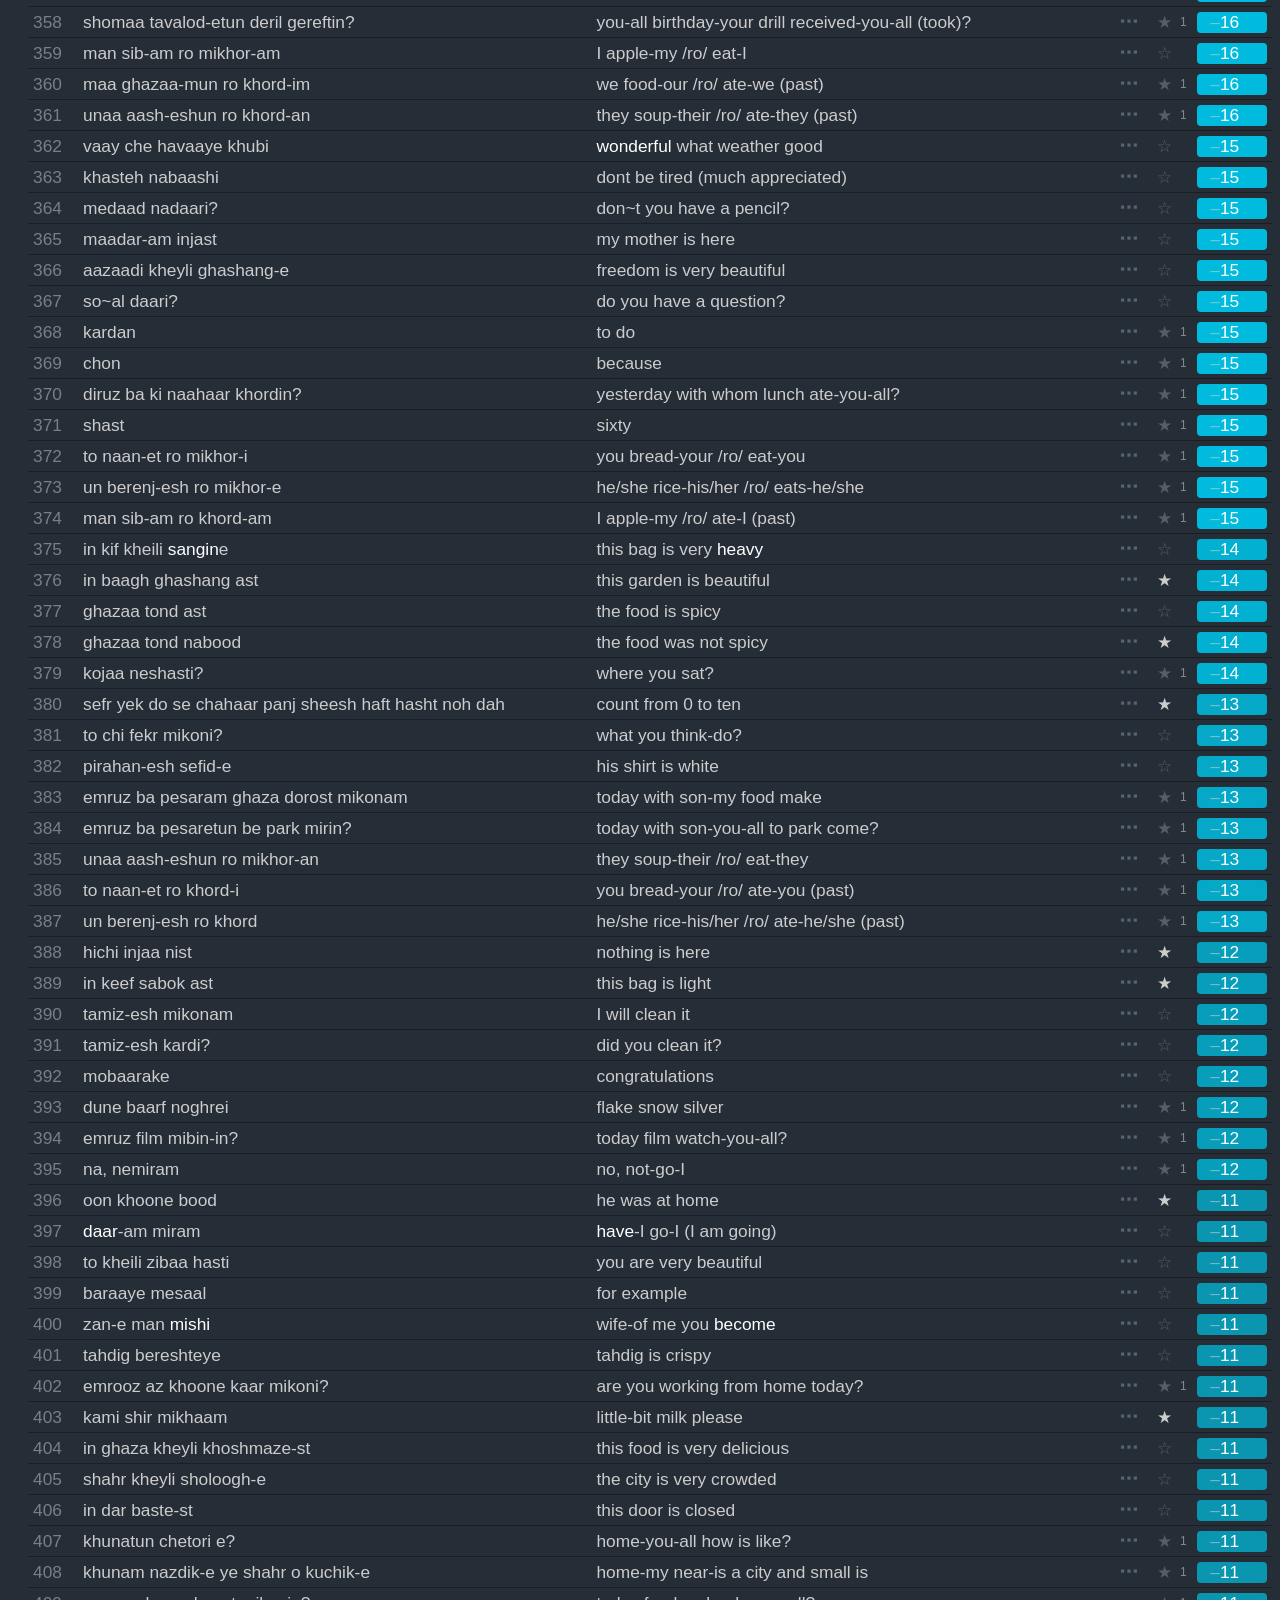
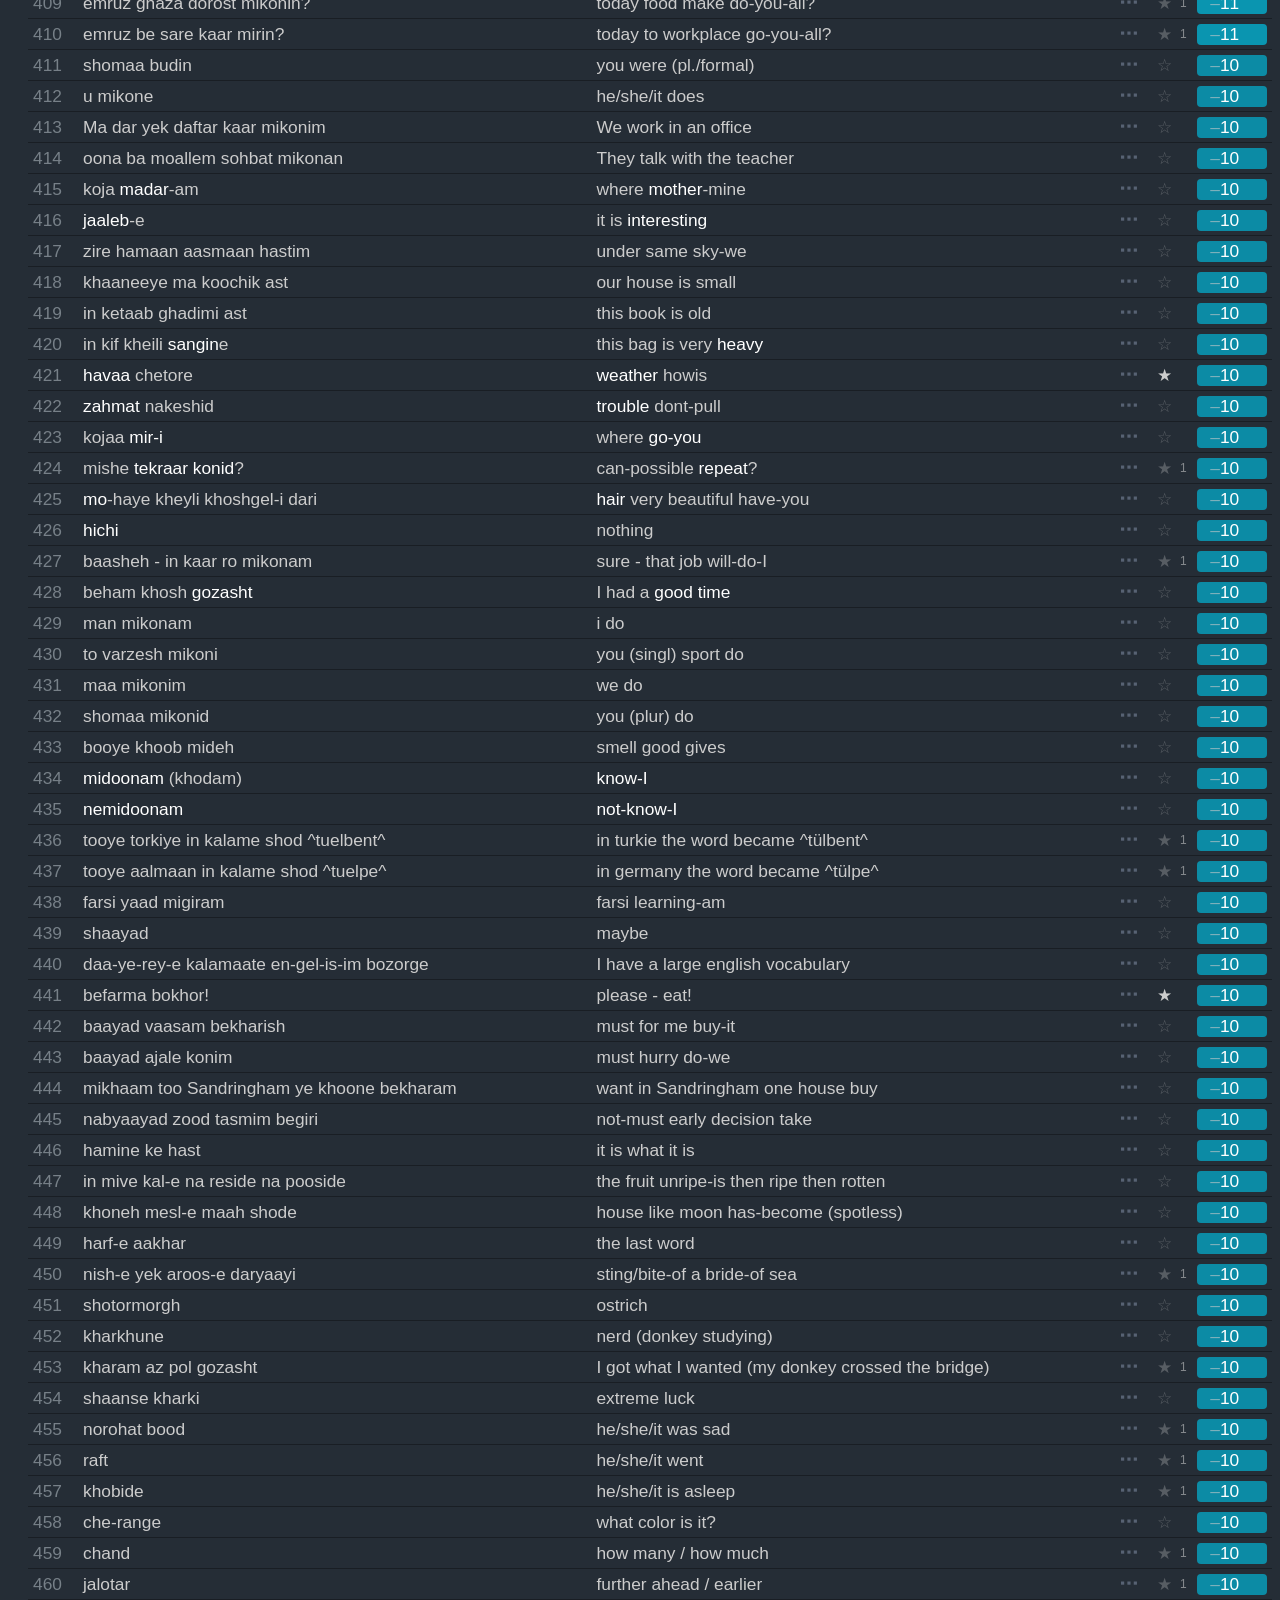
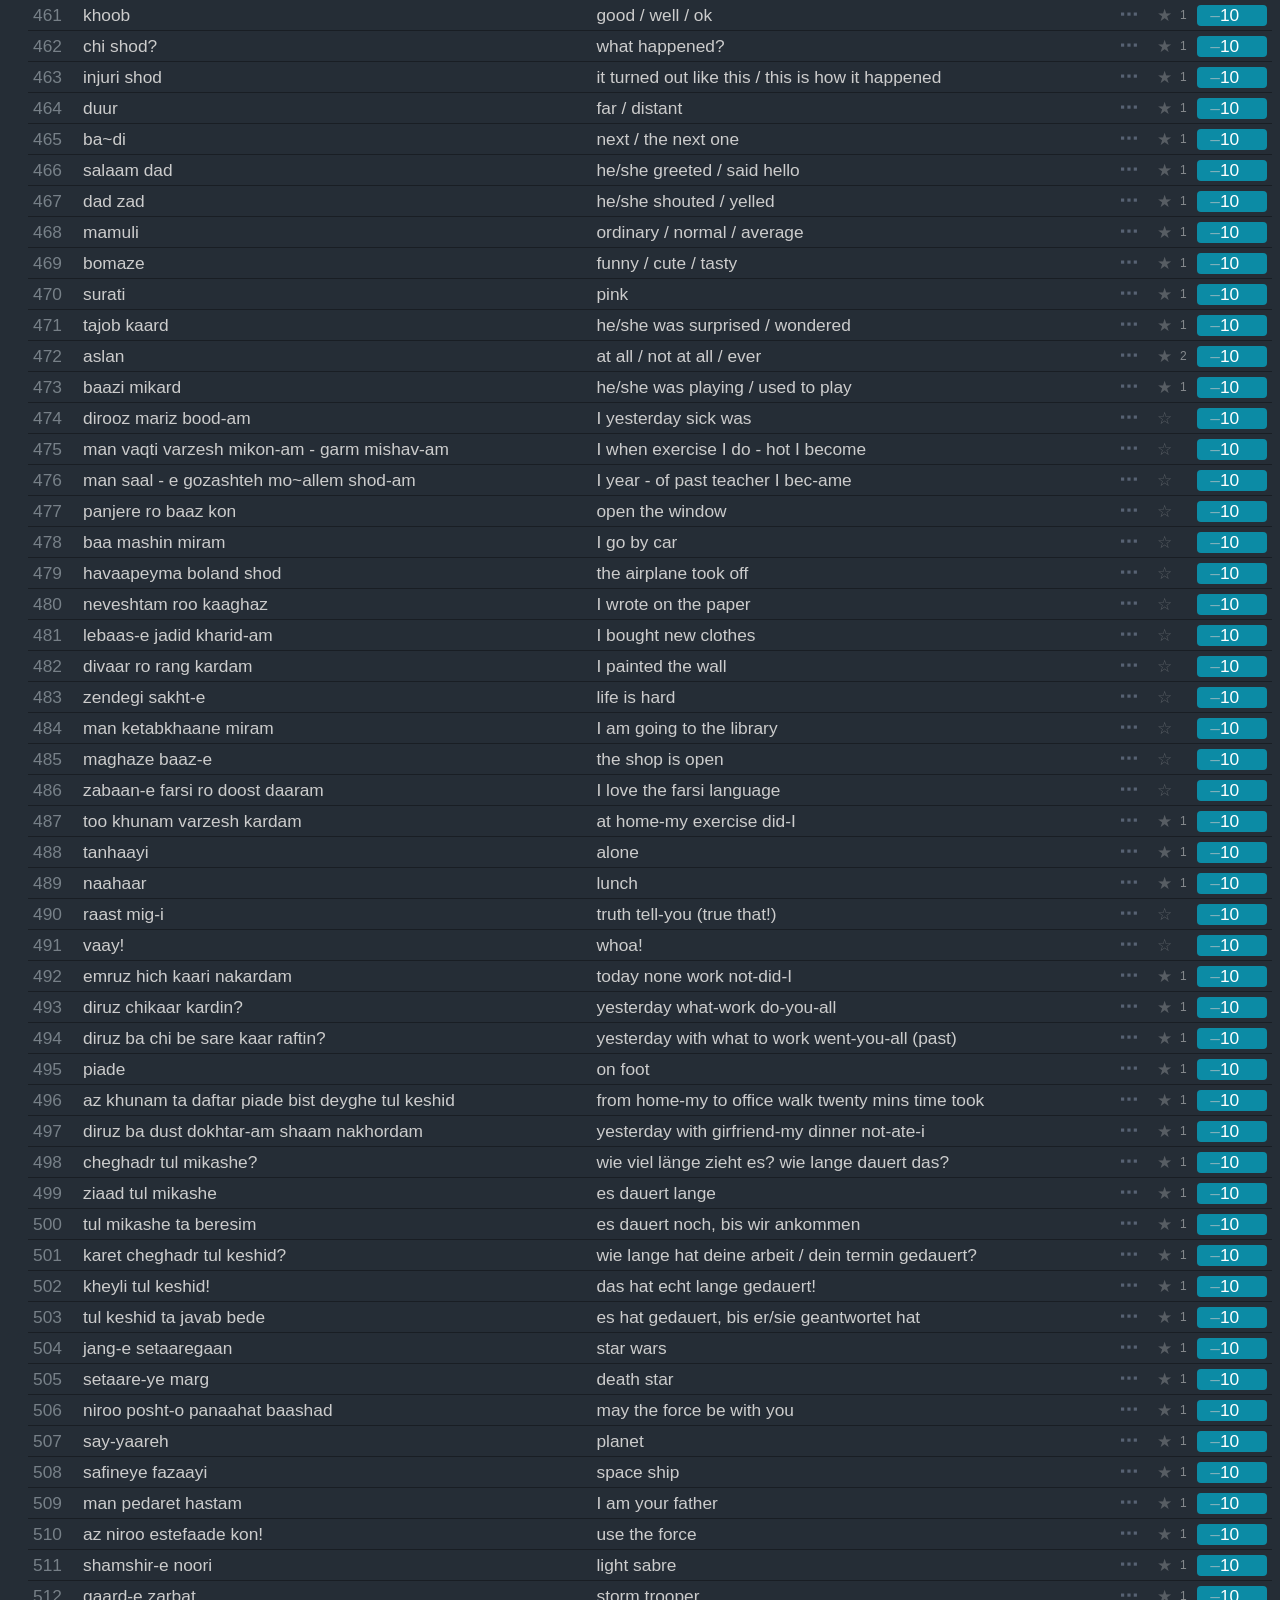
==== commit 4df9bda4: "Continual updates." ====
--- a/web/index.htm
+++ b/web/index.htm
@@ -17,7 +17,7 @@
 <script>
 let sVolatileOutNew = "";
 const urlParams = new URLSearchParams(window.location.search);
-let asPages = ["data/sakhtiData", "data/groopData", "data/vocabFarsi", "data/studyTimerData"];
+let asPages = ["data/oSakhti", "data/groopData", "data/oVocab", "data/studyTimerData", "data/oBulkImport"];
 for (let ix = 0; ix < asPages.length; ix++) {
     sVolatileOutNew += "<" + "script type=\'text/javascript\' src=\'" + asPages[ix] + ".js?refresh=";
     sVolatileOutNew += (Math.round(Math.random() * 10000)) + "\'>" + "<" + "/" + "script>\n";
@@ -83,6 +83,12 @@
     </tr>
   </tbody>
 </table>
+<br/>
+
+<!--
+Bulk Import<br/>
+<textarea id="txaBulkImport"></textarea>
+-->
 
 <aside id="prompt">
   <div>Use enter key to navigate.</div>
--- a/web/css/base.css
+++ b/web/css/base.css
@@ -341,6 +341,21 @@
     background-color: #000;
     color: #CCC;
 }
+.vocabKeyword {
+    color: white;
+    font-weight: 500;
+}
+/*
+Don't delete.
+As soon as update from file definitely
+works, make the update from UI work,
+which will need this code...
+#txaBulkImport {
+    width: 590px;
+    background-color: #222932;
+    border: 1px solid #1c2128;
+}
+*/
 
 /* Media ************************************** */
 
